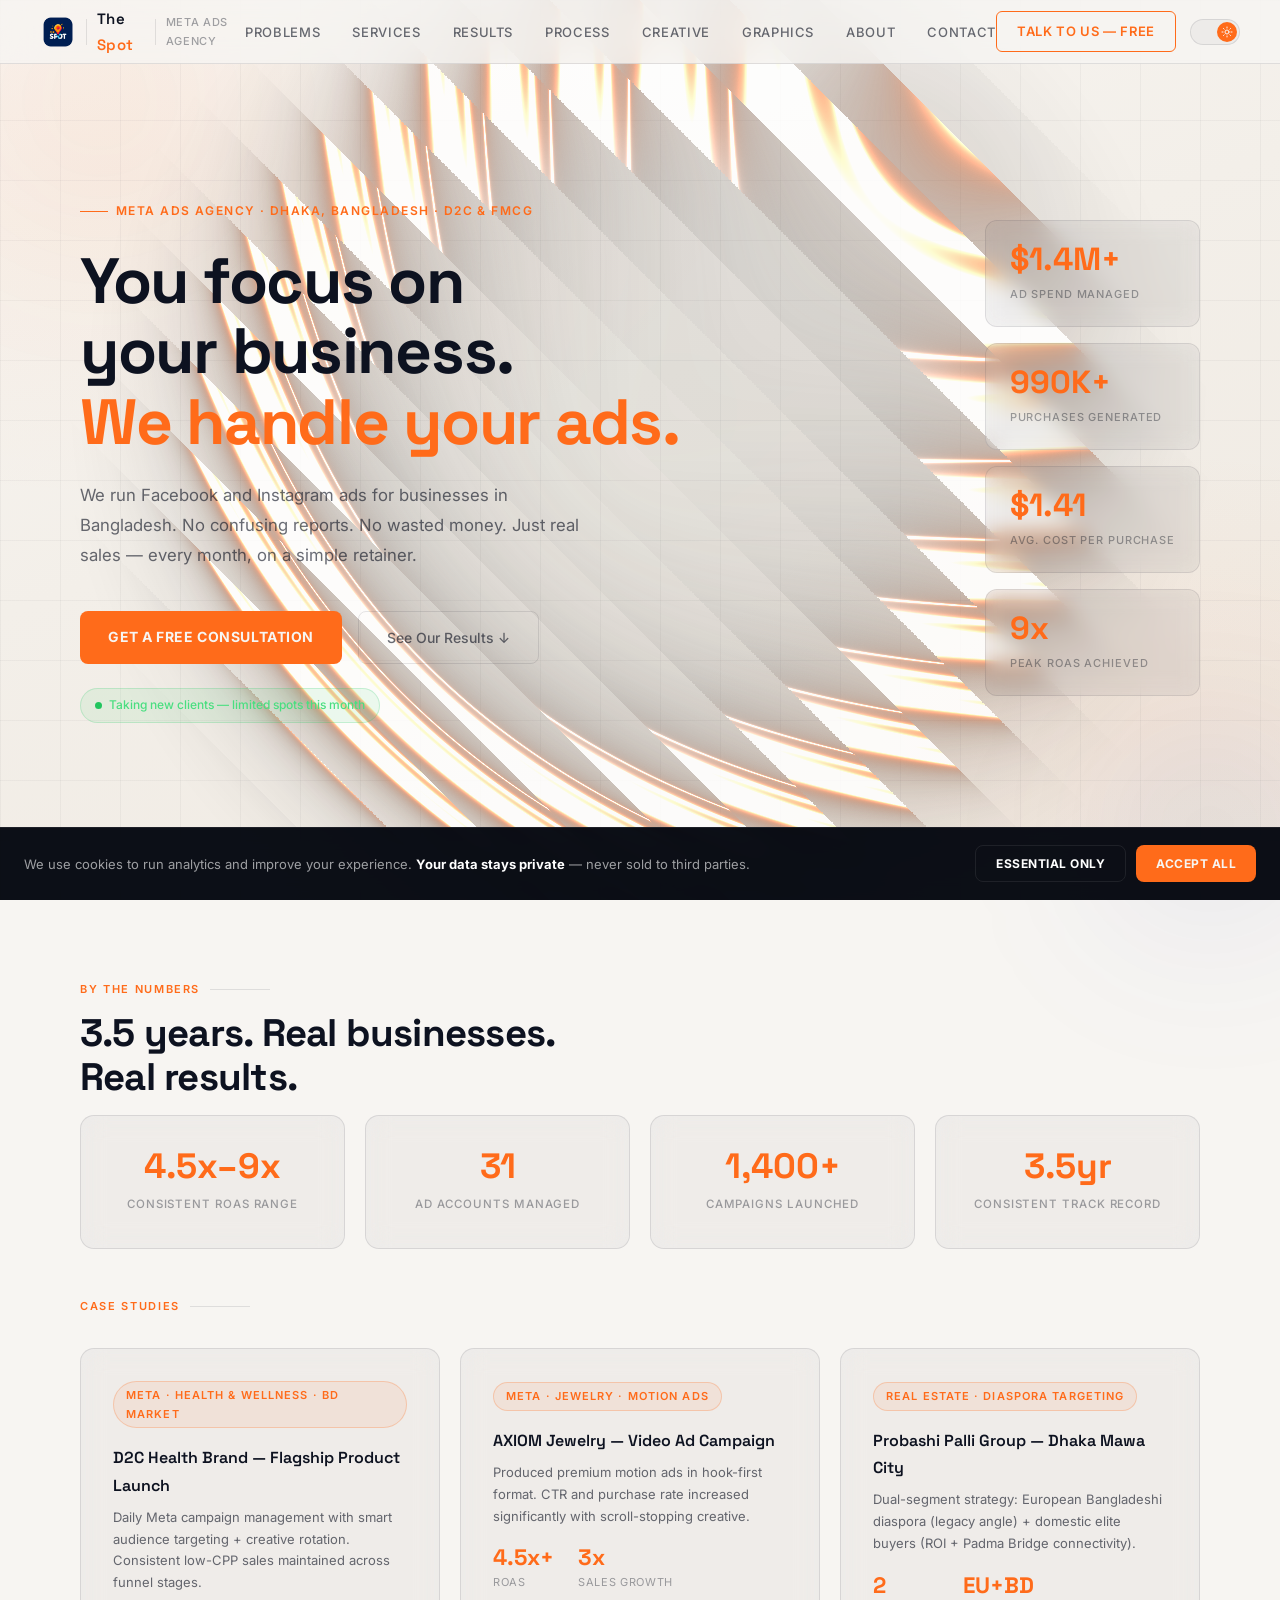
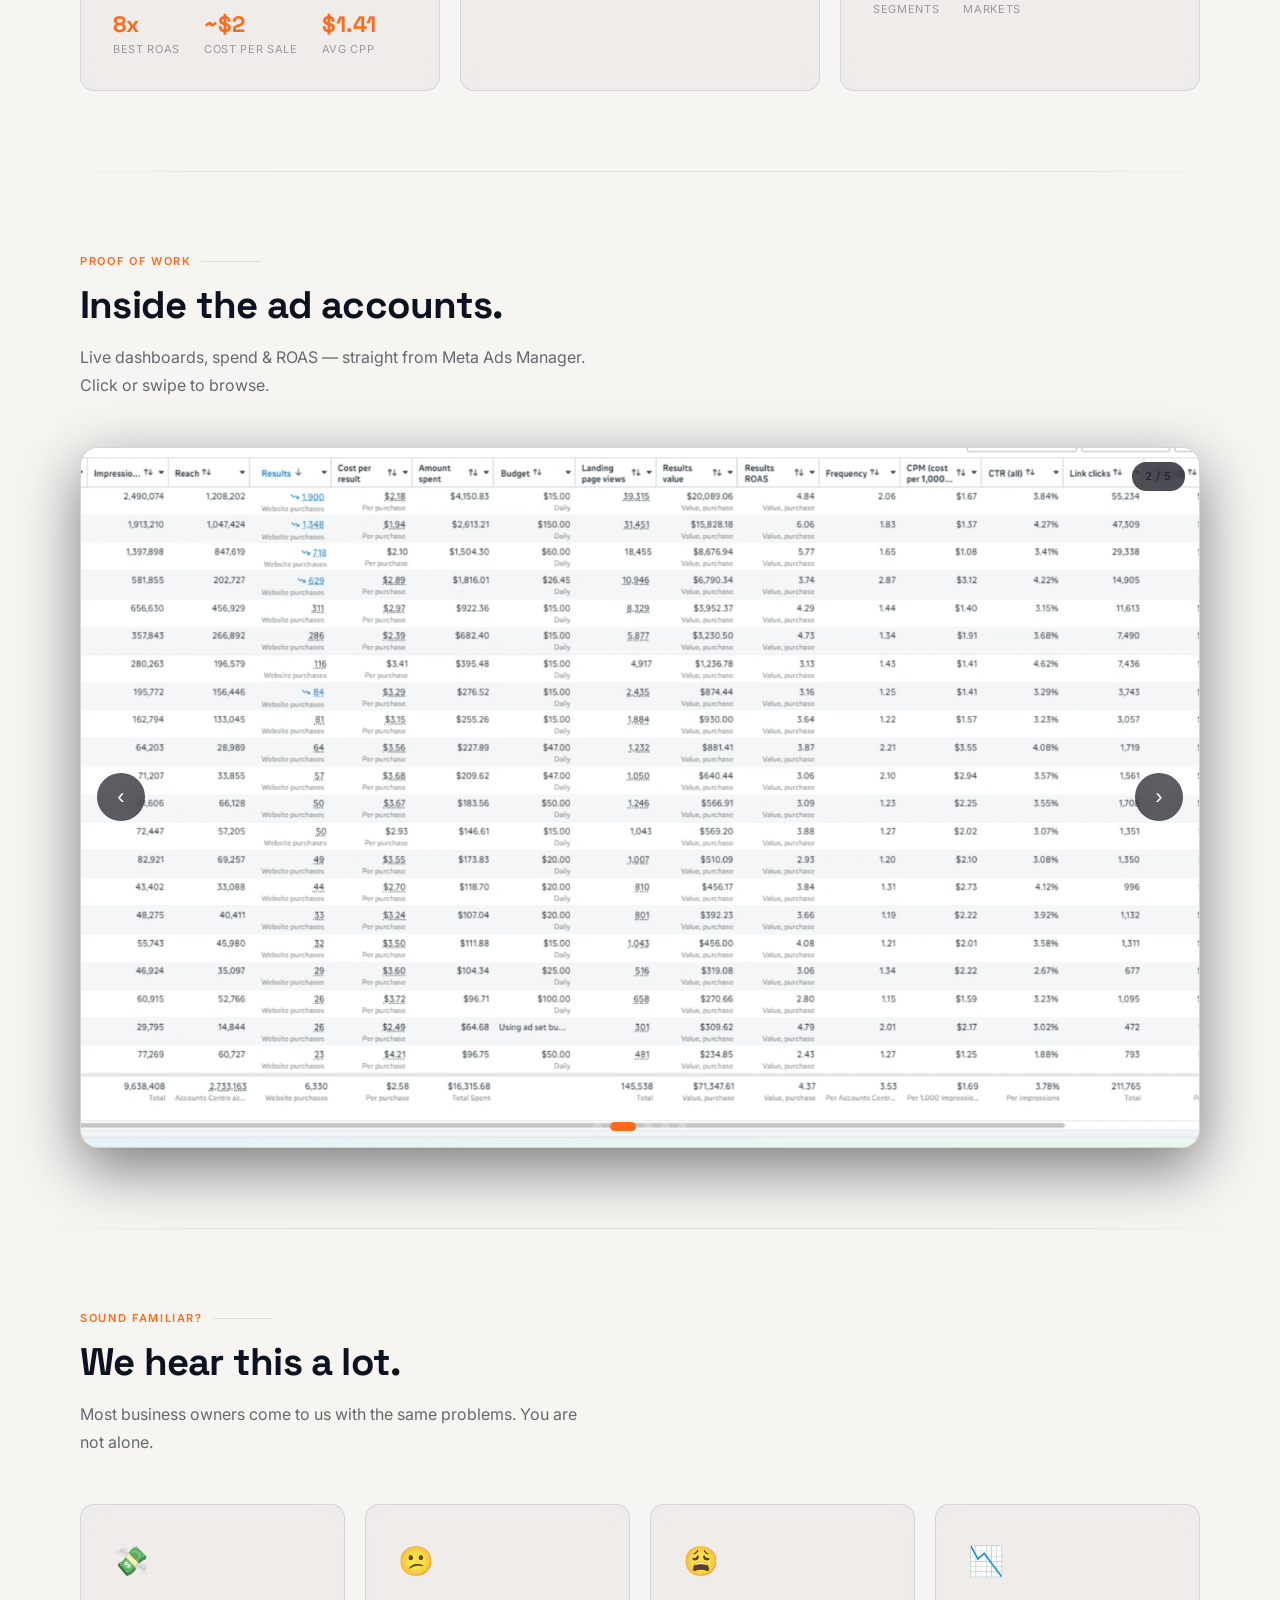
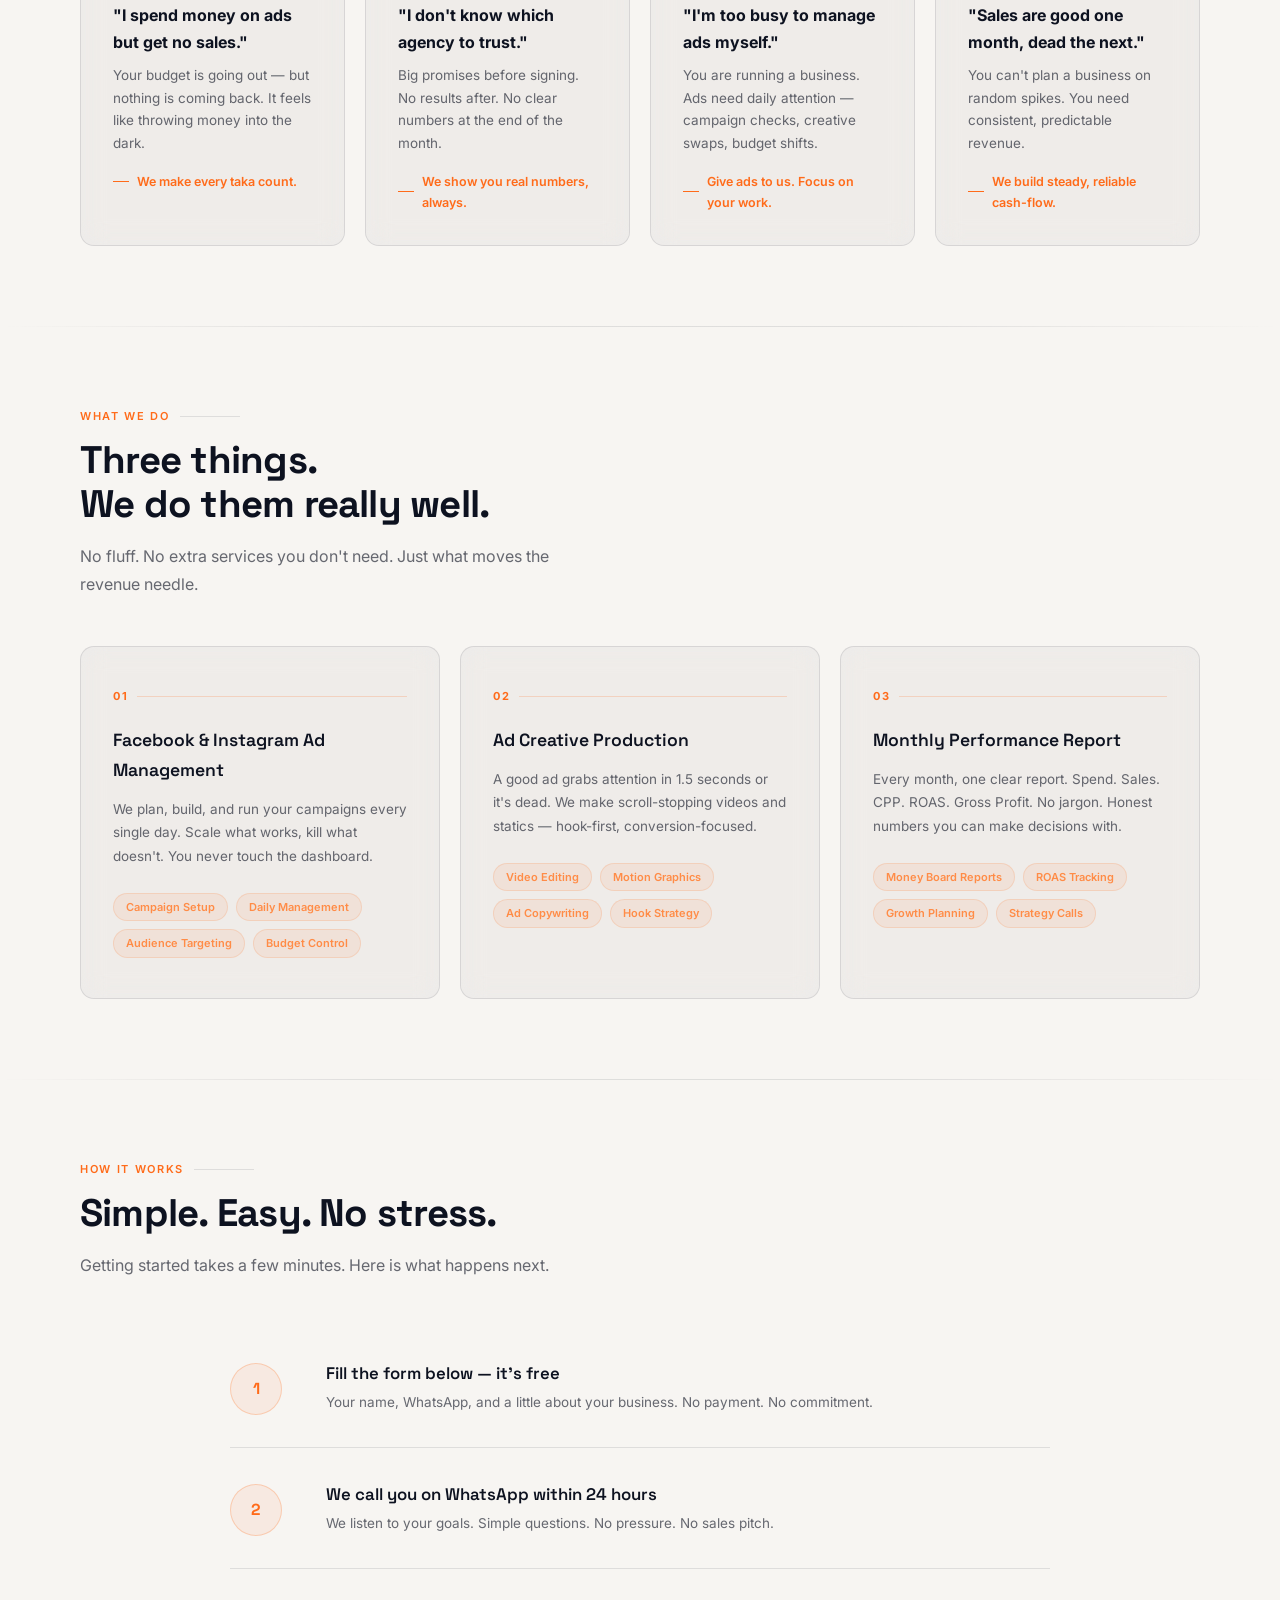
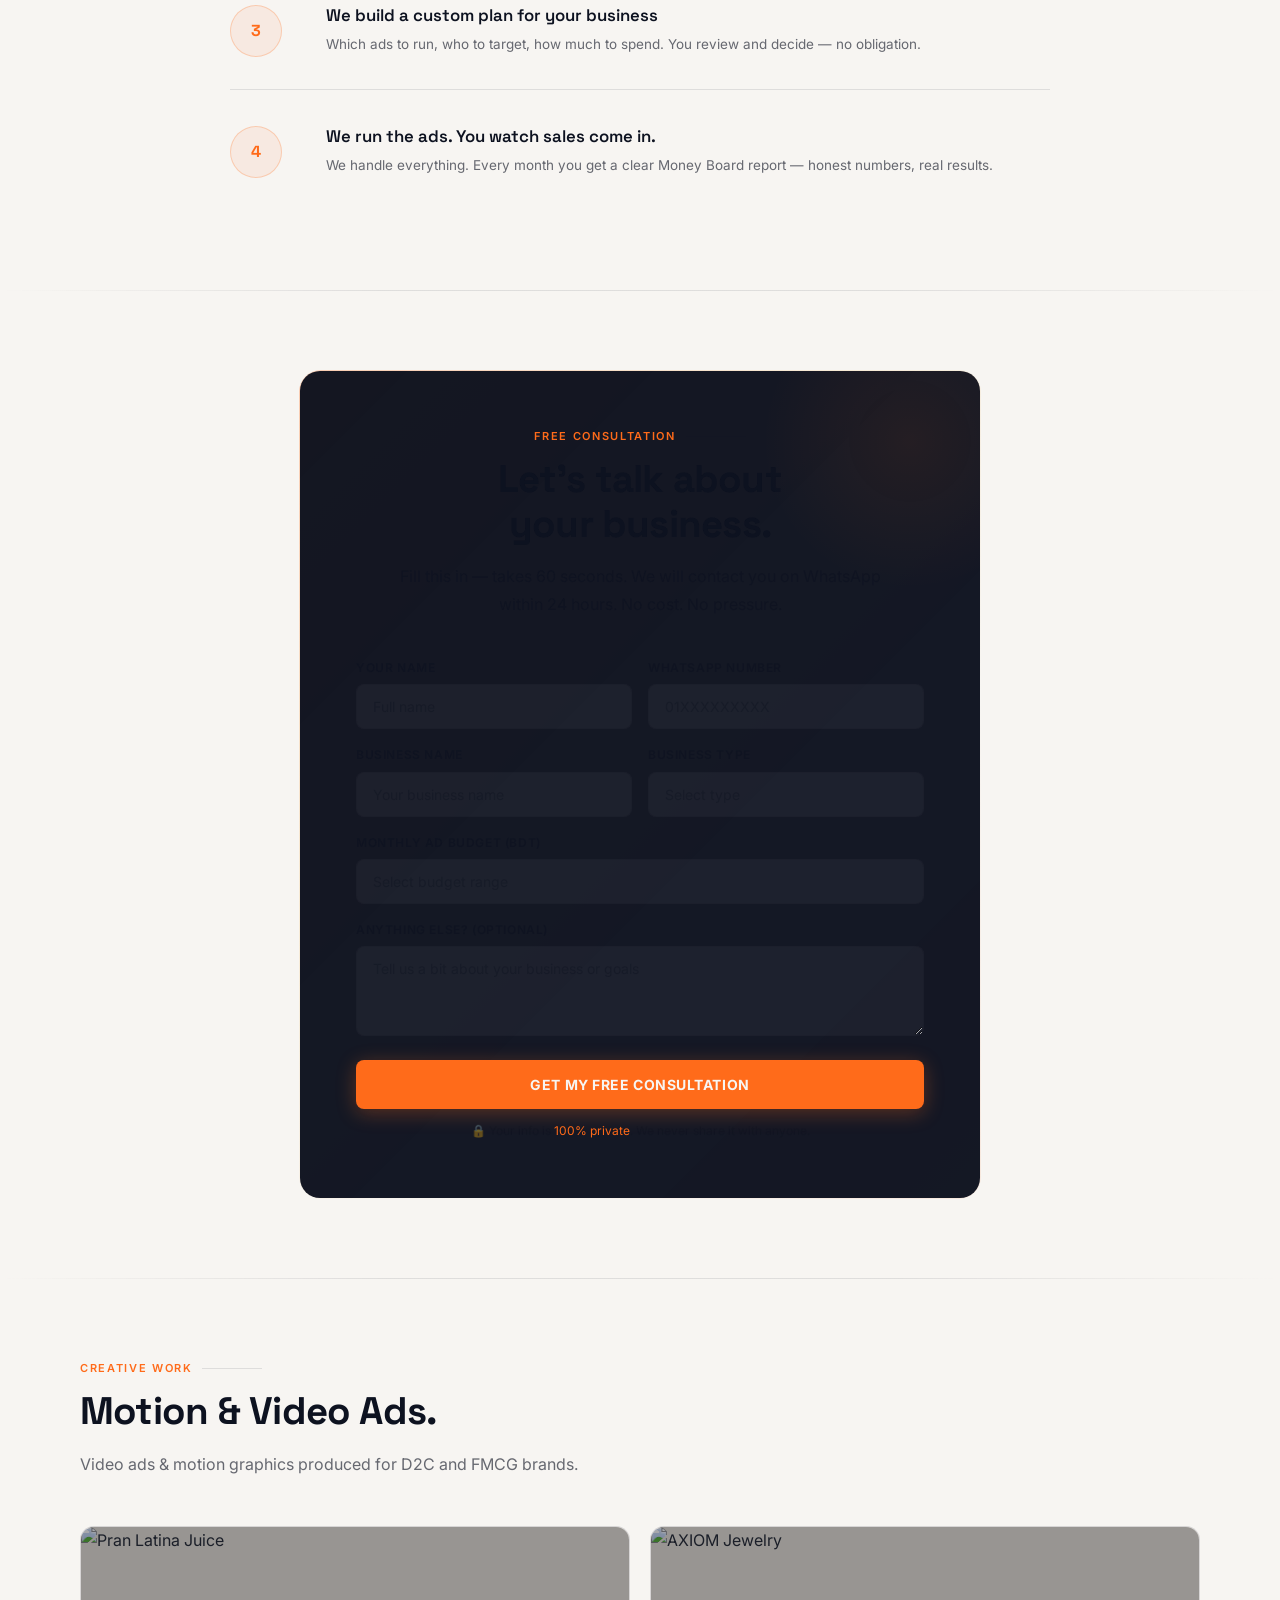
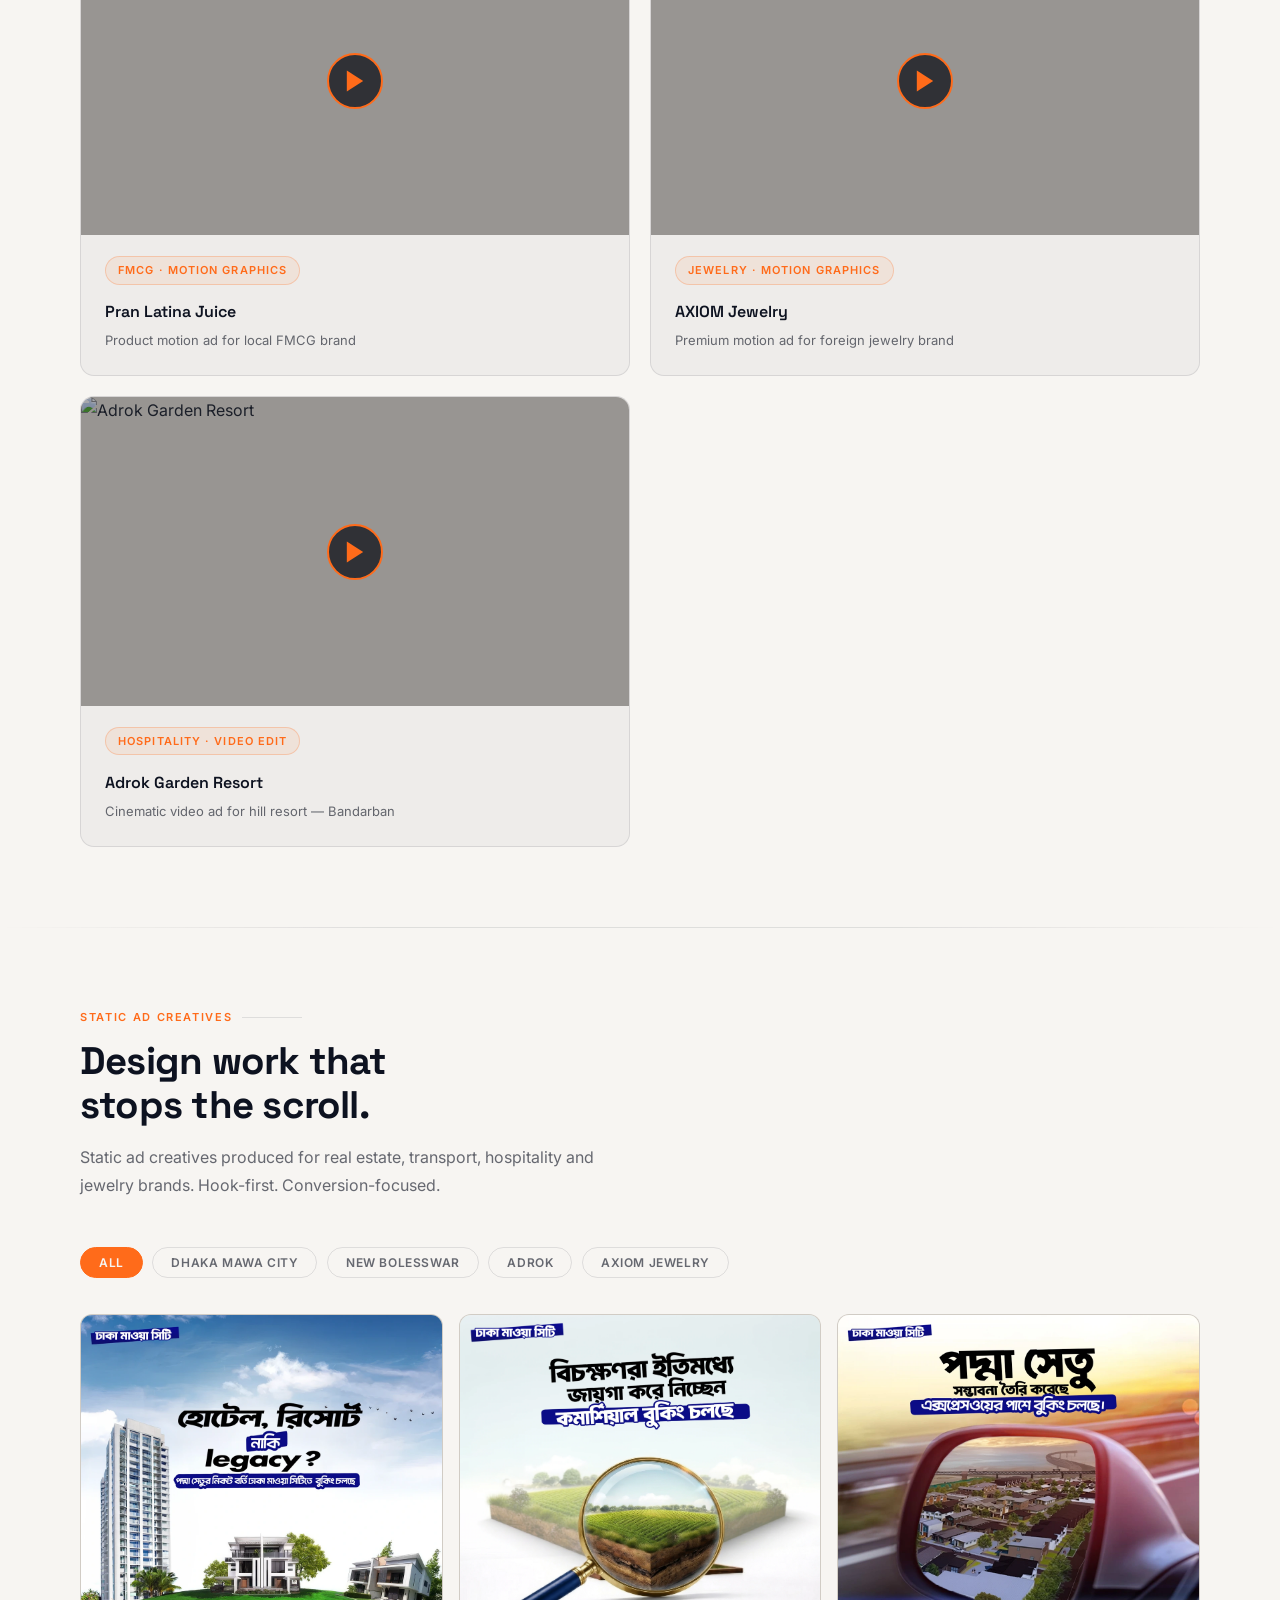
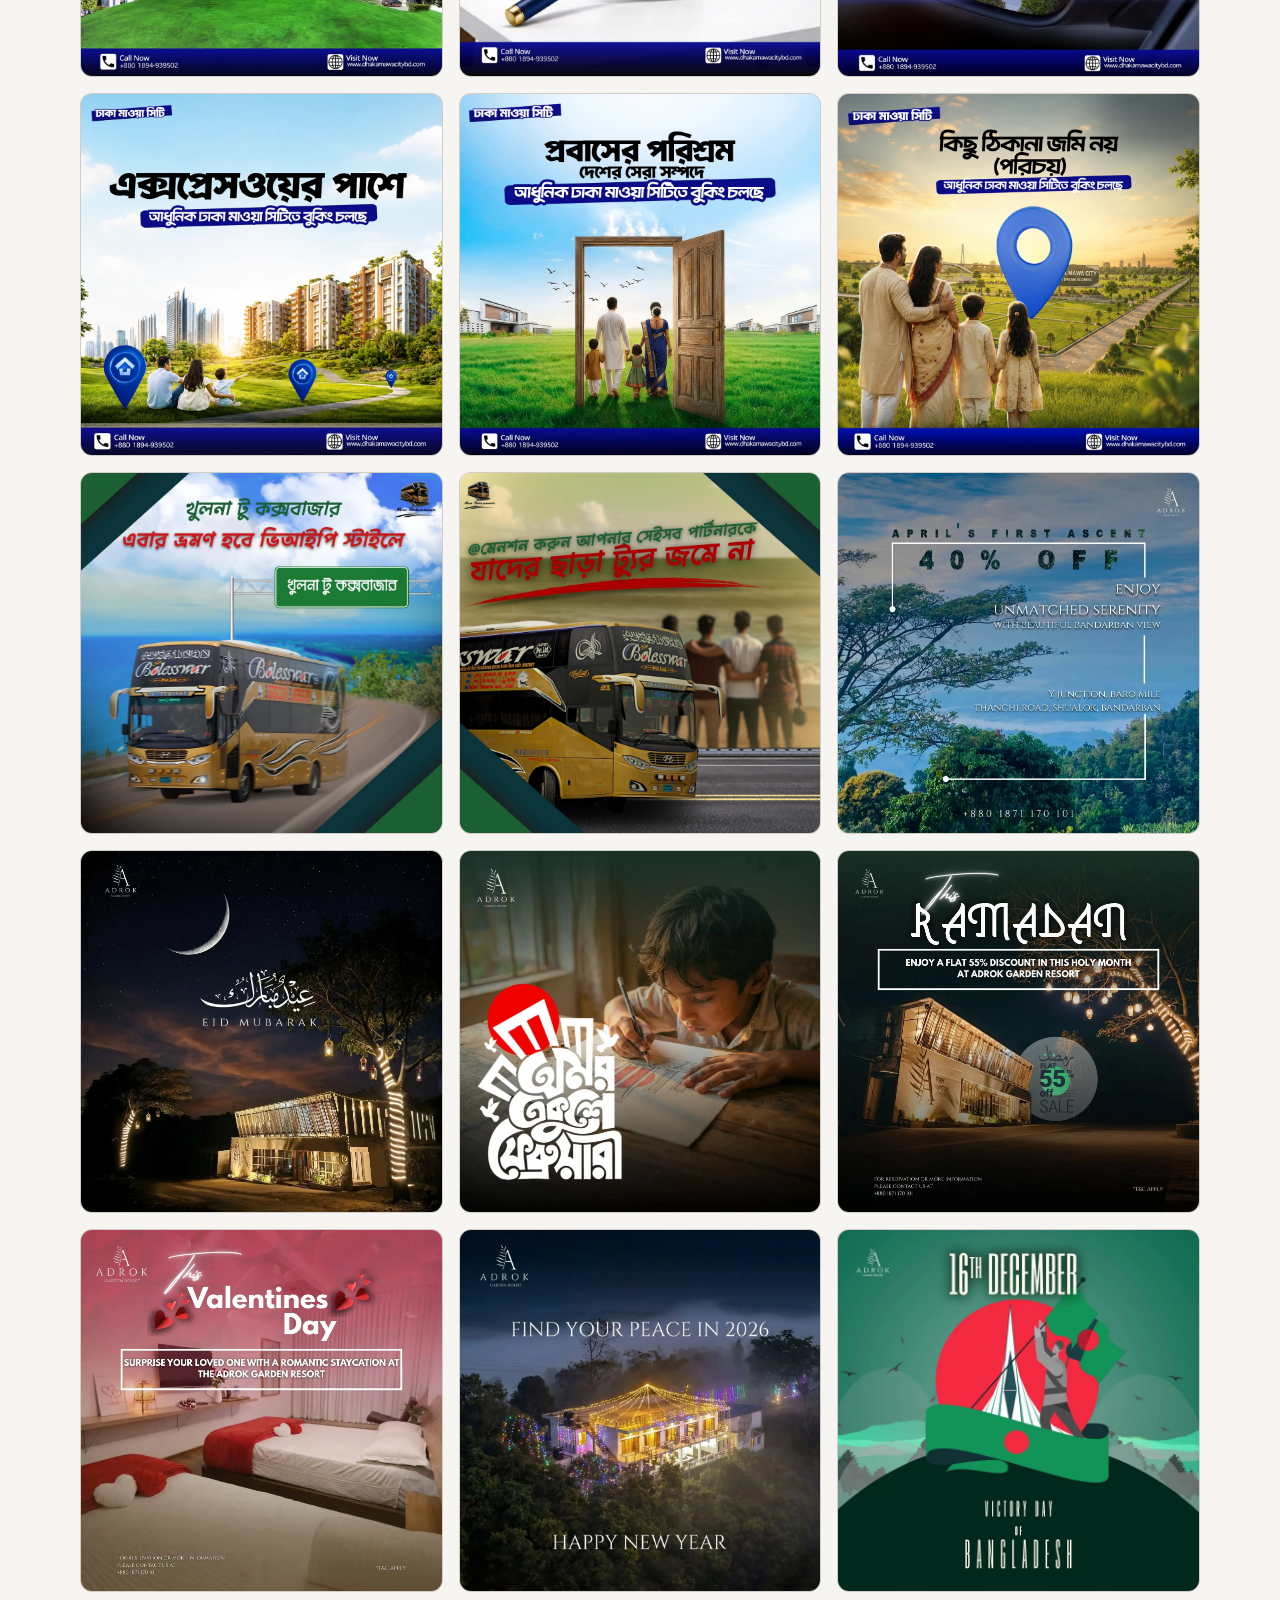
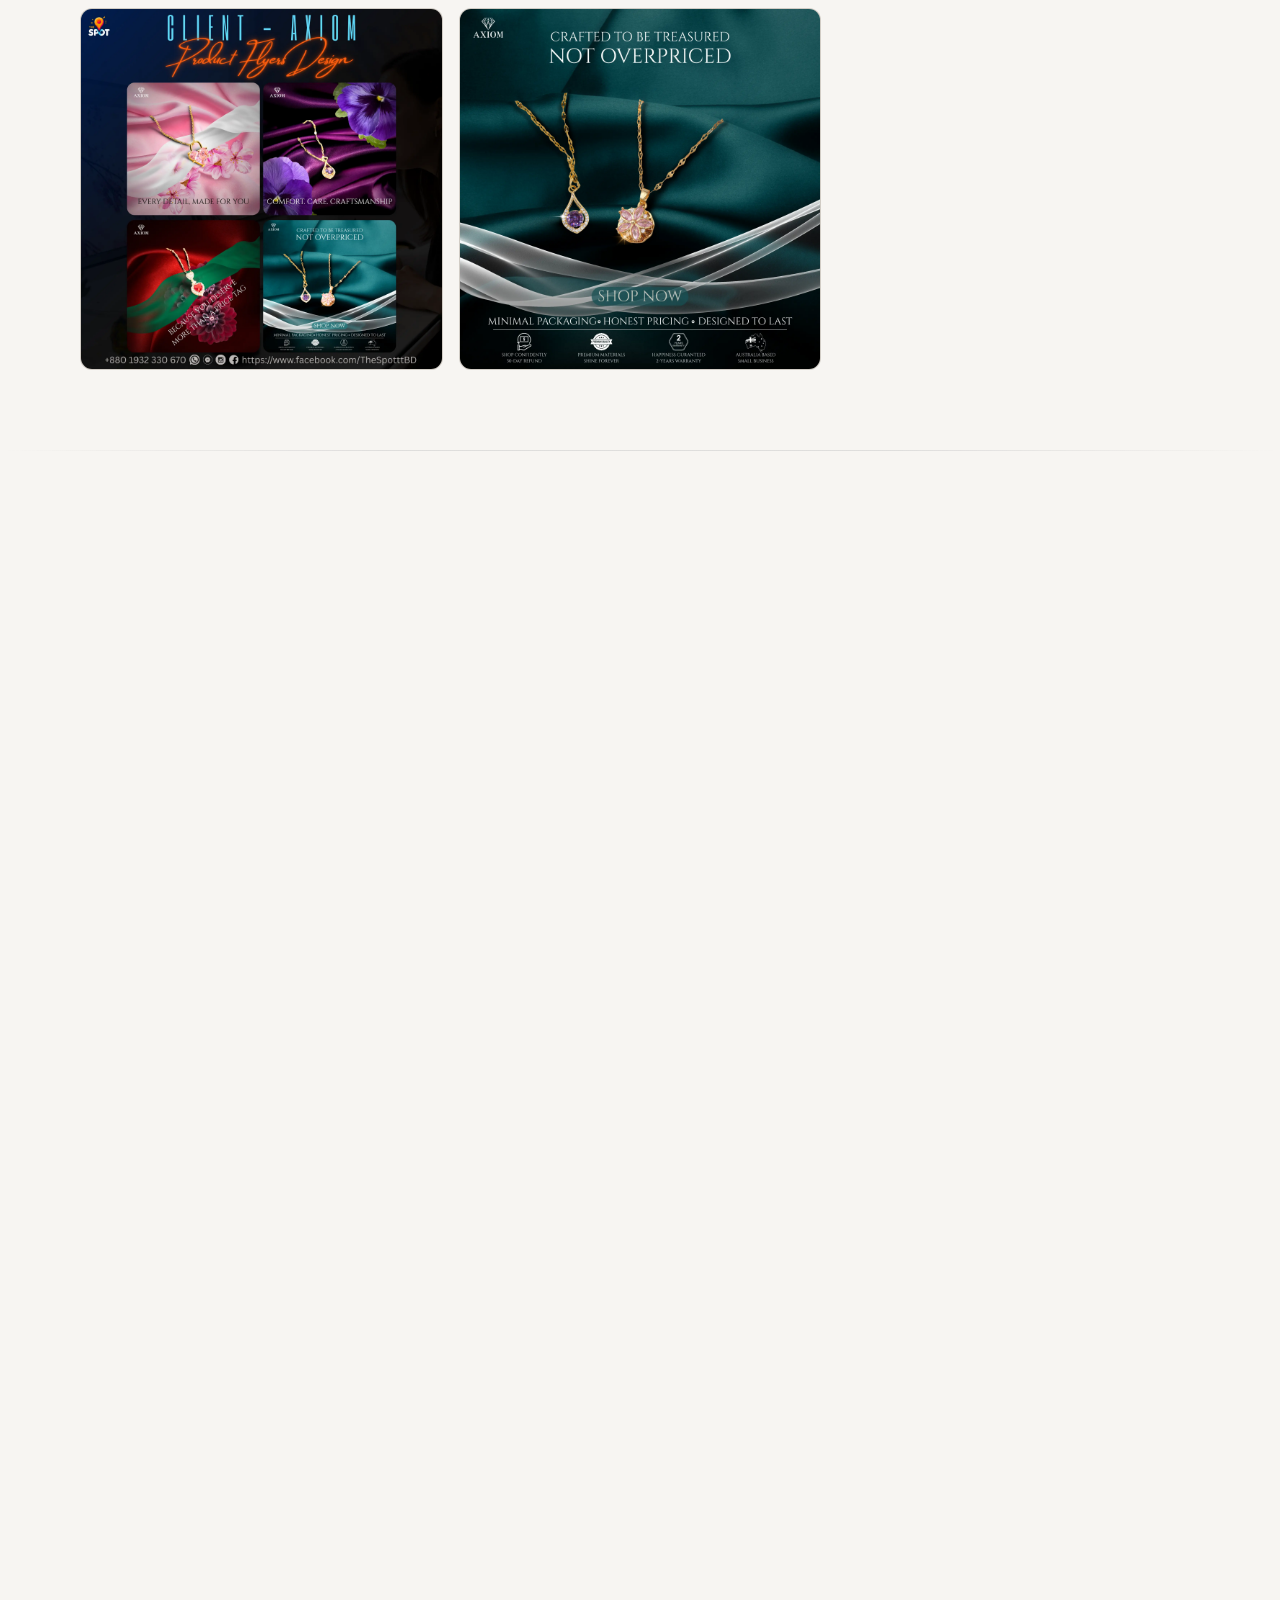
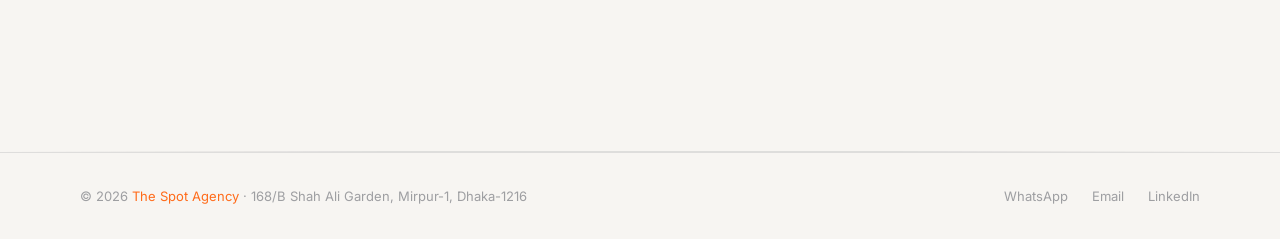
==== index.html @ 9924315f "lead form added" ====
<!DOCTYPE html>
<html lang="en">
<head>
<script>
(function(){
  try{
    if(localStorage.getItem('spot_theme')!=='dark'){
      document.documentElement.setAttribute('data-theme','light');
    }
  }catch(e){}
})();
</script>
<meta charset="UTF-8"/>
<meta name="viewport" content="width=device-width,initial-scale=1.0"/>
<title>The Spot — We Run Your Ads. You Grow Your Business.</title>
<meta name="description" content="The Spot runs daily Meta Ads management for D2C & FMCG brands in Bangladesh — $1.4M+ ad spend managed, 990K+ purchases generated, 4.5x–9x ROAS. Get a free consultation."/>
<link rel="canonical" href="https://thespotagency.github.io/"/>
<meta property="og:type" content="website"/>
<meta property="og:title" content="The Spot — We Run Your Ads. You Grow Your Business."/>
<meta property="og:description" content="Daily Meta Ads management for D2C & FMCG brands. $1.4M+ spend managed, 990K+ purchases, 4.5x–9x ROAS."/>
<meta property="og:image" content="https://thespotagency.github.io/assets/logo.png"/>
<meta property="og:url" content="https://thespotagency.github.io/"/>
<meta name="twitter:card" content="summary_large_image"/>
<meta name="twitter:title" content="The Spot — We Run Your Ads. You Grow Your Business."/>
<meta name="twitter:description" content="Daily Meta Ads management for D2C & FMCG brands. $1.4M+ spend managed, 990K+ purchases, 4.5x–9x ROAS."/>
<meta name="twitter:image" content="https://thespotagency.github.io/assets/logo.png"/>

<script>
!function(f,b,e,v,n,t,s){if(f.fbq)return;n=f.fbq=function(){n.callMethod?
n.callMethod.apply(n,arguments):n.queue.push(arguments)};if(!f._fbq)f._fbq=n;
n.push=n;n.loaded=!0;n.version='2.0';n.queue=[];t=b.createElement(e);t.async=!0;
t.src=v;s=b.getElementsByTagName(e)[0];s.parentNode.insertBefore(t,s)}(window,
document,'script','https://connect.facebook.net/en_US/fbevents.js');
fbq('init','1358792732810002');fbq('track','PageView',{},{eventID:'pv_'+Date.now()+'_'+Math.random().toString(36).substr(2,9)});
</script>

<!-- Google Analytics GA4 -->
<script async src="https://www.googletagmanager.com/gtag/js?id=G-Z777E10LVB"></script>
<script>
  window.dataLayer = window.dataLayer || [];
  function gtag(){dataLayer.push(arguments);}
  gtag('js', new Date());
  gtag('config', 'G-Z777E10LVB');
</script>

<link rel="icon" type="image/png" href="assets/logo.png"/>
<link rel="preconnect" href="https://fonts.googleapis.com"/>
<link rel="preconnect" href="https://fonts.gstatic.com" crossorigin/>
<link href="https://fonts.googleapis.com/css2?family=Inter:wght@300;400;500;600;700;800;900&family=Space+Grotesk:wght@400;500;600;700&display=swap" rel="stylesheet"/>

<link rel="stylesheet" href="css/style.css"/>
<script type="application/ld+json">
{
  "@context": "https://schema.org",
  "@type": "ProfessionalService",
  "name": "The Spot",
  "url": "https://thespotagency.github.io/",
  "logo": "https://thespotagency.github.io/assets/logo.png",
  "description": "Meta Ads performance marketing agency for D2C and FMCG brands in Bangladesh.",
  "areaServed": "BD",
  "sameAs": [
    "https://www.linkedin.com/in/mehbubsadik/",
    "https://www.facebook.com/TheSpotttBD"
  ]
}
</script>
</head>
<body>

<svg style="position:absolute;width:0;height:0" xmlns="http://www.w3.org/2000/svg">
  <defs>
    <filter id="glass-distortion" x="0%" y="0%" width="100%" height="100%" filterUnits="objectBoundingBox">
      <feTurbulence type="fractalNoise" baseFrequency="0.001 0.005" numOctaves="1" seed="17" result="turbulence"/>
      <feGaussianBlur in="turbulence" stdDeviation="3" result="softMap"/>
      <feDisplacementMap in="SourceGraphic" in2="softMap" scale="80" xChannelSelector="R" yChannelSelector="G"/>
    </filter>
  </defs>
</svg>

<div class="orb orb-1"></div>
<div class="orb orb-2"></div>

<!-- ══ NAV ══ -->
<nav id="navbar">
  <a href="#" class="nav-logo">
    <img src="assets/logo.png" alt="The Spot"/>
    <div class="nav-div"></div>
    <span class="nav-logo-text">The <span>Spot</span></span>
    <div class="nav-div"></div>
    <span class="nav-sub">Meta Ads Agency</span>
  </a>
  <ul class="nav-links">
    <li><a href="#problems">Problems</a></li>
    <li><a href="#services">Services</a></li>
    <li><a href="#results">Results</a></li>
    <li><a href="#how">Process</a></li>
    <li><a href="#creative">Creative</a></li>
    <li><a href="#graphics">Graphics</a></li>
    <li><a href="#about">About</a></li>
    <li><a href="#form">Contact</a></li>
  </ul>
  <a href="#form" class="nav-cta">Talk to Us — Free</a>
  <button class="theme-toggle" id="themeToggle" aria-label="Toggle light/dark mode">
    <span class="theme-toggle-thumb">
      <svg class="icon-moon" viewBox="0 0 24 24" fill="currentColor"><path d="M21 12.79A9 9 0 1111.21 3 7 7 0 0021 12.79z"/></svg>
      <svg class="icon-sun" viewBox="0 0 24 24" fill="none" stroke="currentColor" stroke-width="2" stroke-linecap="round" stroke-linejoin="round"><circle cx="12" cy="12" r="4"/><path d="M12 2v2M12 20v2M4.93 4.93l1.41 1.41M17.66 17.66l1.41 1.41M2 12h2M20 12h2M6.34 17.66l-1.41 1.41M19.07 4.93l-1.41 1.41"/></svg>
    </span>
  </button>
  <button class="nav-hamburger" id="hamburger" aria-label="Menu">
    <span></span><span></span><span></span>
  </button>
</nav>

<!-- Mobile drawer -->
<div class="mobile-menu" id="mobileMenu">
  <a href="#problems" onclick="closeMobileMenu()">Problems</a>
  <a href="#services" onclick="closeMobileMenu()">Services</a>
  <a href="#results" onclick="closeMobileMenu()">Results</a>
  <a href="#how" onclick="closeMobileMenu()">Process</a>
  <a href="#creative" onclick="closeMobileMenu()">Creative</a>
  <a href="#graphics" onclick="closeMobileMenu()">Graphics</a>
  <a href="#about" onclick="closeMobileMenu()">About</a>
  <a href="#form" class="mob-cta" onclick="closeMobileMenu()">Talk to Us — Free</a>
</div>


<!-- ══ HERO ══ -->
<section class="hero">
  <canvas id="shader-canvas"></canvas>
  <div class="wrapper" style="position:relative;z-index:1;width:100%">
    <div class="hero-inner">
      <div>
        <div class="hero-eyebrow">Meta Ads Agency · Dhaka, Bangladesh · D2C &amp; FMCG</div>
        <h1>
          You focus on<br/>
          your business.<br/>
          <span class="accent">We handle your ads.</span>
        </h1>
        <p class="hero-sub">
          We run Facebook and Instagram ads for businesses in Bangladesh.
          No confusing reports. No wasted money. Just real sales — every month,
          on a simple retainer.
        </p>
        <div class="hero-actions">
          <a href="#form" class="btn-primary">Get a Free Consultation</a>
          <a href="#results" class="btn-ghost">See Our Results ↓</a>
        </div>
        <div class="avail-badge">
          <span class="avail-dot"></span>
          Taking new clients — limited spots this month
        </div>
      </div>
      <div class="hero-stats">
        <div class="stat-card lg-card reveal reveal-delay-1">
          <div class="lg-shimmer"></div><div class="lg-sweep"></div>
          <span class="stat-val">$1.4M+</span>
          <span class="stat-label">Ad Spend Managed</span>
        </div>
        <div class="stat-card lg-card reveal reveal-delay-2">
          <div class="lg-shimmer"></div><div class="lg-sweep"></div>
          <span class="stat-val">990K+</span>
          <span class="stat-label">Purchases Generated</span>
        </div>
        <div class="stat-card lg-card reveal reveal-delay-3">
          <div class="lg-shimmer"></div><div class="lg-sweep"></div>
          <span class="stat-val">$1.41</span>
          <span class="stat-label">Avg. Cost Per Purchase</span>
        </div>
        <div class="stat-card lg-card reveal reveal-delay-4">
          <div class="lg-shimmer"></div><div class="lg-sweep"></div>
          <span class="stat-val">9x</span>
          <span class="stat-label">Peak ROAS Achieved</span>
        </div>
      </div>
    </div>
  </div>
</section>


<!-- ══ RESULTS ══ -->
<section id="results">
  <div class="wrapper">
    <div class="section-label reveal">By The Numbers</div>
    <h2 class="section-title reveal reveal-delay-1">3.5 years. Real businesses.<br>Real results.</h2>
    <div class="metrics-grid">
      <div class="metric-item lg-card reveal reveal-delay-1">
        <div class="lg-shimmer"></div><div class="lg-sweep"></div>
        <span class="metric-num">4.5x–9x</span>
        <span class="metric-desc">Consistent ROAS Range</span>
      </div>
      <div class="metric-item lg-card reveal reveal-delay-2">
        <div class="lg-shimmer"></div><div class="lg-sweep"></div>
        <span class="metric-num">31</span>
        <span class="metric-desc">Ad Accounts Managed</span>
      </div>
      <div class="metric-item lg-card reveal reveal-delay-3">
        <div class="lg-shimmer"></div><div class="lg-sweep"></div>
        <span class="metric-num">1,400+</span>
        <span class="metric-desc">Campaigns Launched</span>
      </div>
      <div class="metric-item lg-card reveal reveal-delay-4">
        <div class="lg-shimmer"></div><div class="lg-sweep"></div>
        <span class="metric-num">3.5yr</span>
        <span class="metric-desc">Consistent Track Record</span>
      </div>
    </div>

    <div class="section-label reveal">Case Studies</div>
    <div class="cases">
      <div class="case lg-card reveal reveal-delay-1">
        <div class="lg-shimmer"></div><div class="lg-sweep"></div>
        <div class="case-badge">Meta · Health & Wellness · BD Market</div>
        <h3>D2C Health Brand — Flagship Product Launch</h3>
        <p>Daily Meta campaign management with smart audience targeting + creative rotation. Consistent low-CPP sales maintained across funnel stages.</p>
        <div class="case-nums">
          <div class="cn"><div class="v">8x</div><div class="k">Best ROAS</div></div>
          <div class="cn"><div class="v">~$2</div><div class="k">Cost Per Sale</div></div>
          <div class="cn"><div class="v">$1.41</div><div class="k">Avg CPP</div></div>
        </div>
      </div>
      <div class="case lg-card reveal reveal-delay-2">
        <div class="lg-shimmer"></div><div class="lg-sweep"></div>
        <div class="case-badge">Meta · Jewelry · Motion Ads</div>
        <h3>AXIOM Jewelry — Video Ad Campaign</h3>
        <p>Produced premium motion ads in hook-first format. CTR and purchase rate increased significantly with scroll-stopping creative.</p>
        <div class="case-nums">
          <div class="cn"><div class="v">4.5x+</div><div class="k">ROAS</div></div>
          <div class="cn"><div class="v">3x</div><div class="k">Sales Growth</div></div>
        </div>
      </div>
      <div class="case lg-card reveal reveal-delay-3">
        <div class="lg-shimmer"></div><div class="lg-sweep"></div>
        <div class="case-badge">Real Estate · Diaspora Targeting</div>
        <h3>Probashi Palli Group — Dhaka Mawa City</h3>
        <p>Dual-segment strategy: European Bangladeshi diaspora (legacy angle) + domestic elite buyers (ROI + Padma Bridge connectivity).</p>
        <div class="case-nums">
          <div class="cn"><div class="v">2</div><div class="k">Segments</div></div>
          <div class="cn"><div class="v">EU+BD</div><div class="k">Markets</div></div>
        </div>
      </div>
    </div>
  </div>
</section>

<div class="divider"></div>

<!-- ══ PROOF OF WORK SLIDESHOW ══ -->
<section class="slideshow-section" id="proof">
  <div class="wrapper">
    <div class="section-label reveal">Proof of Work</div>
    <h2 class="section-title reveal reveal-delay-1">Inside the ad accounts.</h2>
    <p class="section-desc reveal reveal-delay-2">Live dashboards, spend &amp; ROAS — straight from Meta Ads Manager. Click or swipe to browse.</p>

    <div class="ss-frame reveal reveal-delay-2" id="ssFrame">
      <div class="ss-track" id="ssTrack">
        <div class="ss-slide"><img src="assets/images/slide1.webp" alt="Meta Ads dashboard — ROAS overview" loading="lazy"/></div>
        <div class="ss-slide"><img src="assets/images/slide2.webp" alt="Campaign performance breakdown" loading="lazy"/></div>
        <div class="ss-slide"><img src="assets/images/slide3.webp" alt="TikTok Ads results" loading="lazy"/></div>
        <div class="ss-slide"><img src="assets/images/slide4.webp" alt="Retargeting funnel ROAS" loading="lazy"/></div>
        <div class="ss-slide"><img src="assets/images/slide5.webp" alt="Monthly spend summary" loading="lazy"/></div>
      </div>

      <button class="ss-arrow ss-prev" id="ssPrev" aria-label="Previous slide">&#8249;</button>
      <button class="ss-arrow ss-next" id="ssNext" aria-label="Next slide">&#8250;</button>
      <div class="ss-dots" id="ssDots"></div>
      <div class="ss-counter" id="ssCounter">1 / 5</div>
    </div>
  </div>
</section>

<div class="divider"></div>

<!-- ══ PROBLEMS ══ -->
<section id="problems">
  <div class="wrapper">
    <div class="section-label reveal">Sound Familiar?</div>
    <h2 class="section-title reveal reveal-delay-1">We hear this a lot.</h2>
    <p class="section-desc reveal reveal-delay-2">Most business owners come to us with the same problems. You are not alone.</p>
    <div class="prob-grid">
      <div class="prob-card lg-card reveal reveal-delay-1">
        <div class="lg-shimmer"></div><div class="lg-sweep"></div>
        <span class="prob-icon">💸</span>
        <h3>"I spend money on ads but get no sales."</h3>
        <p>Your budget is going out — but nothing is coming back. It feels like throwing money into the dark.</p>
        <div class="prob-fix">We make every taka count.</div>
      </div>
      <div class="prob-card lg-card reveal reveal-delay-2">
        <div class="lg-shimmer"></div><div class="lg-sweep"></div>
        <span class="prob-icon">😕</span>
        <h3>"I don't know which agency to trust."</h3>
        <p>Big promises before signing. No results after. No clear numbers at the end of the month.</p>
        <div class="prob-fix">We show you real numbers, always.</div>
      </div>
      <div class="prob-card lg-card reveal reveal-delay-3">
        <div class="lg-shimmer"></div><div class="lg-sweep"></div>
        <span class="prob-icon">😩</span>
        <h3>"I'm too busy to manage ads myself."</h3>
        <p>You are running a business. Ads need daily attention — campaign checks, creative swaps, budget shifts.</p>
        <div class="prob-fix">Give ads to us. Focus on your work.</div>
      </div>
      <div class="prob-card lg-card reveal reveal-delay-4">
        <div class="lg-shimmer"></div><div class="lg-sweep"></div>
        <span class="prob-icon">📉</span>
        <h3>"Sales are good one month, dead the next."</h3>
        <p>You can't plan a business on random spikes. You need consistent, predictable revenue.</p>
        <div class="prob-fix">We build steady, reliable cash-flow.</div>
      </div>
    </div>
  </div>
</section>

<div class="divider"></div>

<!-- ══ SERVICES ══ -->
<section id="services">
  <div class="wrapper">
    <div class="section-label reveal">What We Do</div>
    <h2 class="section-title reveal reveal-delay-1">Three things.<br/>We do them really well.</h2>
    <p class="section-desc reveal reveal-delay-2">No fluff. No extra services you don't need. Just what moves the revenue needle.</p>
    <div class="svc-grid">
      <div class="svc-card lg-card reveal reveal-delay-1">
        <div class="lg-shimmer"></div><div class="lg-sweep"></div>
        <div class="svc-n">01</div>
        <h3>Facebook &amp; Instagram Ad Management</h3>
        <p>We plan, build, and run your campaigns every single day. Scale what works, kill what doesn't. You never touch the dashboard.</p>
        <div class="svc-tags"><span>Campaign Setup</span><span>Daily Management</span><span>Audience Targeting</span><span>Budget Control</span></div>
      </div>
      <div class="svc-card lg-card reveal reveal-delay-2">
        <div class="lg-shimmer"></div><div class="lg-sweep"></div>
        <div class="svc-n">02</div>
        <h3>Ad Creative Production</h3>
        <p>A good ad grabs attention in 1.5 seconds or it's dead. We make scroll-stopping videos and statics — hook-first, conversion-focused.</p>
        <div class="svc-tags"><span>Video Editing</span><span>Motion Graphics</span><span>Ad Copywriting</span><span>Hook Strategy</span></div>
      </div>
      <div class="svc-card lg-card reveal reveal-delay-3">
        <div class="lg-shimmer"></div><div class="lg-sweep"></div>
        <div class="svc-n">03</div>
        <h3>Monthly Performance Report</h3>
        <p>Every month, one clear report. Spend. Sales. CPP. ROAS. Gross Profit. No jargon. Honest numbers you can make decisions with.</p>
        <div class="svc-tags"><span>Money Board Reports</span><span>ROAS Tracking</span><span>Growth Planning</span><span>Strategy Calls</span></div>
      </div>
    </div>
  </div>
</section>

<div class="divider"></div>

<!-- ══ HOW IT WORKS ══ -->
<section id="how">
  <div class="wrapper">
    <div class="section-label reveal">How It Works</div>
    <h2 class="section-title reveal reveal-delay-1">Simple. Easy. No stress.</h2>
    <p class="section-desc reveal reveal-delay-2">Getting started takes a few minutes. Here is what happens next.</p>
    <div class="timeline">
      <div class="timeline-item reveal reveal-delay-1">
        <div style="display:flex;align-items:flex-start;padding-top:4px"><div class="tl-num">1</div></div>
        <div><div class="tl-role">Fill the form below — it's free</div><div class="tl-sub">Your name, WhatsApp, and a little about your business. No payment. No commitment.</div></div>
      </div>
      <div class="timeline-item reveal reveal-delay-2">
        <div style="display:flex;align-items:flex-start;padding-top:4px"><div class="tl-num">2</div></div>
        <div><div class="tl-role">We call you on WhatsApp within 24 hours</div><div class="tl-sub">We listen to your goals. Simple questions. No pressure. No sales pitch.</div></div>
      </div>
      <div class="timeline-item reveal reveal-delay-3">
        <div style="display:flex;align-items:flex-start;padding-top:4px"><div class="tl-num">3</div></div>
        <div><div class="tl-role">We build a custom plan for your business</div><div class="tl-sub">Which ads to run, who to target, how much to spend. You review and decide — no obligation.</div></div>
      </div>
      <div class="timeline-item reveal reveal-delay-4">
        <div style="display:flex;align-items:flex-start;padding-top:4px"><div class="tl-num">4</div></div>
        <div><div class="tl-role">We run the ads. You watch sales come in.</div><div class="tl-sub">We handle everything. Every month you get a clear Money Board report — honest numbers, real results.</div></div>
      </div>
    </div>
  </div>
</section>

<div class="divider"></div>

<!-- ══ FORM ══ -->
<section id="form" style="padding:5rem 0">
  <div class="wrapper">
    <div class="form-outer reveal">
      <div class="form-wrap">
        <div class="section-label" style="justify-content:center">Free Consultation</div>
        <h2 class="section-title">Let's talk about<br/>your business.</h2>
        <p class="section-desc">Fill this in — takes 60 seconds. We will contact you on WhatsApp within 24 hours. No cost. No pressure.</p>
        <form id="leadForm">
          <div class="form-row">
            <div class="form-group">
              <label>Your Name</label>
              <input type="text" name="name" placeholder="Full name" required/>
            </div>
            <div class="form-group">
              <label>WhatsApp Number</label>
              <input type="tel" name="phone" placeholder="01XXXXXXXXX" required/>
            </div>
          </div>
          <div class="form-row">
            <div class="form-group">
              <label>Business Name</label>
              <input type="text" name="business_name" placeholder="Your business name" required/>
            </div>
            <div class="form-group">
              <label>Business Type</label>
              <select name="business_type" required>
                <option value="" disabled selected>Select type</option>
                <option value="D2C">D2C</option>
                <option value="FMCG">FMCG</option>
                <option value="Real Estate">Real Estate</option>
                <option value="Hospitality/Travel">Hospitality/Travel</option>
                <option value="Jewelry">Jewelry</option>
                <option value="Fashion">Fashion</option>
                <option value="Other">Other</option>
              </select>
            </div>
          </div>
          <div class="form-group">
            <label>Monthly Ad Budget (BDT)</label>
            <select name="monthly_budget" required>
              <option value="" disabled selected>Select budget range</option>
              <option value="Under 20,000">Under ৳20,000</option>
              <option value="20,000–50,000">৳20,000 – ৳50,000</option>
              <option value="50,000–1,00,000">৳50,000 – ৳1,00,000</option>
              <option value="1,00,000+">৳1,00,000+</option>
            </select>
          </div>
          <div class="form-group">
            <label>Anything Else? (Optional)</label>
            <textarea name="message" placeholder="Tell us a bit about your business or goals"></textarea>
          </div>
          <button type="submit" class="sub-btn" id="lf-submit">Get My Free Consultation</button>
          <p id="lf-error" style="display:none;color:#ff6b6b;font-size:13px;text-align:center;margin-top:10px"></p>
        </form>
        <p class="form-note">🔒 Your info is <span>100% private</span>. We never share it with anyone.</p>
      </div>
    </div>
  </div>
</section>

<div class="divider"></div>

<!-- ══ CREATIVE WORK ══ -->
<section id="creative" style="padding:5rem 0">
  <div class="wrapper">
    <div class="section-label reveal">Creative Work</div>
    <h2 class="section-title reveal reveal-delay-1">Motion &amp; Video Ads.</h2>
    <p class="section-desc reveal reveal-delay-2">Video ads &amp; motion graphics produced for D2C and FMCG brands.</p>
    <div class="creative-grid">

      <div class="creative-card reveal reveal-delay-1" onclick="openVideo('aF8rmsDPwIU','regular')">
        <div class="lg-shimmer"></div><div class="lg-sweep"></div>
        <div class="creative-thumb">
          <div class="creative-play"><svg width="28" height="28" viewBox="0 0 24 24" fill="var(--orange)" stroke="none"><polygon points="5,3 19,12 5,21"/></svg></div>
          <div class="creative-overlay"></div>
          <img src="https://img.youtube.com/vi/aF8rmsDPwIU/maxresdefault.jpg" alt="Pran Latina Juice" loading="lazy"/>
        </div>
        <div class="creative-info">
          <div class="creative-badge">FMCG · Motion Graphics</div>
          <div class="creative-title">Pran Latina Juice</div>
          <div class="creative-sub">Product motion ad for local FMCG brand</div>
        </div>
      </div>

      <div class="creative-card reveal reveal-delay-2" onclick="openVideo('Y-NPFEq5pIU','shorts')">
        <div class="lg-shimmer"></div><div class="lg-sweep"></div>
        <div class="creative-thumb">
          <div class="creative-play"><svg width="28" height="28" viewBox="0 0 24 24" fill="var(--orange)" stroke="none"><polygon points="5,3 19,12 5,21"/></svg></div>
          <div class="creative-overlay"></div>
          <img src="https://img.youtube.com/vi/Y-NPFEq5pIU/maxresdefault.jpg" alt="AXIOM Jewelry" loading="lazy"/>
        </div>
        <div class="creative-info">
          <div class="creative-badge">Jewelry · Motion Graphics</div>
          <div class="creative-title">AXIOM Jewelry</div>
          <div class="creative-sub">Premium motion ad for foreign jewelry brand</div>
        </div>
      </div>

      <div class="creative-card reveal reveal-delay-3" onclick="openVideo('vwHHjswOx1s','regular')">
        <div class="lg-shimmer"></div><div class="lg-sweep"></div>
        <div class="creative-thumb">
          <div class="creative-play"><svg width="28" height="28" viewBox="0 0 24 24" fill="var(--orange)" stroke="none"><polygon points="5,3 19,12 5,21"/></svg></div>
          <div class="creative-overlay"></div>
          <img src="https://img.youtube.com/vi/vwHHjswOx1s/maxresdefault.jpg" alt="Adrok Garden Resort" loading="lazy"/>
        </div>
        <div class="creative-info">
          <div class="creative-badge">Hospitality · Video Edit</div>
          <div class="creative-title">Adrok Garden Resort</div>
          <div class="creative-sub">Cinematic video ad for hill resort — Bandarban</div>
        </div>
      </div>

    </div>
  </div>
</section>

<div class="divider"></div>

<!-- ══ STATIC AD CREATIVES ══ -->
<section id="graphics" style="padding:5rem 0">
  <div class="wrapper">
    <div class="section-label reveal">Static Ad Creatives</div>
    <h2 class="section-title reveal reveal-delay-1">Design work that<br/>stops the scroll.</h2>
    <p class="section-desc reveal reveal-delay-2">Static ad creatives produced for real estate, transport, hospitality and jewelry brands. Hook-first. Conversion-focused.</p>

    <div class="filter-tabs" id="filterTabs">
      <button class="filter-tab active" data-filter="all">All</button>
      <button class="filter-tab" data-filter="dmc">Dhaka Mawa City</button>
      <button class="filter-tab" data-filter="bolesswar">New Bolesswar</button>
      <button class="filter-tab" data-filter="adrok">Adrok</button>
      <button class="filter-tab" data-filter="axiom">AXIOM Jewelry</button>
    </div>

    <div class="static-grid" id="staticGrid">
      <div class="static-card" data-client="dmc"><img src="assets/images/dmc1.webp" alt="DMC Legacy" loading="lazy"/><div class="static-card-overlay"><div class="static-card-badge">Real Estate · Static</div><div class="static-card-title">Dhaka Mawa City — Legacy Hook</div></div></div>
      <div class="static-card" data-client="dmc"><img src="assets/images/dmc2.webp" alt="DMC Expressway" loading="lazy"/><div class="static-card-overlay"><div class="static-card-badge">Real Estate · Static</div><div class="static-card-title">Dhaka Mawa City — Expressway</div></div></div>
      <div class="static-card" data-client="dmc"><img src="assets/images/dmc3.webp" alt="DMC Padma" loading="lazy"/><div class="static-card-overlay"><div class="static-card-badge">Real Estate · Static</div><div class="static-card-title">Dhaka Mawa City — Padma Setu</div></div></div>
      <div class="static-card" data-client="dmc"><img src="assets/images/dmc4.webp" alt="DMC Commercial" loading="lazy"/><div class="static-card-overlay"><div class="static-card-badge">Real Estate · Static</div><div class="static-card-title">Dhaka Mawa City — Commercial</div></div></div>
      <div class="static-card" data-client="dmc"><img src="assets/images/dmc5.webp" alt="DMC Probashi" loading="lazy"/><div class="static-card-overlay"><div class="static-card-badge">Real Estate · Static</div><div class="static-card-title">Dhaka Mawa City — Probashi</div></div></div>
      <div class="static-card" data-client="dmc"><img src="assets/images/dmc6.webp" alt="DMC Thikana" loading="lazy"/><div class="static-card-overlay"><div class="static-card-badge">Real Estate · Static</div><div class="static-card-title">Dhaka Mawa City — Thikana</div></div></div>
      <div class="static-card" data-client="bolesswar"><img src="assets/images/bolesswar1.webp" alt="Bolesswar VIP" loading="lazy"/><div class="static-card-overlay"><div class="static-card-badge">Transport · Static</div><div class="static-card-title">New Bolesswar — VIP Travel</div></div></div>
      <div class="static-card" data-client="bolesswar"><img src="assets/images/bolesswar2.webp" alt="Bolesswar Mention" loading="lazy"/><div class="static-card-overlay"><div class="static-card-badge">Transport · Static</div><div class="static-card-title">New Bolesswar — Mention Hook</div></div></div>
      <div class="static-card" data-client="adrok"><img src="assets/images/adrok1.webp" alt="Adrok 1" loading="lazy"/><div class="static-card-overlay"><div class="static-card-badge">Hospitality · Static</div><div class="static-card-title">Adrok Garden Resort — Ad 1</div></div></div>
      <div class="static-card" data-client="adrok"><img src="assets/images/adrok2.webp" alt="Adrok 2" loading="lazy"/><div class="static-card-overlay"><div class="static-card-badge">Hospitality · Static</div><div class="static-card-title">Adrok Garden Resort — Ad 2</div></div></div>
      <div class="static-card" data-client="adrok"><img src="assets/images/adrok3.webp" alt="Adrok 3" loading="lazy"/><div class="static-card-overlay"><div class="static-card-badge">Hospitality · Static</div><div class="static-card-title">Adrok Garden Resort — Ad 3</div></div></div>
      <div class="static-card" data-client="adrok"><img src="assets/images/adrok4.webp" alt="Adrok 4" loading="lazy"/><div class="static-card-overlay"><div class="static-card-badge">Hospitality · Static</div><div class="static-card-title">Adrok Garden Resort — Ad 4</div></div></div>
      <div class="static-card" data-client="adrok"><img src="assets/images/adrok5.webp" alt="Adrok 5" loading="lazy"/><div class="static-card-overlay"><div class="static-card-badge">Hospitality · Static</div><div class="static-card-title">Adrok Garden Resort — Ad 5</div></div></div>
      <div class="static-card" data-client="adrok"><img src="assets/images/adrok6.webp" alt="Adrok 6" loading="lazy"/><div class="static-card-overlay"><div class="static-card-badge">Hospitality · Static</div><div class="static-card-title">Adrok Garden Resort — Ad 6</div></div></div>
      <div class="static-card" data-client="adrok"><img src="assets/images/adrok7.webp" alt="Adrok 7" loading="lazy"/><div class="static-card-overlay"><div class="static-card-badge">Hospitality · Static</div><div class="static-card-title">Adrok Garden Resort — Ad 7</div></div></div>
      <div class="static-card" data-client="axiom"><img src="assets/images/axiom1.webp" alt="AXIOM 1" loading="lazy"/><div class="static-card-overlay"><div class="static-card-badge">Jewelry · Static</div><div class="static-card-title">AXIOM Jewelry — Ad 1</div></div></div>
      <div class="static-card" data-client="axiom"><img src="assets/images/axiom2.webp" alt="AXIOM 2" loading="lazy"/><div class="static-card-overlay"><div class="static-card-badge">Jewelry · Static</div><div class="static-card-title">AXIOM Jewelry — Ad 2</div></div></div>
    </div>
  </div>
</section>

<div class="divider"></div>

<!-- ══ ABOUT US ══ -->
<section id="about" style="padding:5rem 0">
  <div class="wrapper">
    <div class="section-label reveal">The Team</div>
    <h2 class="section-title reveal reveal-delay-1">The people behind<br/>your results.</h2>
    <p class="section-desc reveal reveal-delay-2">A small, focused team — not a bloated agency. Every campaign is handled directly by us. No juniors. No handoffs. No excuses.</p>

    <div class="team-grid">

      <!-- Sadik -->
      <div class="team-card lg-card reveal reveal-delay-1">
        <div class="lg-shimmer"></div><div class="lg-sweep"></div>
        <div class="team-photo">
          <div class="team-photo-overlay"></div>
          <img src="assets/images/team-sadik.webp" alt="S M Abdullah Mehbub Sadik — Founder & CEO, The Spot"/>
        </div>
        <div class="team-body">
          <div class="team-role">Founder &amp; CEO</div>
          <div class="team-name">S M Abdullah<br/>Mehbub Sadik</div>
          <p class="team-bio">3.5 years managing Meta campaigns for D2C and FMCG brands across Bangladesh. Handles every ad account personally — from strategy and audience targeting to daily budget decisions and creative direction. No black boxes, no middlemen.</p>
          <div class="team-divider"></div>
          <div class="team-stats">
            <div>
              <span class="team-stat-val">$1.4M+</span>
              <div class="team-stat-key">Ad Spend</div>
            </div>
            <div>
              <span class="team-stat-val">990K+</span>
              <div class="team-stat-key">Purchases</div>
            </div>
            <div>
              <span class="team-stat-val">9x</span>
              <div class="team-stat-key">Peak ROAS</div>
            </div>
            <div>
              <span class="team-stat-val">31</span>
              <div class="team-stat-key">Ad Accounts</div>
            </div>
          </div>
          <a href="https://www.linkedin.com/in/mehbubsadik/" target="_blank" class="team-link">LinkedIn ↗</a>
        </div>
      </div>

      <!-- Shakib -->
      <div class="team-card lg-card reveal reveal-delay-2">
        <div class="lg-shimmer"></div><div class="lg-sweep"></div>
        <div class="team-photo">
          <div class="team-photo-overlay"></div>
          <img src="assets/images/team-shakib.webp" alt="Nazmus Shakib — Head of Business Development, The Spot"/>
        </div>
        <div class="team-body">
          <div class="team-role">Head of Business Development</div>
          <div class="team-name">Nazmus<br/>Shakib</div>
          <p class="team-bio">Leads client acquisition, onboarding, and long-term relationship management. Ensures every brand that works with The Spot is the right fit — aligned on goals, budget, and growth expectations — before a single ad goes live.</p>
          <div class="team-divider"></div>
          <div class="team-stats">
            <div>
              <span class="team-stat-val">D2C</span>
              <div class="team-stat-key">Specialty</div>
            </div>
            <div>
              <span class="team-stat-val">FMCG</span>
              <div class="team-stat-key">Focus</div>
            </div>
            <div>
              <span class="team-stat-val">BD</span>
              <div class="team-stat-key">Market</div>
            </div>
          </div>
        </div>
      </div>

    </div>
  </div>
</section>

<div class="divider"></div>

<!-- VIDEO LIGHTBOX -->
<div id="videoLightbox" onclick="closeLightbox(event)">
  <div id="lightboxInner">
    <button id="lightboxClose" onclick="closeLightbox()">✕</button>
    <iframe id="lightboxFrame" src="" frameborder="0" allow="autoplay; encrypted-media" allowfullscreen style="display:block"></iframe>
  </div>
</div>

<!-- ══ FOOTER ══ -->
<footer>
  <div class="wrapper">
    <div class="footer-inner">
      <div class="footer-left">© 2026 <span>The Spot Agency</span> · 168/B Shah Ali Garden, Mirpur-1, Dhaka-1216</div>
      <div class="footer-right">
        <a href="https://wa.me/8801932330670" target="_blank">WhatsApp</a>
        <a href="mailto:mehbubsadik9@gmail.com">Email</a>
        <a href="https://www.linkedin.com/in/mehbubsadik/" target="_blank">LinkedIn</a>
      </div>
    </div>
  </div>
</footer>


<script src="js/main.js"></script>

<!-- Cookie Consent Banner -->
<div class="cookie-banner" id="cookieBanner">
  <div class="cookie-text">We use cookies to run analytics and improve your experience. <strong>Your data stays private</strong> — never sold to third parties.</div>
  <div class="cookie-actions">
    <button class="cookie-btn cookie-essential" onclick="setCookieConsent('essential')">Essential Only</button>
    <button class="cookie-btn cookie-accept-all" onclick="setCookieConsent('all')">Accept All</button>
  </div>
</div>
<script>
(function(){
  try{
    if(!localStorage.getItem('spot_cookie_consent')){
      document.getElementById('cookieBanner').classList.add('show');
    }
  }catch(e){}
})();
function setCookieConsent(choice){
  try{ localStorage.setItem('spot_cookie_consent', choice); }catch(e){}
  document.getElementById('cookieBanner').classList.remove('show');
}
</script>
</body>
</html>
---- css/style.css ----
*,*::before,*::after{box-sizing:border-box;margin:0;padding:0}

:root{
  --navy:#050810;
  --navy-2:#080e1f;
  --navy-3:#0d1530;
  --navy-4:#121c3a;
  --orange:#FF6B1A;
  --orange-lt:#FF8C47;
  --gold:#F5A623;
  --orange-dim:rgba(255,107,26,0.08);
  --white:#ffffff;
  --white-90:rgba(255,255,255,0.90);
  --white-60:rgba(255,255,255,0.60);
  --white-30:rgba(255,255,255,0.30);
  --glass-bg:rgba(255,255,255,0.04);
  --glass-border:rgba(255,255,255,0.08);
  --glass-border-hover:rgba(255,107,26,0.35);
  --nav-bg:rgba(5,8,16,0.7);
  --menu-bg:rgba(5,8,16,0.98);
  --nav-bg-scrolled:rgba(5,8,16,0.95);
  --font-display:'Space Grotesk',sans-serif;
  --font-body:'Inter',sans-serif;
}

:root[data-theme="light"]{
  --navy:#f7f5f2;
  --navy-2:#efebe4;
  --navy-3:#e8e2d8;
  --navy-4:#ded5c6;
  --white:#0d1220;
  --white-90:rgba(13,18,32,0.88);
  --white-60:rgba(13,18,32,0.62);
  --white-30:rgba(13,18,32,0.38);
  --glass-bg:rgba(13,18,32,0.035);
  --glass-border:rgba(13,18,32,0.10);
  --nav-bg:rgba(247,245,242,0.78);
  --menu-bg:rgba(247,245,242,0.98);
  --nav-bg-scrolled:rgba(247,245,242,0.95);
}

[data-theme="light"] body::before{
  background:
    radial-gradient(ellipse 80% 60% at 10% 20%,rgba(255,107,26,0.05) 0%,transparent 60%),
    radial-gradient(ellipse 60% 50% at 90% 80%,rgba(255,140,71,0.08) 0%,transparent 60%),
    linear-gradient(160deg,#f9f7f4 0%,#f3efe9 45%,#efe9e1 100%);
}
[data-theme="light"] body::after{
  background-image:
    linear-gradient(rgba(13,18,32,0.035) 1px,transparent 1px),
    linear-gradient(90deg,rgba(13,18,32,0.035) 1px,transparent 1px);
}

html{scroll-behavior:smooth}

body{
  background:var(--navy);
  color:var(--white-90);
  font-family:var(--font-body);
  font-size:16px;
  line-height:1.7;
  overflow-x:hidden;
}

body::before{
  content:'';position:fixed;inset:0;
  background:
    radial-gradient(ellipse 80% 60% at 10% 20%,rgba(255,107,26,0.06) 0%,transparent 60%),
    radial-gradient(ellipse 60% 50% at 90% 80%,rgba(20,40,120,0.4) 0%,transparent 60%),
    linear-gradient(160deg,var(--navy) 0%,#060c1e 40%,#080f22 70%,var(--navy) 100%);
  z-index:0;pointer-events:none;
}
body::after{
  content:'';position:fixed;inset:0;
  background-image:
    linear-gradient(rgba(255,255,255,0.022) 1px,transparent 1px),
    linear-gradient(90deg,rgba(255,255,255,0.022) 1px,transparent 1px);
  background-size:60px 60px;
  z-index:0;pointer-events:none;
}

::-webkit-scrollbar{width:4px}
::-webkit-scrollbar-track{background:var(--navy)}
::-webkit-scrollbar-thumb{background:var(--orange);border-radius:2px}

nav{
  position:fixed;top:0;left:0;right:0;z-index:100;
  padding:0 2.5rem;height:64px;
  display:flex;align-items:center;justify-content:space-between;
  background:var(--nav-bg);
  backdrop-filter:blur(20px);-webkit-backdrop-filter:blur(20px);
  border-bottom:1px solid var(--glass-border);
  transition:background 0.3s,box-shadow 0.3s;
}
nav.scrolled{background:var(--nav-bg-scrolled);box-shadow:0 1px 0 rgba(255,107,26,0.1)}
.nav-logo{display:flex;align-items:center;gap:10px;text-decoration:none}
.nav-logo img{height:36px;width:auto;object-fit:contain;display:block}
.nav-div{width:1px;height:26px;background:var(--glass-border)}
.nav-logo-text{font-family:var(--font-display);font-size:15px;font-weight:600;letter-spacing:0.04em;color:var(--white)}
.nav-logo-text span{color:var(--orange)}
.nav-sub{font-size:11px;color:var(--white-30);font-weight:500;letter-spacing:0.06em;text-transform:uppercase}
.nav-links{display:flex;gap:2rem;list-style:none}
.nav-links a{color:var(--white-60);text-decoration:none;font-size:13px;font-weight:500;letter-spacing:0.05em;text-transform:uppercase;transition:color 0.2s}
.nav-links a:hover{color:var(--orange)}
.nav-cta{
  background:transparent;border:1px solid var(--orange);
  color:var(--orange);padding:8px 20px;border-radius:6px;
  font-size:13px;font-weight:600;letter-spacing:0.05em;text-transform:uppercase;
  cursor:pointer;text-decoration:none;transition:background 0.2s,color 0.2s;
  white-space:nowrap;
}
.nav-cta:hover{background:var(--orange);color:var(--navy)}

.nav-hamburger{
  display:none;flex-direction:column;gap:5px;cursor:pointer;
  background:none;border:none;padding:6px;
}
.nav-hamburger span{display:block;width:22px;height:2px;background:var(--white-60);border-radius:2px;transition:all 0.3s}
.nav-hamburger.open span:nth-child(1){transform:translateY(7px) rotate(45deg)}
.nav-hamburger.open span:nth-child(2){opacity:0}
.nav-hamburger.open span:nth-child(3){transform:translateY(-7px) rotate(-45deg)}

.theme-toggle{width:50px;height:26px;border-radius:50px;border:1px solid var(--glass-border);background:var(--glass-bg);position:relative;cursor:pointer;flex-shrink:0;padding:0;margin-left:14px;transition:border-color 0.2s}
.theme-toggle:hover{border-color:var(--glass-border-hover)}
.theme-toggle-thumb{position:absolute;top:2px;left:2px;width:20px;height:20px;border-radius:50%;background:var(--orange);display:flex;align-items:center;justify-content:center;transition:transform 0.35s cubic-bezier(0.34,1.56,0.64,1);color:var(--navy)}
[data-theme="light"] .theme-toggle-thumb{transform:translateX(24px)}
.theme-toggle-thumb svg{width:12px;height:12px}
.theme-toggle .icon-sun{display:none}
[data-theme="light"] .theme-toggle .icon-sun{display:block}
[data-theme="light"] .theme-toggle .icon-moon{display:none}

.mobile-menu{
  display:none;position:fixed;top:64px;left:0;right:0;z-index:99;
  background:var(--menu-bg);backdrop-filter:blur(20px);
  border-bottom:1px solid var(--glass-border);
  padding:1.5rem 1.5rem;flex-direction:column;gap:1rem;
}
.mobile-menu.open{display:flex}
.mobile-menu a{
  color:var(--white-60);text-decoration:none;font-size:15px;font-weight:500;
  letter-spacing:0.05em;text-transform:uppercase;padding:10px 0;
  border-bottom:1px solid var(--glass-border);transition:color 0.2s;
}
.mobile-menu a:last-child{border-bottom:none}
.mobile-menu a:hover{color:var(--orange)}
.mobile-menu .mob-cta{
  margin-top:0.5rem;background:var(--orange);color:var(--navy);
  text-align:center;border-radius:8px;font-weight:700;padding:14px;
  letter-spacing:0.05em;border-bottom:none;
}

.lg-card{
  position:relative;isolation:isolate;overflow:hidden;
  border-radius:14px;border:1px solid var(--glass-border);
  background:var(--glass-bg);
  transition:border-color 0.3s,transform 0.4s cubic-bezier(0.175,0.885,0.32,1.6);
}
.lg-card::before{
  content:'';position:absolute;inset:0;border-radius:inherit;
  backdrop-filter:blur(12px) saturate(1.4);
  -webkit-backdrop-filter:blur(12px) saturate(1.4);
  z-index:0;pointer-events:none;
}
.lg-card::after{
  content:'';position:absolute;inset:0;border-radius:inherit;
  background:linear-gradient(135deg,rgba(255,255,255,0.07) 0%,transparent 50%,rgba(255,107,26,0.03) 100%);
  z-index:1;pointer-events:none;opacity:0;transition:opacity 0.4s ease;
}
.lg-card:hover::after{opacity:1}
.lg-card:hover{border-color:var(--glass-border-hover);transform:translateY(-3px)}
.lg-card>*{position:relative;z-index:2}
.lg-shimmer{
  position:absolute;inset:0;z-index:1;border-radius:inherit;
  background:radial-gradient(circle at var(--mx,50%) var(--my,50%),rgba(255,255,255,0.08) 0%,transparent 60%);
  opacity:0;transition:opacity 0.3s;pointer-events:none;
}
.lg-card:hover .lg-shimmer{opacity:1}
.lg-sweep{
  position:absolute;top:0;left:0;right:0;height:2px;
  background:linear-gradient(90deg,transparent,var(--orange),transparent);
  transform:scaleX(0);transform-origin:left;
  transition:transform 0.45s cubic-bezier(0.175,0.885,0.32,1.275);z-index:3;
}
.lg-card:hover .lg-sweep{transform:scaleX(1)}

.orb{
  position:fixed;border-radius:50%;
  filter:blur(80px);pointer-events:none;z-index:0;
  animation:orbFloat 12s ease-in-out infinite;
}
.orb-1{width:400px;height:400px;background:radial-gradient(circle,rgba(255,107,26,0.07) 0%,transparent 70%);top:-100px;left:-100px;animation-duration:15s}
.orb-2{width:300px;height:300px;background:radial-gradient(circle,rgba(30,60,180,0.12) 0%,transparent 70%);bottom:-80px;right:-80px;animation-duration:18s;animation-delay:-6s}
@keyframes orbFloat{
  0%,100%{transform:translate(0,0) scale(1)}
  33%{transform:translate(30px,-20px) scale(1.05)}
  66%{transform:translate(-20px,30px) scale(0.95)}
}

.reveal{opacity:0;transform:translateY(32px);transition:opacity 0.7s cubic-bezier(0.25,0.46,0.45,0.94),transform 0.7s cubic-bezier(0.25,0.46,0.45,0.94)}
.reveal.visible{opacity:1;transform:translateY(0)}
.reveal-delay-1{transition-delay:0.1s}
.reveal-delay-2{transition-delay:0.2s}
.reveal-delay-3{transition-delay:0.3s}
.reveal-delay-4{transition-delay:0.4s}

section{position:relative;z-index:1;padding:5rem 0}
.wrapper{position:relative;z-index:1;max-width:1200px;margin:0 auto;padding:0 2.5rem}
.section-label{
  font-size:11px;font-weight:600;letter-spacing:0.15em;text-transform:uppercase;
  color:var(--orange);margin-bottom:0.75rem;display:flex;align-items:center;gap:10px;
}
.section-label::after{content:'';flex:1;height:1px;background:var(--glass-border);max-width:60px}
.section-title{font-family:var(--font-display);font-size:clamp(1.7rem,3vw,2.5rem);font-weight:700;color:var(--white);letter-spacing:-0.02em;margin-bottom:1rem;line-height:1.15}
.section-desc{font-size:1rem;color:var(--white-60);max-width:520px;margin-bottom:3rem;line-height:1.75}
.divider{height:1px;background:linear-gradient(90deg,transparent,var(--glass-border) 30%,var(--glass-border) 70%,transparent);position:relative;z-index:1}

.btn-primary{
  background:var(--orange);color:var(--navy);border:none;
  padding:14px 28px;border-radius:8px;
  font-family:var(--font-body);font-size:14px;font-weight:700;
  letter-spacing:0.04em;text-transform:uppercase;
  cursor:pointer;text-decoration:none;
  transition:opacity 0.2s,transform 0.2s;
  display:inline-block;position:relative;overflow:hidden;
}
.btn-primary::after{content:'';position:absolute;top:50%;left:50%;width:0;height:0;background:rgba(255,255,255,0.15);border-radius:50%;transform:translate(-50%,-50%);transition:width 0.5s,height 0.5s,opacity 0.5s;opacity:0;pointer-events:none}
.btn-primary:hover::after{width:300px;height:300px;opacity:1}
.btn-primary:hover{opacity:0.88;transform:translateY(-1px)}
.btn-ghost{background:transparent;color:var(--white-60);border:1px solid var(--glass-border);padding:14px 28px;border-radius:8px;font-size:14px;font-weight:500;cursor:pointer;text-decoration:none;transition:border-color 0.2s,color 0.2s;display:inline-block}
.btn-ghost:hover{border-color:var(--white-30);color:var(--white)}

.hero{min-height:100vh;display:flex;align-items:center;padding-top:64px;position:relative;overflow:hidden}
#shader-canvas{position:absolute;inset:0;width:100%;height:100%;z-index:0;opacity:0.55;pointer-events:none}
[data-theme="light"] #shader-canvas{opacity:0.8}
.hero-inner{padding:6rem 0 4rem;display:grid;grid-template-columns:1fr auto;gap:4rem;align-items:center;width:100%}
.hero-eyebrow{display:inline-flex;align-items:center;gap:8px;font-size:12px;font-weight:600;letter-spacing:0.12em;text-transform:uppercase;color:var(--orange);margin-bottom:1.5rem}
.hero-eyebrow::before{content:'';display:block;width:28px;height:1px;background:var(--orange)}
.hero h1{font-family:var(--font-display);font-size:clamp(2.4rem,5vw,4.2rem);font-weight:700;line-height:1.1;letter-spacing:-0.02em;color:var(--white);margin-bottom:1.5rem}
.hero h1 .accent{color:var(--orange)}
.hero-sub{font-size:1.05rem;color:var(--white-60);max-width:500px;margin-bottom:2.5rem;line-height:1.78}
.hero-actions{display:flex;gap:1rem;flex-wrap:wrap}
.avail-badge{display:inline-flex;align-items:center;gap:7px;background:rgba(34,197,94,0.08);border:1px solid rgba(34,197,94,0.2);border-radius:50px;padding:6px 14px;font-size:12px;font-weight:500;color:#4ade80;margin-top:1.5rem}
.avail-dot{width:7px;height:7px;background:#22c55e;border-radius:50%;animation:pulse 2s ease-in-out infinite}
@keyframes pulse{0%,100%{opacity:1;transform:scale(1)}50%{opacity:0.5;transform:scale(0.85)}}
.hero-stats{display:flex;flex-direction:column;gap:1rem;flex-shrink:0}
.stat-card{background:var(--glass-bg);border:1px solid var(--glass-border);border-radius:12px;padding:1.25rem 1.5rem;backdrop-filter:blur(10px);min-width:210px;transition:border-color 0.3s;cursor:default;position:relative;overflow:hidden}
.stat-card::after{content:'';position:absolute;top:-50%;left:-50%;width:200%;height:200%;background:conic-gradient(from 0deg,transparent 0%,rgba(255,107,26,0.06) 25%,transparent 50%);animation:spinGlow 8s linear infinite;z-index:0;opacity:0;transition:opacity 0.4s}
.stat-card:hover::after{opacity:1}
.stat-card>*{position:relative;z-index:1}
@keyframes spinGlow{from{transform:rotate(0deg)}to{transform:rotate(360deg)}}
.stat-val{font-family:var(--font-display);font-size:2rem;font-weight:700;color:var(--orange);line-height:1;margin-bottom:4px;display:block}
.stat-label{font-size:11px;font-weight:500;letter-spacing:0.08em;text-transform:uppercase;color:var(--white-30)}

.metrics-grid{display:grid;grid-template-columns:repeat(4,1fr);gap:1.25rem;margin-bottom:3rem}
.metric-item{padding:2rem 1.5rem;text-align:center;cursor:default}
.metric-num{font-family:var(--font-display);font-size:2.2rem;font-weight:700;color:var(--orange);display:block;line-height:1;margin-bottom:6px}
.metric-desc{font-size:11.5px;color:var(--white-30);text-transform:uppercase;letter-spacing:0.08em;font-weight:500}

.cases{display:grid;grid-template-columns:repeat(auto-fit,minmax(280px,1fr));gap:1.25rem;margin-top:2rem}
.case{padding:2rem;cursor:default}
.case-badge{display:inline-block;background:var(--orange-dim);border:1px solid rgba(255,107,26,0.25);color:var(--orange);font-size:11px;font-weight:600;letter-spacing:0.1em;text-transform:uppercase;border-radius:50px;padding:4px 12px;margin-bottom:1rem}
.case h3{font-family:var(--font-display);font-size:1rem;font-weight:600;color:var(--white);margin-bottom:0.5rem}
.case p{font-size:13px;color:var(--white-60);line-height:1.68}
.case-nums{display:flex;gap:1.5rem;margin-top:1.25rem;flex-wrap:wrap}
.cn .v{font-family:var(--font-display);font-size:1.4rem;font-weight:700;color:var(--orange);line-height:1}
.cn .k{font-size:11px;color:var(--white-30);margin-top:3px;text-transform:uppercase;letter-spacing:0.06em}

.slideshow-section{background:transparent;padding:5rem 0}
.ss-frame{
  position:relative;border-radius:18px;overflow:hidden;
  border:1px solid var(--glass-border);background:var(--navy-2);
  box-shadow:0 20px 60px rgba(0,0,0,0.5),inset 0 1px 0 rgba(255,255,255,0.05);
  margin-top:2.5rem;user-select:none;
}
.ss-track{display:flex;transition:transform 0.55s cubic-bezier(0.22,0.61,0.36,1);will-change:transform}
.ss-slide{min-width:100%;aspect-ratio:16/10;display:flex;align-items:center;justify-content:center;background:var(--navy)}
.ss-slide img{width:100%;height:100%;object-fit:contain;display:block;pointer-events:none;-webkit-user-drag:none}

.ss-arrow{
  position:absolute;top:50%;transform:translateY(-50%);z-index:5;
  width:48px;height:48px;border-radius:50%;cursor:pointer;
  background:rgba(5,8,16,0.65);border:1px solid var(--glass-border);
  color:#fff;font-size:22px;line-height:1;
  backdrop-filter:blur(8px);-webkit-backdrop-filter:blur(8px);
  display:flex;align-items:center;justify-content:center;
  transition:background 0.2s,border-color 0.2s,transform 0.2s;
  -webkit-tap-highlight-color:transparent;
}
.ss-arrow:hover{background:var(--orange);border-color:var(--orange);color:var(--navy)}
.ss-arrow:active{transform:translateY(-50%) scale(0.92)}
.ss-prev{left:16px}
.ss-next{right:16px}

.ss-dots{position:absolute;bottom:16px;left:50%;transform:translateX(-50%);z-index:5;display:flex;gap:8px;align-items:center}
.ss-dot{width:9px;height:9px;border-radius:50%;cursor:pointer;border:none;background:rgba(255,255,255,0.25);transition:background 0.25s,width 0.25s;padding:0;-webkit-tap-highlight-color:transparent}
.ss-dot.active{background:var(--orange);width:26px;border-radius:50px}

.ss-counter{
  position:absolute;top:14px;right:14px;z-index:5;
  background:rgba(5,8,16,0.7);backdrop-filter:blur(8px);
  border:1px solid var(--glass-border);border-radius:50px;
  padding:4px 12px;font-size:11px;font-weight:600;
  color:var(--white-60);letter-spacing:0.05em;
}

.prob-grid{display:grid;grid-template-columns:repeat(auto-fit,minmax(250px,1fr));gap:1.25rem}
.prob-card{padding:2rem;cursor:default}
.prob-icon{font-size:1.8rem;margin-bottom:1rem;display:block}
.prob-card h3{font-size:1rem;font-weight:700;color:var(--white);margin-bottom:0.5rem}
.prob-card p{font-size:13.5px;color:var(--white-60);line-height:1.68}
.prob-fix{margin-top:1rem;font-size:12.5px;color:var(--orange);font-weight:600;display:flex;align-items:center;gap:8px}
.prob-fix::before{content:'';width:16px;height:1px;background:var(--orange);flex-shrink:0}

.svc-grid{display:grid;grid-template-columns:repeat(auto-fit,minmax(280px,1fr));gap:1.25rem}
.svc-card{padding:2.5rem 2rem;cursor:default}
.svc-n{font-size:11px;font-weight:700;color:var(--orange);letter-spacing:2px;margin-bottom:1.25rem;display:flex;align-items:center;gap:8px}
.svc-n::after{content:'';flex:1;height:1px;background:rgba(255,107,26,0.2)}
.svc-card h3{font-family:var(--font-display);font-size:1.1rem;font-weight:600;color:var(--white);margin-bottom:0.75rem}
.svc-card p{font-size:13.5px;color:var(--white-60);line-height:1.75}
.svc-tags{display:flex;flex-wrap:wrap;gap:8px;margin-top:1.5rem}
.svc-tags span{background:var(--orange-dim);border:1px solid rgba(255,107,26,0.15);color:var(--orange-lt);font-size:11px;font-weight:600;padding:4px 12px;border-radius:100px}

.timeline{display:flex;flex-direction:column;max-width:820px;margin:0 auto}
.timeline-item{display:grid;grid-template-columns:72px 1fr;gap:1.5rem;padding:2rem 0;border-bottom:1px solid var(--glass-border);align-items:start}
.timeline-item:last-child{border-bottom:none}
.tl-num{width:52px;height:52px;border-radius:50%;background:var(--orange-dim);border:1px solid rgba(255,107,26,0.25);display:flex;align-items:center;justify-content:center;font-family:var(--font-display);font-size:1rem;font-weight:700;color:var(--orange);transition:all 0.3s;flex-shrink:0}
.timeline-item:hover .tl-num{background:rgba(255,107,26,0.15);border-color:rgba(255,107,26,0.5);box-shadow:0 0 20px rgba(255,107,26,0.15)}
.tl-role{font-family:var(--font-display);font-size:1.05rem;font-weight:600;color:var(--white);margin-bottom:4px}
.tl-sub{font-size:13.5px;color:var(--white-60);line-height:1.7}

.form-outer{max-width:680px;margin:0 auto;position:relative}
.form-outer::before{content:'';position:absolute;inset:-1px;border-radius:22px;background:linear-gradient(135deg,rgba(255,107,26,0.3),rgba(245,166,35,0.15),transparent,rgba(255,107,26,0.1));z-index:0}
.form-wrap{position:relative;z-index:1;background:rgba(8,12,26,0.95);border-radius:20px;padding:3.5rem;overflow:hidden}
.form-wrap::before{content:'';position:absolute;top:-80px;right:-80px;width:300px;height:300px;background:radial-gradient(circle,rgba(255,107,26,0.07),transparent 70%);border-radius:50%;pointer-events:none}
.form-wrap .section-title{text-align:center}
.form-wrap .section-desc{text-align:center;margin:0 auto 2.5rem}
form{display:flex;flex-direction:column;gap:1rem}
.form-row{display:grid;grid-template-columns:1fr 1fr;gap:1rem}
.form-group{display:flex;flex-direction:column;gap:6px}
.form-group label{font-size:12px;font-weight:600;color:var(--white-60);letter-spacing:0.05em;text-transform:uppercase}
input,select,textarea{background:rgba(255,255,255,0.04);border:1px solid var(--glass-border);border-radius:8px;padding:13px 16px;color:var(--white);font-family:var(--font-body);font-size:14px;transition:all 0.25s;outline:none;width:100%;-webkit-appearance:none;appearance:none}
input::placeholder,textarea::placeholder{color:var(--white-30)}
select{cursor:pointer;color:var(--white-30)}
select.selected{color:var(--white)}
input:focus,select:focus,textarea:focus{border-color:rgba(255,107,26,0.5);background:rgba(255,107,26,0.03);box-shadow:0 0 0 3px rgba(255,107,26,0.08)}
select option{background:#080e1f;color:var(--white)}
textarea{resize:vertical;min-height:90px}
.sub-btn{background:var(--orange);color:var(--navy);border:none;border-radius:8px;padding:16px;font-family:var(--font-body);font-size:14px;font-weight:700;cursor:pointer;margin-top:8px;transition:all 0.3s;position:relative;overflow:hidden;letter-spacing:0.04em;text-transform:uppercase;box-shadow:0 4px 20px rgba(255,107,26,0.3);width:100%}
.sub-btn::before{content:'';position:absolute;top:0;left:-100%;width:100%;height:100%;background:linear-gradient(90deg,transparent,rgba(255,255,255,0.12),transparent);transition:left 0.5s}
.sub-btn:hover::before{left:100%}
.sub-btn:hover{opacity:0.92;transform:translateY(-2px);box-shadow:0 8px 30px rgba(255,107,26,0.45)}
.sub-btn:disabled{opacity:0.6;cursor:not-allowed;transform:none}
.form-note{text-align:center;font-size:12px;color:var(--white-30);margin-top:12px}
.form-note span{color:var(--orange)}
.done{display:none;text-align:center;padding:4rem 1rem}
.done-icon{font-size:3.5rem;margin-bottom:1.25rem;display:block}
.done h3{font-family:var(--font-display);font-size:1.5rem;font-weight:700;color:var(--white);margin-bottom:0.75rem}
.done p{color:var(--white-60);font-size:0.95rem;line-height:1.7}

footer{position:relative;z-index:1;border-top:1px solid var(--glass-border);padding:2rem 0}
.footer-inner{display:flex;justify-content:space-between;align-items:center;flex-wrap:wrap;gap:1rem}
.footer-left{font-size:13px;color:var(--white-30)}
.footer-left span{color:var(--orange)}
.footer-right{display:flex;gap:1.5rem}
.footer-right a{font-size:13px;color:var(--white-30);text-decoration:none;transition:color 0.2s}
.footer-right a:hover{color:var(--orange)}

.creative-grid{display:grid;grid-template-columns:repeat(2,1fr);gap:1.25rem;margin-top:2.5rem}
.creative-card{cursor:pointer;overflow:hidden;border-radius:14px;position:relative;isolation:isolate;border:1px solid var(--glass-border);background:var(--glass-bg);transition:border-color 0.3s,transform 0.4s cubic-bezier(0.175,0.885,0.32,1.6)}
.creative-card:hover{border-color:var(--glass-border-hover);transform:translateY(-3px)}
.creative-card .lg-shimmer{position:absolute;inset:0;z-index:1;border-radius:inherit;background:radial-gradient(circle at var(--mx,50%) var(--my,50%),rgba(255,255,255,0.08) 0%,transparent 60%);opacity:0;transition:opacity 0.3s;pointer-events:none}
.creative-card:hover .lg-shimmer{opacity:1}
.creative-card .lg-sweep{position:absolute;top:0;left:0;right:0;height:2px;background:linear-gradient(90deg,transparent,var(--orange),transparent);transform:scaleX(0);transform-origin:left;transition:transform 0.45s cubic-bezier(0.175,0.885,0.32,1.275);z-index:3}
.creative-card:hover .lg-sweep{transform:scaleX(1)}
.creative-thumb{position:relative;aspect-ratio:16/9;background:var(--navy-3);overflow:hidden}
.creative-thumb img{width:100%;height:100%;object-fit:cover;display:block;transition:transform 0.4s ease}
.creative-card:hover .creative-thumb img{transform:scale(1.04)}
.creative-overlay{position:absolute;inset:0;background:rgba(5,8,16,0.35);transition:background 0.3s;z-index:1}
.creative-card:hover .creative-overlay{background:rgba(5,8,16,0.55)}
.creative-play{position:absolute;top:50%;left:50%;transform:translate(-50%,-50%);width:56px;height:56px;background:rgba(5,8,16,0.7);border:2px solid var(--orange);border-radius:50%;display:flex;align-items:center;justify-content:center;z-index:2;transition:background 0.3s,transform 0.3s}
.creative-card:hover .creative-play{background:var(--orange);transform:translate(-50%,-50%) scale(1.1)}
.creative-card:hover .creative-play svg{fill:var(--navy)}
.creative-info{padding:1.25rem 1.5rem 1.5rem;position:relative;z-index:2}
.creative-badge{display:inline-block;background:var(--orange-dim);border:1px solid rgba(255,107,26,0.25);color:var(--orange);font-size:11px;font-weight:600;letter-spacing:0.1em;text-transform:uppercase;border-radius:50px;padding:4px 12px;margin-bottom:0.5rem}
.creative-title{font-family:var(--font-display);font-size:1rem;font-weight:600;color:var(--white);margin:0.35rem 0 0.25rem}
.creative-sub{font-size:13px;color:var(--white-60)}
#videoLightbox{display:none;position:fixed;inset:0;z-index:9999;background:rgba(0,0,0,0.92);backdrop-filter:blur(12px);-webkit-backdrop-filter:blur(12px);align-items:center;justify-content:center}
#lightboxInner{position:relative;border-radius:16px;overflow:hidden;background:#000;border:1px solid var(--glass-border)}
#lightboxClose{position:absolute;top:12px;right:16px;z-index:10;background:rgba(0,0,0,0.6);border:1px solid var(--glass-border);color:#fff;width:36px;height:36px;border-radius:50%;font-size:18px;cursor:pointer;display:flex;align-items:center;justify-content:center;transition:background 0.2s}
#lightboxClose:hover{background:var(--orange);color:var(--navy)}

/* ══════════════════════════════
   ABOUT US
══════════════════════════════ */
.team-grid{
  display:grid;
  grid-template-columns:repeat(auto-fit,minmax(280px,1fr));
  gap:1.5rem;
  max-width:720px;
}
.team-card{overflow:hidden;cursor:default}
.team-photo{
  width:100%;aspect-ratio:4/5;overflow:hidden;
  background:var(--navy-3);position:relative;
}
.team-photo img{
  width:100%;height:100%;object-fit:cover;
  object-position:top center;display:block;
  transition:transform 0.5s ease;
  filter:grayscale(10%);
}
.team-card:hover .team-photo img{transform:scale(1.04)}
.team-photo-overlay{
  position:absolute;inset:0;
  background:linear-gradient(to top,rgba(5,8,16,0.75) 0%,transparent 55%);
  z-index:1;
}
.team-body{padding:1.5rem 1.5rem 1.75rem}
.team-role{
  display:inline-block;
  background:var(--orange-dim);
  border:1px solid rgba(255,107,26,0.22);
  color:var(--orange-lt);
  font-size:10.5px;font-weight:600;
  letter-spacing:0.1em;text-transform:uppercase;
  border-radius:50px;padding:3px 12px;margin-bottom:0.7rem;
}
.team-name{
  font-family:var(--font-display);
  font-size:1.2rem;font-weight:700;
  color:var(--white);line-height:1.2;
  margin-bottom:0.6rem;
}
.team-bio{
  font-size:13.5px;color:var(--white-60);
  line-height:1.72;margin-bottom:1.1rem;
}
.team-divider{
  height:1px;background:var(--glass-border);margin-bottom:1.1rem;
}
.team-stats{display:flex;gap:1.25rem;flex-wrap:wrap;margin-bottom:1.1rem}
.team-stat-val{
  font-family:var(--font-display);
  font-size:1.05rem;font-weight:700;
  color:var(--orange);display:block;line-height:1;
}
.team-stat-key{
  font-size:10px;font-weight:600;
  color:var(--white-30);text-transform:uppercase;
  letter-spacing:0.07em;margin-top:3px;
}
.team-link{
  display:inline-flex;align-items:center;gap:5px;
  font-size:11.5px;font-weight:600;
  color:var(--white-30);text-decoration:none;
  border:1px solid var(--glass-border);
  border-radius:6px;padding:5px 12px;
  letter-spacing:0.04em;
  transition:color 0.2s,border-color 0.2s;
}
.team-link:hover{color:var(--orange);border-color:var(--glass-border-hover)}

.filter-tabs{display:flex;flex-wrap:nowrap;gap:0.6rem;margin-bottom:2rem;overflow-x:auto;padding-bottom:4px;-webkit-overflow-scrolling:touch;scrollbar-width:none}
.filter-tabs::-webkit-scrollbar{display:none}
.filter-tab{background:transparent;border:1px solid var(--glass-border);color:var(--white-60);padding:7px 18px;border-radius:50px;font-size:12px;font-weight:600;letter-spacing:0.05em;text-transform:uppercase;cursor:pointer;transition:all 0.2s;font-family:var(--font-body);white-space:nowrap;flex-shrink:0}
.filter-tab:hover{border-color:var(--white-30);color:var(--white)}
.filter-tab.active{background:var(--orange);border-color:var(--orange);color:var(--navy)}
.static-grid{display:grid;grid-template-columns:repeat(3,1fr);gap:1rem;margin-top:0}
.static-card{position:relative;overflow:hidden;border-radius:12px;cursor:default;border:1px solid var(--glass-border);background:var(--navy-3);aspect-ratio:1/1;transition:border-color 0.3s,transform 0.35s cubic-bezier(0.175,0.885,0.32,1.6),opacity 0.3s,scale 0.3s}
.static-card.hidden{display:none}
.static-card:hover{border-color:var(--glass-border-hover);transform:translateY(-4px)}
.static-card img{width:100%;height:100%;object-fit:cover;display:block;transition:transform 0.5s ease}
.static-card:hover img{transform:scale(1.06)}
.static-card-overlay{position:absolute;inset:0;background:linear-gradient(to top,rgba(5,8,16,0.85) 0%,rgba(5,8,16,0.2) 50%,transparent 100%);opacity:0;transition:opacity 0.35s ease;display:flex;flex-direction:column;justify-content:flex-end;padding:1.25rem}
.static-card:hover .static-card-overlay{opacity:1}
.static-card-badge{display:inline-block;background:var(--orange-dim);border:1px solid rgba(255,107,26,0.25);color:var(--orange-lt);font-size:10px;font-weight:600;letter-spacing:0.1em;text-transform:uppercase;border-radius:50px;padding:3px 10px;margin-bottom:0.4rem;width:fit-content}
.static-card-title{font-family:var(--font-display);font-size:0.9rem;font-weight:600;color:var(--white);line-height:1.3}

@media(max-width:768px){
  nav{padding:0 1.25rem}
  .nav-links,.nav-sub,.nav-div,.nav-cta{display:none}
  .nav-hamburger{display:flex}
  .wrapper{padding:0 1.25rem}
  section{padding:4rem 0}
  .hero-inner{grid-template-columns:1fr;gap:2.5rem;padding:5rem 0 3rem}
  .hero h1{font-size:clamp(2rem,8vw,2.8rem)}
  .hero-sub{font-size:0.95rem}
  .hero-actions{flex-direction:column;gap:0.75rem}
  .hero-actions a{text-align:center;width:100%}
  .hero-stats{flex-direction:row;flex-wrap:wrap;gap:0.75rem}
  .stat-card{min-width:0;flex:1 1 calc(50% - 0.375rem);padding:1rem 1rem}
  .stat-val{font-size:1.5rem}
  .metrics-grid{grid-template-columns:1fr 1fr;gap:0.75rem}
  .metric-num{font-size:1.6rem}
  .cases{grid-template-columns:1fr}
  .ss-arrow{width:38px;height:38px;font-size:18px}
  .ss-prev{left:8px}
  .ss-next{right:8px}
  .ss-slide{aspect-ratio:4/3}
  .prob-grid{grid-template-columns:1fr}
  .svc-grid{grid-template-columns:1fr}
  .timeline-item{grid-template-columns:60px 1fr;gap:1rem;padding:1.5rem 0}
  .tl-num{width:44px;height:44px;font-size:0.9rem}
  .form-row{grid-template-columns:1fr}
  .form-wrap{padding:2rem 1.25rem}
  .footer-inner{flex-direction:column;align-items:flex-start;gap:0.75rem}
  .footer-right{flex-wrap:wrap;gap:1rem}
  .team-grid{grid-template-columns:1fr}
  .creative-grid{grid-template-columns:1fr}
  .static-grid{grid-template-columns:repeat(2,1fr);gap:0.75rem}
}

@media(max-width:400px){
  .hero h1{font-size:1.85rem}
  .stat-card{flex:1 1 100%}
  .static-grid{grid-template-columns:1fr}
}

.cookie-banner{position:fixed;left:0;right:0;bottom:0;z-index:9998;background:rgba(5,8,16,0.97);backdrop-filter:blur(14px);-webkit-backdrop-filter:blur(14px);border-top:1px solid rgba(255,255,255,0.08);padding:1.1rem 1.5rem;display:none;align-items:center;justify-content:space-between;gap:1.25rem;flex-wrap:wrap}
.cookie-banner.show{display:flex}
.cookie-text{font-size:13px;color:rgba(255,255,255,0.6);line-height:1.6;flex:1;min-width:220px}
.cookie-text strong{color:#fff}
.cookie-actions{display:flex;gap:10px;flex-wrap:wrap}
.cookie-btn{border:none;border-radius:8px;padding:10px 20px;font-size:12px;font-weight:700;letter-spacing:0.04em;text-transform:uppercase;cursor:pointer;transition:opacity 0.2s,transform 0.2s;font-family:var(--font-body)}
.cookie-btn:hover{opacity:0.88;transform:translateY(-1px)}
.cookie-accept-all{background:var(--orange);color:var(--navy)}
.cookie-essential{background:transparent;border:1px solid rgba(255,255,255,0.08);color:#fff}
@media(max-width:600px){.cookie-banner{flex-direction:column;align-items:stretch;text-align:center}.cookie-actions{justify-content:center}}
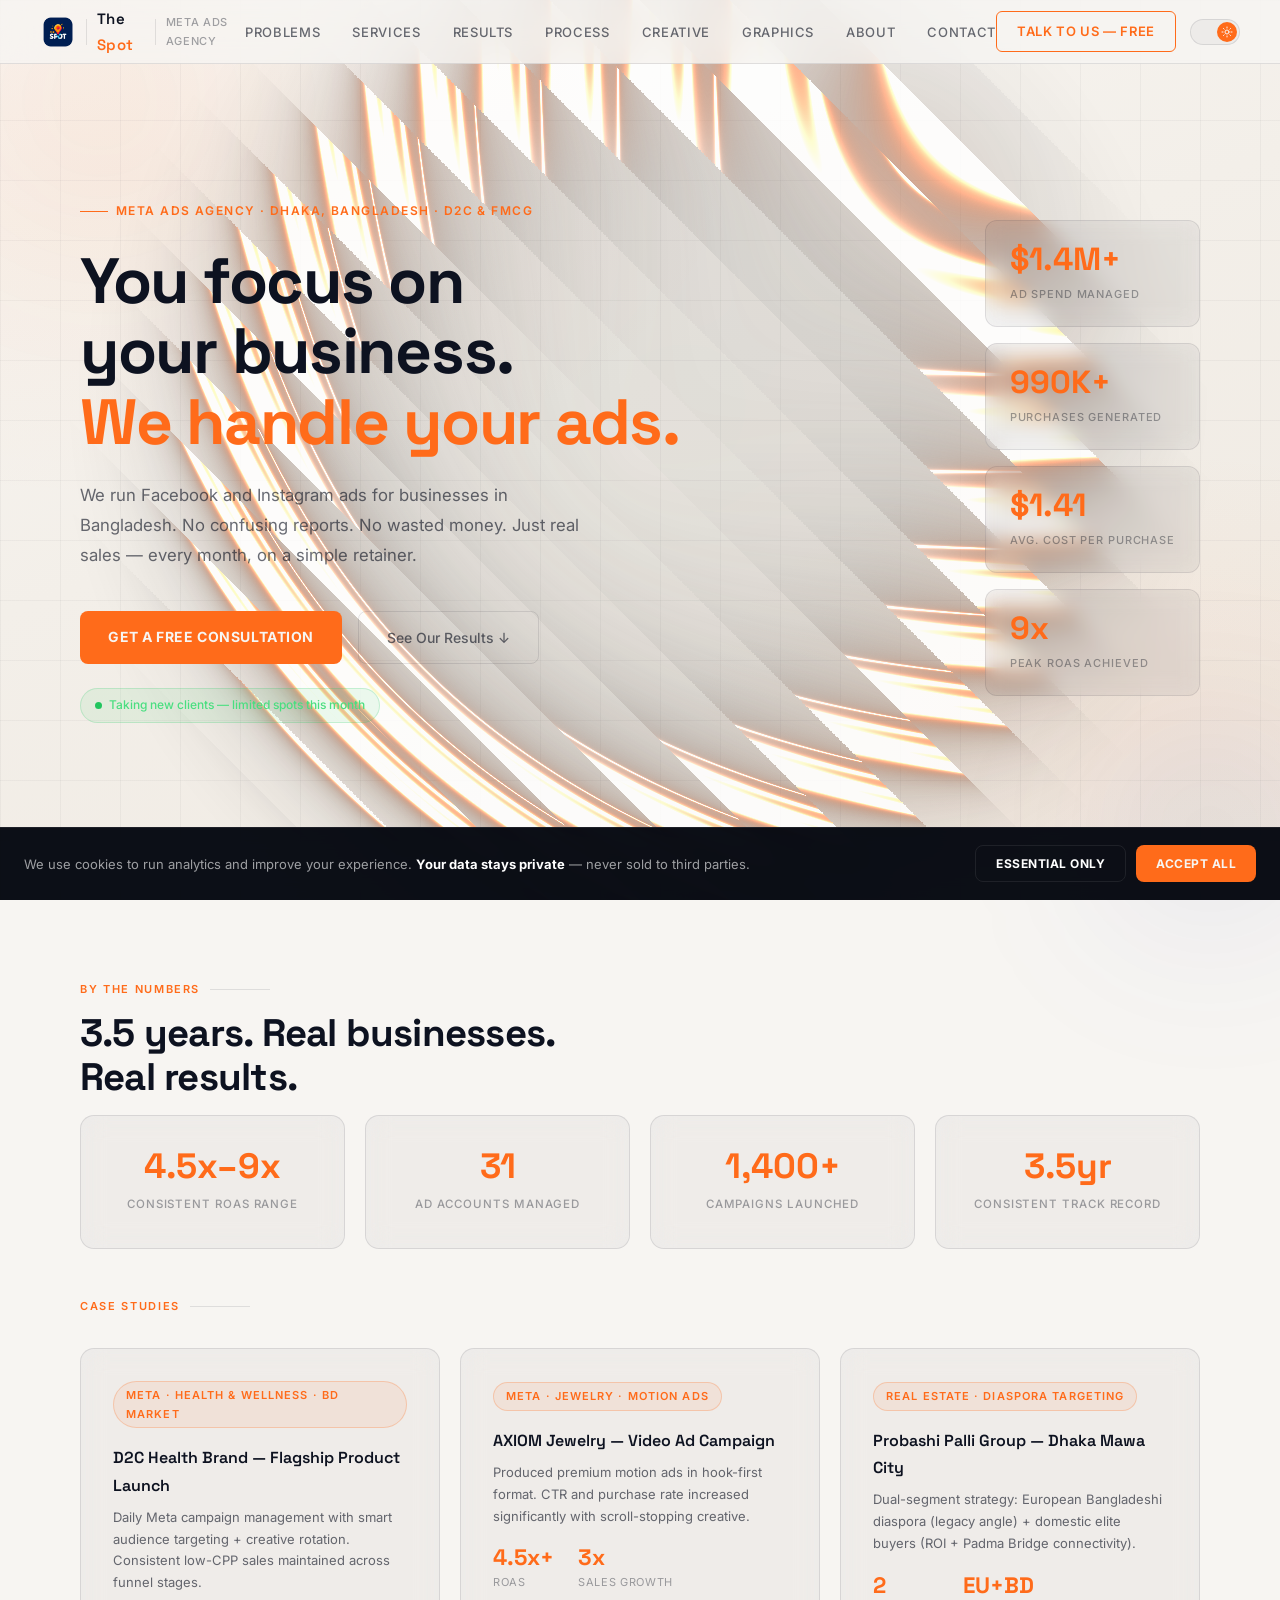
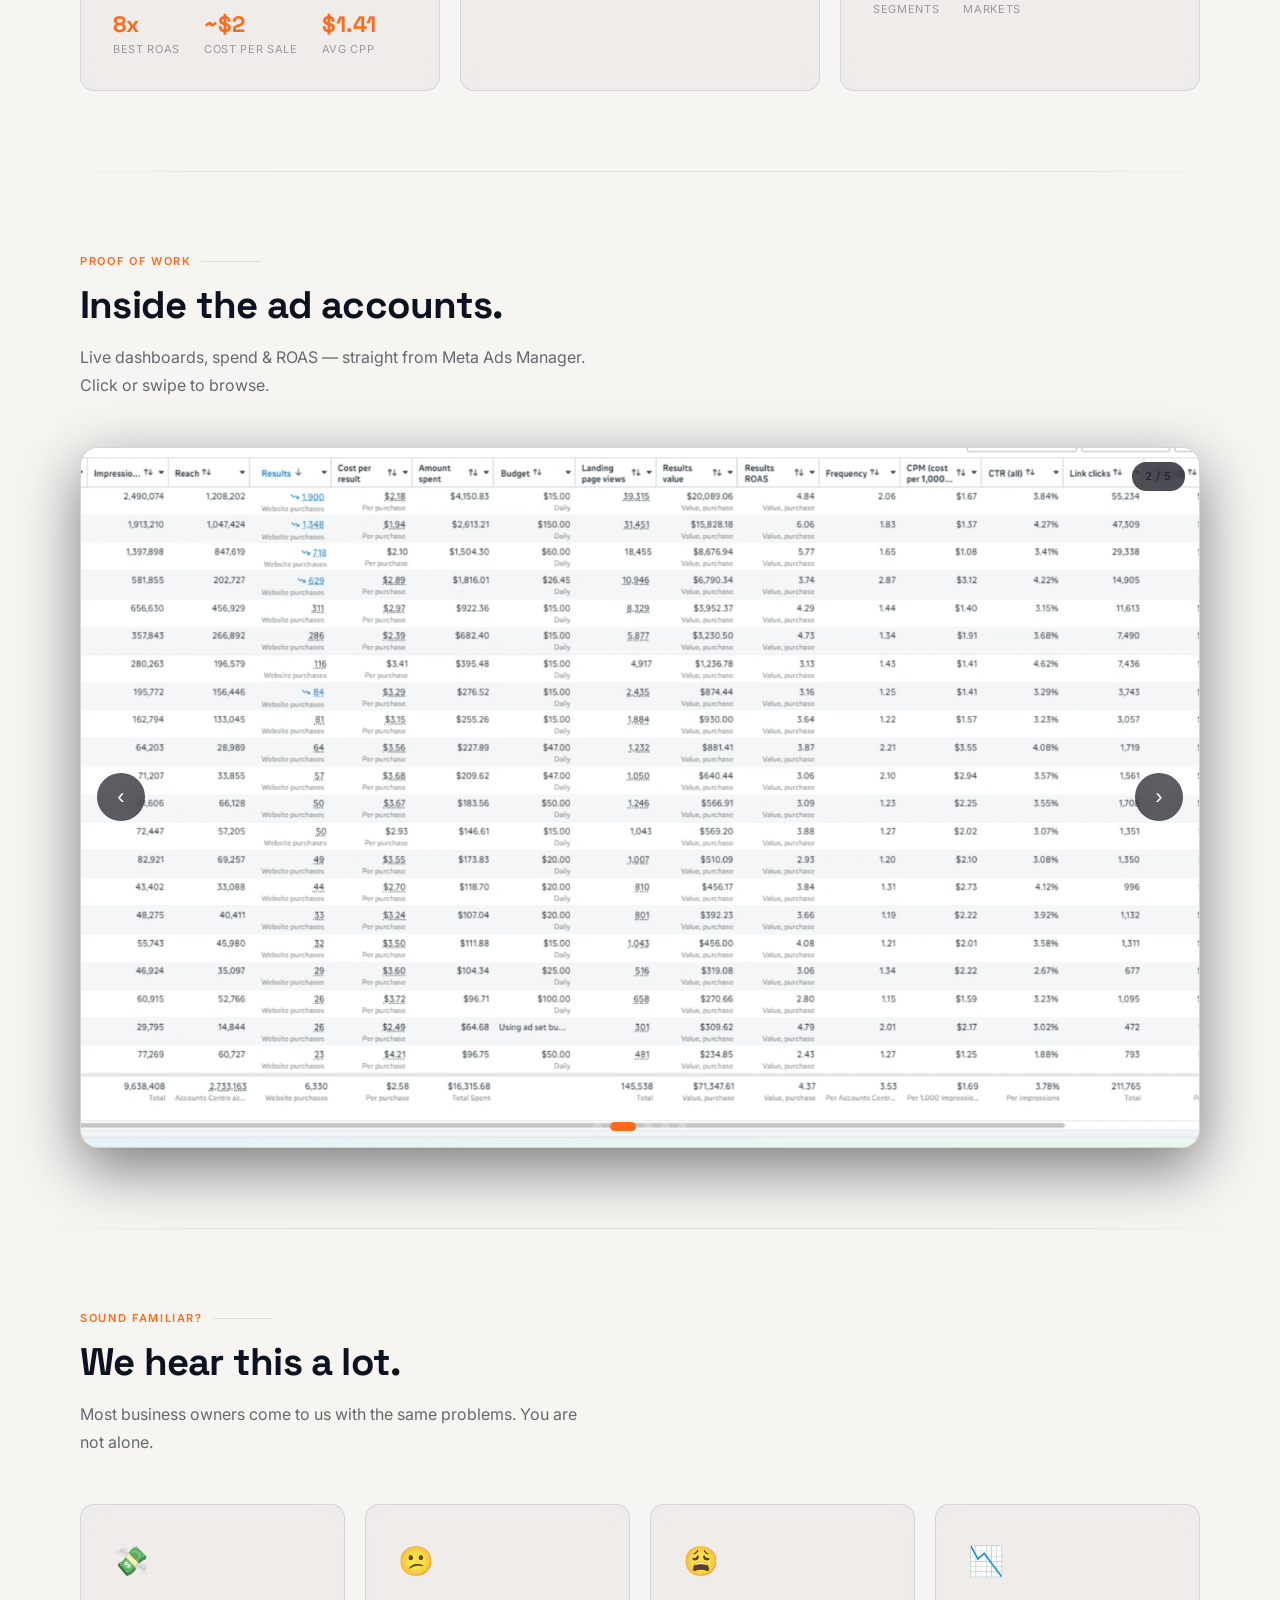
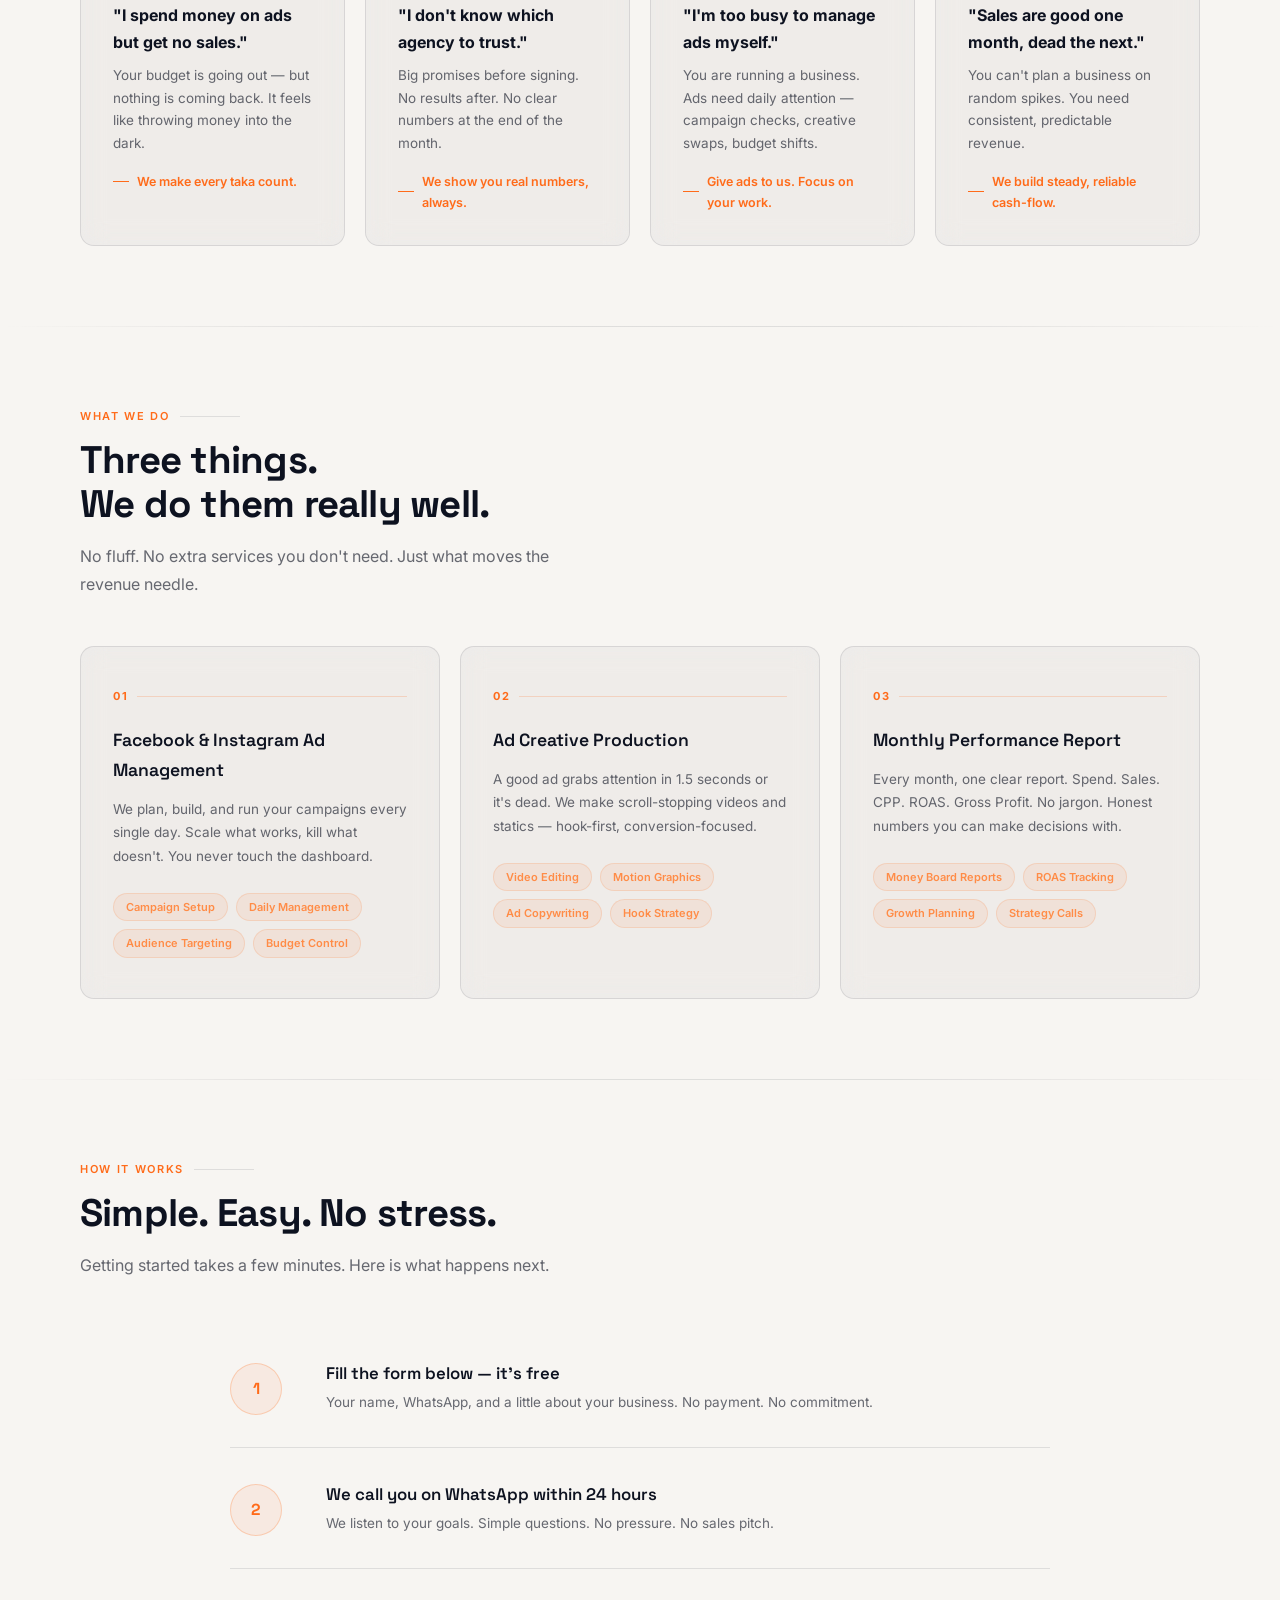
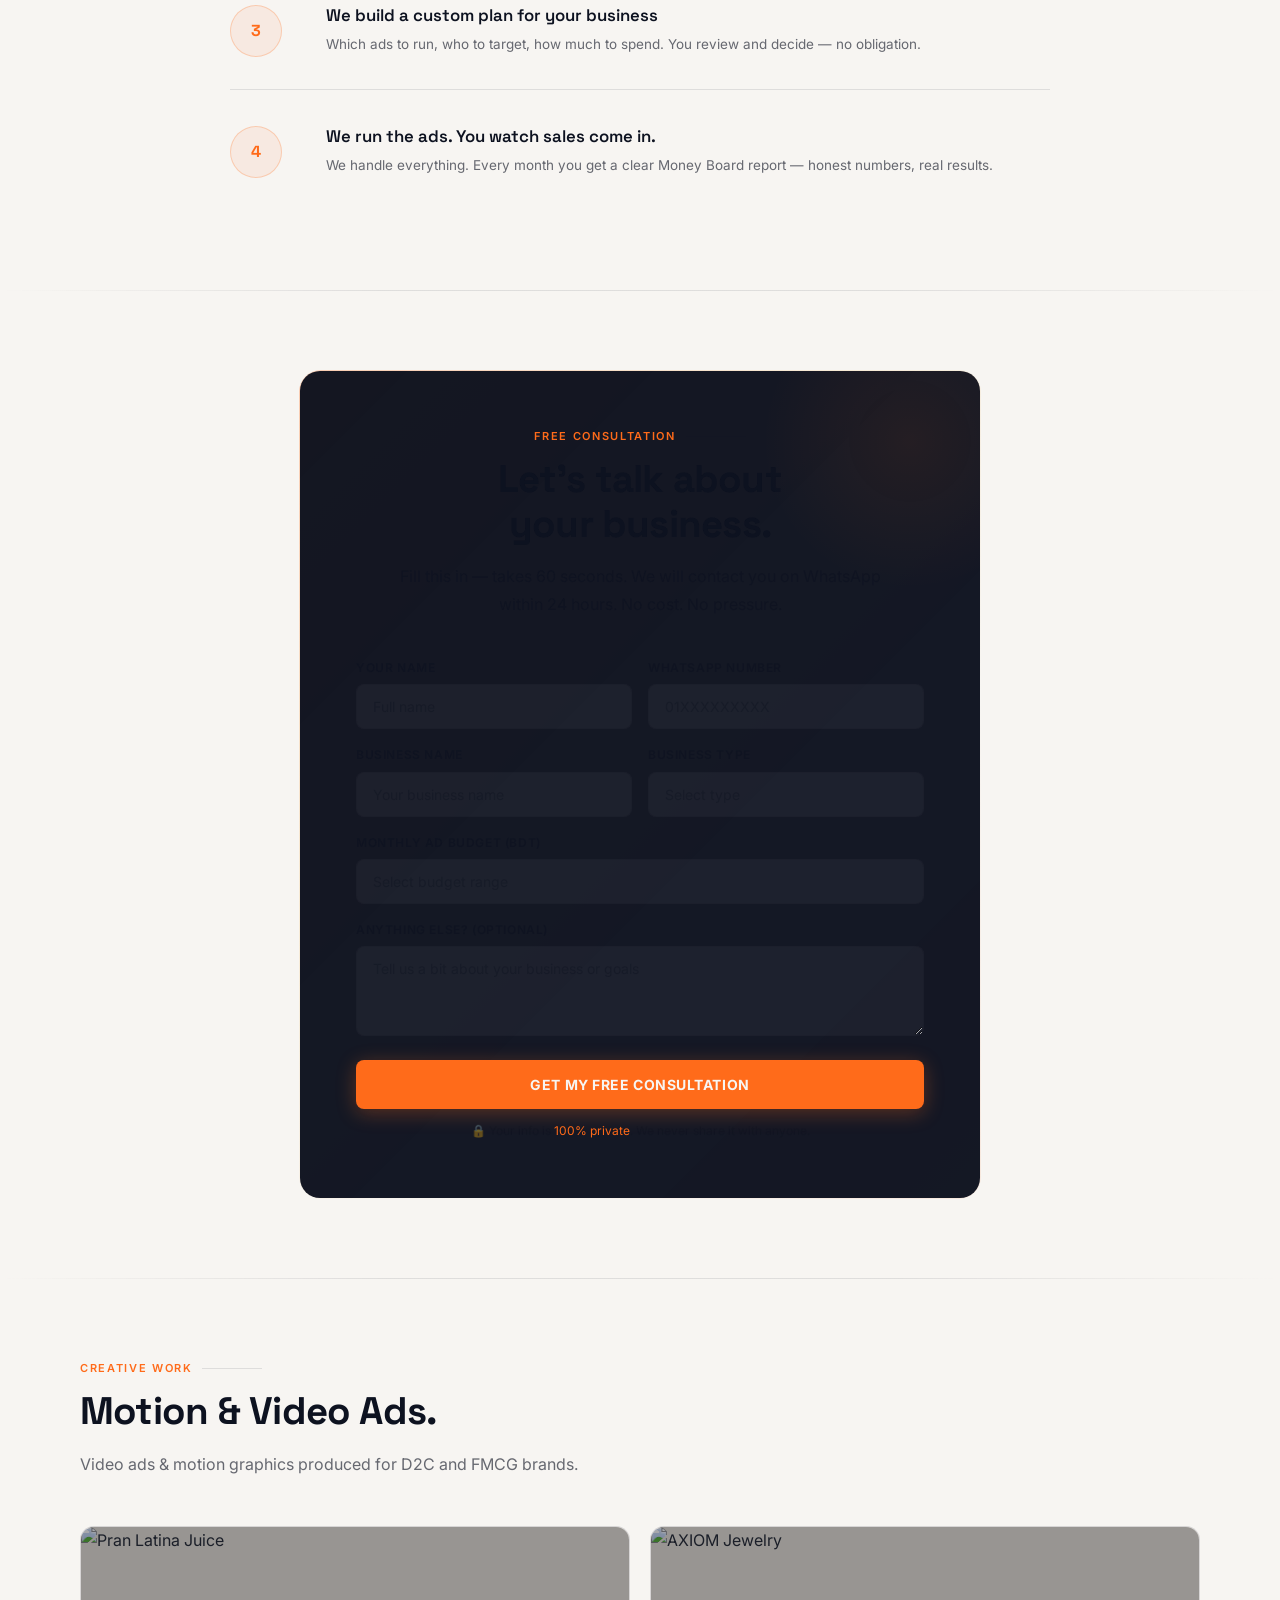
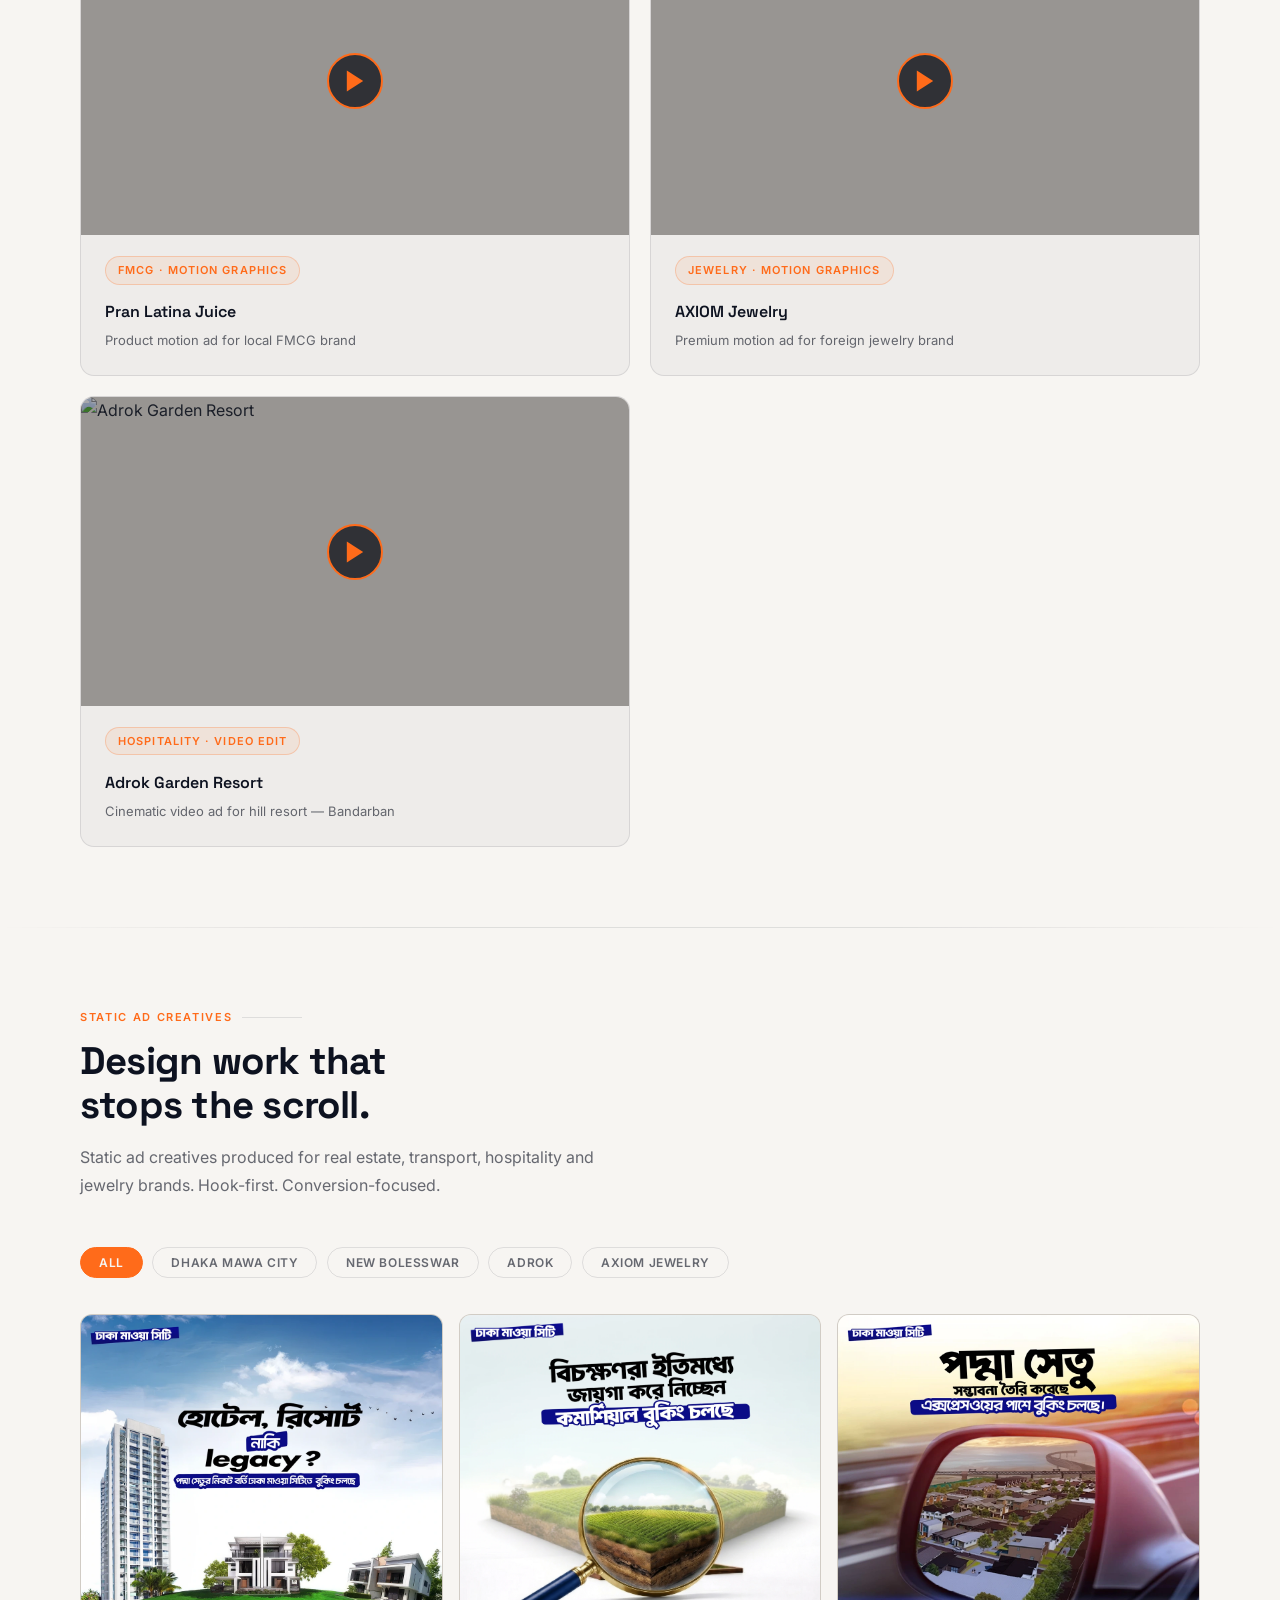
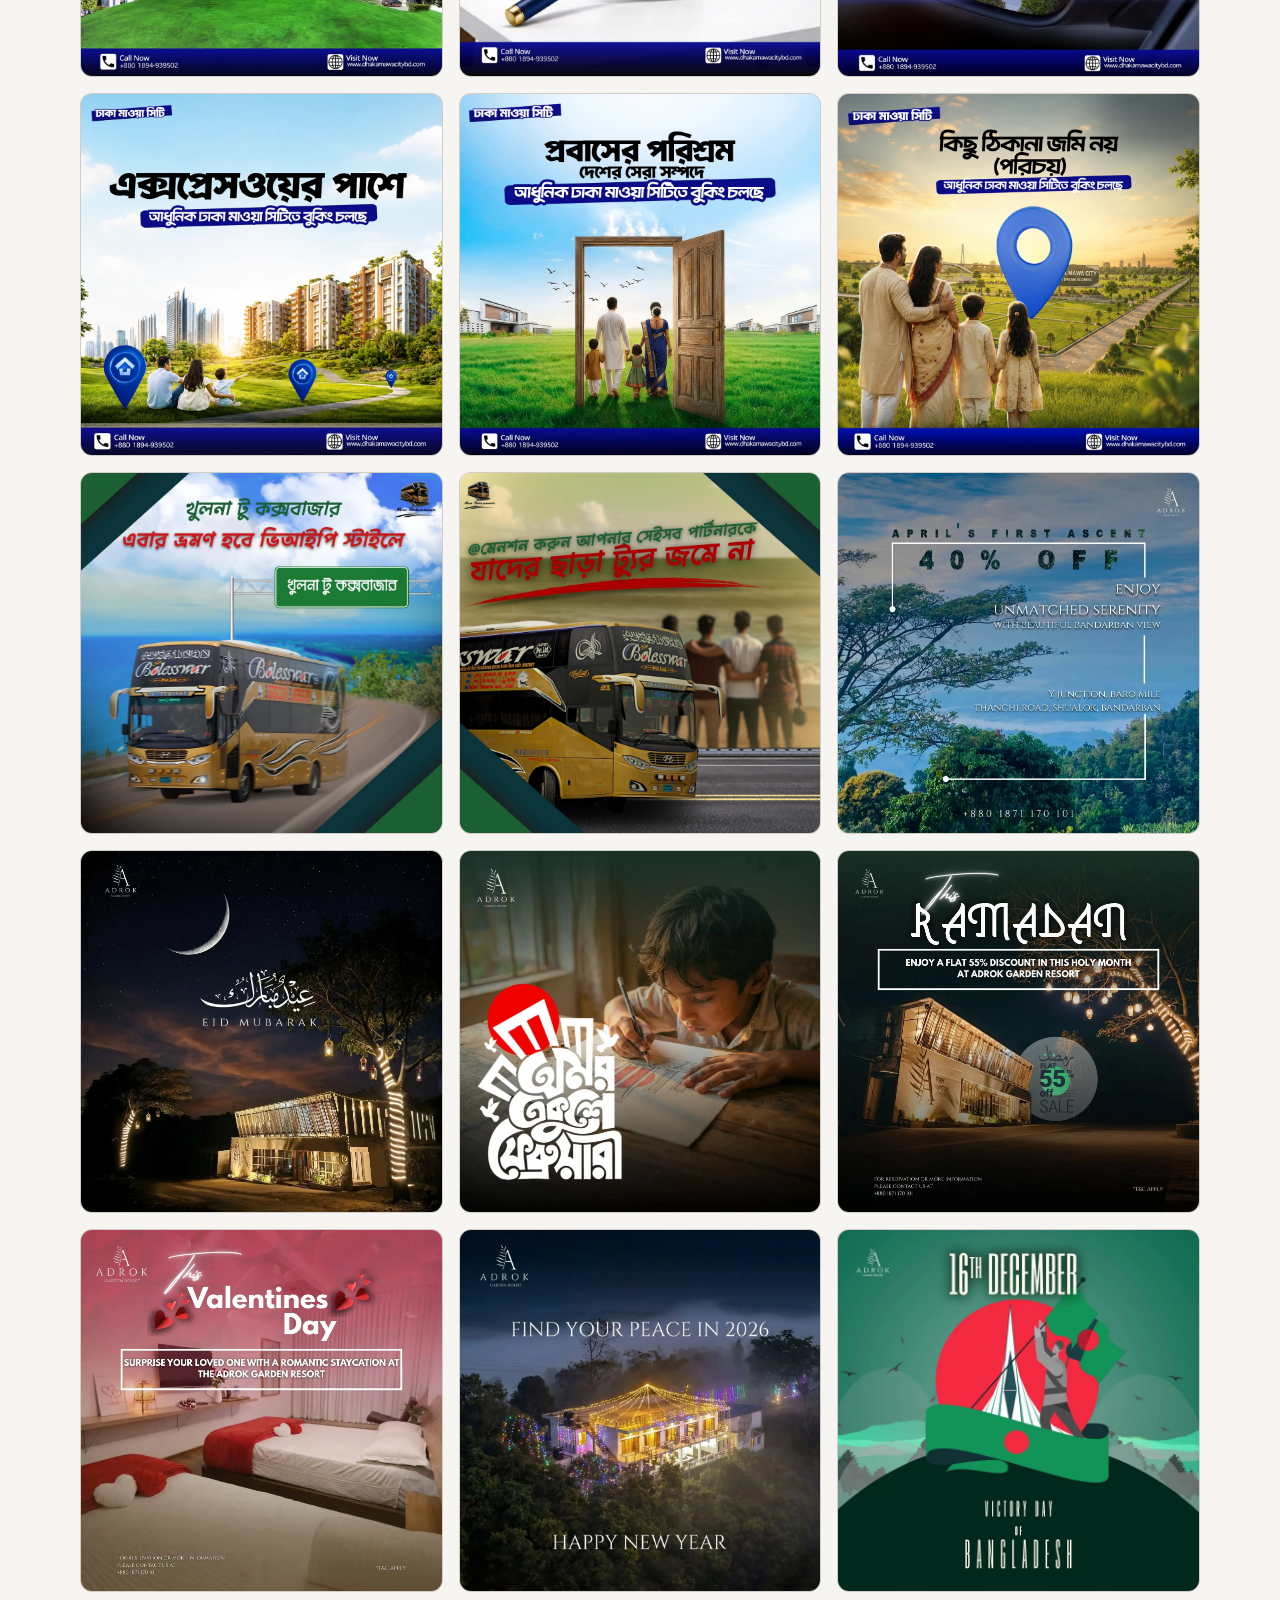
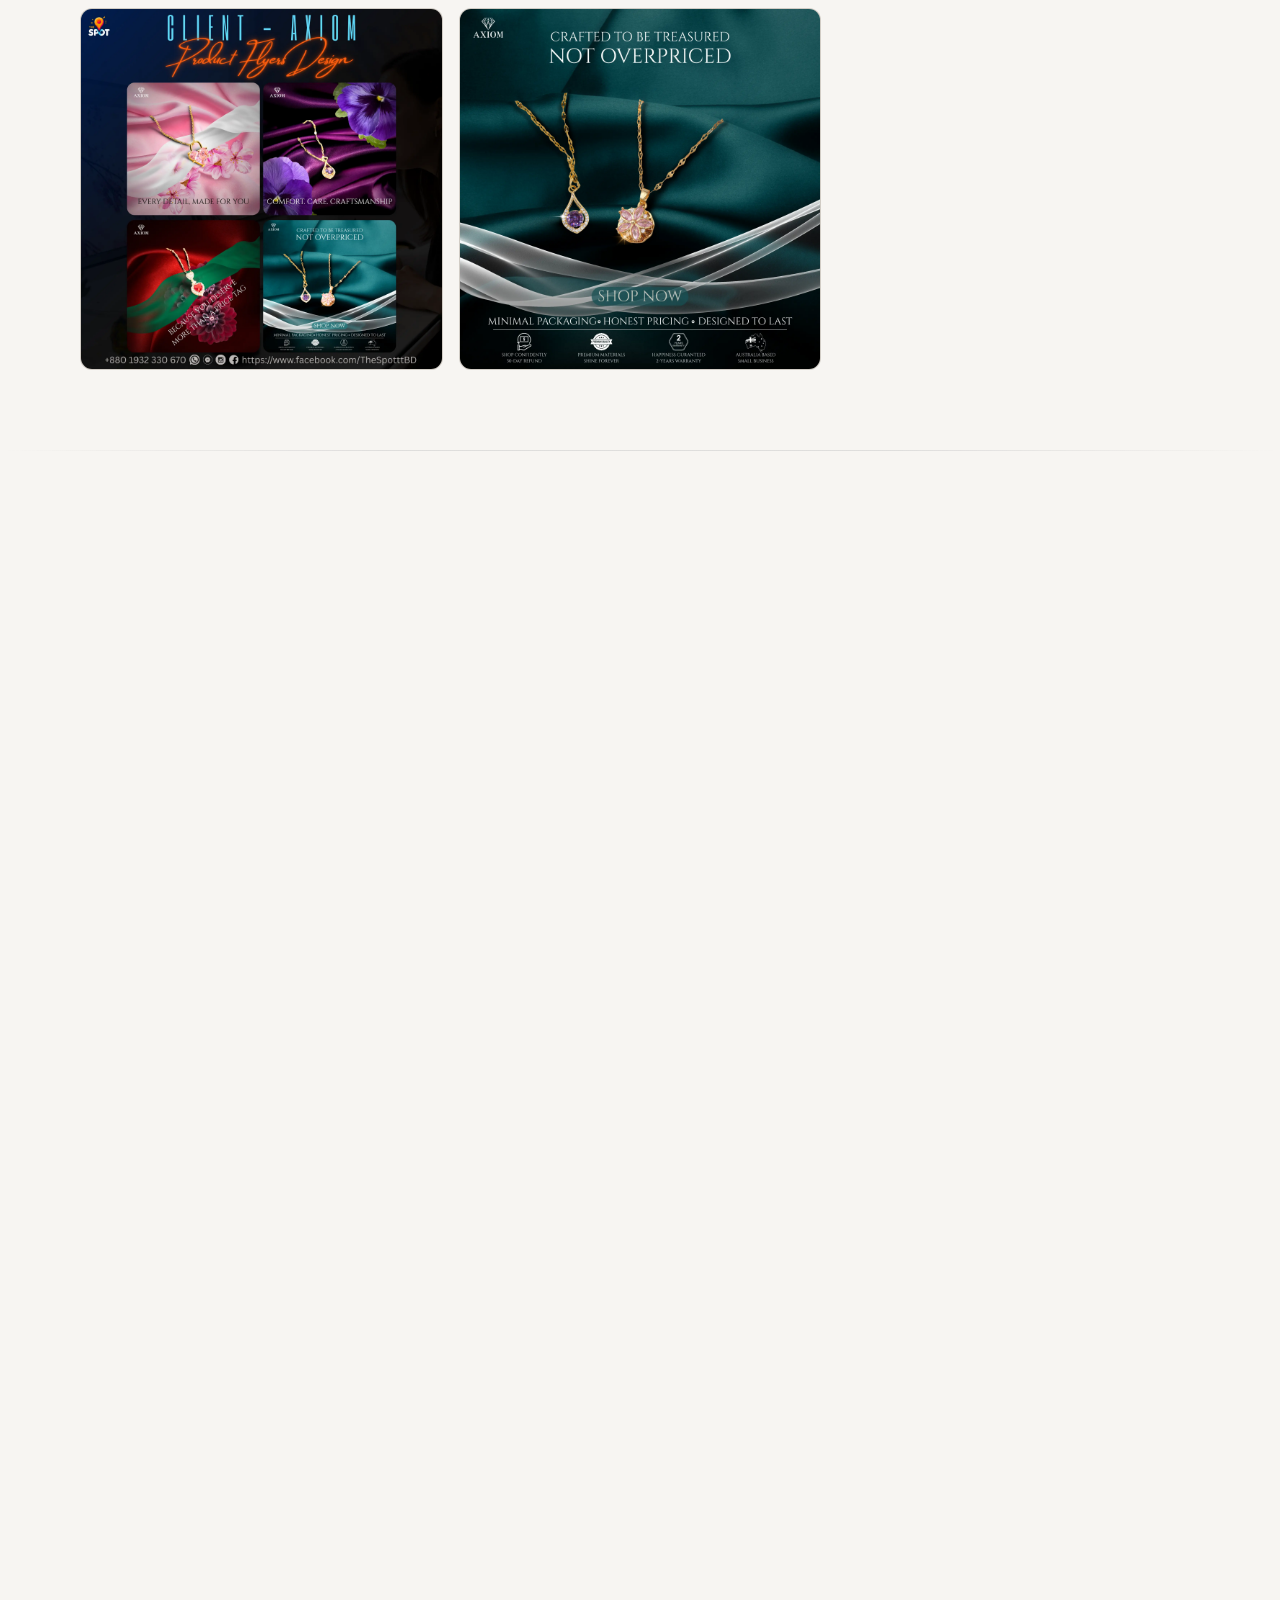
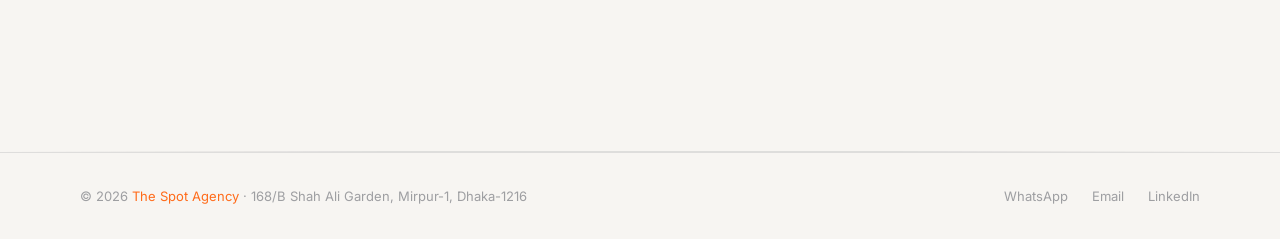
==== commit a3675246: "form fill up update" ====
--- a/index.html
+++ b/index.html
@@ -634,6 +634,7 @@
 
 
 <script src="js/main.js"></script>
+<script src="js/lead-form.js"></script>
 
 <!-- Cookie Consent Banner -->
 <div class="cookie-banner" id="cookieBanner">
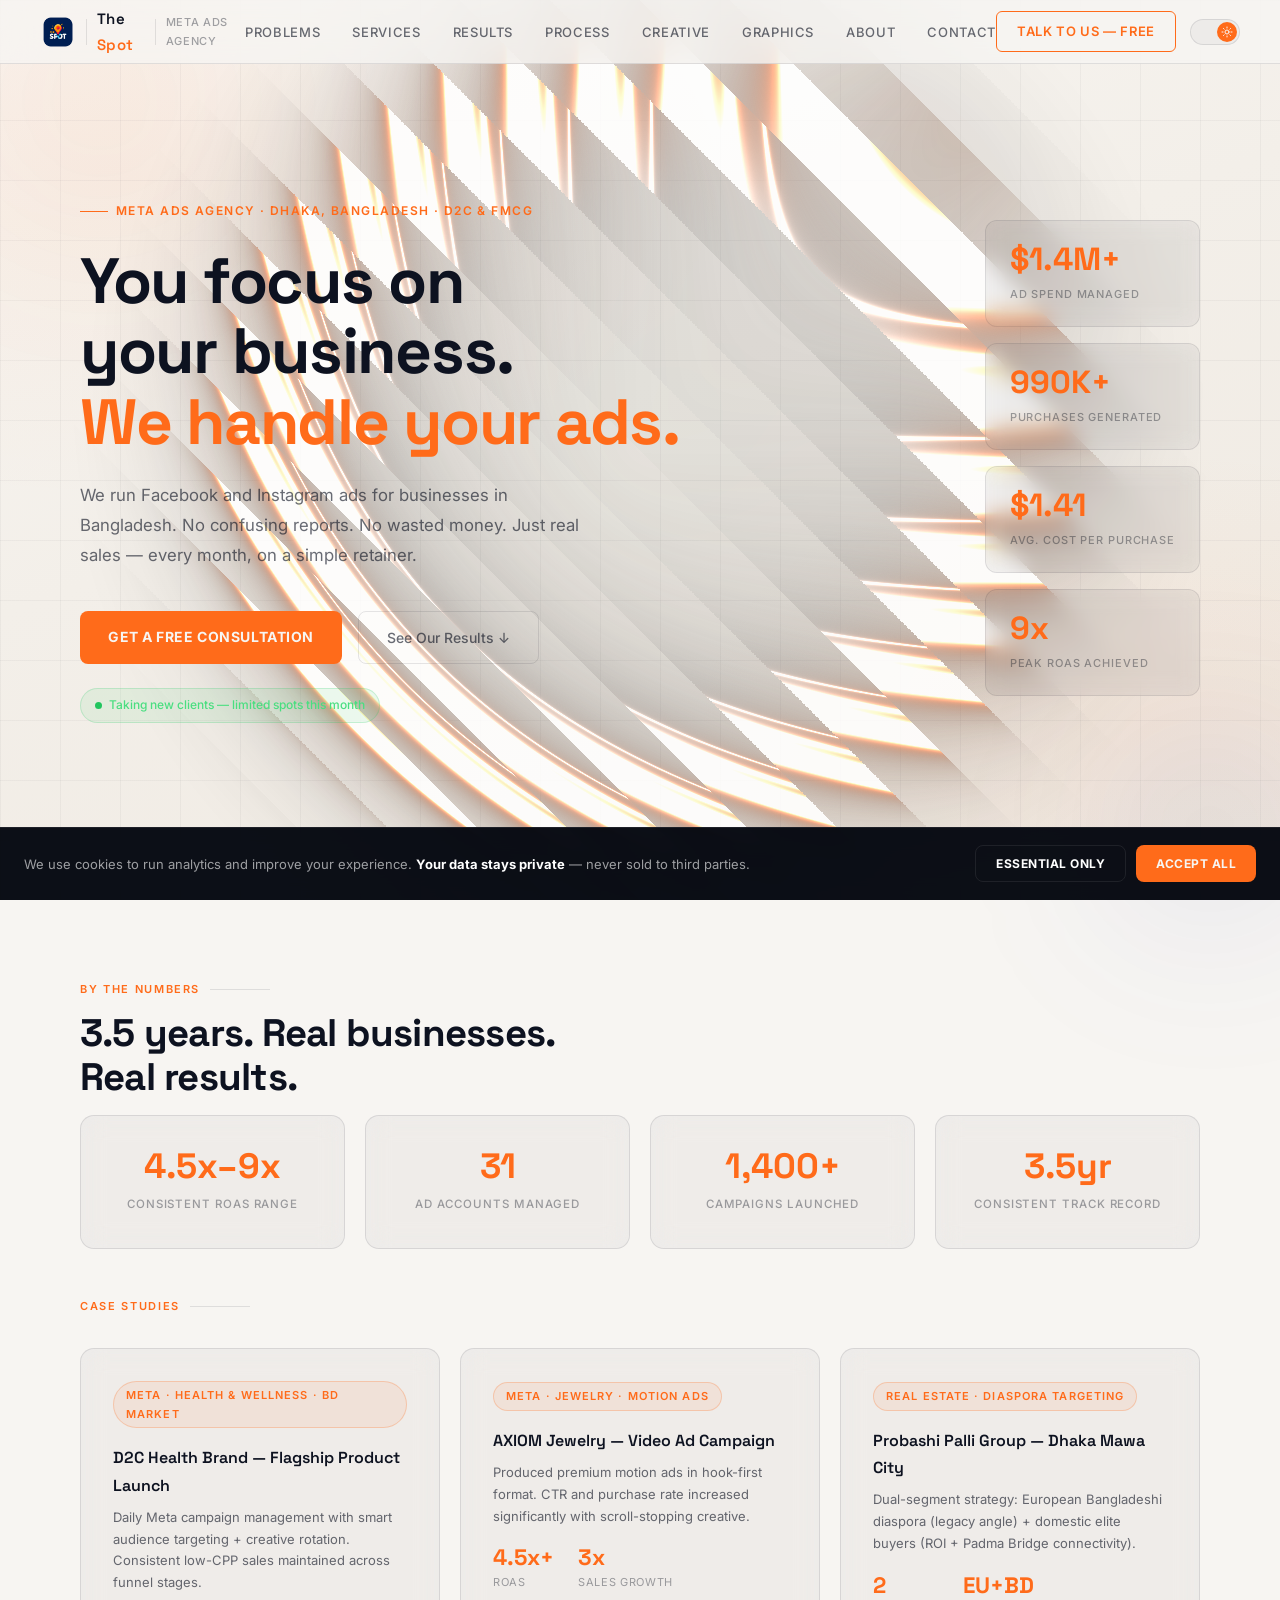
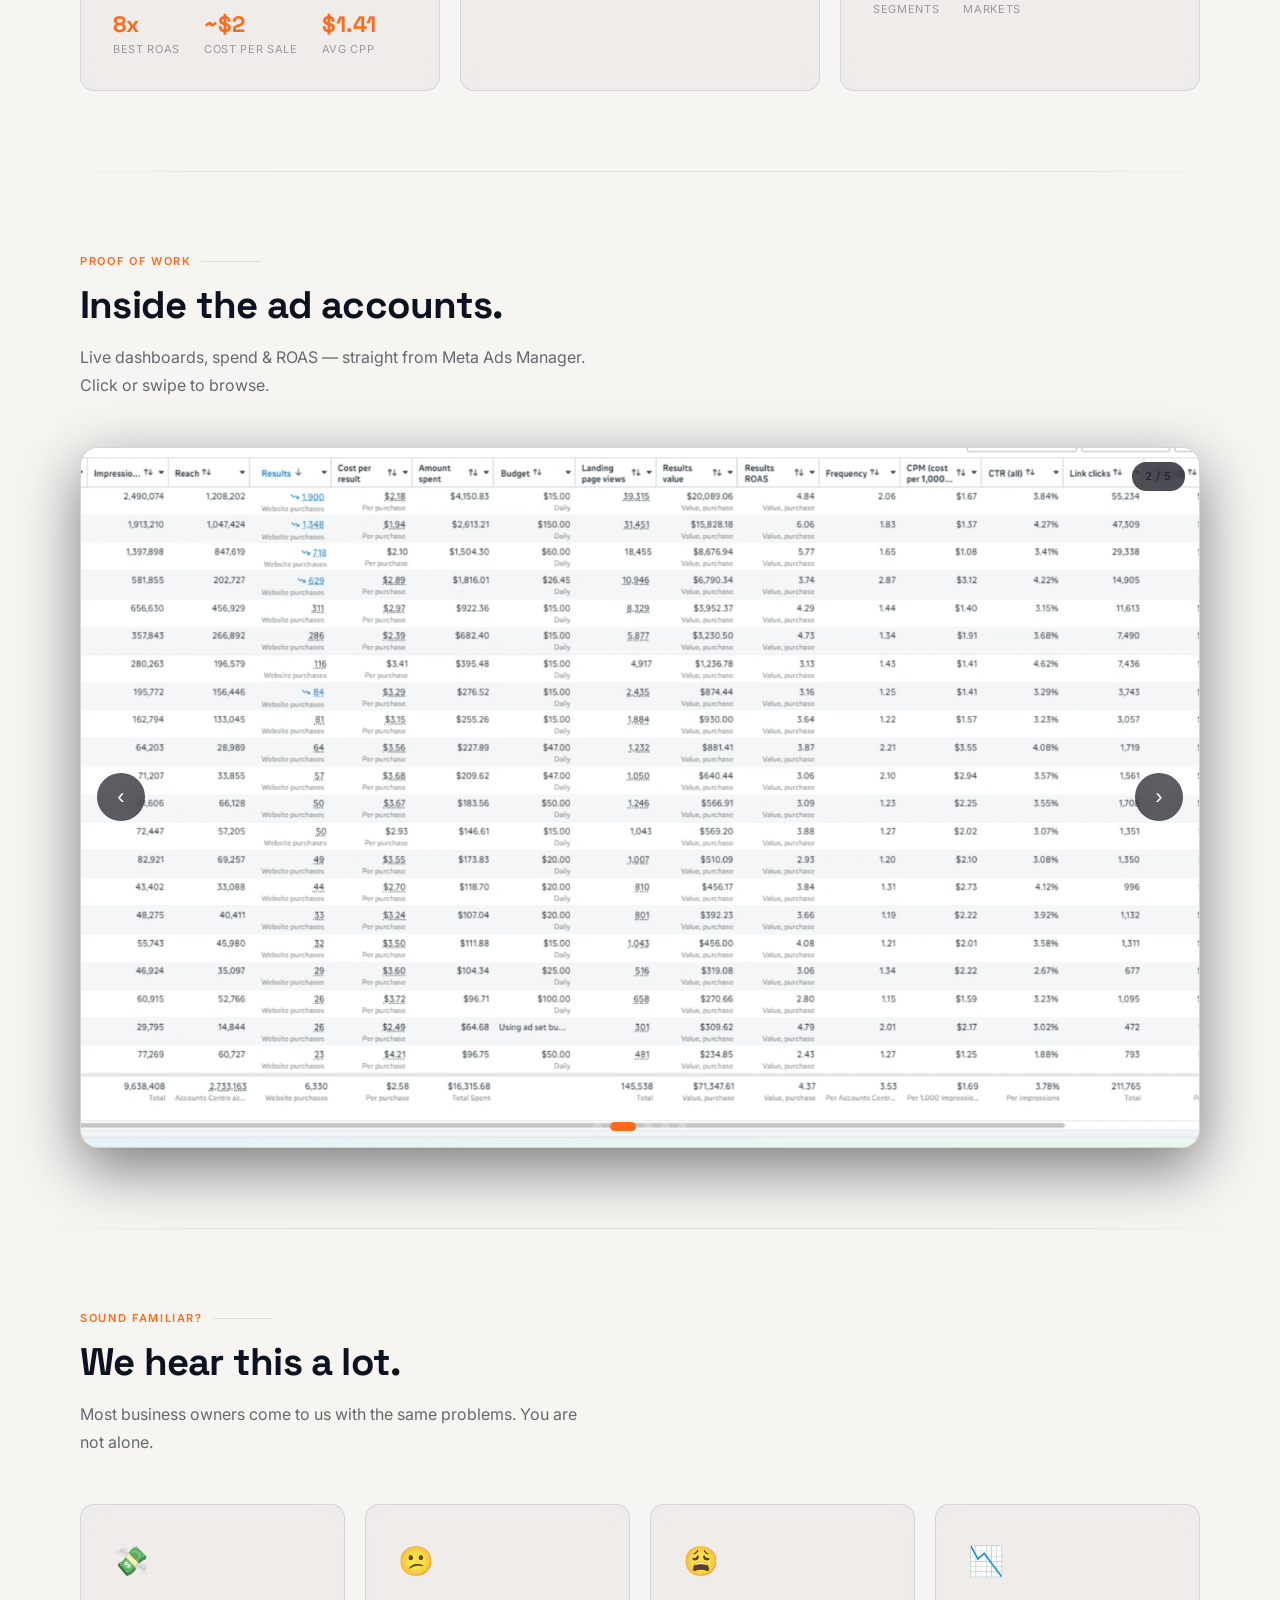
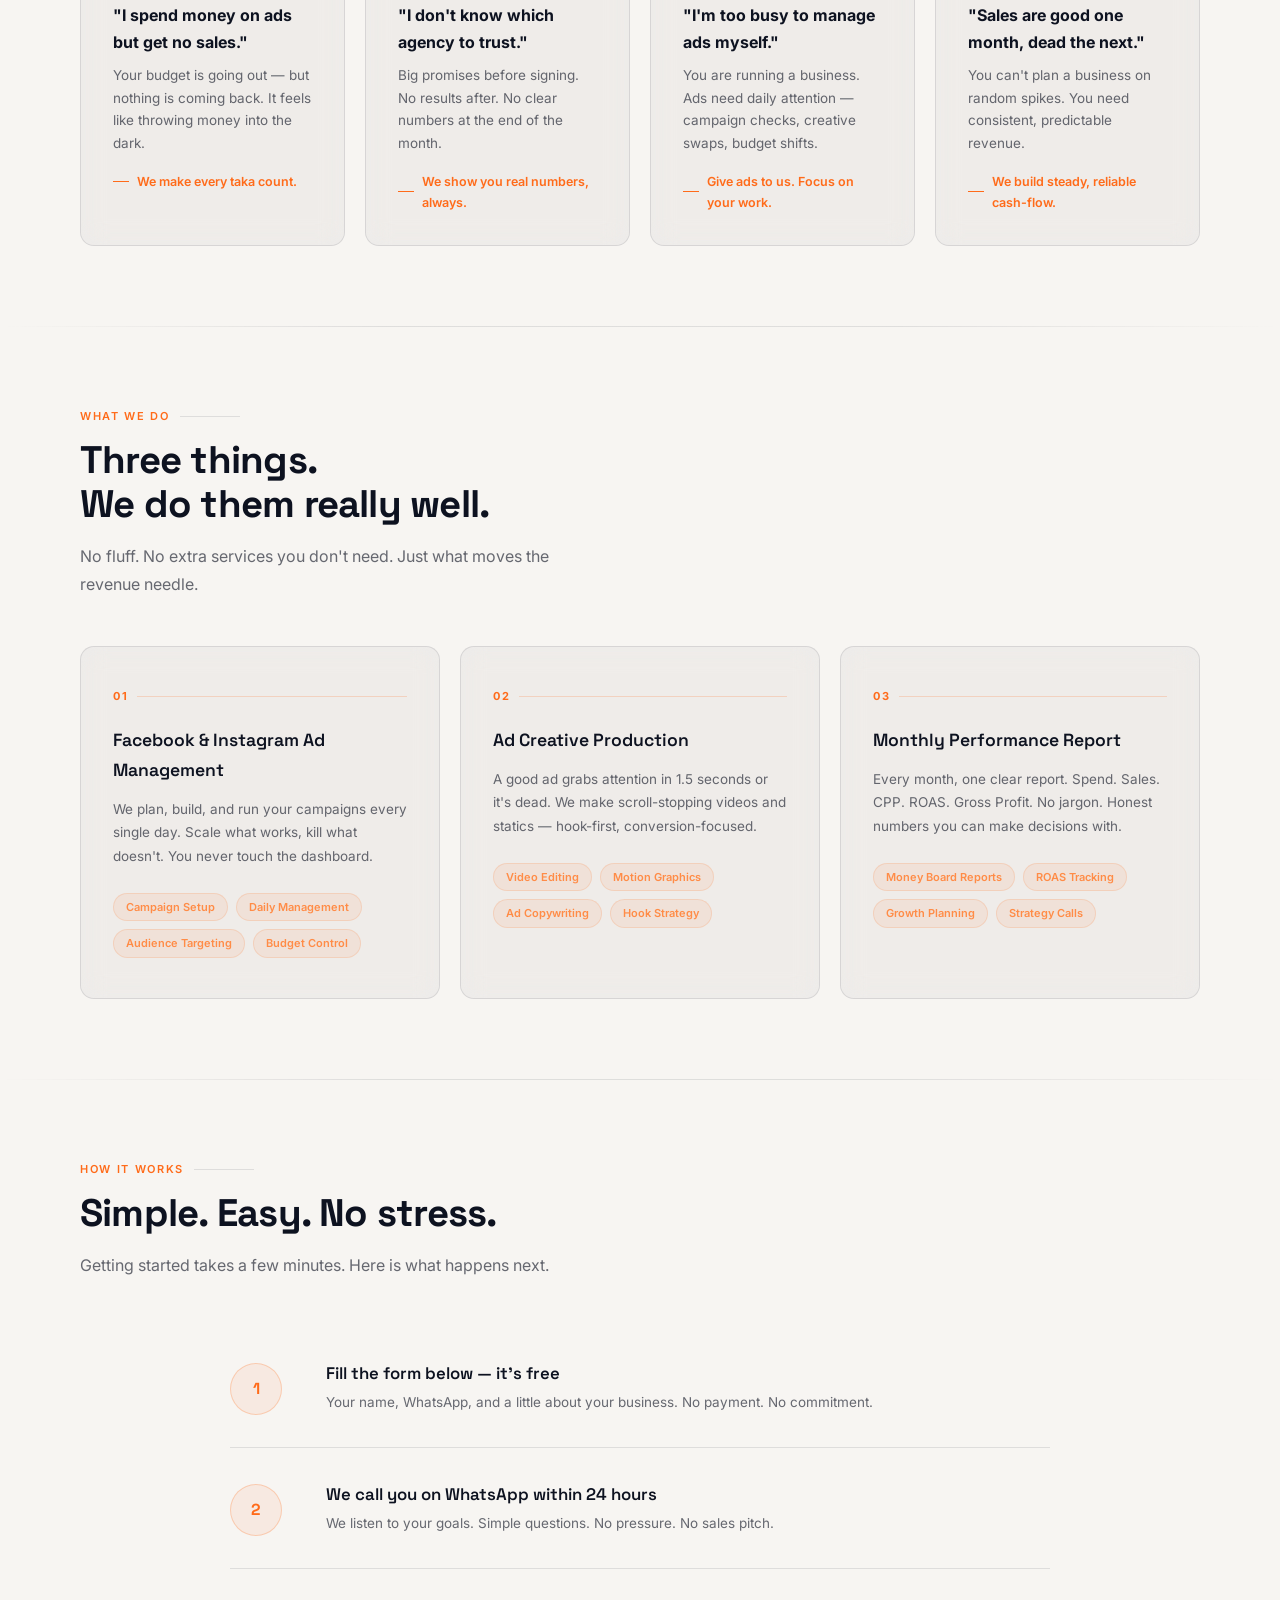
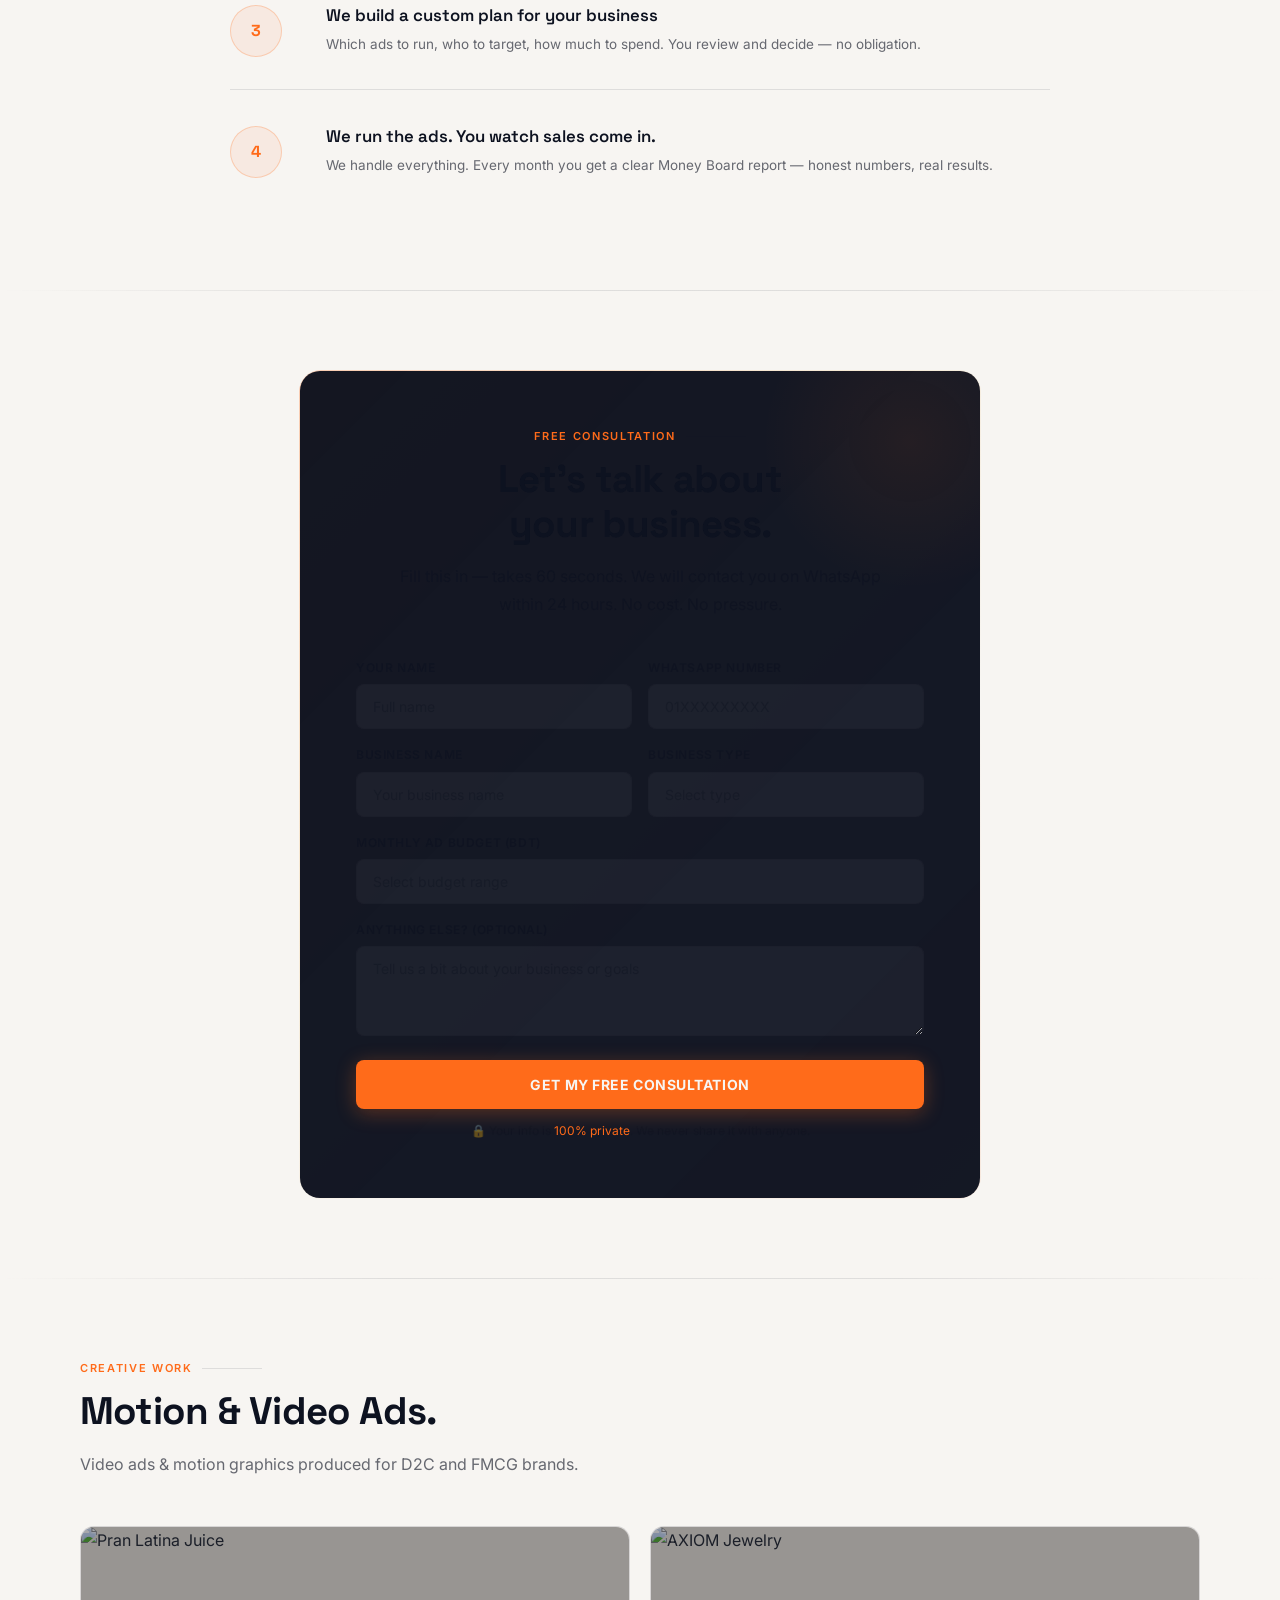
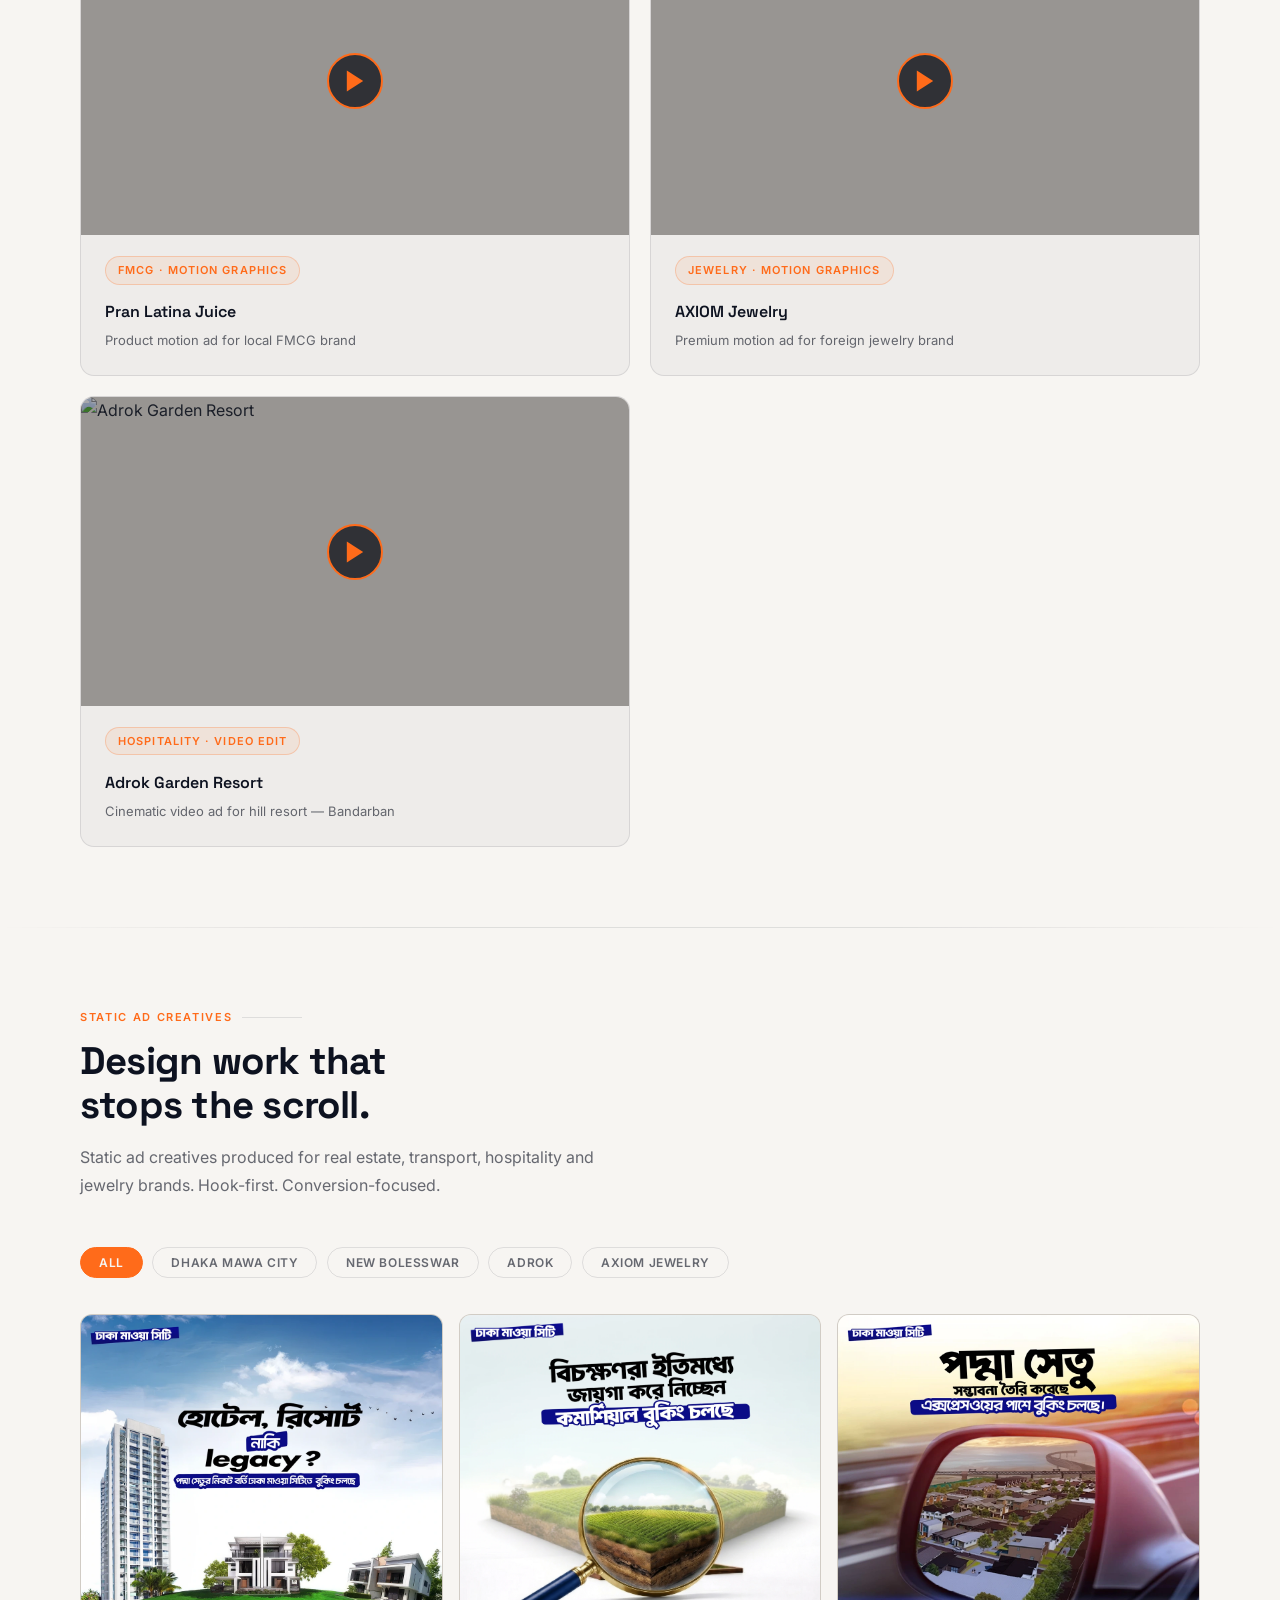
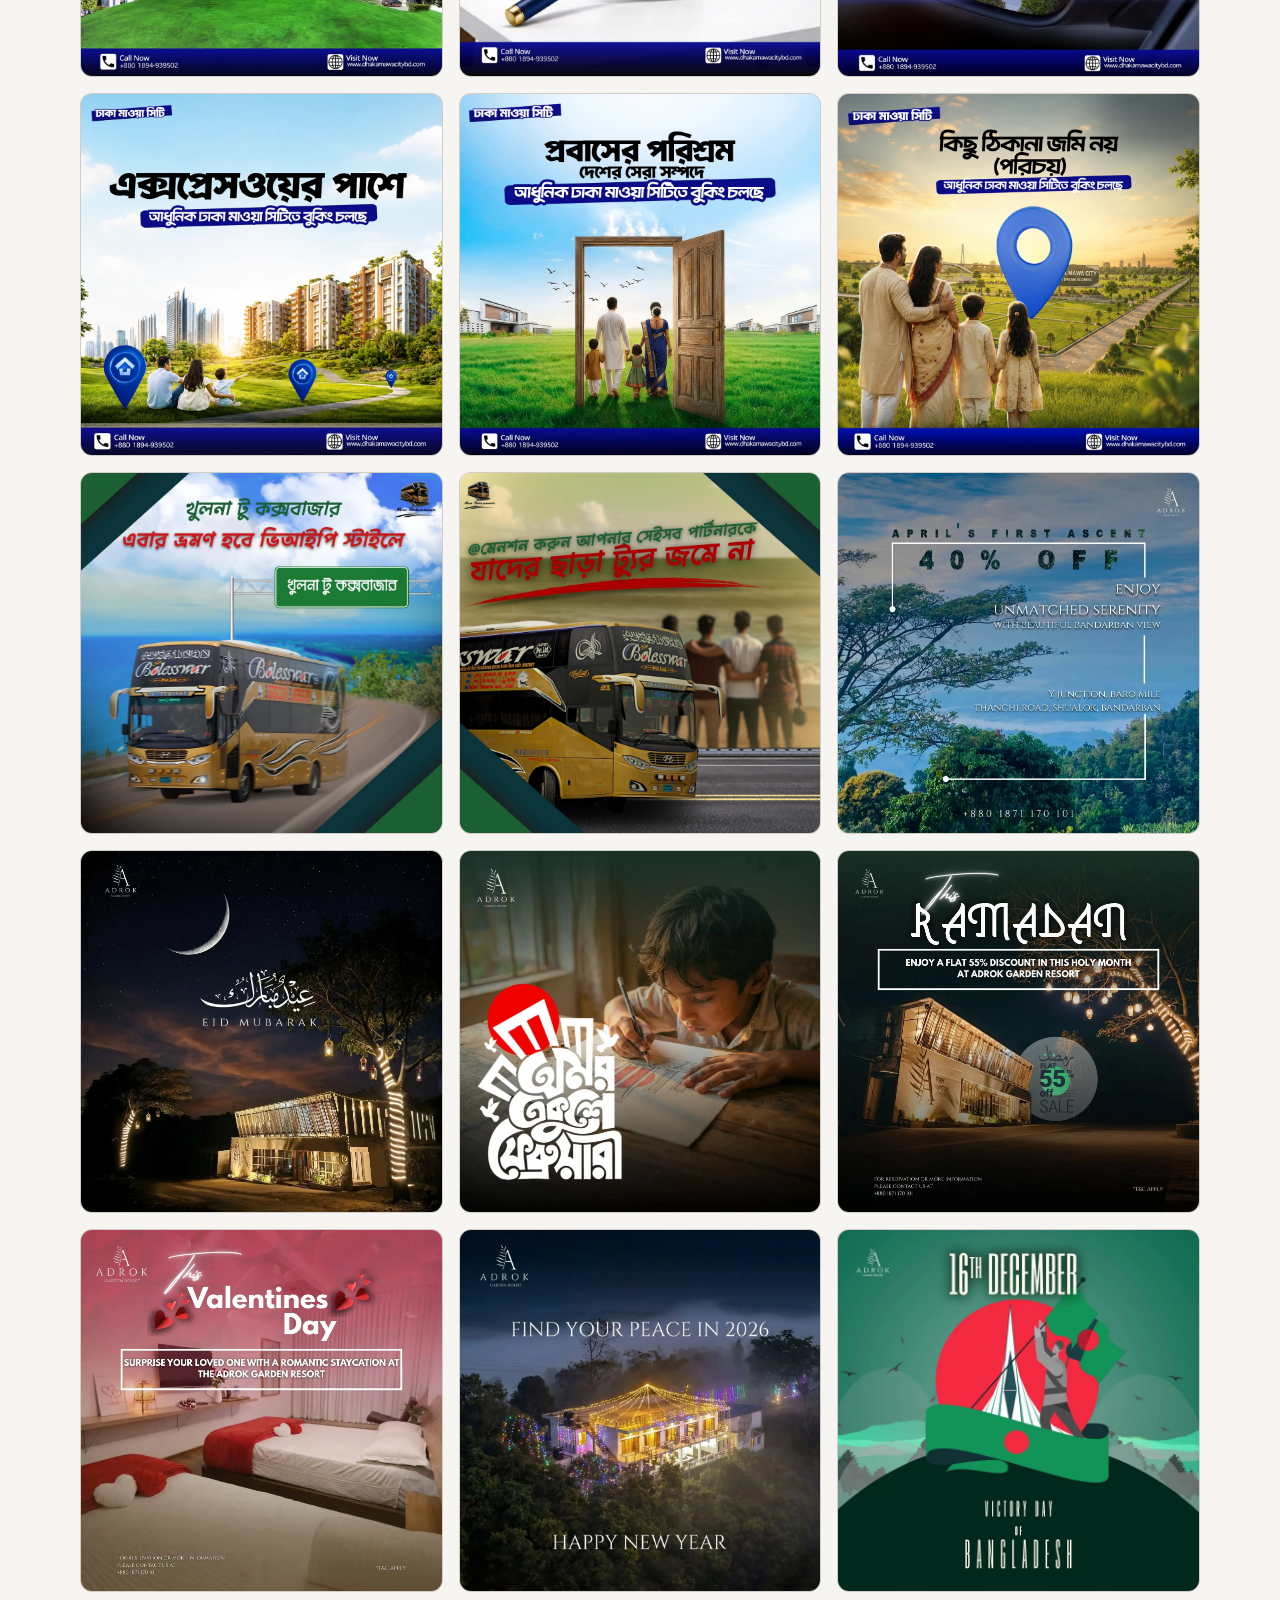
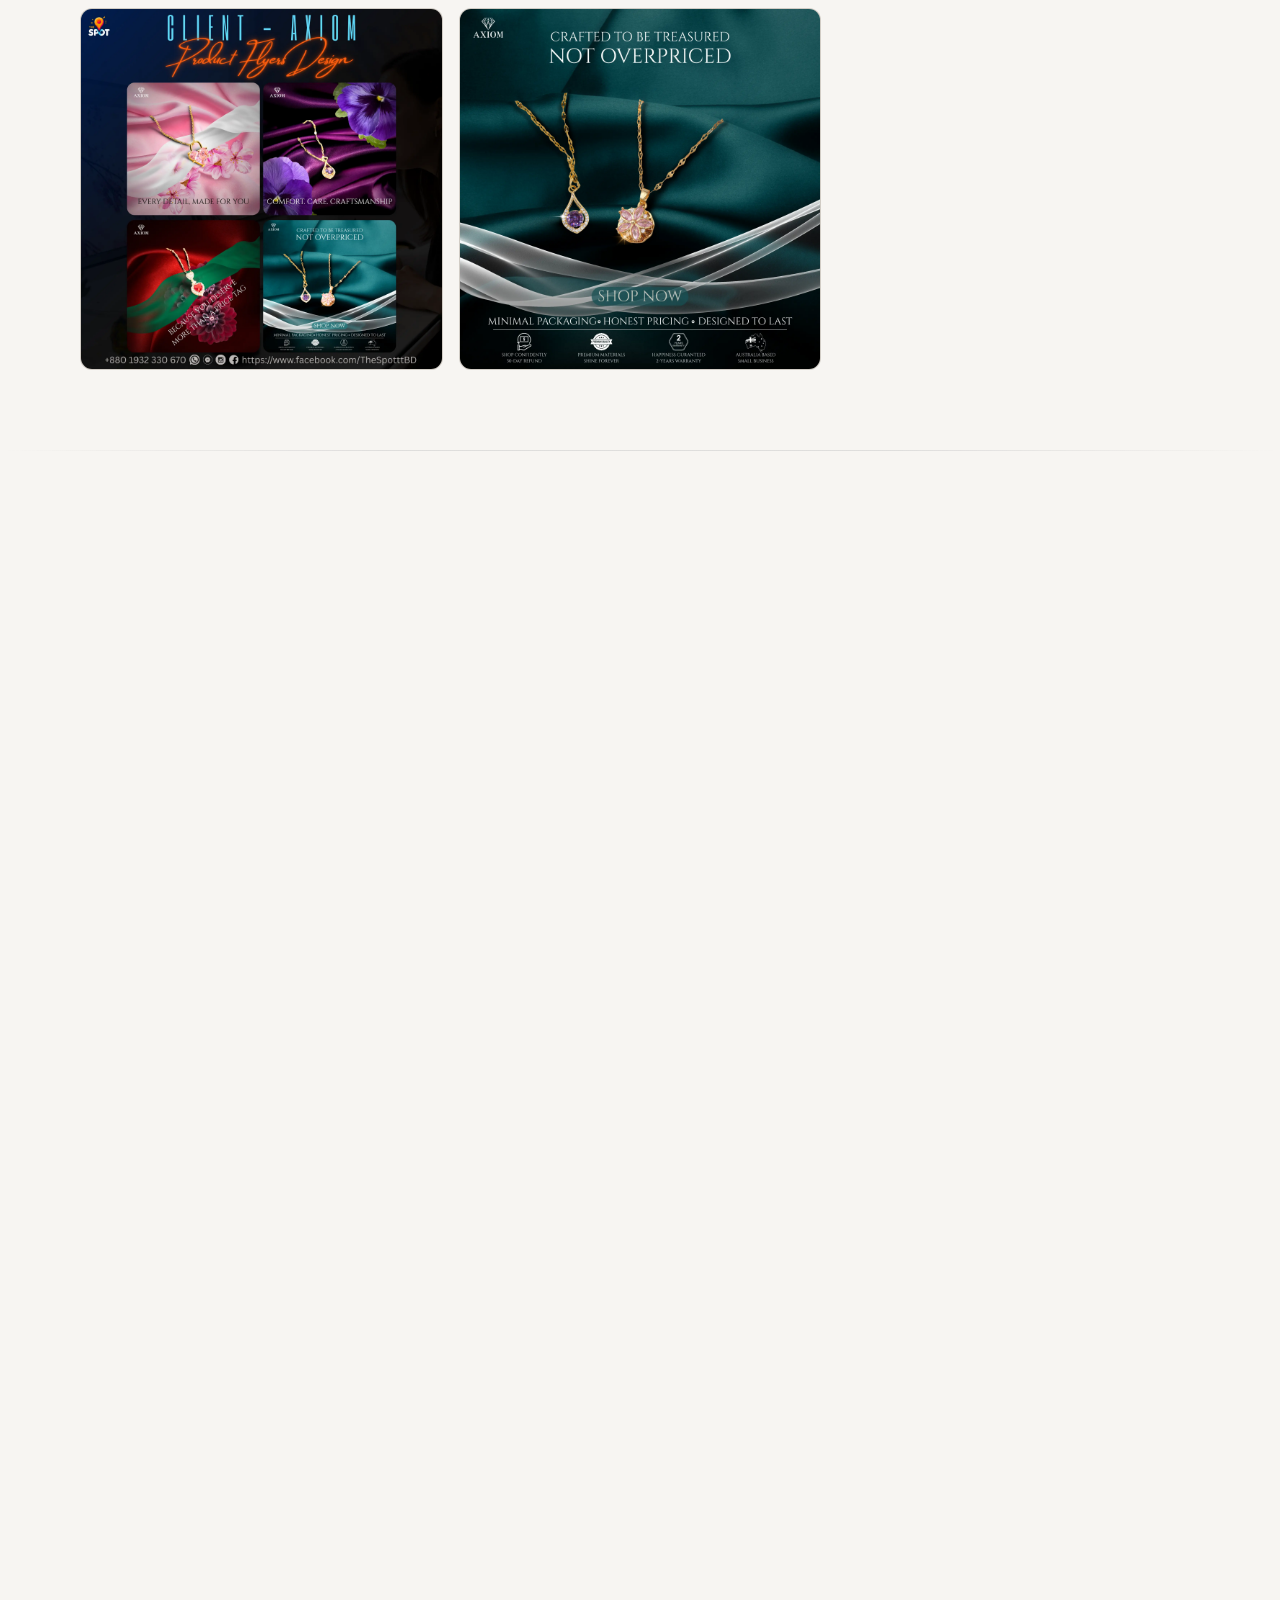
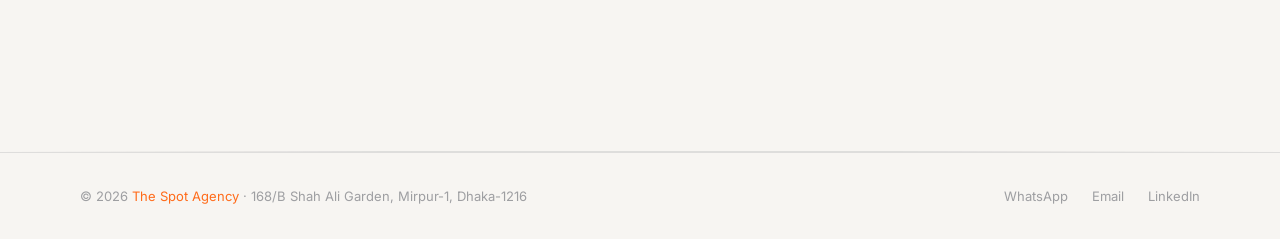
==== commit edaffae6: "Add scroll-to-top button and skip-to-content link Added floating back-to-top button (bottom-left) an" ====
--- a/index.html
+++ b/index.html
@@ -66,6 +66,8 @@
 </script>
 </head>
 <body>
+
+<a href="#main-content" class="skip-link">Skip to Content</a>
 
 <svg style="position:absolute;width:0;height:0" xmlns="http://www.w3.org/2000/svg">
   <defs>
@@ -125,7 +127,7 @@
 
 
 <!-- ══ HERO ══ -->
-<section class="hero">
+<section class="hero" id="main-content">
   <canvas id="shader-canvas"></canvas>
   <div class="wrapper" style="position:relative;z-index:1;width:100%">
     <div class="hero-inner">
@@ -633,6 +635,10 @@
 </footer>
 
 
+<button class="back-to-top" id="backToTop" aria-label="Scroll back to top">
+  <svg viewBox="0 0 24 24" fill="none" stroke="currentColor" stroke-width="2.5" stroke-linecap="round" stroke-linejoin="round"><line x1="12" y1="19" x2="12" y2="5"/><polyline points="5 12 12 5 19 12"/></svg>
+</button>
+
 <script src="js/main.js"></script>
 <script src="js/lead-form.js"></script>
 
@@ -657,5 +663,19 @@
   document.getElementById('cookieBanner').classList.remove('show');
 }
 </script>
+
+<!--Start of Tawk.to Script-->
+<script type="text/javascript">
+var Tawk_API=Tawk_API||{}, Tawk_LoadStart=new Date();
+(function(){
+var s1=document.createElement("script"),s0=document.getElementsByTagName("script")[0];
+s1.async=true;
+s1.src='https://embed.tawk.to/6aac3382b0a5aa344185fccf/1k2oaidji';
+s1.charset='UTF-8';
+s1.setAttribute('crossorigin','*');
+s0.parentNode.insertBefore(s1,s0);
+})();
+</script>
+<!--End of Tawk.to Script-->
 </body>
 </html>
--- a/css/style.css
+++ b/css/style.css
@@ -525,4 +525,21 @@
 .cookie-btn:hover{opacity:0.88;transform:translateY(-1px)}
 .cookie-accept-all{background:var(--orange);color:var(--navy)}
 .cookie-essential{background:transparent;border:1px solid rgba(255,255,255,0.08);color:#fff}
-@media(max-width:600px){.cookie-banner{flex-direction:column;align-items:stretch;text-align:center}.cookie-actions{justify-content:center}}+@media(max-width:600px){.cookie-banner{flex-direction:column;align-items:stretch;text-align:center}.cookie-actions{justify-content:center}}
+
+.skip-link{position:absolute;top:-48px;left:16px;z-index:10000;background:var(--orange);color:var(--navy);padding:12px 20px;border-radius:8px;font-weight:700;font-size:13px;text-decoration:none;letter-spacing:0.04em;text-transform:uppercase;transition:top 0.2s}
+.skip-link:focus{top:16px}
+
+.back-to-top{
+  position:fixed;bottom:24px;left:24px;z-index:9997;
+  width:46px;height:46px;border-radius:50%;
+  background:var(--orange);color:var(--navy);border:none;cursor:pointer;
+  display:flex;align-items:center;justify-content:center;
+  box-shadow:0 4px 20px rgba(255,107,26,0.35);
+  opacity:0;visibility:hidden;transform:translateY(10px);
+  transition:opacity 0.3s,transform 0.3s,visibility 0.3s;
+}
+.back-to-top.show{opacity:1;visibility:visible;transform:translateY(0)}
+.back-to-top:hover{opacity:0.9;transform:translateY(-2px)}
+.back-to-top svg{width:20px;height:20px}
+@media(max-width:768px){.back-to-top{bottom:90px;left:16px;width:42px;height:42px}}
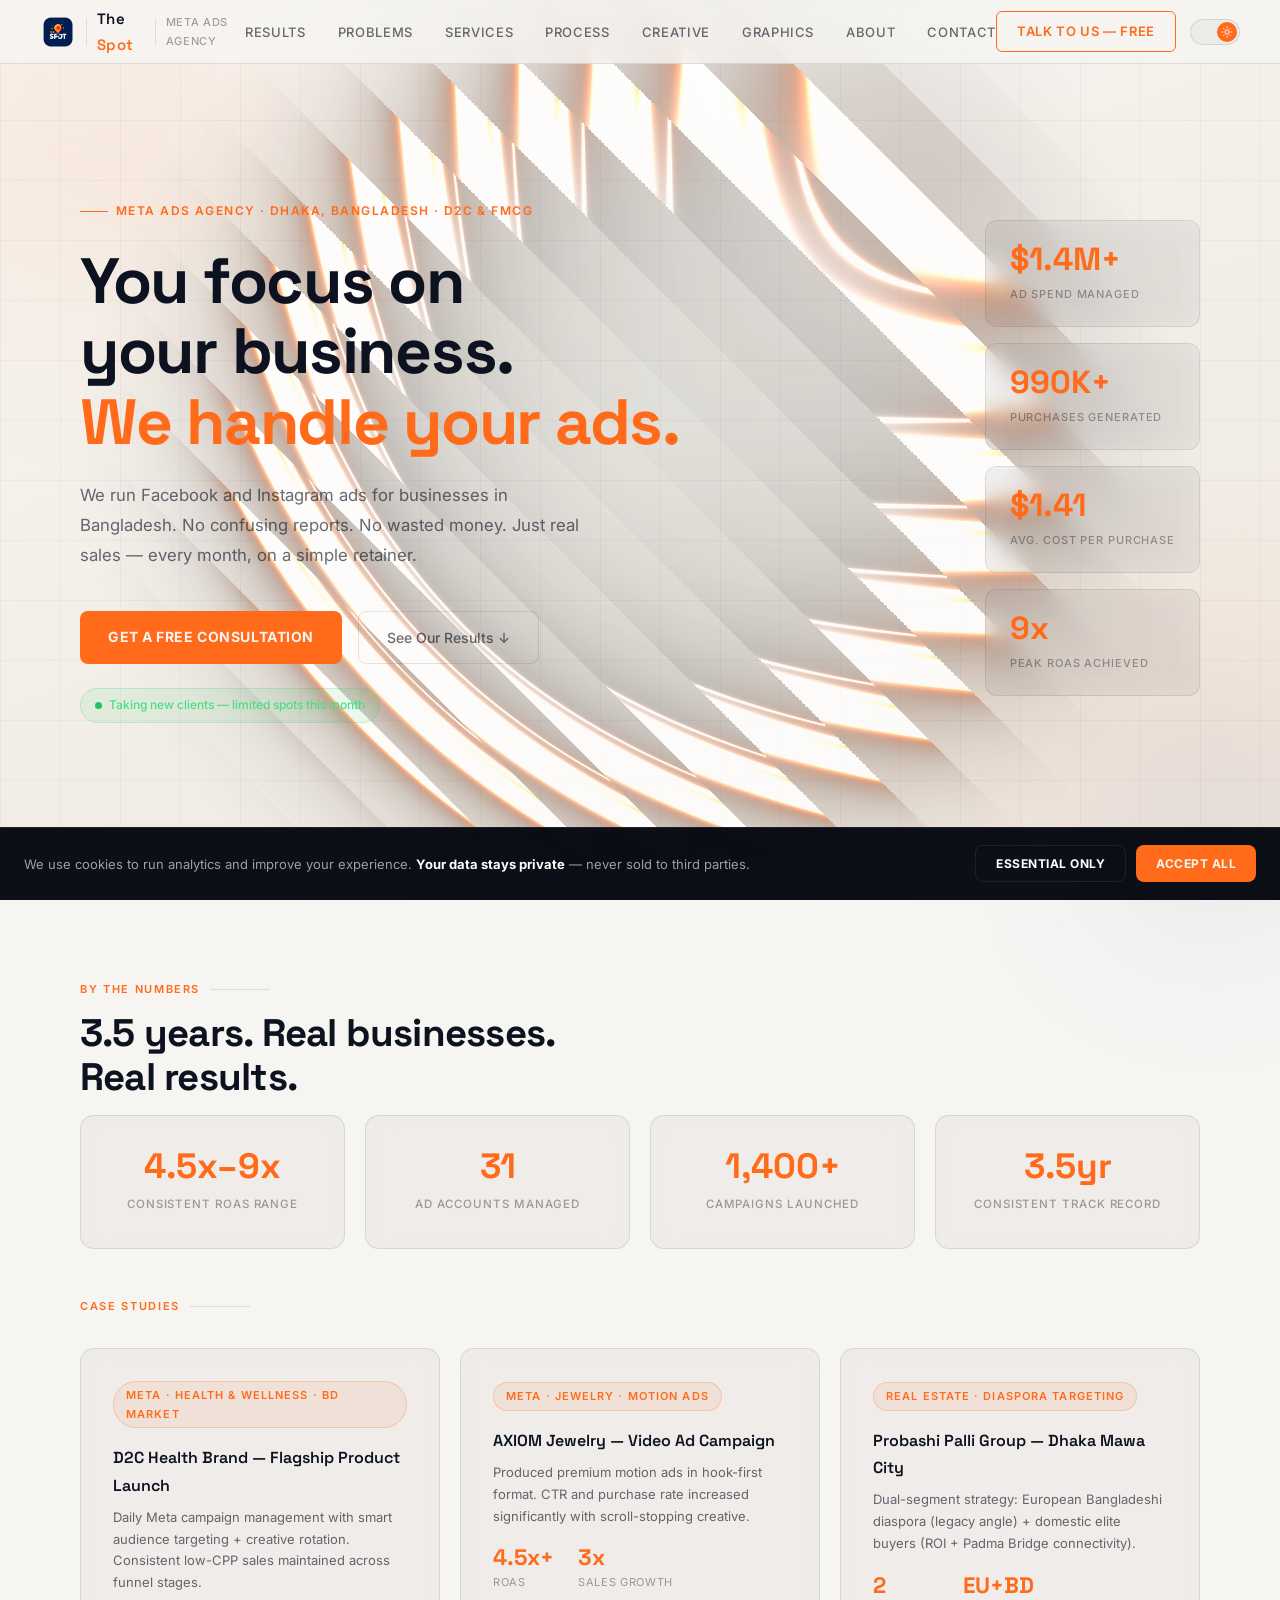
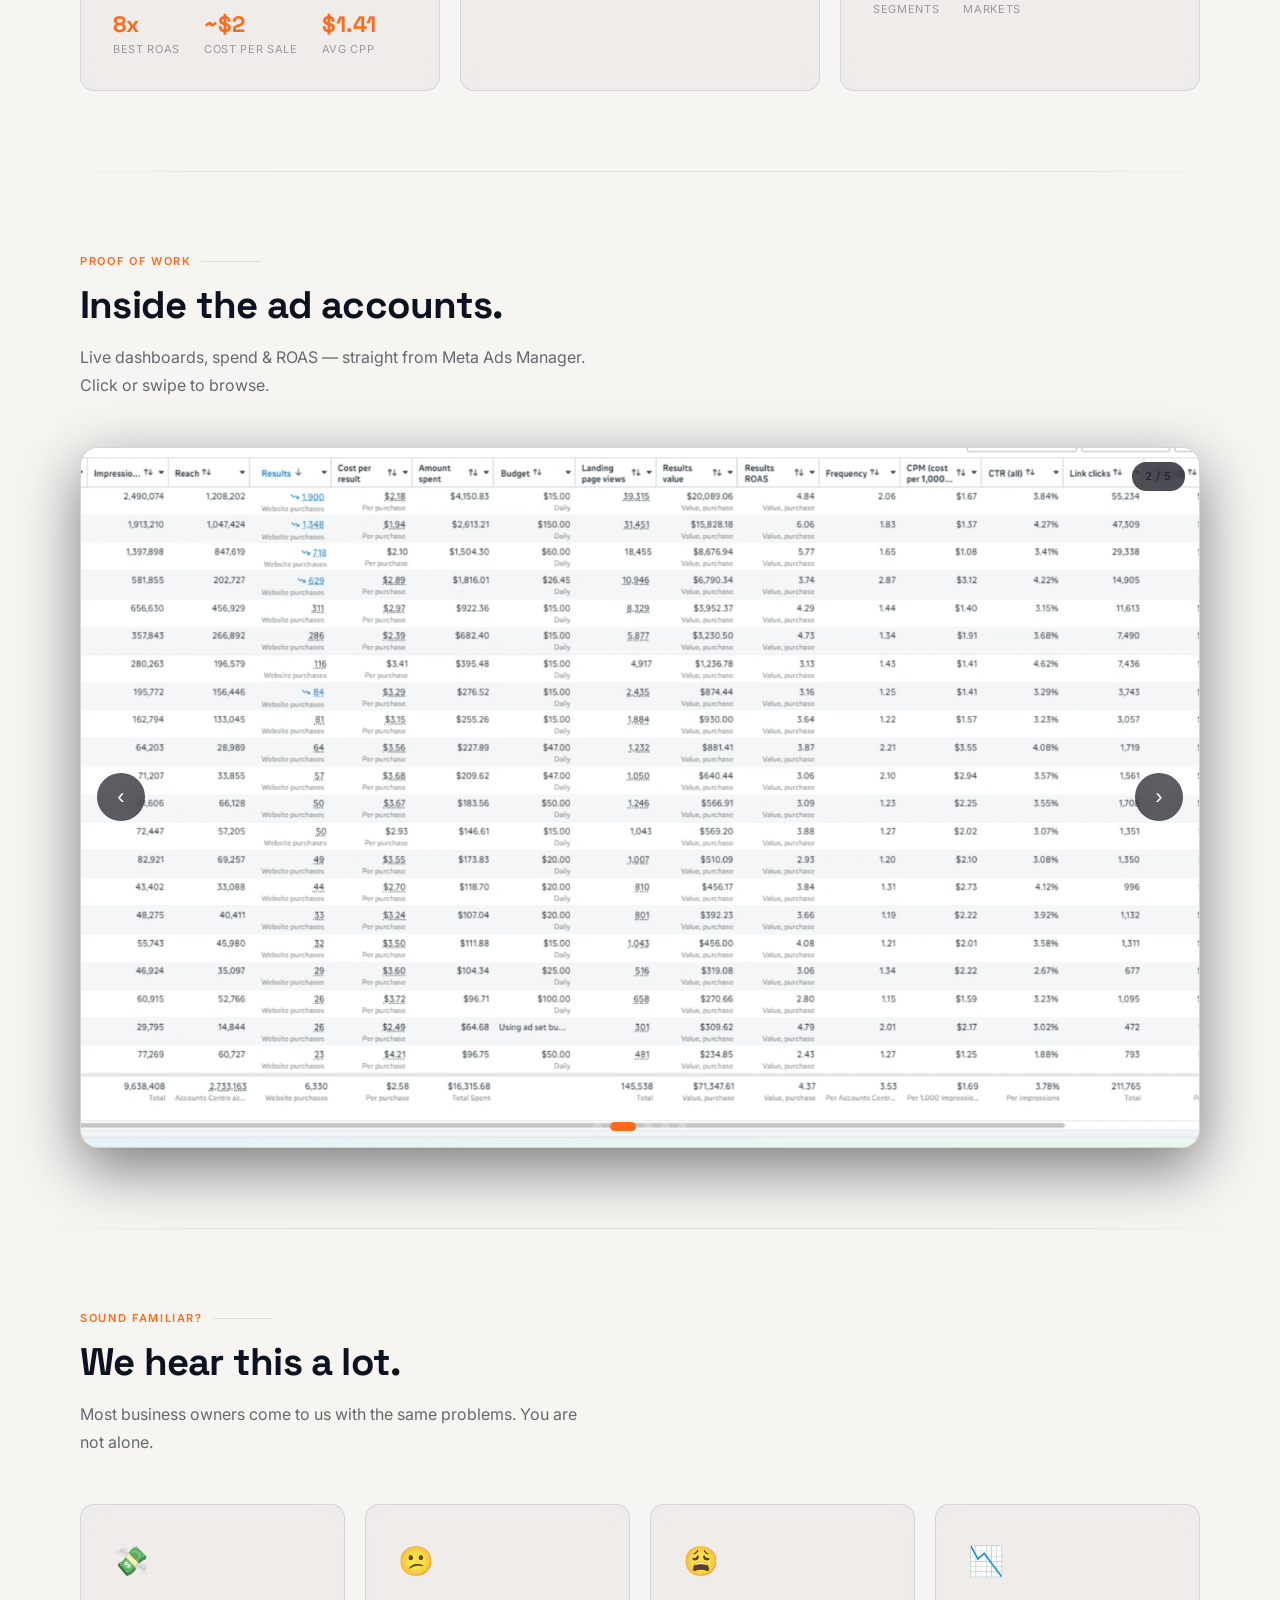
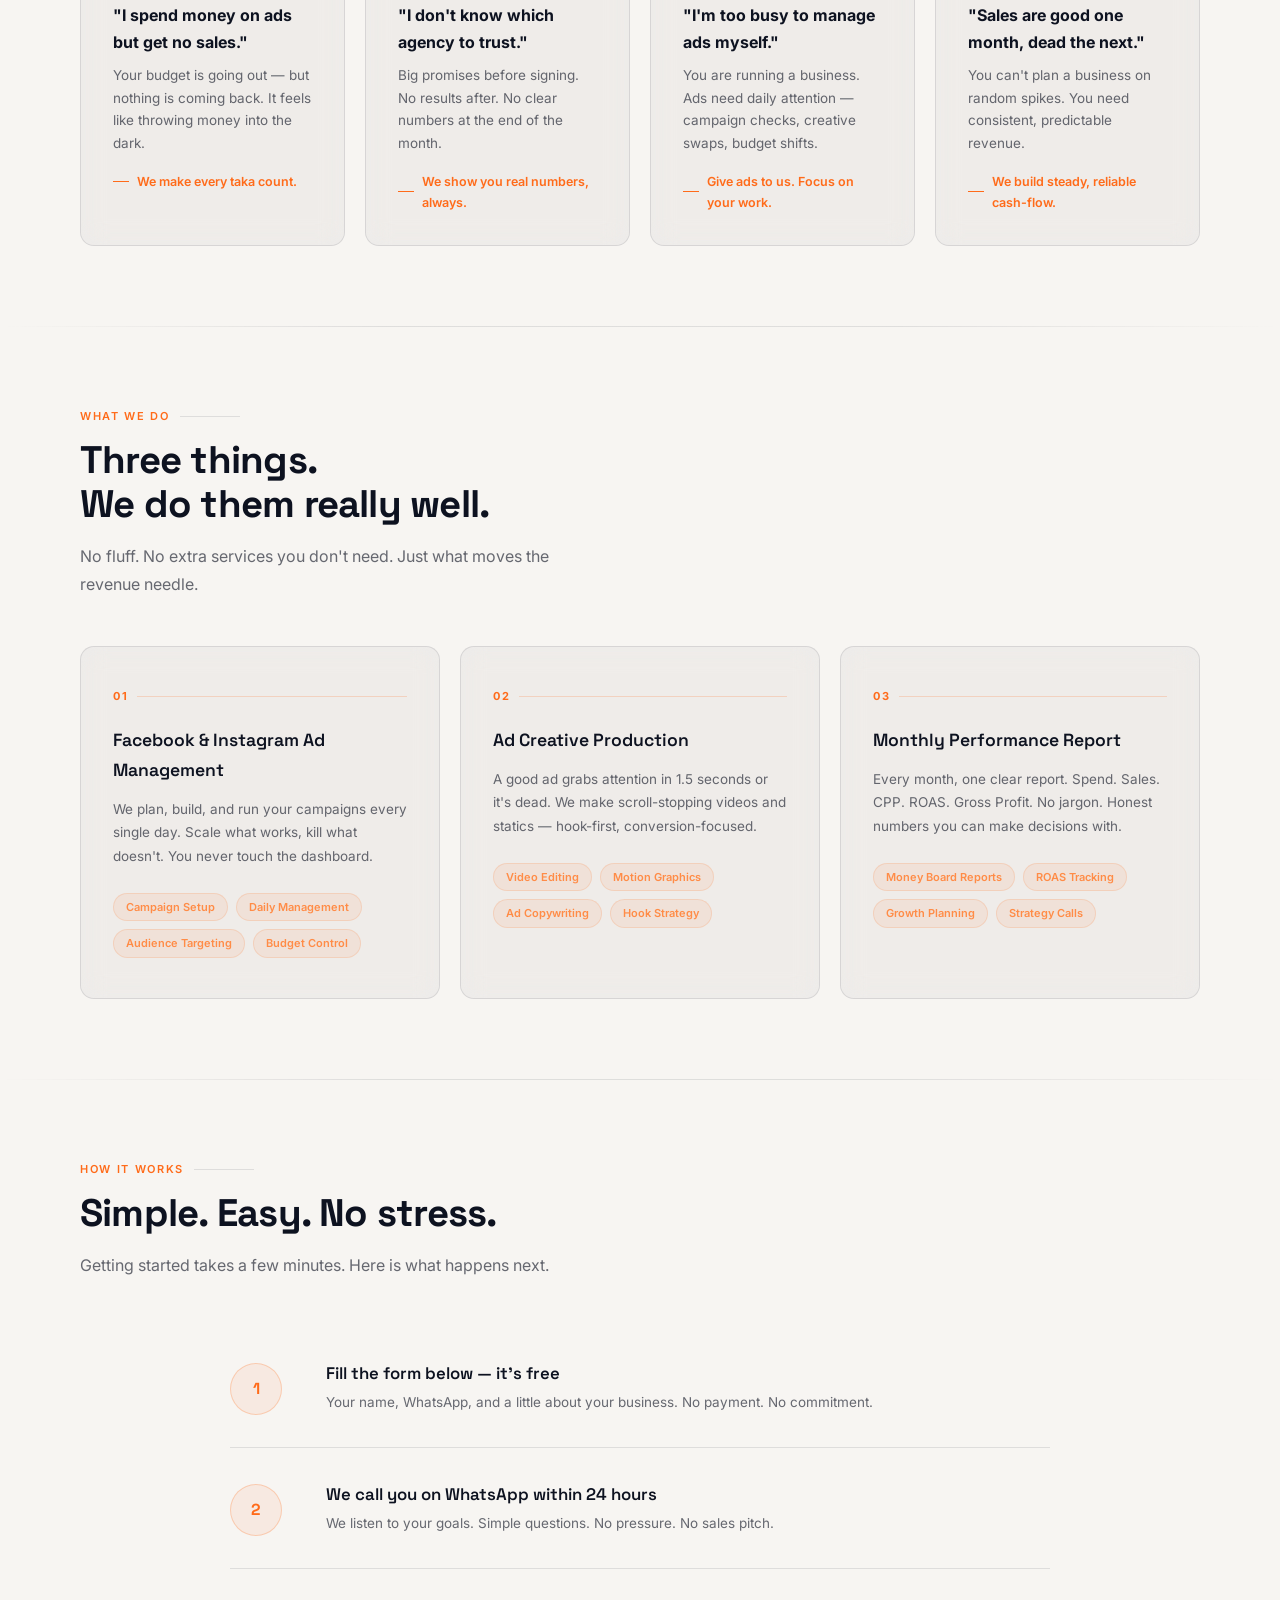
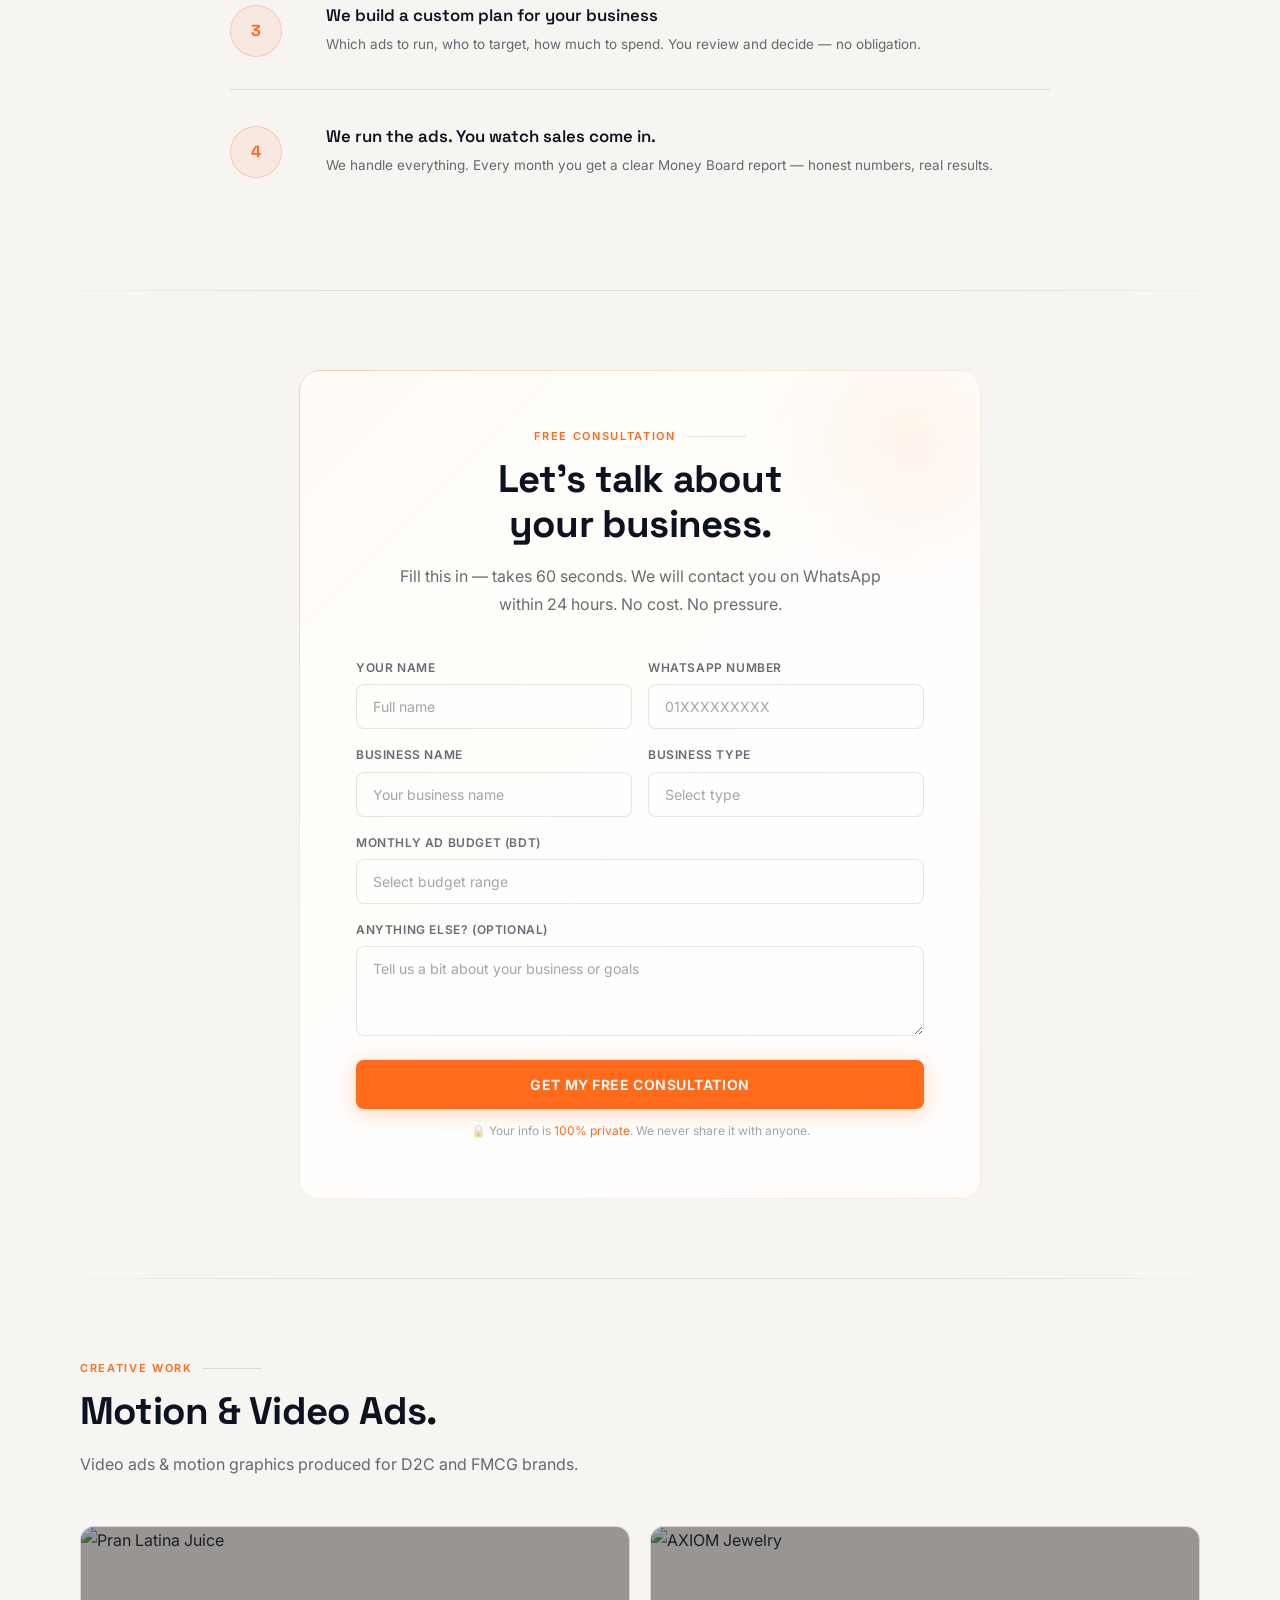
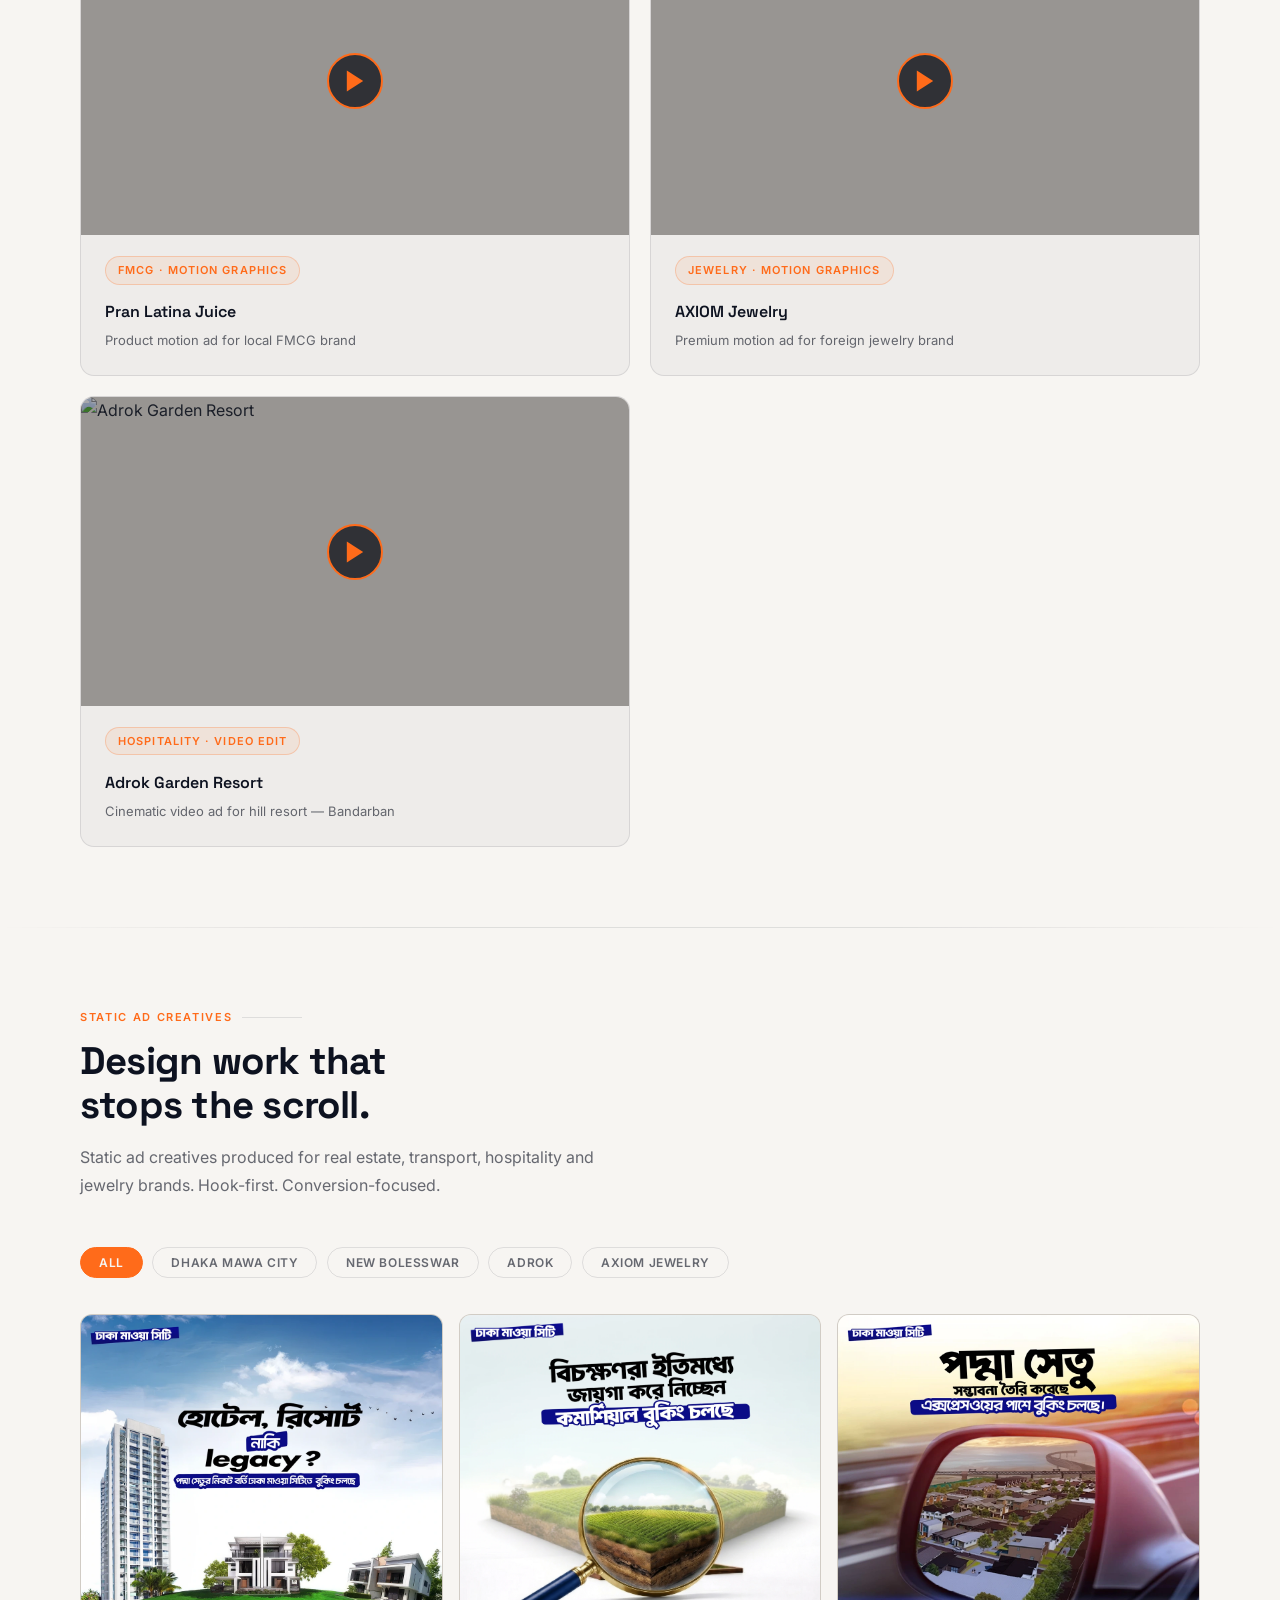
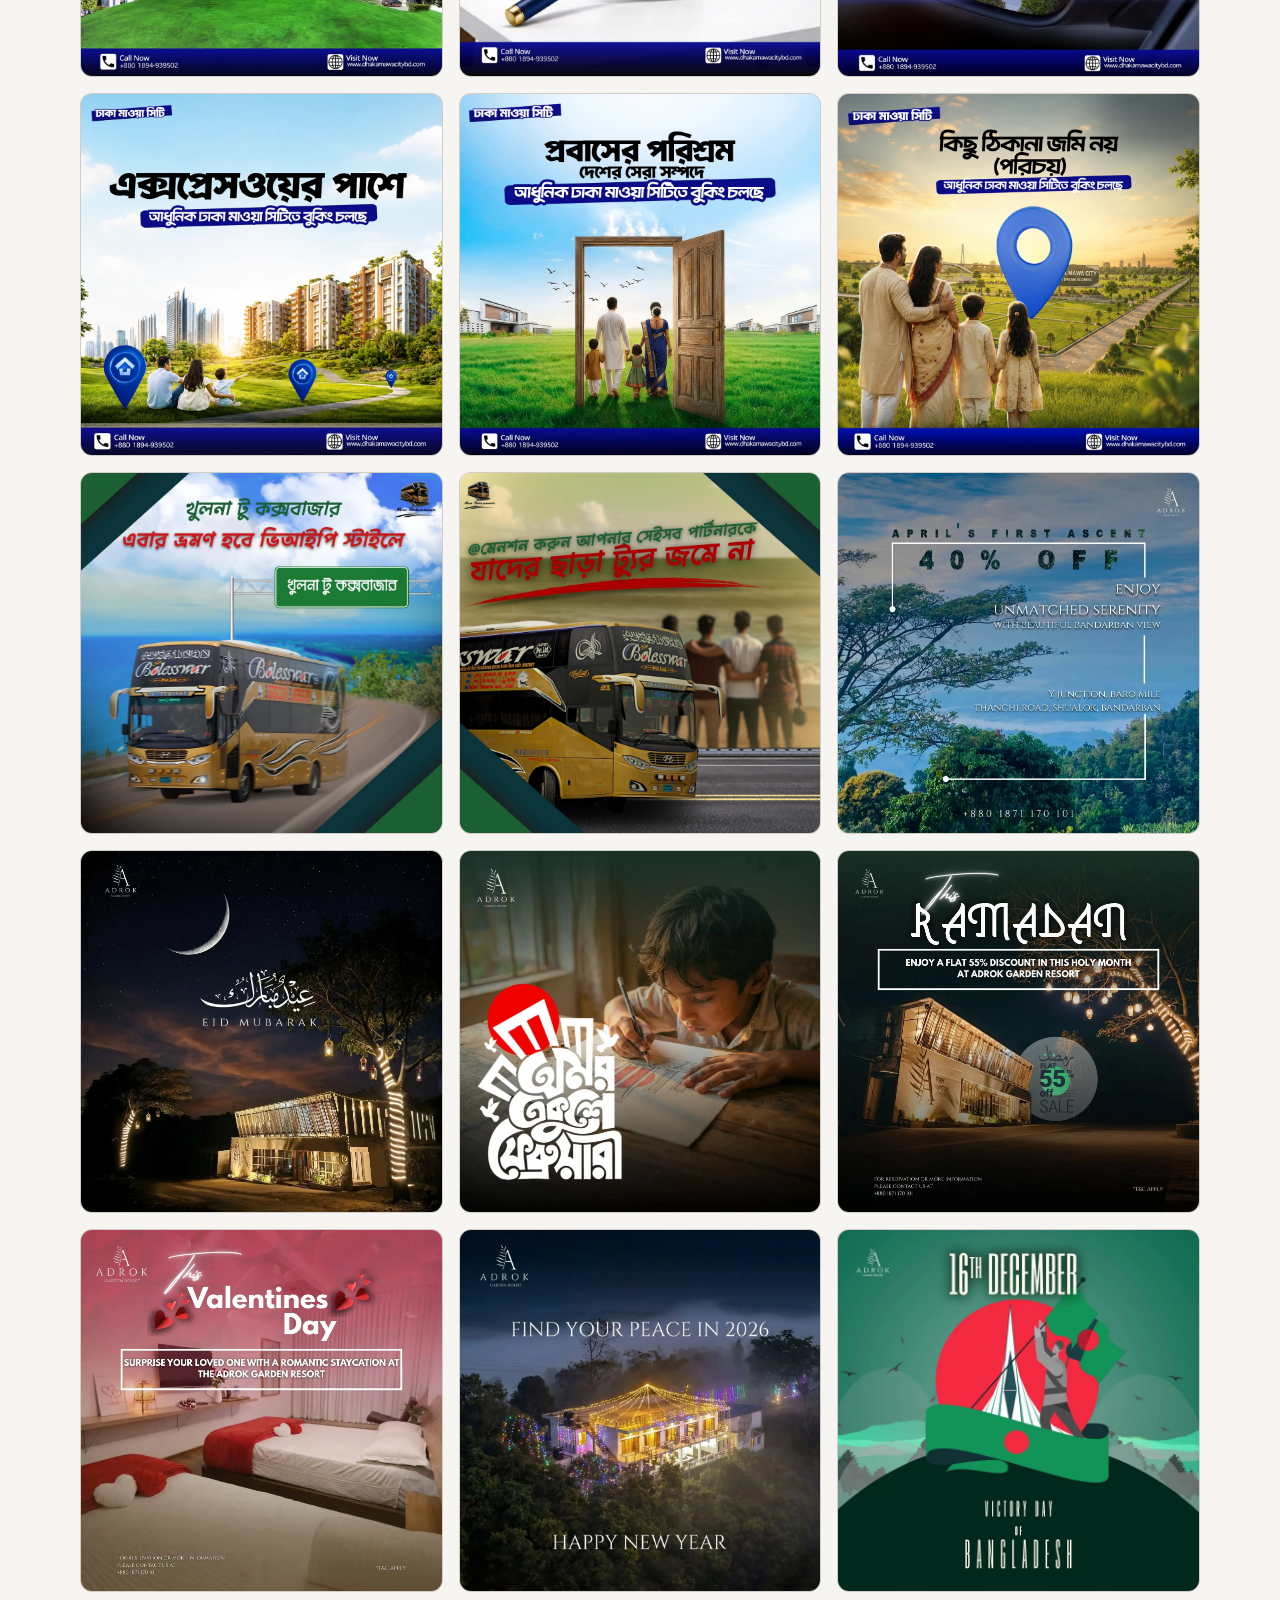
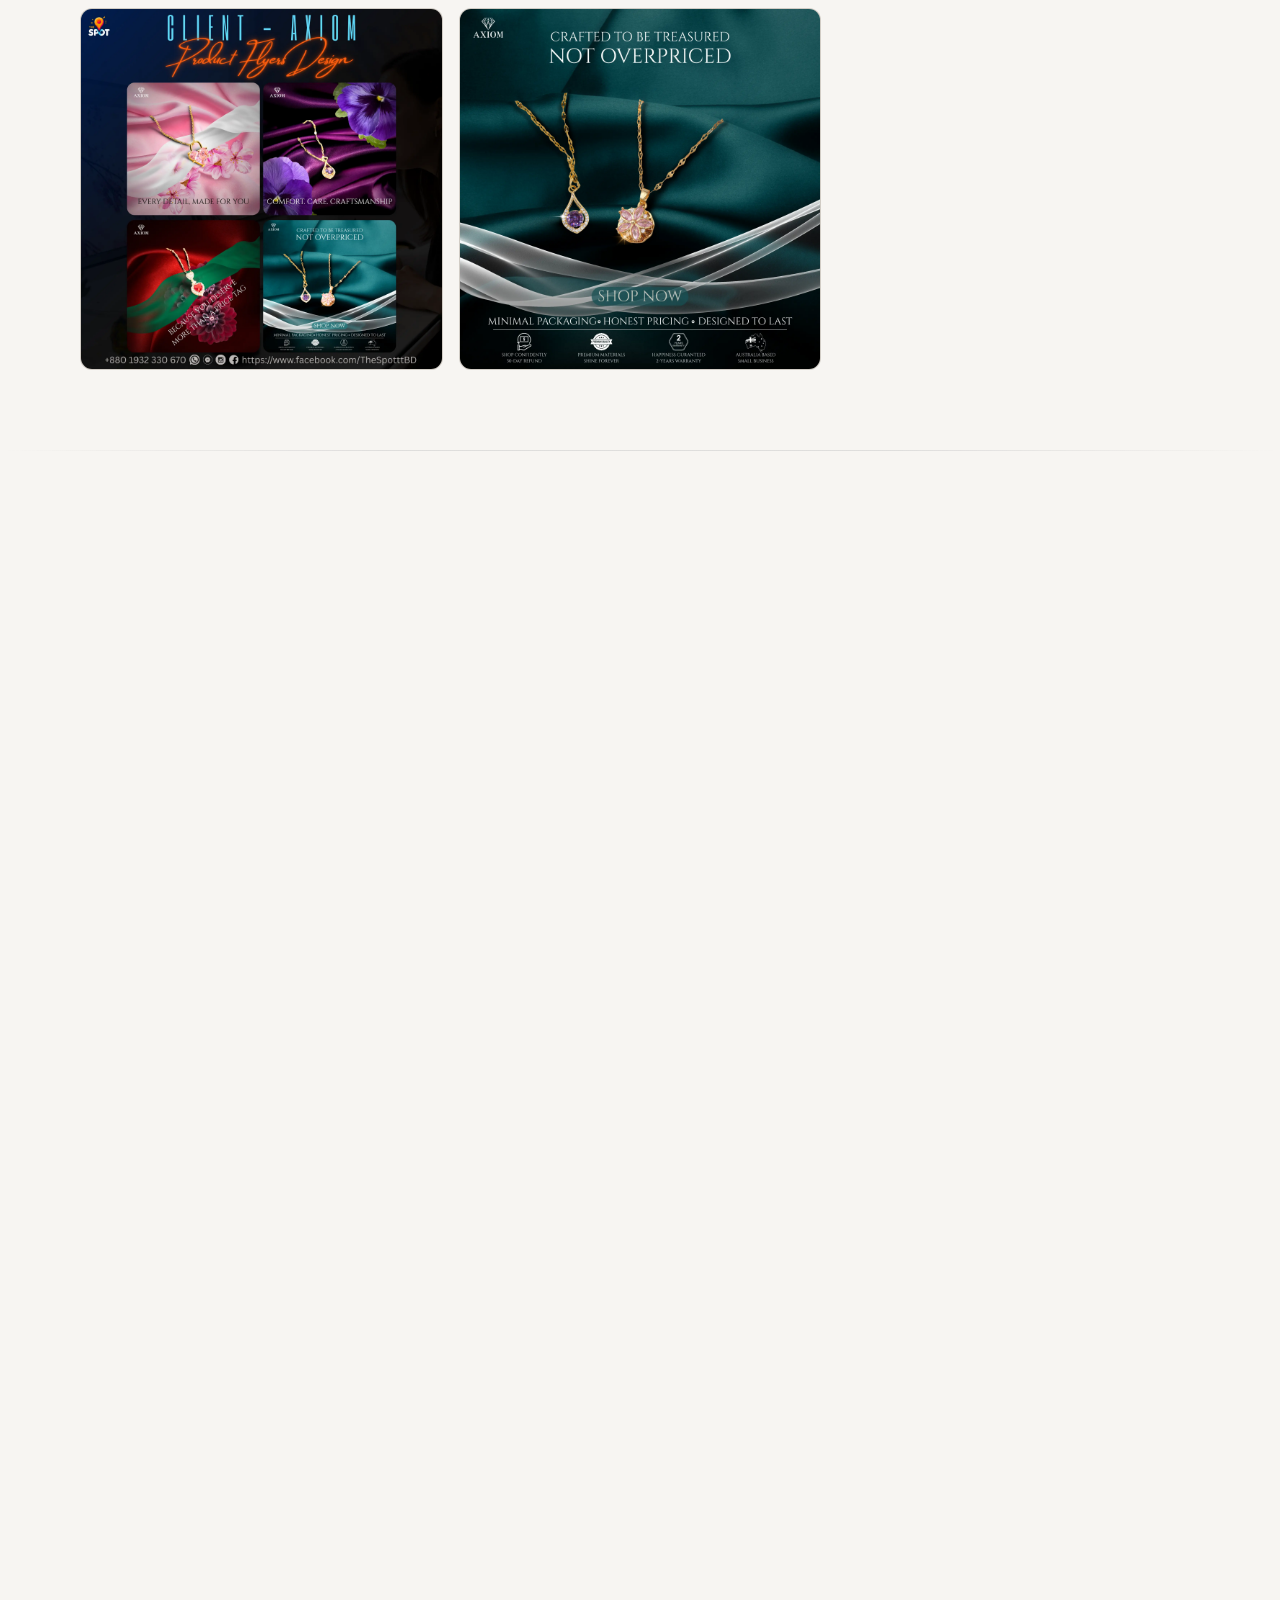
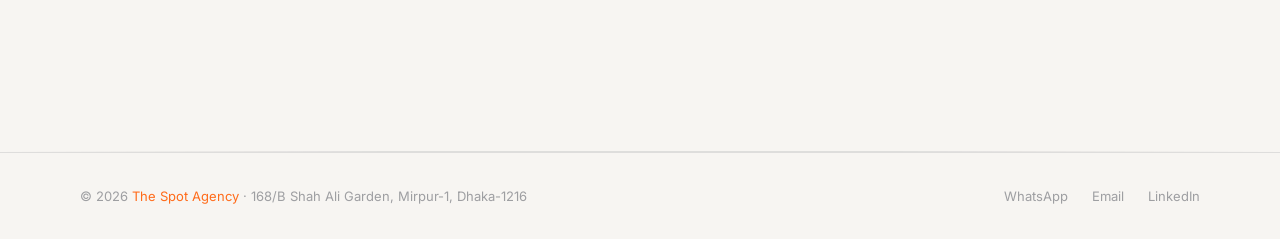
==== commit f1871477: "nav button aligned" ====
--- a/index.html
+++ b/index.html
@@ -92,9 +92,9 @@
     <span class="nav-sub">Meta Ads Agency</span>
   </a>
   <ul class="nav-links">
+    <li><a href="#results">Results</a></li>
     <li><a href="#problems">Problems</a></li>
     <li><a href="#services">Services</a></li>
-    <li><a href="#results">Results</a></li>
     <li><a href="#how">Process</a></li>
     <li><a href="#creative">Creative</a></li>
     <li><a href="#graphics">Graphics</a></li>
@@ -115,9 +115,9 @@
 
 <!-- Mobile drawer -->
 <div class="mobile-menu" id="mobileMenu">
+  <a href="#results" onclick="closeMobileMenu()">Results</a>
   <a href="#problems" onclick="closeMobileMenu()">Problems</a>
   <a href="#services" onclick="closeMobileMenu()">Services</a>
-  <a href="#results" onclick="closeMobileMenu()">Results</a>
   <a href="#how" onclick="closeMobileMenu()">Process</a>
   <a href="#creative" onclick="closeMobileMenu()">Creative</a>
   <a href="#graphics" onclick="closeMobileMenu()">Graphics</a>
--- a/css/style.css
+++ b/css/style.css
@@ -21,6 +21,8 @@
   --nav-bg-scrolled:rgba(5,8,16,0.95);
   --font-display:'Space Grotesk',sans-serif;
   --font-body:'Inter',sans-serif;
+  --form-bg:rgba(8,12,26,0.95);
+  --select-bg:#080e1f;
 }
 
 :root[data-theme="light"]{
@@ -37,6 +39,8 @@
   --nav-bg:rgba(247,245,242,0.78);
   --menu-bg:rgba(247,245,242,0.98);
   --nav-bg-scrolled:rgba(247,245,242,0.95);
+  --form-bg:rgba(255,255,255,0.9);
+  --select-bg:#ffffff;
 }
 
 [data-theme="light"] body::before{
@@ -330,7 +334,7 @@
 
 .form-outer{max-width:680px;margin:0 auto;position:relative}
 .form-outer::before{content:'';position:absolute;inset:-1px;border-radius:22px;background:linear-gradient(135deg,rgba(255,107,26,0.3),rgba(245,166,35,0.15),transparent,rgba(255,107,26,0.1));z-index:0}
-.form-wrap{position:relative;z-index:1;background:rgba(8,12,26,0.95);border-radius:20px;padding:3.5rem;overflow:hidden}
+.form-wrap{position:relative;z-index:1;background:var(--form-bg);border-radius:20px;padding:3.5rem;overflow:hidden}
 .form-wrap::before{content:'';position:absolute;top:-80px;right:-80px;width:300px;height:300px;background:radial-gradient(circle,rgba(255,107,26,0.07),transparent 70%);border-radius:50%;pointer-events:none}
 .form-wrap .section-title{text-align:center}
 .form-wrap .section-desc{text-align:center;margin:0 auto 2.5rem}
@@ -343,7 +347,7 @@
 select{cursor:pointer;color:var(--white-30)}
 select.selected{color:var(--white)}
 input:focus,select:focus,textarea:focus{border-color:rgba(255,107,26,0.5);background:rgba(255,107,26,0.03);box-shadow:0 0 0 3px rgba(255,107,26,0.08)}
-select option{background:#080e1f;color:var(--white)}
+select option{background:var(--select-bg);color:var(--white)}
 textarea{resize:vertical;min-height:90px}
 .sub-btn{background:var(--orange);color:var(--navy);border:none;border-radius:8px;padding:16px;font-family:var(--font-body);font-size:14px;font-weight:700;cursor:pointer;margin-top:8px;transition:all 0.3s;position:relative;overflow:hidden;letter-spacing:0.04em;text-transform:uppercase;box-shadow:0 4px 20px rgba(255,107,26,0.3);width:100%}
 .sub-btn::before{content:'';position:absolute;top:0;left:-100%;width:100%;height:100%;background:linear-gradient(90deg,transparent,rgba(255,255,255,0.12),transparent);transition:left 0.5s}
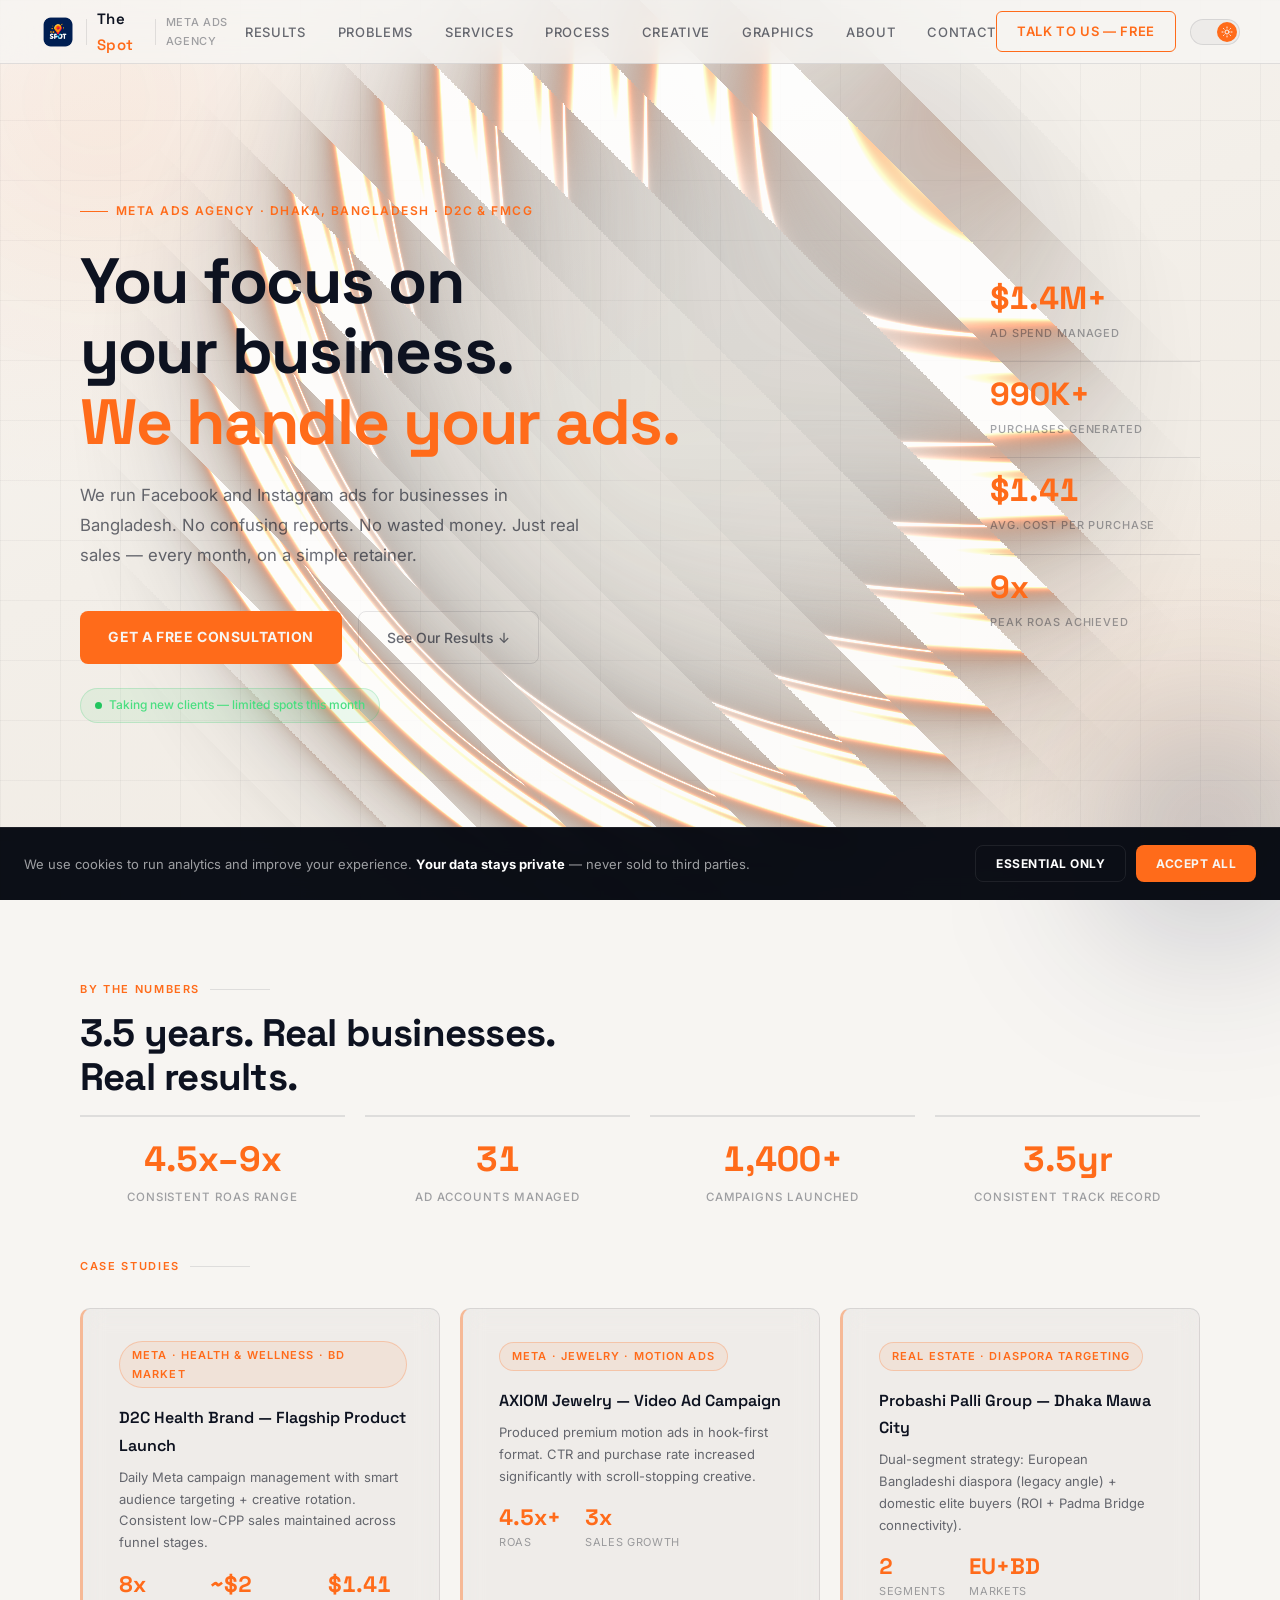
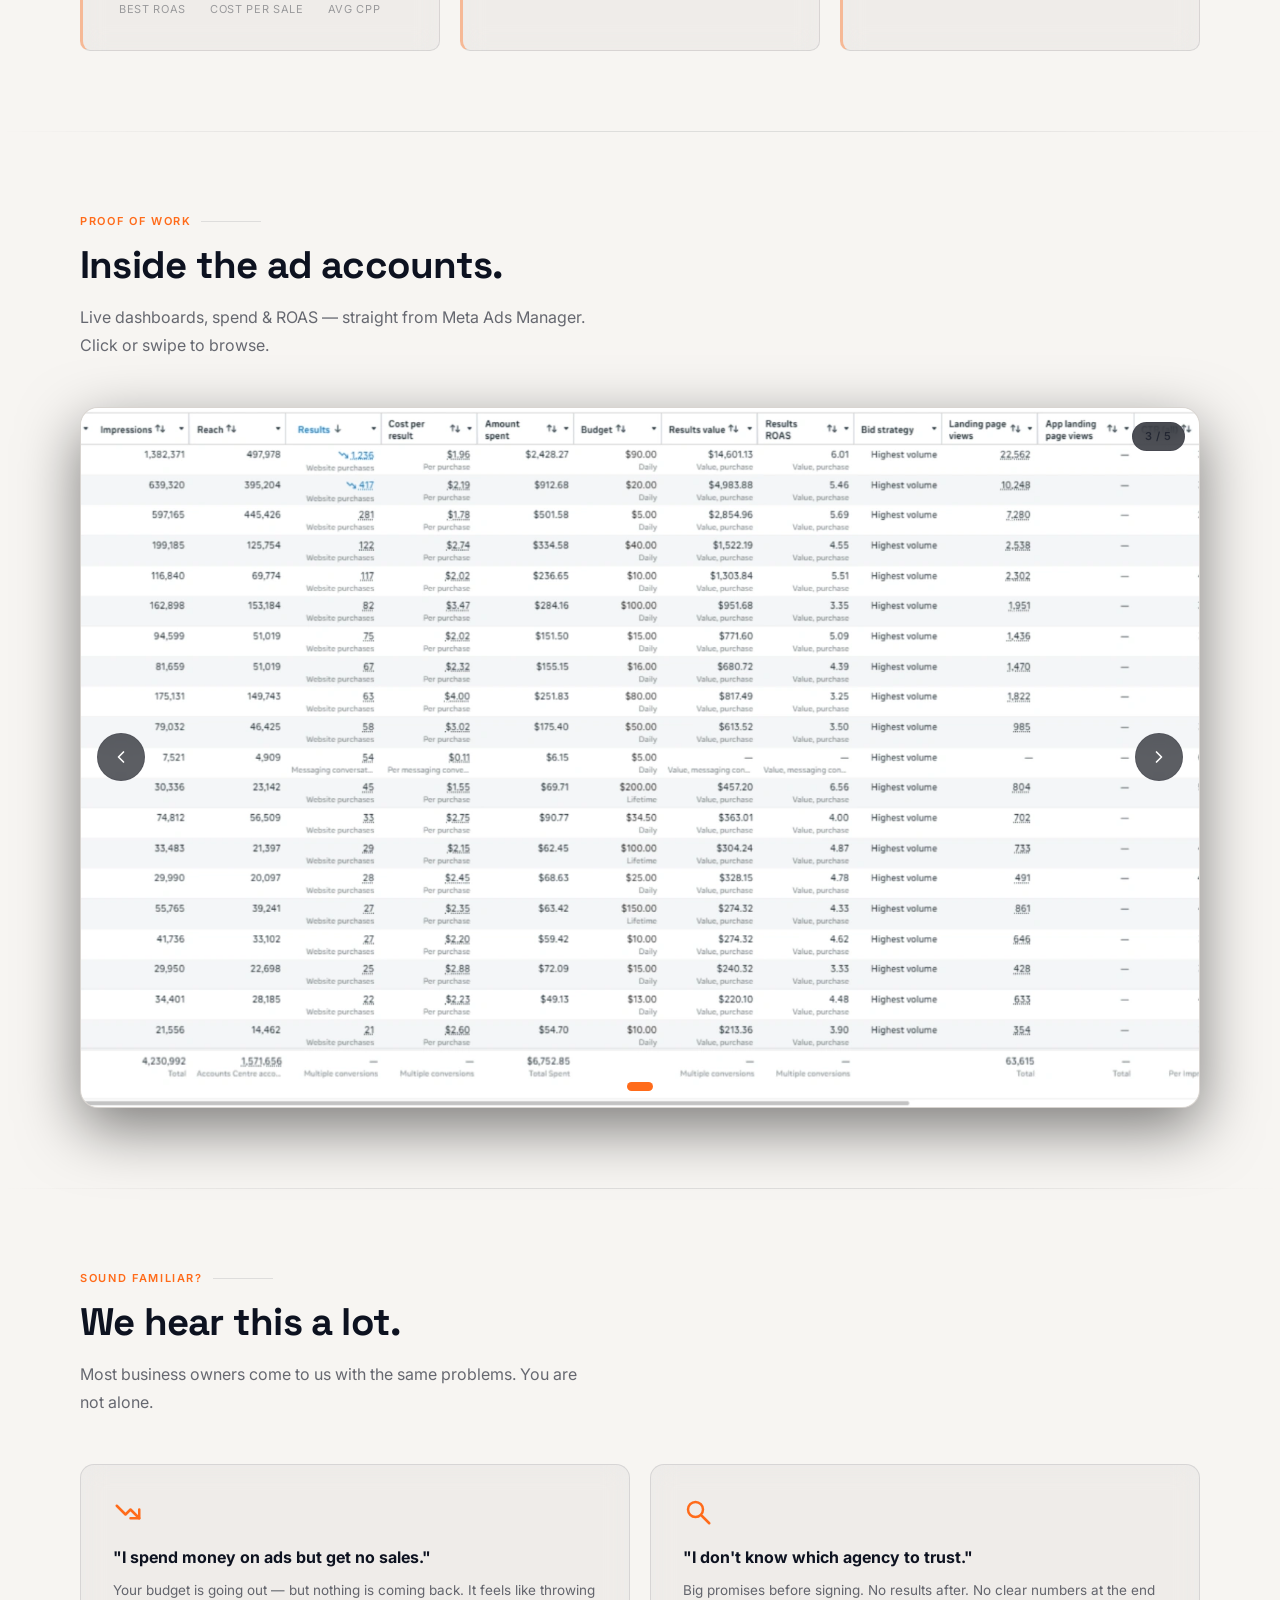
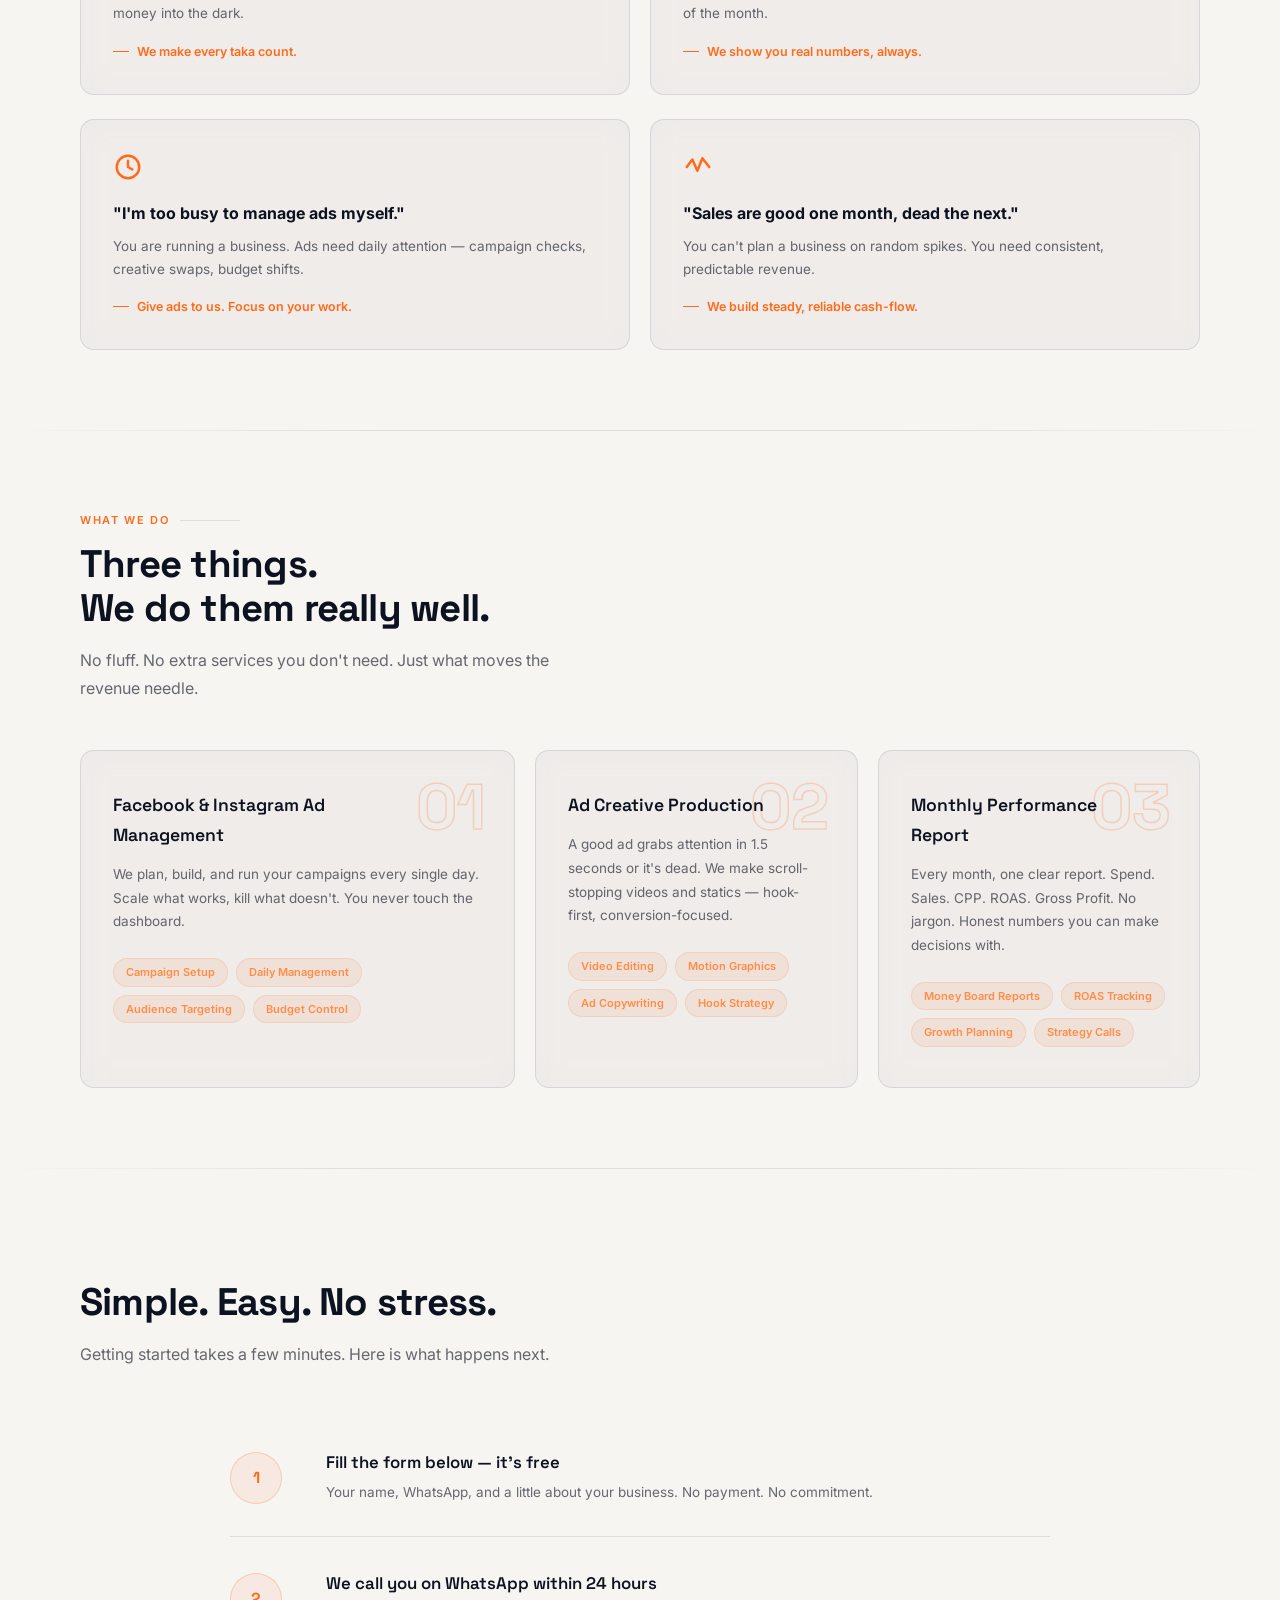
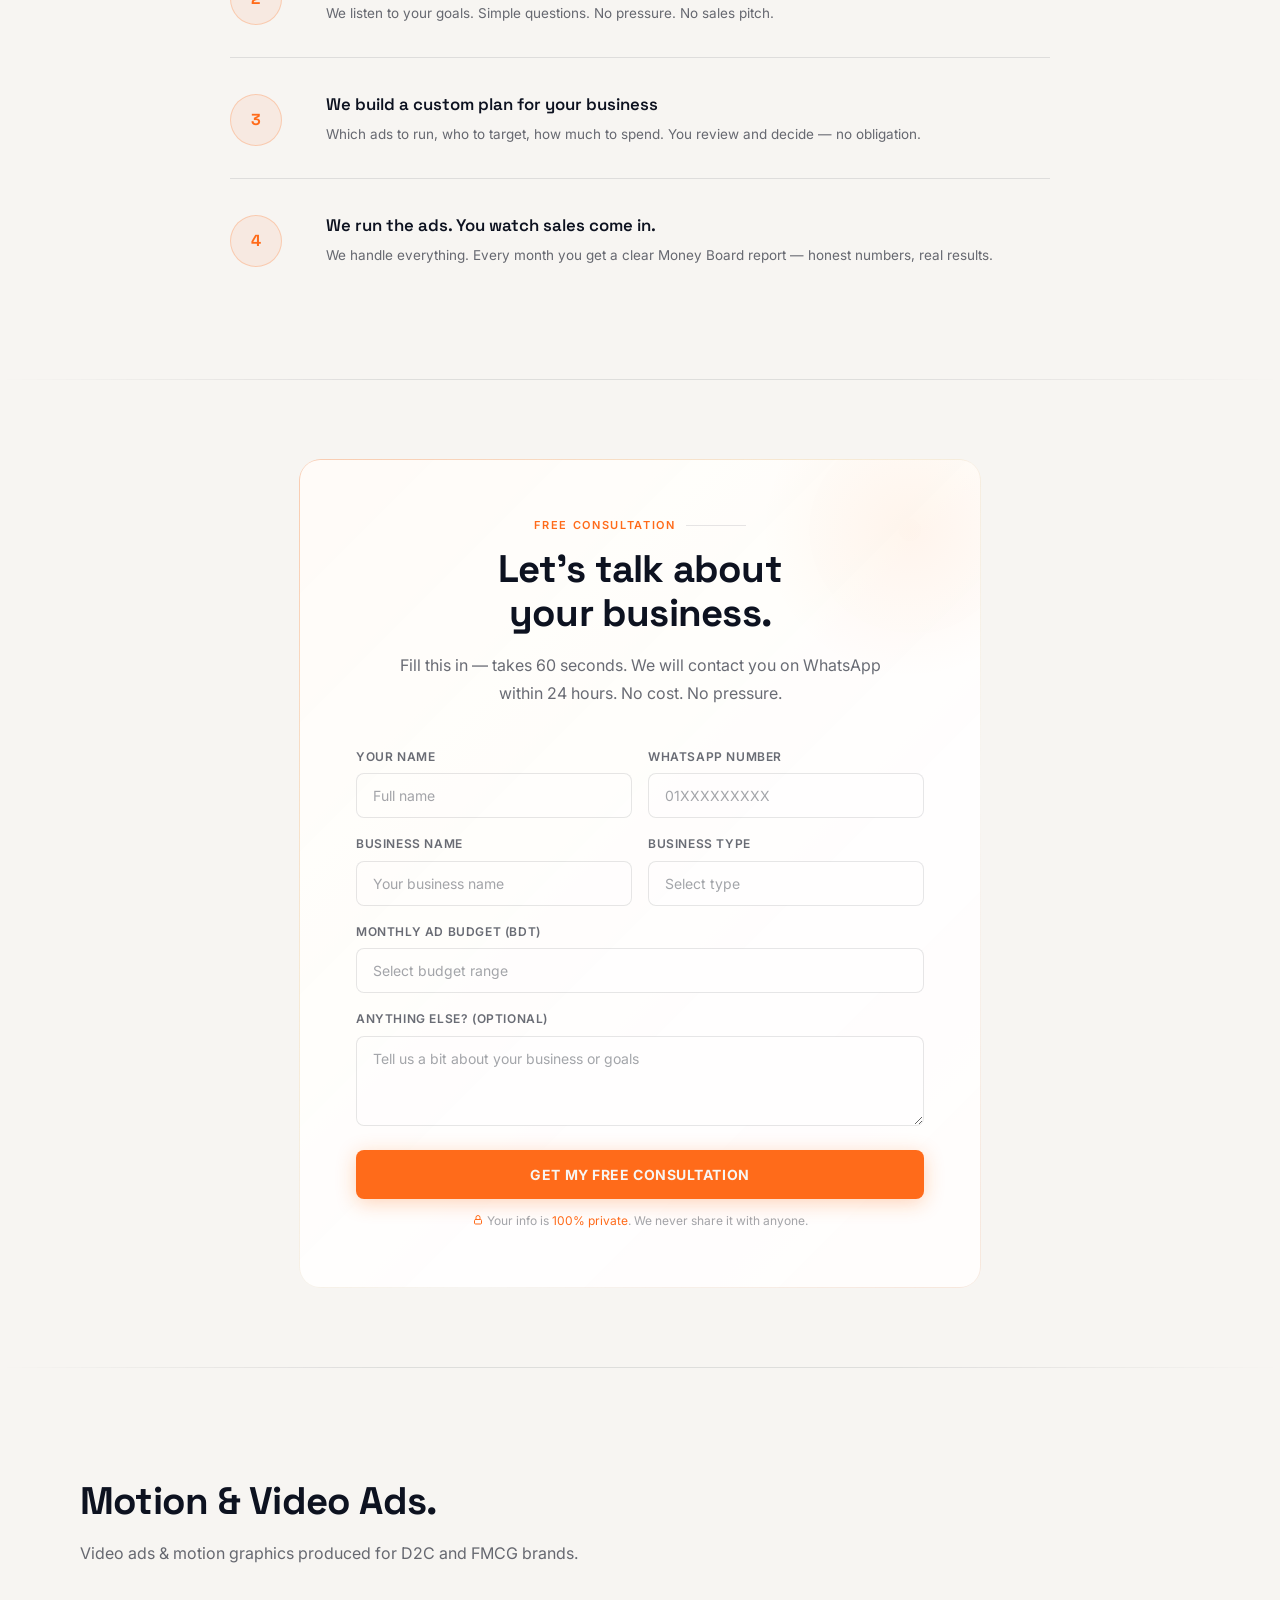
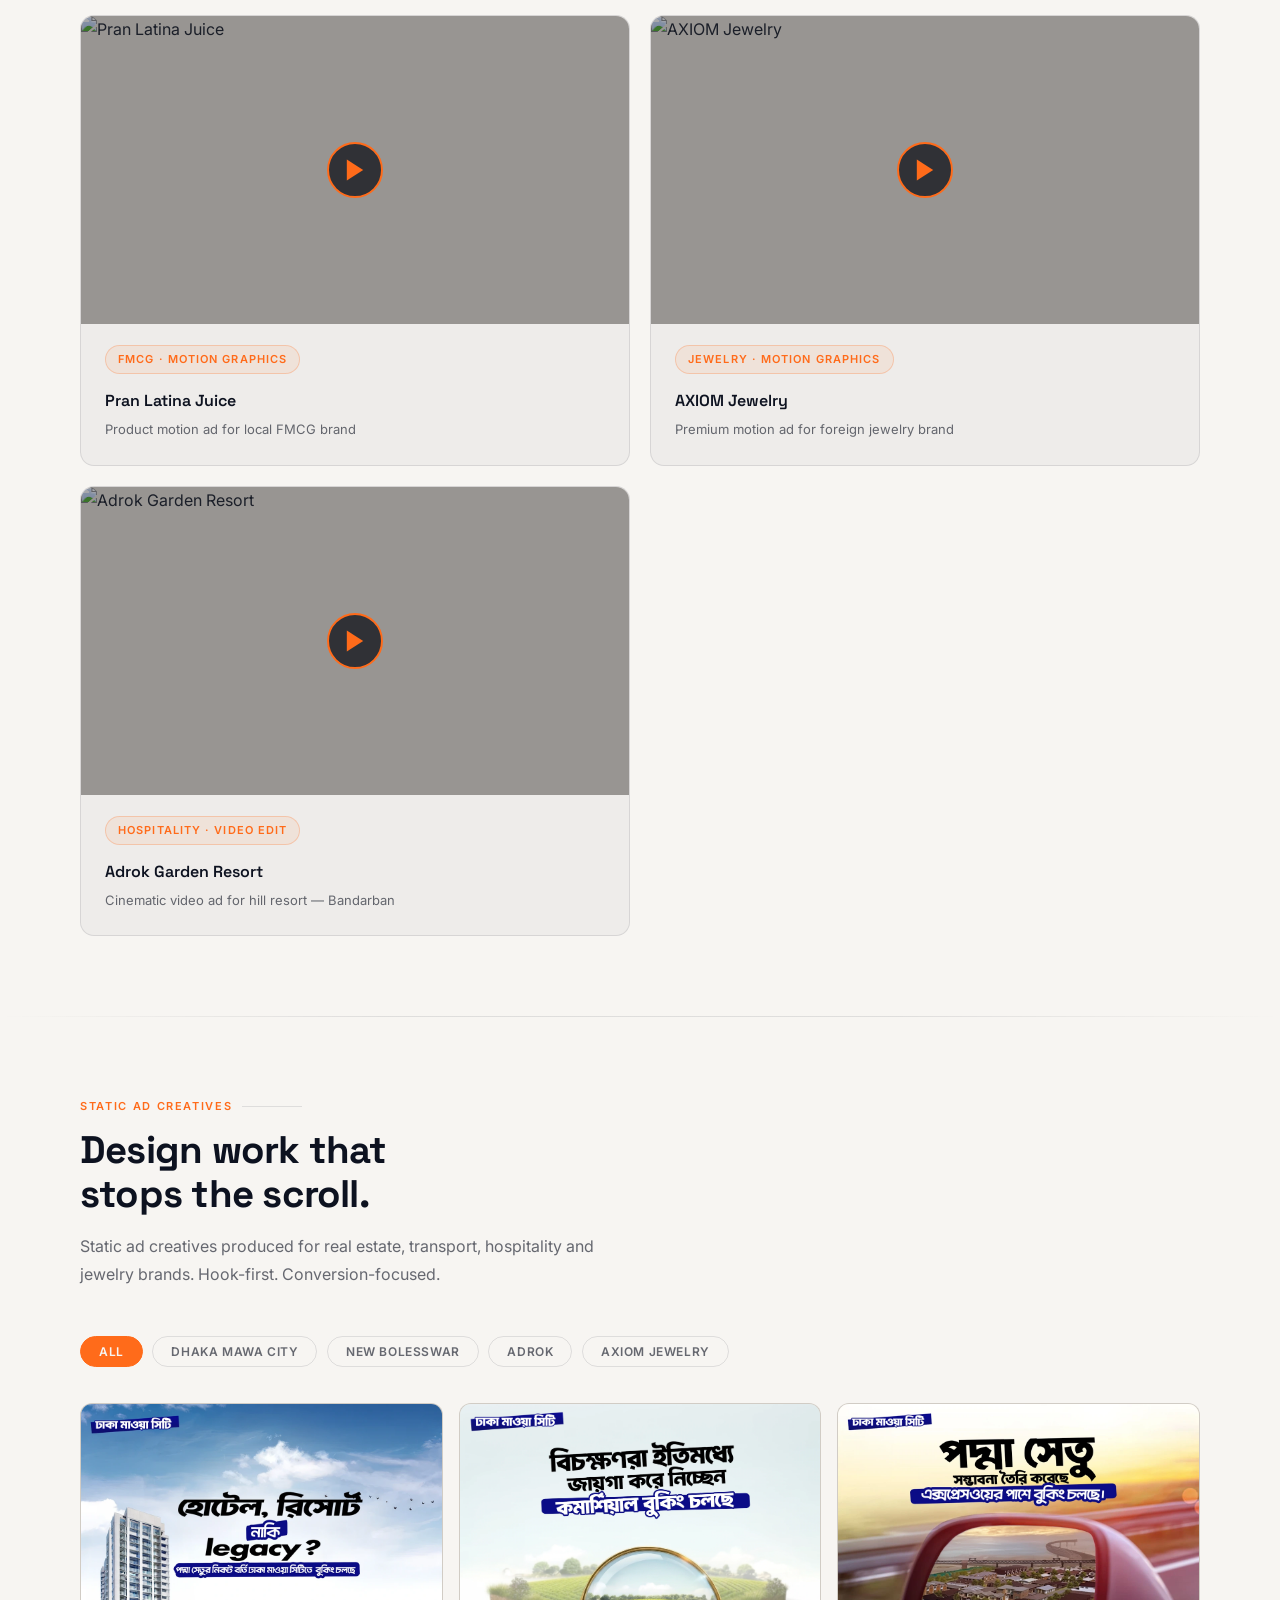
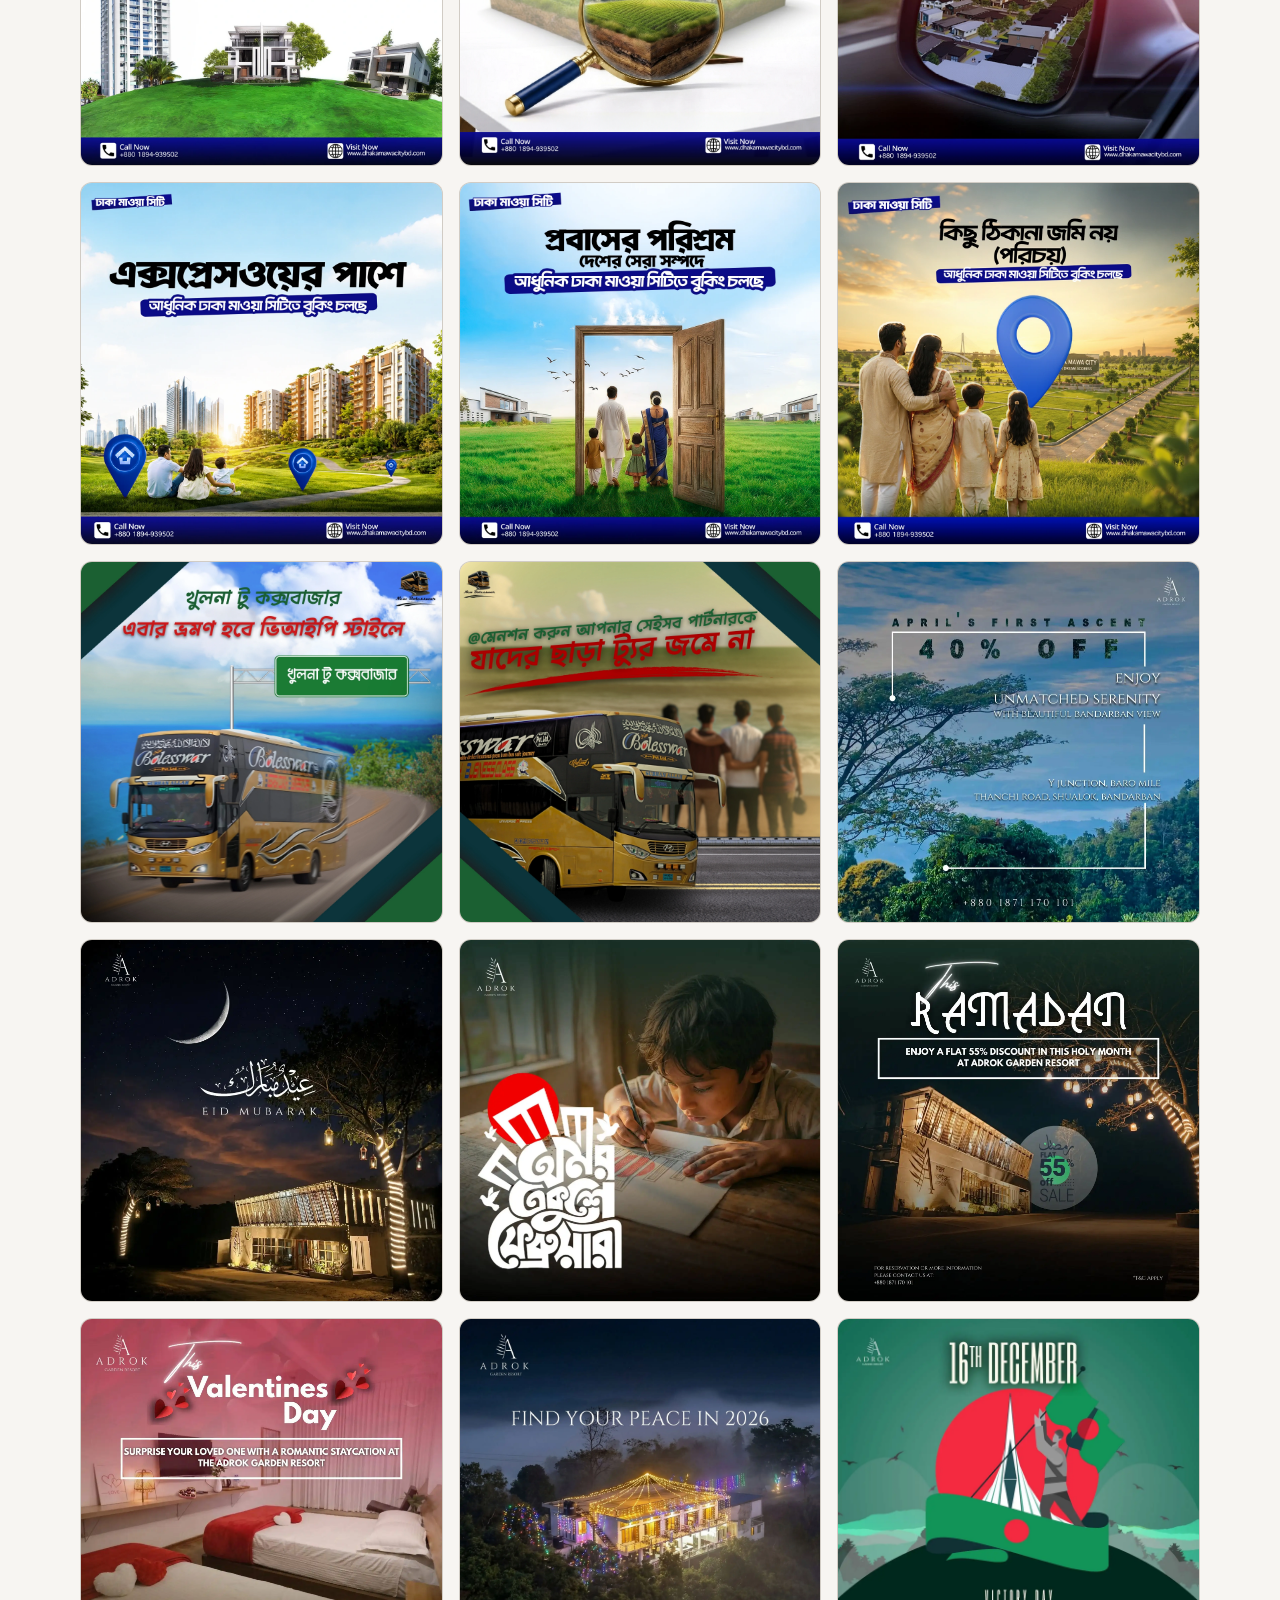
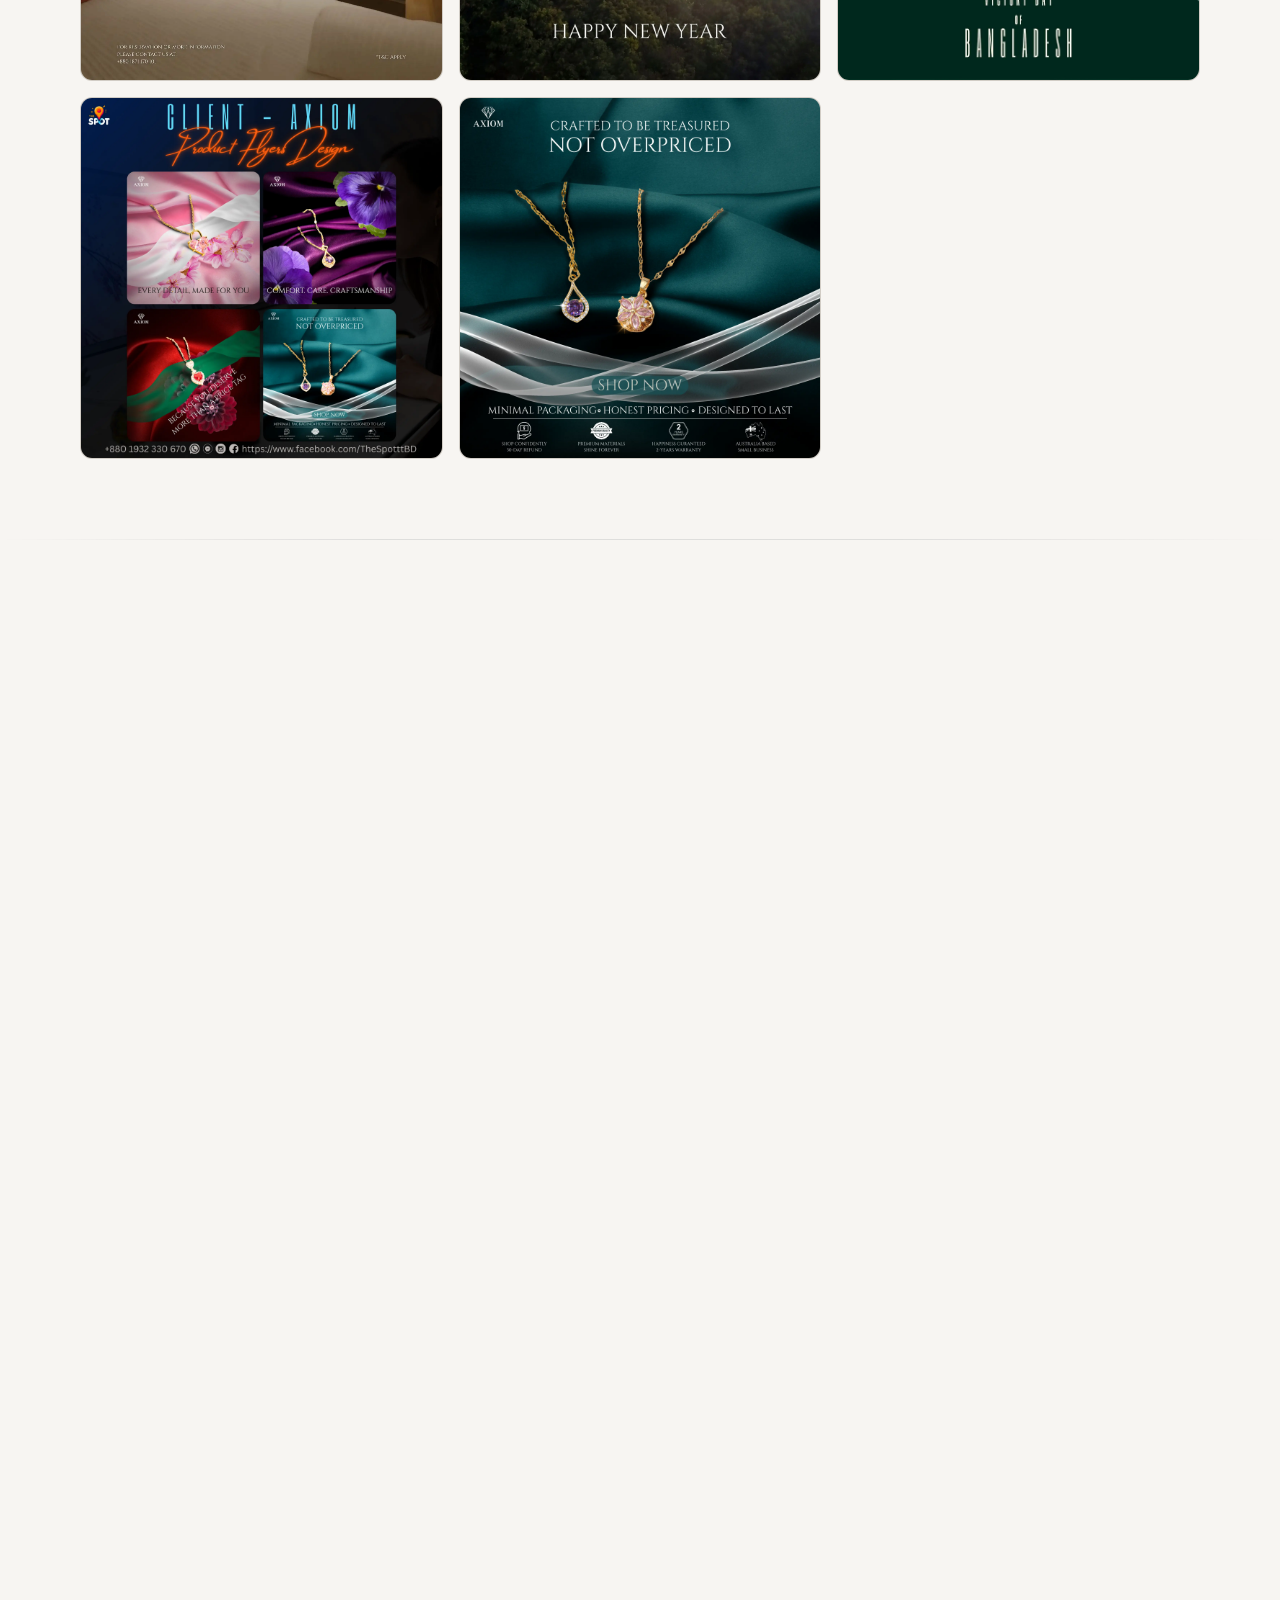
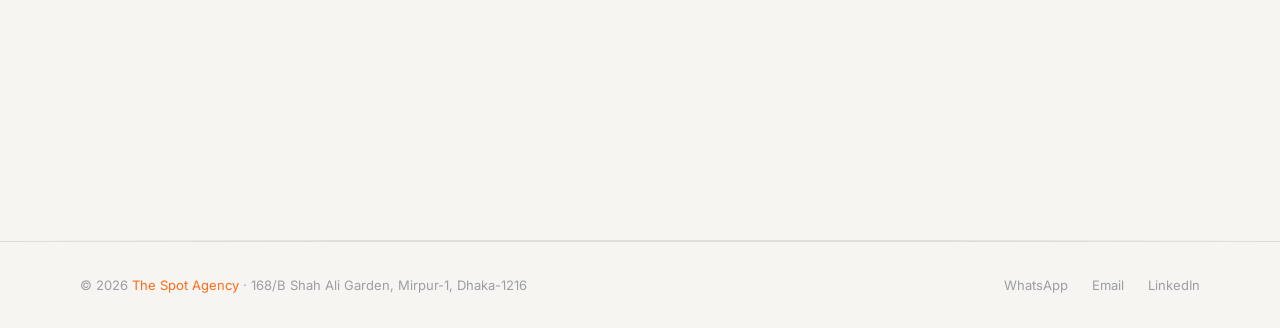
==== commit f8bae507: "Redesign: fix icons, card variation, color consistency" ====
--- a/index.html
+++ b/index.html
@@ -153,23 +153,19 @@
         </div>
       </div>
       <div class="hero-stats">
-        <div class="stat-card lg-card reveal reveal-delay-1">
-          <div class="lg-shimmer"></div><div class="lg-sweep"></div>
+        <div class="stat-card reveal reveal-delay-1">
           <span class="stat-val">$1.4M+</span>
           <span class="stat-label">Ad Spend Managed</span>
         </div>
-        <div class="stat-card lg-card reveal reveal-delay-2">
-          <div class="lg-shimmer"></div><div class="lg-sweep"></div>
+        <div class="stat-card reveal reveal-delay-2">
           <span class="stat-val">990K+</span>
           <span class="stat-label">Purchases Generated</span>
         </div>
-        <div class="stat-card lg-card reveal reveal-delay-3">
-          <div class="lg-shimmer"></div><div class="lg-sweep"></div>
+        <div class="stat-card reveal reveal-delay-3">
           <span class="stat-val">$1.41</span>
           <span class="stat-label">Avg. Cost Per Purchase</span>
         </div>
-        <div class="stat-card lg-card reveal reveal-delay-4">
-          <div class="lg-shimmer"></div><div class="lg-sweep"></div>
+        <div class="stat-card reveal reveal-delay-4">
           <span class="stat-val">9x</span>
           <span class="stat-label">Peak ROAS Achieved</span>
         </div>
@@ -185,23 +181,19 @@
     <div class="section-label reveal">By The Numbers</div>
     <h2 class="section-title reveal reveal-delay-1">3.5 years. Real businesses.<br>Real results.</h2>
     <div class="metrics-grid">
-      <div class="metric-item lg-card reveal reveal-delay-1">
-        <div class="lg-shimmer"></div><div class="lg-sweep"></div>
+      <div class="metric-item reveal reveal-delay-1">
         <span class="metric-num">4.5x–9x</span>
         <span class="metric-desc">Consistent ROAS Range</span>
       </div>
-      <div class="metric-item lg-card reveal reveal-delay-2">
-        <div class="lg-shimmer"></div><div class="lg-sweep"></div>
+      <div class="metric-item reveal reveal-delay-2">
         <span class="metric-num">31</span>
         <span class="metric-desc">Ad Accounts Managed</span>
       </div>
-      <div class="metric-item lg-card reveal reveal-delay-3">
-        <div class="lg-shimmer"></div><div class="lg-sweep"></div>
+      <div class="metric-item reveal reveal-delay-3">
         <span class="metric-num">1,400+</span>
         <span class="metric-desc">Campaigns Launched</span>
       </div>
-      <div class="metric-item lg-card reveal reveal-delay-4">
-        <div class="lg-shimmer"></div><div class="lg-sweep"></div>
+      <div class="metric-item reveal reveal-delay-4">
         <span class="metric-num">3.5yr</span>
         <span class="metric-desc">Consistent Track Record</span>
       </div>
@@ -209,8 +201,7 @@
 
     <div class="section-label reveal">Case Studies</div>
     <div class="cases">
-      <div class="case lg-card reveal reveal-delay-1">
-        <div class="lg-shimmer"></div><div class="lg-sweep"></div>
+      <div class="case reveal reveal-delay-1">
         <div class="case-badge">Meta · Health & Wellness · BD Market</div>
         <h3>D2C Health Brand — Flagship Product Launch</h3>
         <p>Daily Meta campaign management with smart audience targeting + creative rotation. Consistent low-CPP sales maintained across funnel stages.</p>
@@ -220,8 +211,7 @@
           <div class="cn"><div class="v">$1.41</div><div class="k">Avg CPP</div></div>
         </div>
       </div>
-      <div class="case lg-card reveal reveal-delay-2">
-        <div class="lg-shimmer"></div><div class="lg-sweep"></div>
+      <div class="case reveal reveal-delay-2">
         <div class="case-badge">Meta · Jewelry · Motion Ads</div>
         <h3>AXIOM Jewelry — Video Ad Campaign</h3>
         <p>Produced premium motion ads in hook-first format. CTR and purchase rate increased significantly with scroll-stopping creative.</p>
@@ -230,8 +220,7 @@
           <div class="cn"><div class="v">3x</div><div class="k">Sales Growth</div></div>
         </div>
       </div>
-      <div class="case lg-card reveal reveal-delay-3">
-        <div class="lg-shimmer"></div><div class="lg-sweep"></div>
+      <div class="case reveal reveal-delay-3">
         <div class="case-badge">Real Estate · Diaspora Targeting</div>
         <h3>Probashi Palli Group — Dhaka Mawa City</h3>
         <p>Dual-segment strategy: European Bangladeshi diaspora (legacy angle) + domestic elite buyers (ROI + Padma Bridge connectivity).</p>
@@ -262,8 +251,8 @@
         <div class="ss-slide"><img src="assets/images/slide5.webp" alt="Monthly spend summary" loading="lazy"/></div>
       </div>
 
-      <button class="ss-arrow ss-prev" id="ssPrev" aria-label="Previous slide">&#8249;</button>
-      <button class="ss-arrow ss-next" id="ssNext" aria-label="Next slide">&#8250;</button>
+      <button class="ss-arrow ss-prev" id="ssPrev" aria-label="Previous slide"><svg viewBox="0 0 24 24" fill="none" stroke="currentColor" stroke-width="2" stroke-linecap="round" stroke-linejoin="round"><polyline points="15 18 9 12 15 6"/></svg></button>
+      <button class="ss-arrow ss-next" id="ssNext" aria-label="Next slide"><svg viewBox="0 0 24 24" fill="none" stroke="currentColor" stroke-width="2" stroke-linecap="round" stroke-linejoin="round"><polyline points="9 18 15 12 9 6"/></svg></button>
       <div class="ss-dots" id="ssDots"></div>
       <div class="ss-counter" id="ssCounter">1 / 5</div>
     </div>
@@ -281,28 +270,28 @@
     <div class="prob-grid">
       <div class="prob-card lg-card reveal reveal-delay-1">
         <div class="lg-shimmer"></div><div class="lg-sweep"></div>
-        <span class="prob-icon">💸</span>
+        <span class="prob-icon"><svg viewBox="0 0 24 24" fill="none" stroke="currentColor" stroke-width="2" stroke-linecap="round" stroke-linejoin="round"><polyline points="3 7 10 14 14 10 21 17"/><polyline points="21 10 21 17 14 17"/></svg></span>
         <h3>"I spend money on ads but get no sales."</h3>
         <p>Your budget is going out — but nothing is coming back. It feels like throwing money into the dark.</p>
         <div class="prob-fix">We make every taka count.</div>
       </div>
       <div class="prob-card lg-card reveal reveal-delay-2">
         <div class="lg-shimmer"></div><div class="lg-sweep"></div>
-        <span class="prob-icon">😕</span>
+        <span class="prob-icon"><svg viewBox="0 0 24 24" fill="none" stroke="currentColor" stroke-width="2" stroke-linecap="round" stroke-linejoin="round"><circle cx="10" cy="10" r="6"/><line x1="21" y1="21" x2="15.2" y2="15.2"/></svg></span>
         <h3>"I don't know which agency to trust."</h3>
         <p>Big promises before signing. No results after. No clear numbers at the end of the month.</p>
         <div class="prob-fix">We show you real numbers, always.</div>
       </div>
       <div class="prob-card lg-card reveal reveal-delay-3">
         <div class="lg-shimmer"></div><div class="lg-sweep"></div>
-        <span class="prob-icon">😩</span>
+        <span class="prob-icon"><svg viewBox="0 0 24 24" fill="none" stroke="currentColor" stroke-width="2" stroke-linecap="round" stroke-linejoin="round"><circle cx="12" cy="12" r="9"/><polyline points="12 7 12 12 15.5 14"/></svg></span>
         <h3>"I'm too busy to manage ads myself."</h3>
         <p>You are running a business. Ads need daily attention — campaign checks, creative swaps, budget shifts.</p>
         <div class="prob-fix">Give ads to us. Focus on your work.</div>
       </div>
       <div class="prob-card lg-card reveal reveal-delay-4">
         <div class="lg-shimmer"></div><div class="lg-sweep"></div>
-        <span class="prob-icon">📉</span>
+        <span class="prob-icon"><svg viewBox="0 0 24 24" fill="none" stroke="currentColor" stroke-width="2" stroke-linecap="round" stroke-linejoin="round"><polyline points="3 12 7.5 6 11.5 15 15.5 5 21 12"/></svg></span>
         <h3>"Sales are good one month, dead the next."</h3>
         <p>You can't plan a business on random spikes. You need consistent, predictable revenue.</p>
         <div class="prob-fix">We build steady, reliable cash-flow.</div>
@@ -431,7 +420,7 @@
           <button type="submit" class="sub-btn" id="lf-submit">Get My Free Consultation</button>
           <p id="lf-error" style="display:none;color:#ff6b6b;font-size:13px;text-align:center;margin-top:10px"></p>
         </form>
-        <p class="form-note">🔒 Your info is <span>100% private</span>. We never share it with anyone.</p>
+        <p class="form-note"><span class="form-note-icon"><svg viewBox="0 0 24 24" fill="none" stroke="currentColor" stroke-width="2" stroke-linecap="round" stroke-linejoin="round"><rect x="5" y="11" width="14" height="9" rx="2"/><path d="M8 11V7a4 4 0 018 0v4"/></svg></span> Your info is <span>100% private</span>. We never share it with anyone.</p>
       </div>
     </div>
   </div>
@@ -615,7 +604,7 @@
 <!-- VIDEO LIGHTBOX -->
 <div id="videoLightbox" onclick="closeLightbox(event)">
   <div id="lightboxInner">
-    <button id="lightboxClose" onclick="closeLightbox()">✕</button>
+    <button id="lightboxClose" onclick="closeLightbox()"><svg viewBox="0 0 24 24" fill="none" stroke="currentColor" stroke-width="2" stroke-linecap="round" stroke-linejoin="round"><line x1="18" y1="6" x2="6" y2="18"/><line x1="6" y1="6" x2="18" y2="18"/></svg></button>
     <iframe id="lightboxFrame" src="" frameborder="0" allow="autoplay; encrypted-media" allowfullscreen style="display:block"></iframe>
   </div>
 </div>
--- a/css/style.css
+++ b/css/style.css
@@ -70,7 +70,7 @@
   content:'';position:fixed;inset:0;
   background:
     radial-gradient(ellipse 80% 60% at 10% 20%,rgba(255,107,26,0.06) 0%,transparent 60%),
-    radial-gradient(ellipse 60% 50% at 90% 80%,rgba(20,40,120,0.4) 0%,transparent 60%),
+    radial-gradient(ellipse 60% 50% at 90% 80%,rgba(18,28,58,0.55) 0%,transparent 60%),
     linear-gradient(160deg,var(--navy) 0%,#060c1e 40%,#080f22 70%,var(--navy) 100%);
   z-index:0;pointer-events:none;
 }
@@ -193,7 +193,7 @@
   animation:orbFloat 12s ease-in-out infinite;
 }
 .orb-1{width:400px;height:400px;background:radial-gradient(circle,rgba(255,107,26,0.07) 0%,transparent 70%);top:-100px;left:-100px;animation-duration:15s}
-.orb-2{width:300px;height:300px;background:radial-gradient(circle,rgba(30,60,180,0.12) 0%,transparent 70%);bottom:-80px;right:-80px;animation-duration:18s;animation-delay:-6s}
+.orb-2{width:300px;height:300px;background:radial-gradient(circle,rgba(18,28,58,0.4) 0%,transparent 70%);bottom:-80px;right:-80px;animation-duration:18s;animation-delay:-6s}
 @keyframes orbFloat{
   0%,100%{transform:translate(0,0) scale(1)}
   33%{transform:translate(30px,-20px) scale(1.05)}
@@ -246,27 +246,36 @@
 .avail-badge{display:inline-flex;align-items:center;gap:7px;background:rgba(34,197,94,0.08);border:1px solid rgba(34,197,94,0.2);border-radius:50px;padding:6px 14px;font-size:12px;font-weight:500;color:#4ade80;margin-top:1.5rem}
 .avail-dot{width:7px;height:7px;background:#22c55e;border-radius:50%;animation:pulse 2s ease-in-out infinite}
 @keyframes pulse{0%,100%{opacity:1;transform:scale(1)}50%{opacity:0.5;transform:scale(0.85)}}
-.hero-stats{display:flex;flex-direction:column;gap:1rem;flex-shrink:0}
-.stat-card{background:var(--glass-bg);border:1px solid var(--glass-border);border-radius:12px;padding:1.25rem 1.5rem;backdrop-filter:blur(10px);min-width:210px;transition:border-color 0.3s;cursor:default;position:relative;overflow:hidden}
-.stat-card::after{content:'';position:absolute;top:-50%;left:-50%;width:200%;height:200%;background:conic-gradient(from 0deg,transparent 0%,rgba(255,107,26,0.06) 25%,transparent 50%);animation:spinGlow 8s linear infinite;z-index:0;opacity:0;transition:opacity 0.4s}
-.stat-card:hover::after{opacity:1}
-.stat-card>*{position:relative;z-index:1}
-@keyframes spinGlow{from{transform:rotate(0deg)}to{transform:rotate(360deg)}}
-.stat-val{font-family:var(--font-display);font-size:2rem;font-weight:700;color:var(--orange);line-height:1;margin-bottom:4px;display:block}
+.hero-stats{display:flex;flex-direction:column;flex-shrink:0;min-width:210px}
+.stat-card{padding:1rem 0;border-bottom:1px solid var(--glass-border);cursor:default;transition:border-color 0.3s}
+.stat-card:last-child{border-bottom:none;padding-bottom:0}
+.stat-card:first-child{padding-top:0}
+.stat-card:hover{border-color:rgba(255,107,26,0.45)}
+.stat-val{font-family:var(--font-display);font-size:2rem;font-weight:700;font-variant-numeric:tabular-nums;color:var(--orange);line-height:1;margin-bottom:4px;display:block;transition:transform 0.3s}
+.stat-card:hover .stat-val{transform:translateX(3px)}
 .stat-label{font-size:11px;font-weight:500;letter-spacing:0.08em;text-transform:uppercase;color:var(--white-30)}
 
 .metrics-grid{display:grid;grid-template-columns:repeat(4,1fr);gap:1.25rem;margin-bottom:3rem}
-.metric-item{padding:2rem 1.5rem;text-align:center;cursor:default}
-.metric-num{font-family:var(--font-display);font-size:2.2rem;font-weight:700;color:var(--orange);display:block;line-height:1;margin-bottom:6px}
+.metric-item{padding:1.5rem 0 0;text-align:center;cursor:default;border-top:2px solid var(--glass-border);transition:border-color 0.3s}
+.metric-item:hover{border-top-color:var(--orange)}
+.metric-num{font-family:var(--font-display);font-size:2.2rem;font-weight:700;font-variant-numeric:tabular-nums;color:var(--orange);display:block;line-height:1;margin-bottom:6px}
 .metric-desc{font-size:11.5px;color:var(--white-30);text-transform:uppercase;letter-spacing:0.08em;font-weight:500}
 
 .cases{display:grid;grid-template-columns:repeat(auto-fit,minmax(280px,1fr));gap:1.25rem;margin-top:2rem}
-.case{padding:2rem;cursor:default}
+.case{
+  padding:2rem 2rem 2rem 2.25rem;cursor:default;
+  background:var(--glass-bg);border-radius:10px;
+  border-top:1px solid var(--glass-border);border-right:1px solid var(--glass-border);border-bottom:1px solid var(--glass-border);
+  border-left:3px solid rgba(255,107,26,0.4);
+  backdrop-filter:blur(12px) saturate(1.4);-webkit-backdrop-filter:blur(12px) saturate(1.4);
+  transition:border-color 0.3s,transform 0.3s;
+}
+.case:hover{border-color:var(--glass-border-hover);border-left-color:var(--orange);transform:translateX(3px)}
 .case-badge{display:inline-block;background:var(--orange-dim);border:1px solid rgba(255,107,26,0.25);color:var(--orange);font-size:11px;font-weight:600;letter-spacing:0.1em;text-transform:uppercase;border-radius:50px;padding:4px 12px;margin-bottom:1rem}
 .case h3{font-family:var(--font-display);font-size:1rem;font-weight:600;color:var(--white);margin-bottom:0.5rem}
 .case p{font-size:13px;color:var(--white-60);line-height:1.68}
 .case-nums{display:flex;gap:1.5rem;margin-top:1.25rem;flex-wrap:wrap}
-.cn .v{font-family:var(--font-display);font-size:1.4rem;font-weight:700;color:var(--orange);line-height:1}
+.cn .v{font-family:var(--font-display);font-size:1.4rem;font-weight:700;font-variant-numeric:tabular-nums;color:var(--orange);line-height:1}
 .cn .k{font-size:11px;color:var(--white-30);margin-top:3px;text-transform:uppercase;letter-spacing:0.06em}
 
 .slideshow-section{background:transparent;padding:5rem 0}
@@ -284,12 +293,13 @@
   position:absolute;top:50%;transform:translateY(-50%);z-index:5;
   width:48px;height:48px;border-radius:50%;cursor:pointer;
   background:rgba(5,8,16,0.65);border:1px solid var(--glass-border);
-  color:#fff;font-size:22px;line-height:1;
+  color:#fff;
   backdrop-filter:blur(8px);-webkit-backdrop-filter:blur(8px);
   display:flex;align-items:center;justify-content:center;
   transition:background 0.2s,border-color 0.2s,transform 0.2s;
   -webkit-tap-highlight-color:transparent;
 }
+.ss-arrow svg{width:20px;height:20px}
 .ss-arrow:hover{background:var(--orange);border-color:var(--orange);color:var(--navy)}
 .ss-arrow:active{transform:translateY(-50%) scale(0.92)}
 .ss-prev{left:16px}
@@ -307,19 +317,25 @@
   color:var(--white-60);letter-spacing:0.05em;
 }
 
-.prob-grid{display:grid;grid-template-columns:repeat(auto-fit,minmax(250px,1fr));gap:1.25rem}
+.prob-grid{display:grid;grid-template-columns:1fr 1fr;gap:1.5rem 1.25rem}
 .prob-card{padding:2rem;cursor:default}
-.prob-icon{font-size:1.8rem;margin-bottom:1rem;display:block}
+.prob-icon{width:30px;height:30px;margin-bottom:1.1rem;color:var(--orange);display:block}
+.prob-icon svg{width:100%;height:100%}
 .prob-card h3{font-size:1rem;font-weight:700;color:var(--white);margin-bottom:0.5rem}
 .prob-card p{font-size:13.5px;color:var(--white-60);line-height:1.68}
 .prob-fix{margin-top:1rem;font-size:12.5px;color:var(--orange);font-weight:600;display:flex;align-items:center;gap:8px}
 .prob-fix::before{content:'';width:16px;height:1px;background:var(--orange);flex-shrink:0}
 
-.svc-grid{display:grid;grid-template-columns:repeat(auto-fit,minmax(280px,1fr));gap:1.25rem}
+.svc-grid{display:grid;grid-template-columns:1.35fr 1fr 1fr;gap:1.25rem}
 .svc-card{padding:2.5rem 2rem;cursor:default}
-.svc-n{font-size:11px;font-weight:700;color:var(--orange);letter-spacing:2px;margin-bottom:1.25rem;display:flex;align-items:center;gap:8px}
-.svc-n::after{content:'';flex:1;height:1px;background:rgba(255,107,26,0.2)}
-.svc-card h3{font-family:var(--font-display);font-size:1.1rem;font-weight:600;color:var(--white);margin-bottom:0.75rem}
+.svc-n{
+  position:absolute;top:1.5rem;right:1.75rem;z-index:0;pointer-events:none;
+  font-family:var(--font-display);font-size:4rem;font-weight:700;line-height:1;
+  color:transparent;-webkit-text-stroke:1.5px rgba(255,107,26,0.22);
+  transition:-webkit-text-stroke-color 0.3s;
+}
+.svc-card:hover .svc-n{-webkit-text-stroke-color:rgba(255,107,26,0.5)}
+.svc-card h3{font-family:var(--font-display);font-size:1.1rem;font-weight:600;color:var(--white);margin-bottom:0.75rem;max-width:80%}
 .svc-card p{font-size:13.5px;color:var(--white-60);line-height:1.75}
 .svc-tags{display:flex;flex-wrap:wrap;gap:8px;margin-top:1.5rem}
 .svc-tags span{background:var(--orange-dim);border:1px solid rgba(255,107,26,0.15);color:var(--orange-lt);font-size:11px;font-weight:600;padding:4px 12px;border-radius:100px}
@@ -356,6 +372,8 @@
 .sub-btn:disabled{opacity:0.6;cursor:not-allowed;transform:none}
 .form-note{text-align:center;font-size:12px;color:var(--white-30);margin-top:12px}
 .form-note span{color:var(--orange)}
+.form-note-icon{display:inline-flex;width:12px;height:12px;vertical-align:-1px;color:var(--white-30)}
+.form-note-icon svg{width:100%;height:100%}
 .done{display:none;text-align:center;padding:4rem 1rem}
 .done-icon{font-size:3.5rem;margin-bottom:1.25rem;display:block}
 .done h3{font-family:var(--font-display);font-size:1.5rem;font-weight:700;color:var(--white);margin-bottom:0.75rem}
@@ -390,7 +408,8 @@
 .creative-sub{font-size:13px;color:var(--white-60)}
 #videoLightbox{display:none;position:fixed;inset:0;z-index:9999;background:rgba(0,0,0,0.92);backdrop-filter:blur(12px);-webkit-backdrop-filter:blur(12px);align-items:center;justify-content:center}
 #lightboxInner{position:relative;border-radius:16px;overflow:hidden;background:#000;border:1px solid var(--glass-border)}
-#lightboxClose{position:absolute;top:12px;right:16px;z-index:10;background:rgba(0,0,0,0.6);border:1px solid var(--glass-border);color:#fff;width:36px;height:36px;border-radius:50%;font-size:18px;cursor:pointer;display:flex;align-items:center;justify-content:center;transition:background 0.2s}
+#lightboxClose{position:absolute;top:12px;right:16px;z-index:10;background:rgba(0,0,0,0.6);border:1px solid var(--glass-border);color:#fff;width:36px;height:36px;border-radius:50%;cursor:pointer;display:flex;align-items:center;justify-content:center;transition:background 0.2s}
+#lightboxClose svg{width:16px;height:16px}
 #lightboxClose:hover{background:var(--orange);color:var(--navy)}
 
 /* ══════════════════════════════
@@ -480,6 +499,11 @@
 .static-card-badge{display:inline-block;background:var(--orange-dim);border:1px solid rgba(255,107,26,0.25);color:var(--orange-lt);font-size:10px;font-weight:600;letter-spacing:0.1em;text-transform:uppercase;border-radius:50px;padding:3px 10px;margin-bottom:0.4rem;width:fit-content}
 .static-card-title{font-family:var(--font-display);font-size:0.9rem;font-weight:600;color:var(--white);line-height:1.3}
 
+@media(max-width:1024px) and (min-width:769px){
+  .svc-grid{grid-template-columns:1fr 1fr}
+  .svc-card:first-child{grid-column:1/-1}
+}
+
 @media(max-width:768px){
   nav{padding:0 1.25rem}
   .nav-links,.nav-sub,.nav-div,.nav-cta{display:none}
@@ -491,13 +515,15 @@
   .hero-sub{font-size:0.95rem}
   .hero-actions{flex-direction:column;gap:0.75rem}
   .hero-actions a{text-align:center;width:100%}
-  .hero-stats{flex-direction:row;flex-wrap:wrap;gap:0.75rem}
-  .stat-card{min-width:0;flex:1 1 calc(50% - 0.375rem);padding:1rem 1rem}
+  .hero-stats{flex-direction:row;flex-wrap:wrap;gap:0 0.75rem}
+  .stat-card{min-width:0;flex:1 1 calc(50% - 0.375rem);padding:0.85rem 0}
   .stat-val{font-size:1.5rem}
   .metrics-grid{grid-template-columns:1fr 1fr;gap:0.75rem}
   .metric-num{font-size:1.6rem}
   .cases{grid-template-columns:1fr}
-  .ss-arrow{width:38px;height:38px;font-size:18px}
+  .case{padding:1.5rem 1.5rem 1.5rem 1.75rem}
+  .ss-arrow{width:38px;height:38px}
+  .ss-arrow svg{width:16px;height:16px}
   .ss-prev{left:8px}
   .ss-next{right:8px}
   .ss-slide{aspect-ratio:4/3}
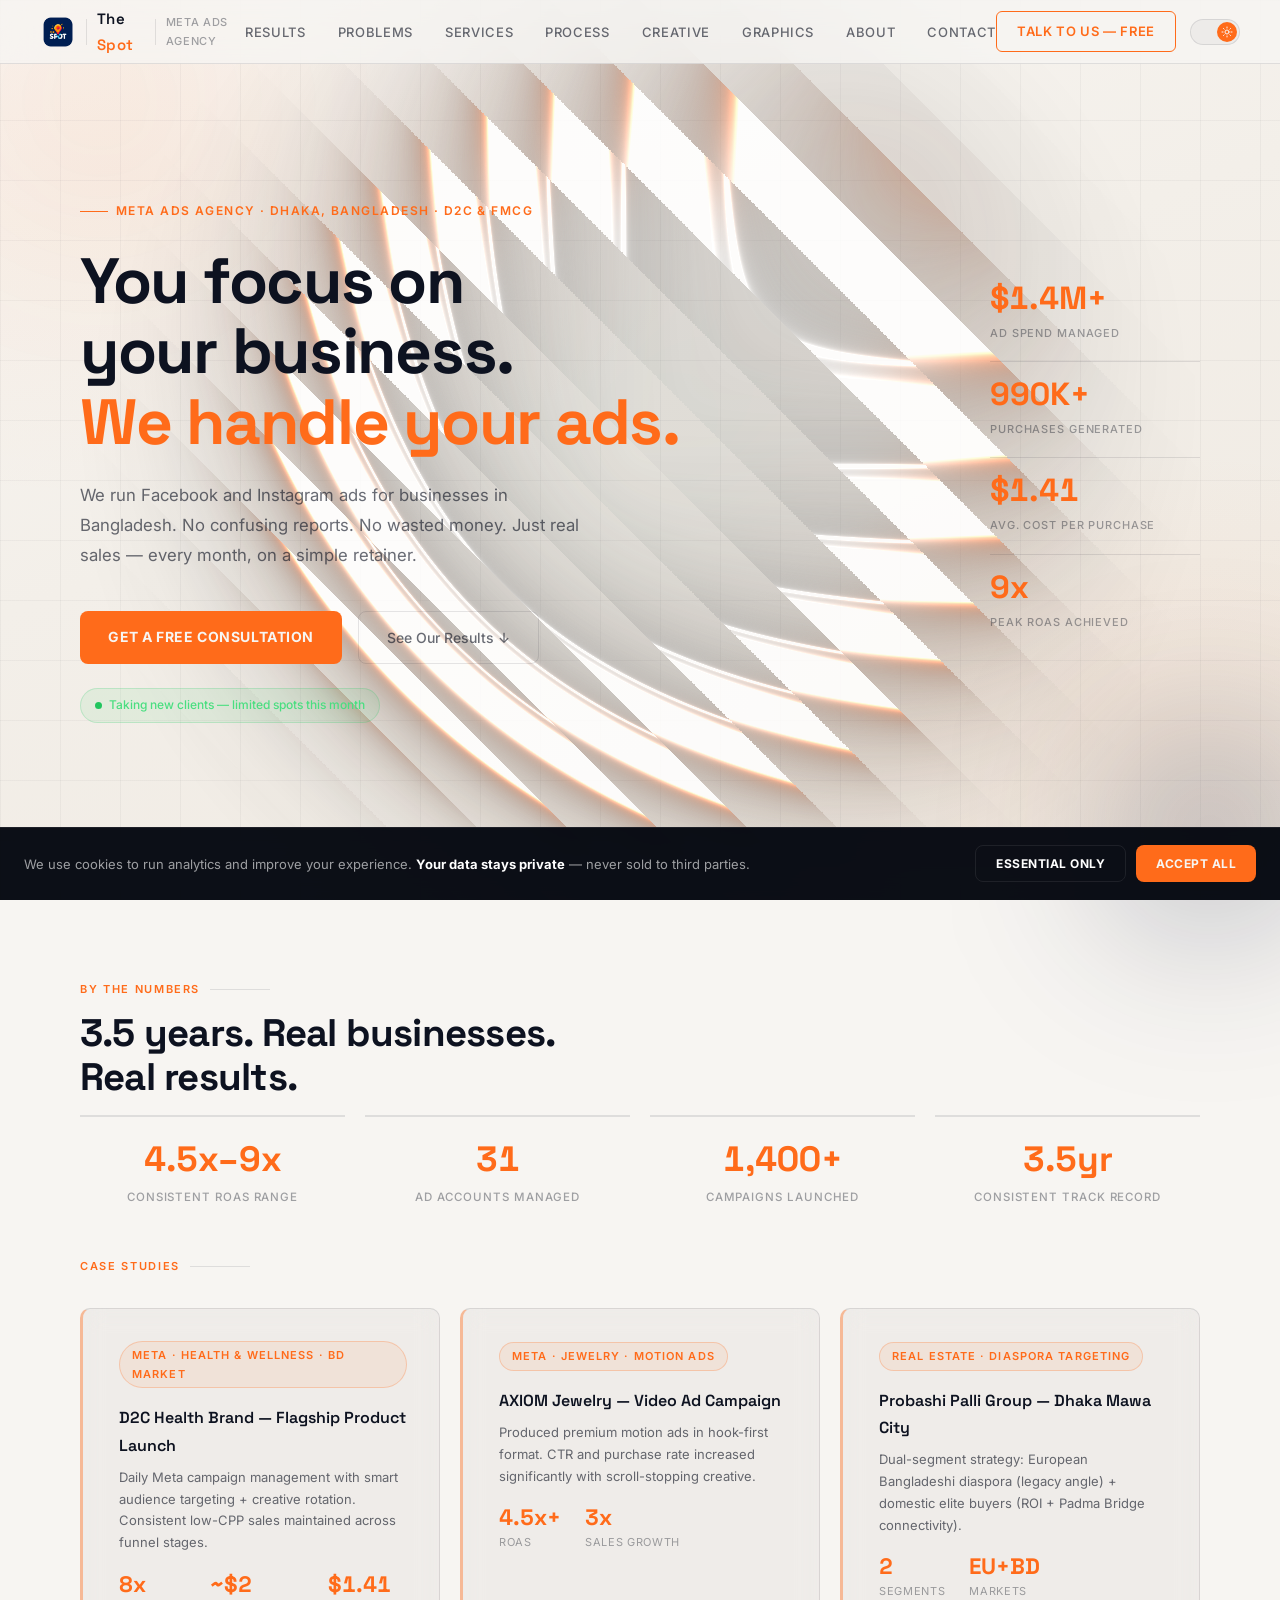
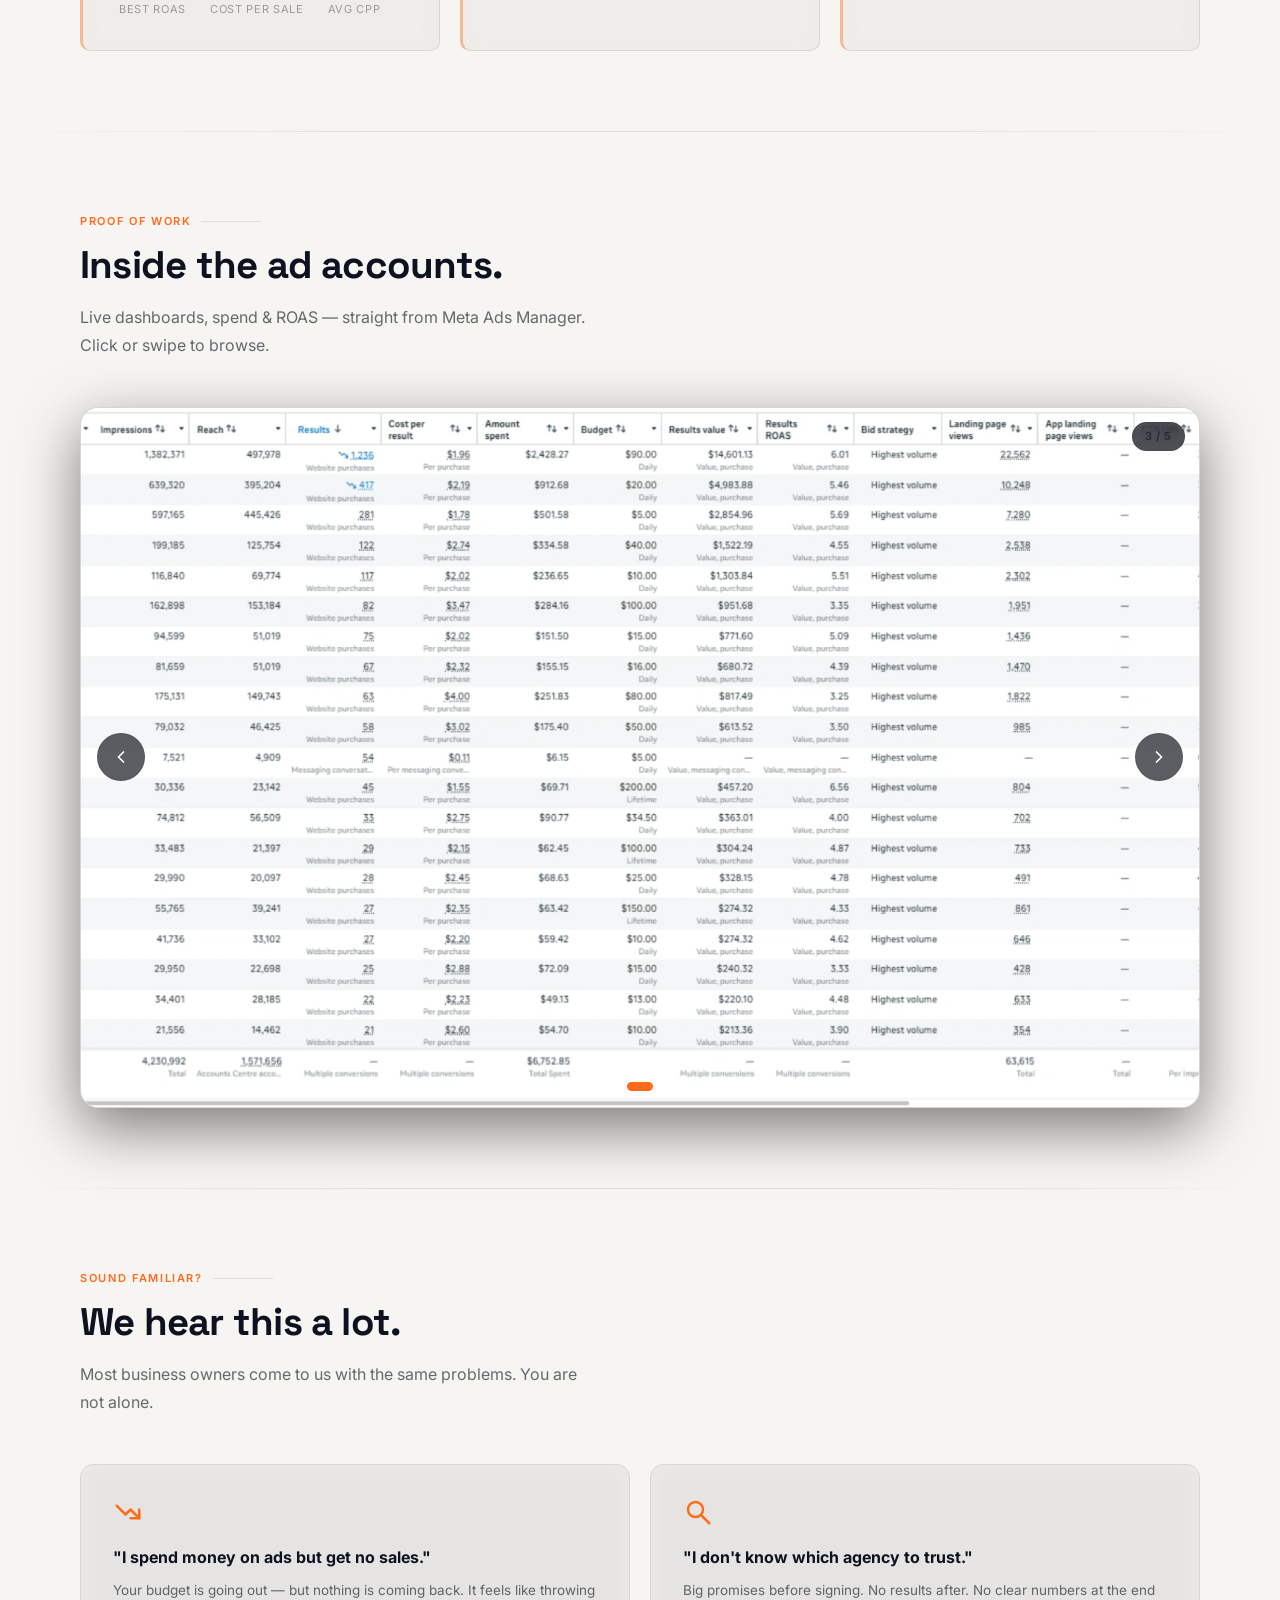
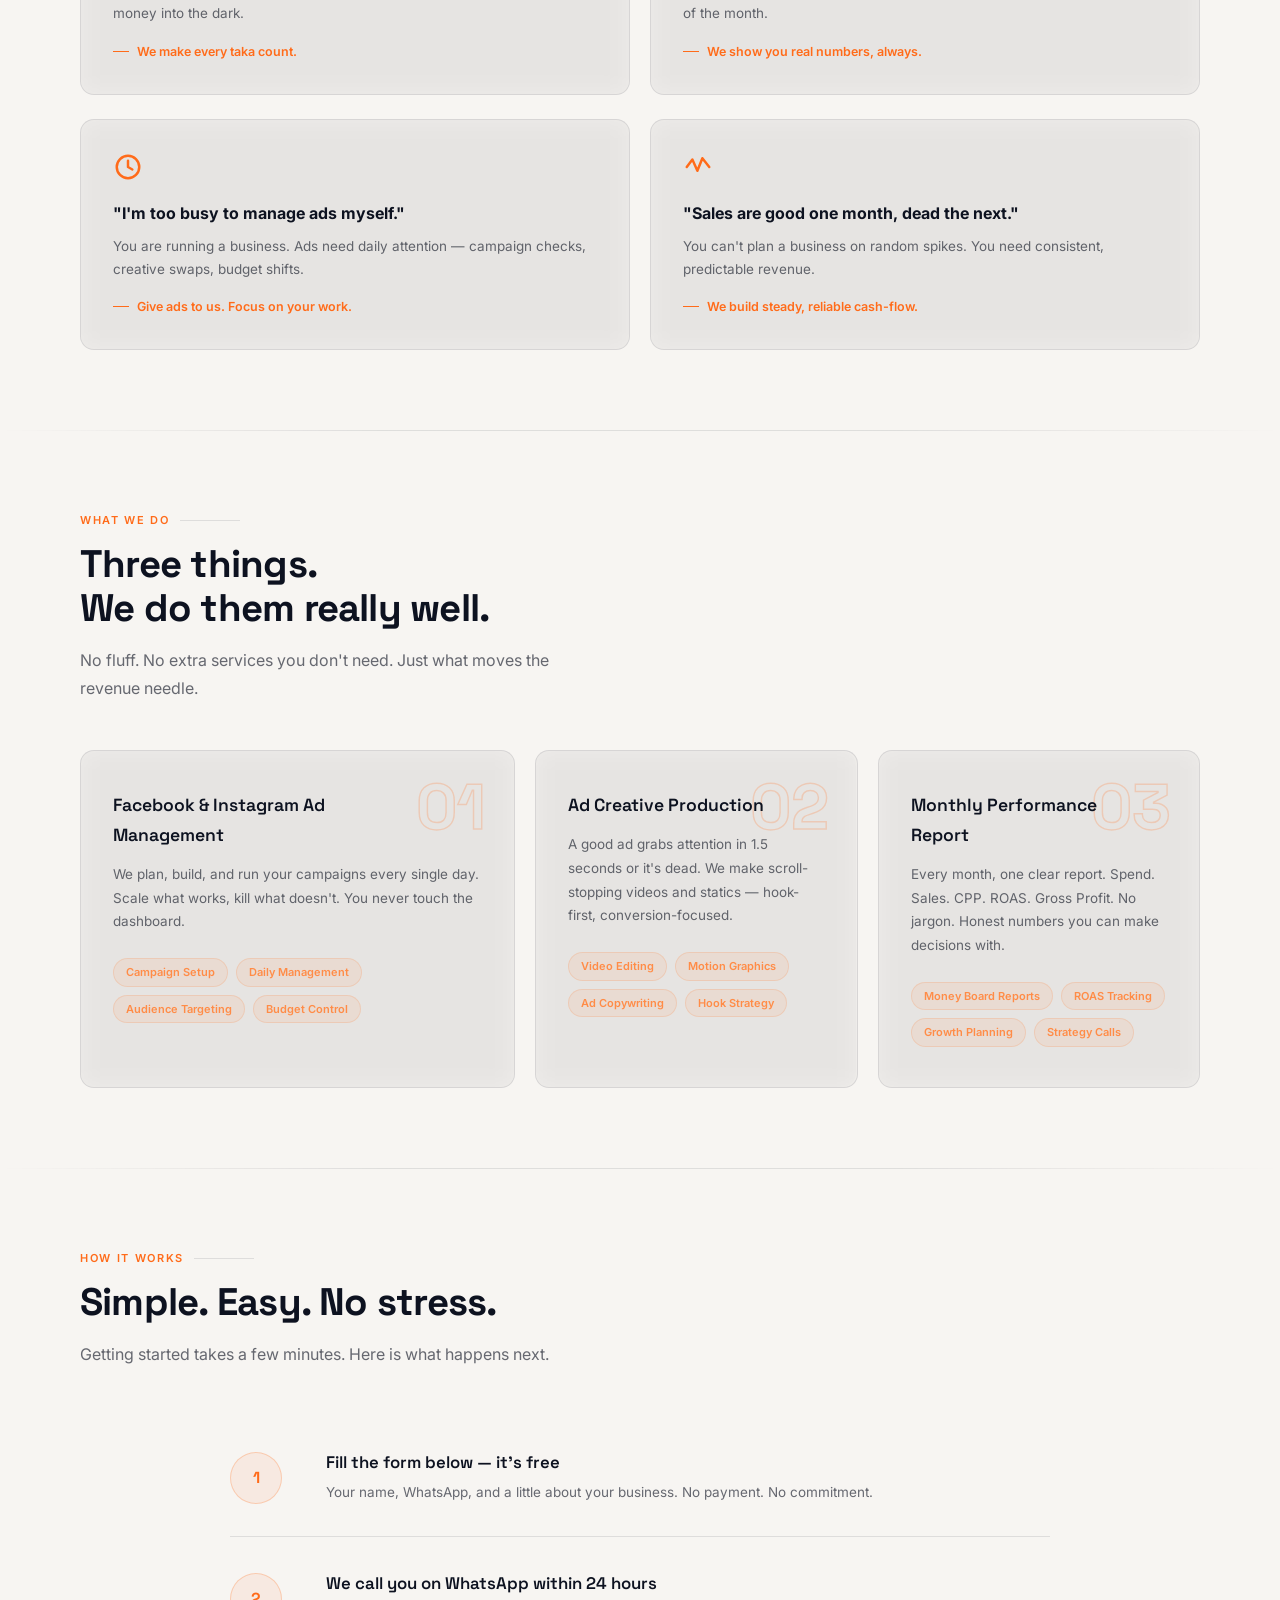
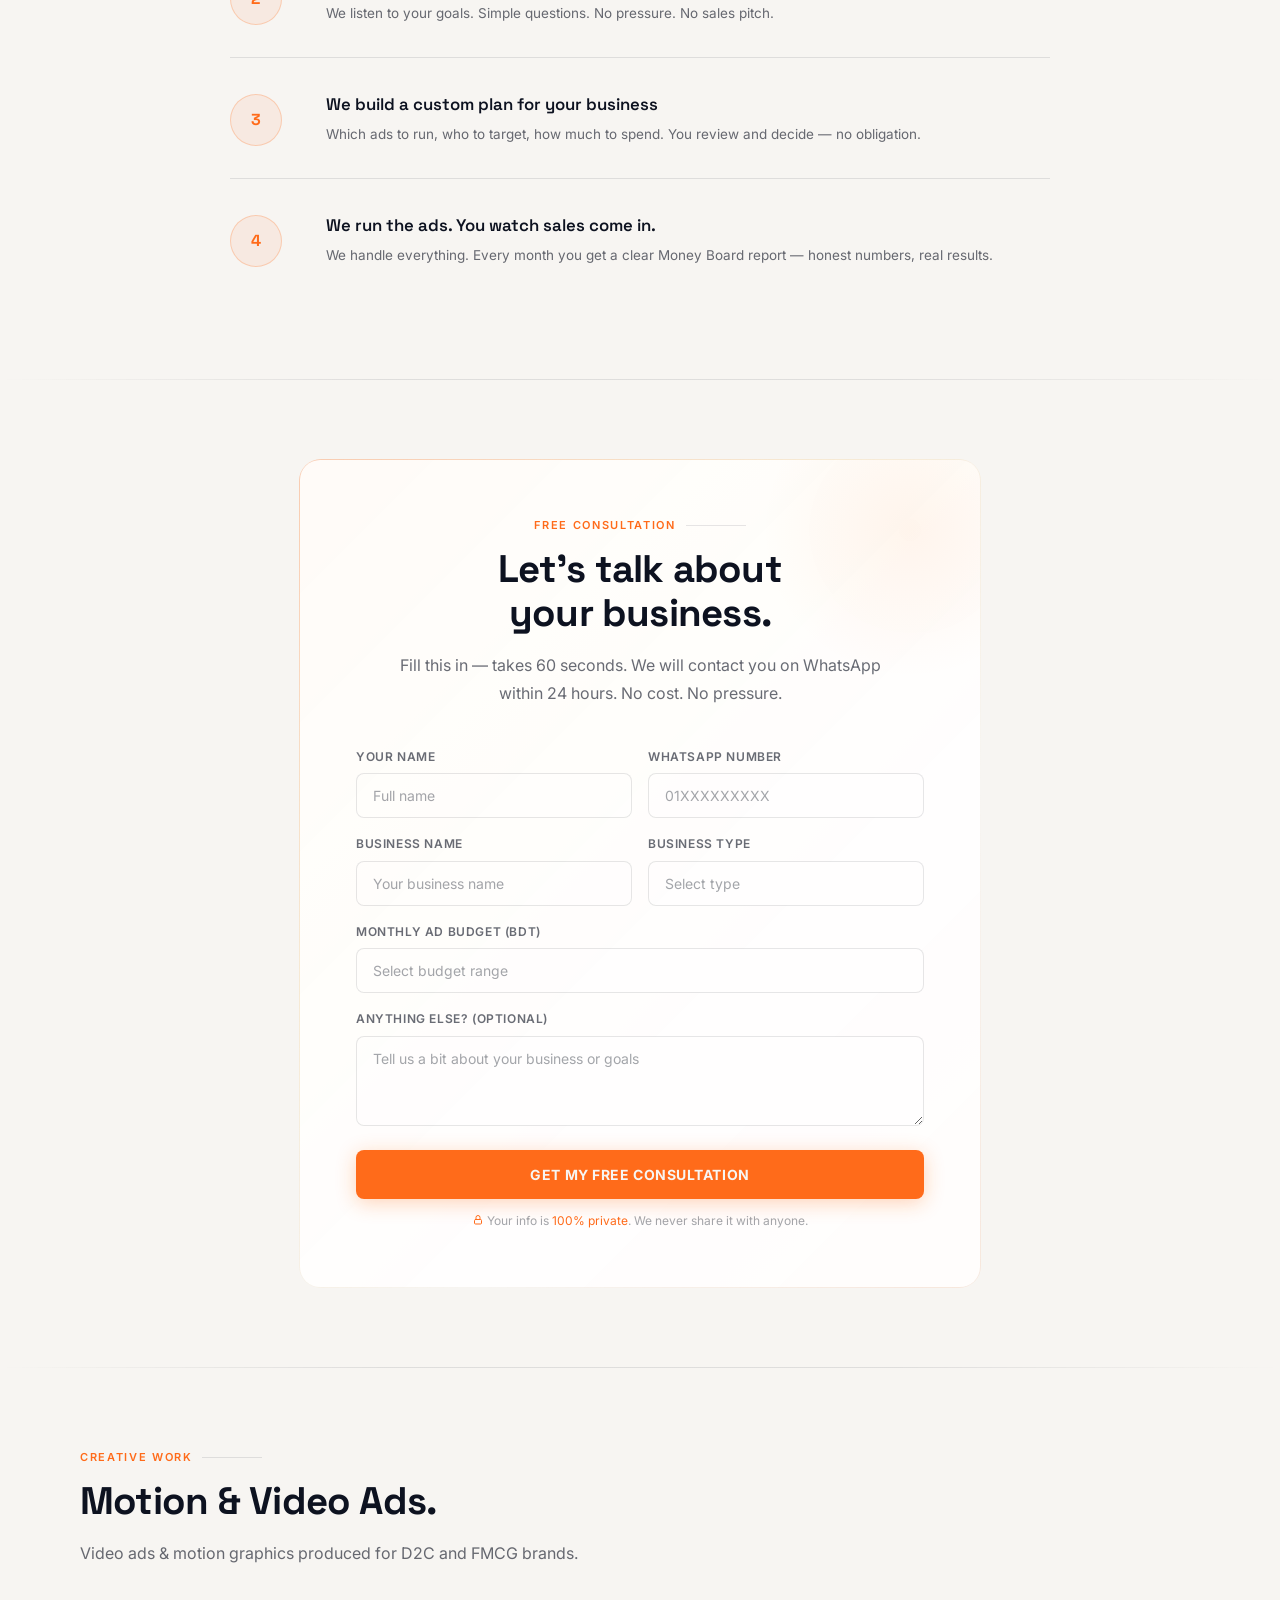
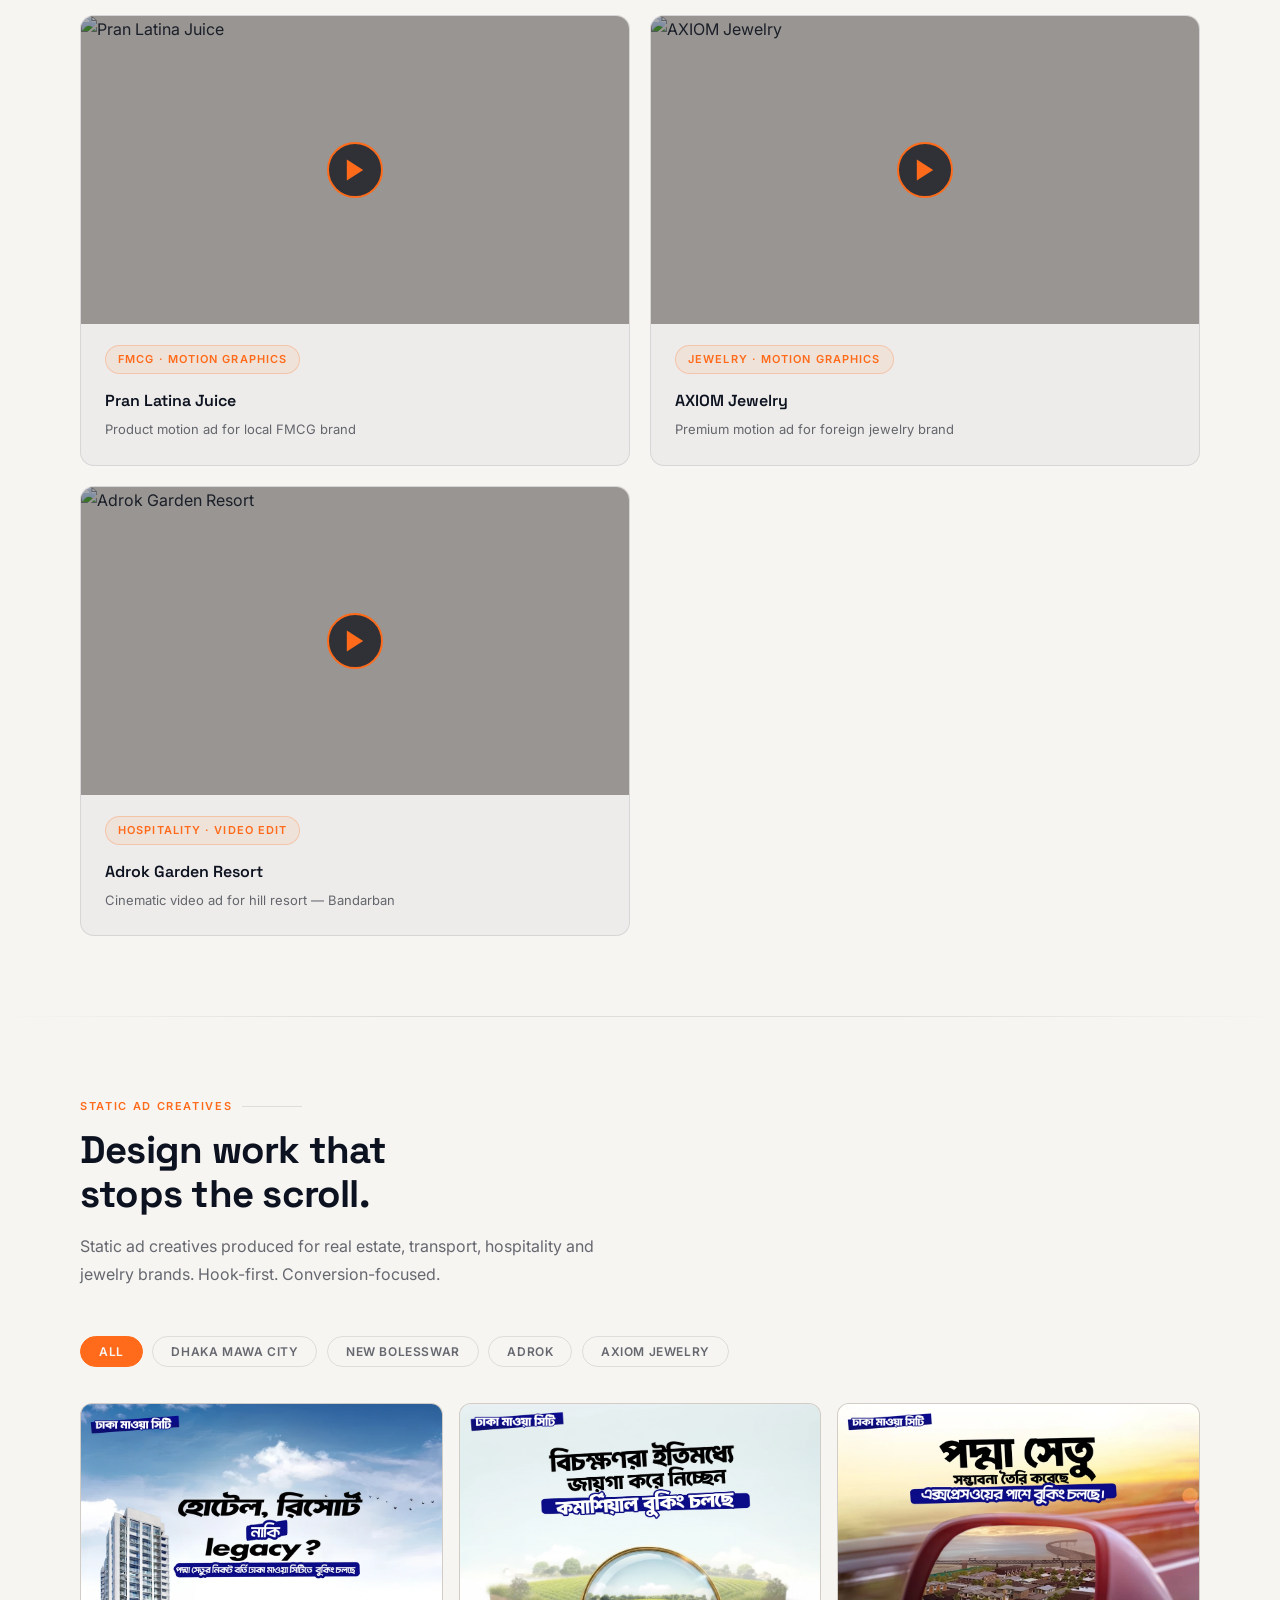
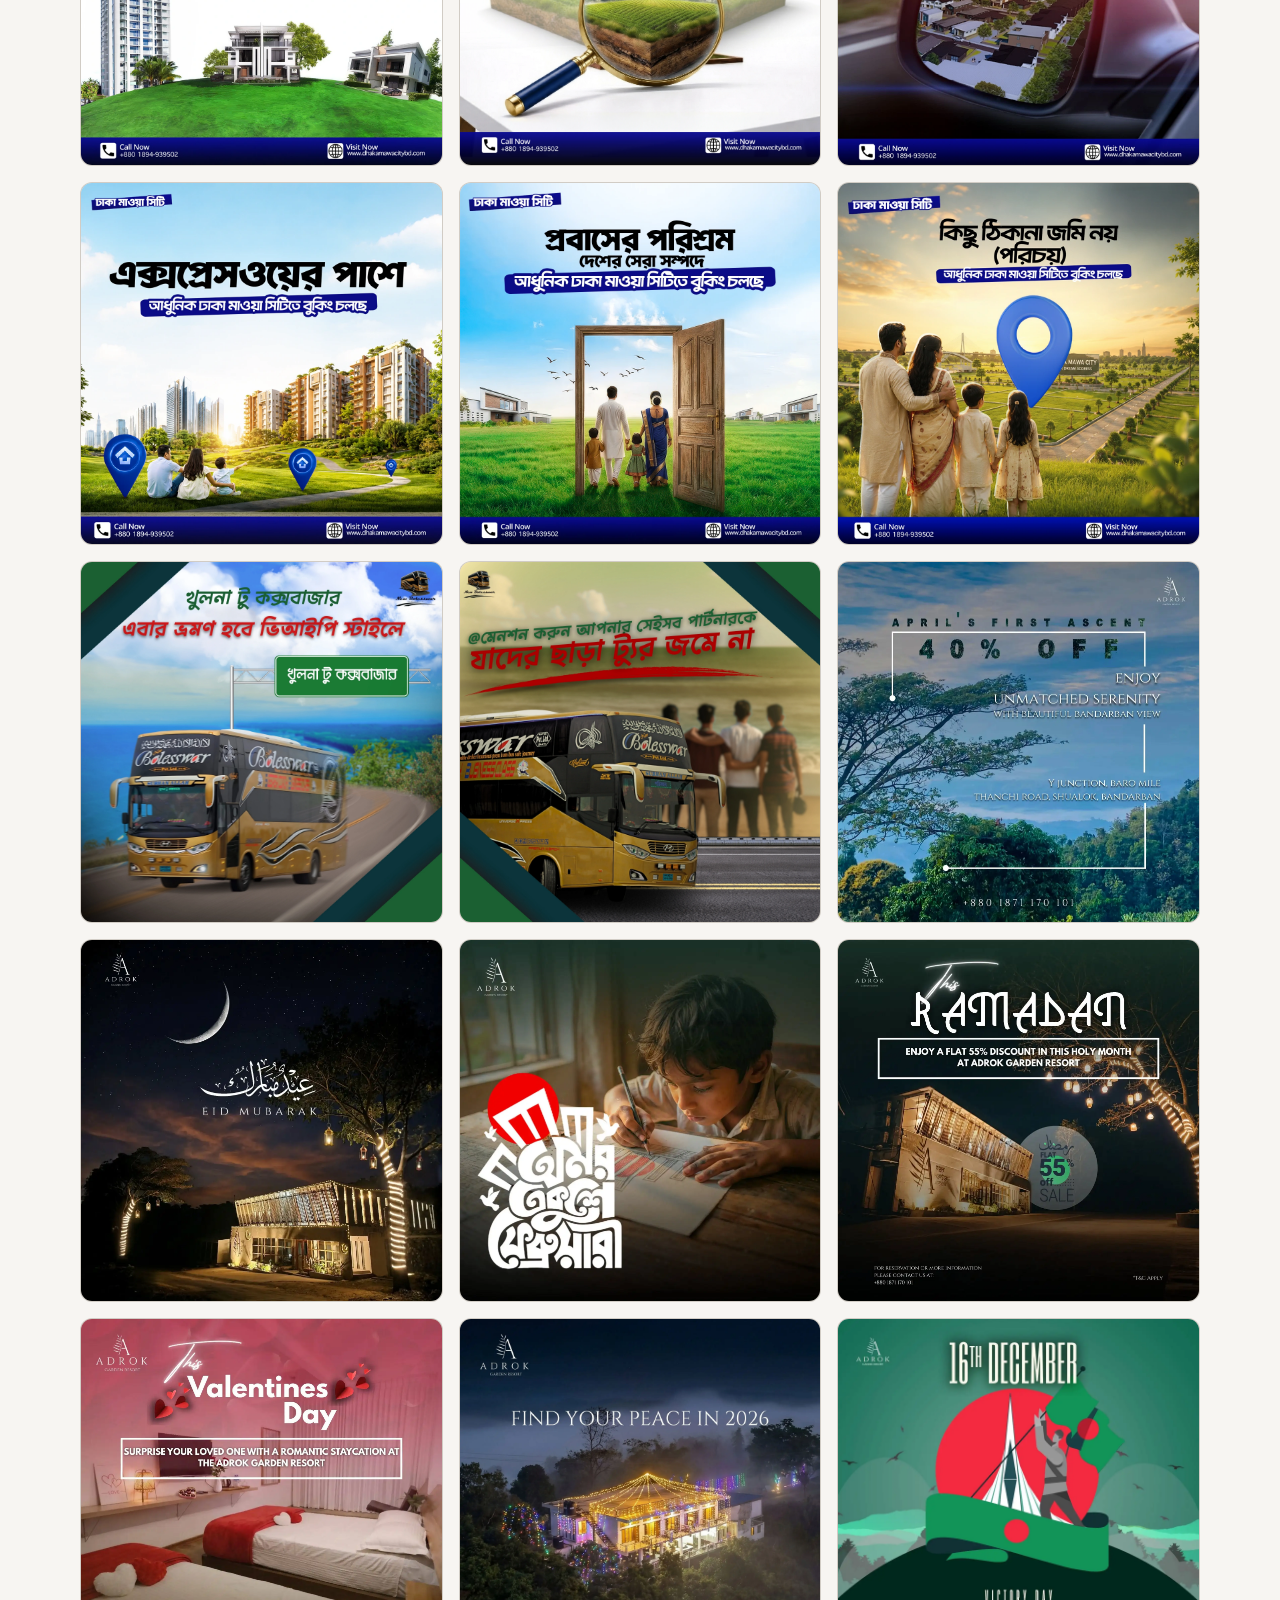
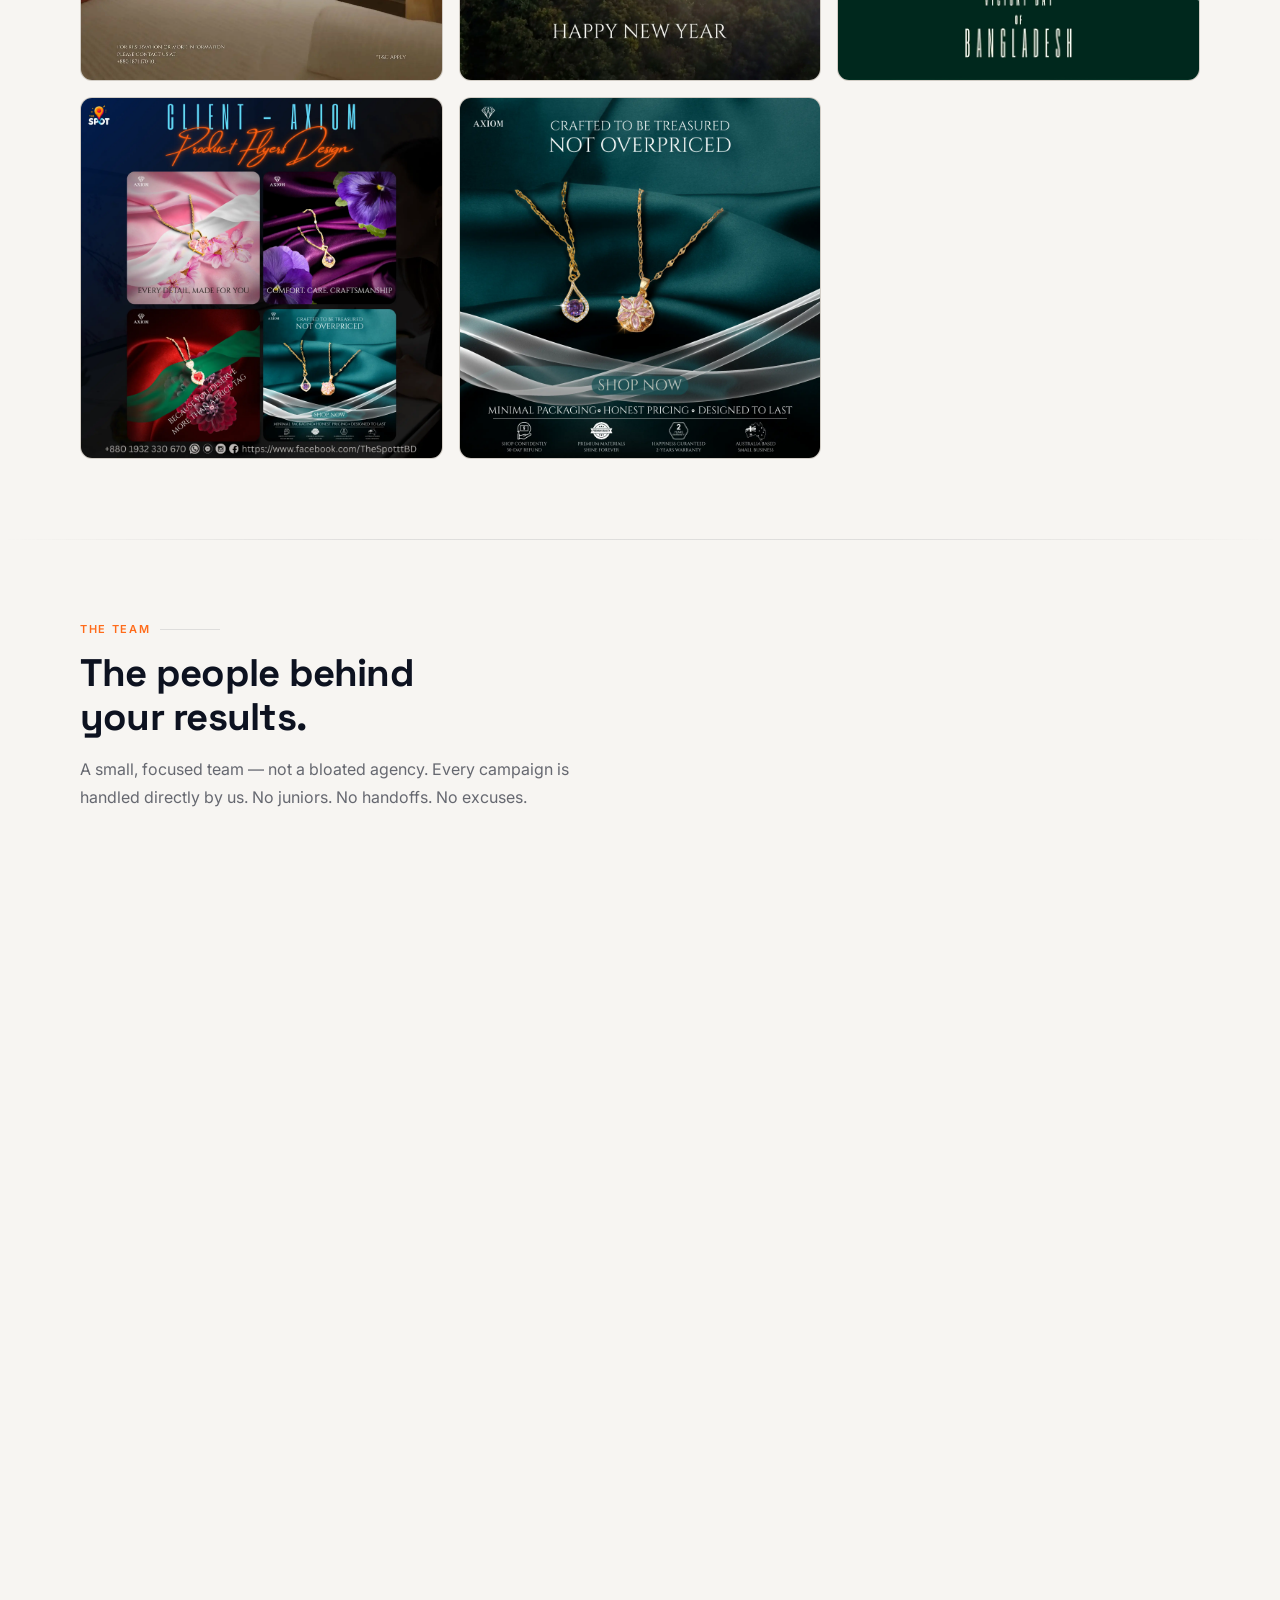
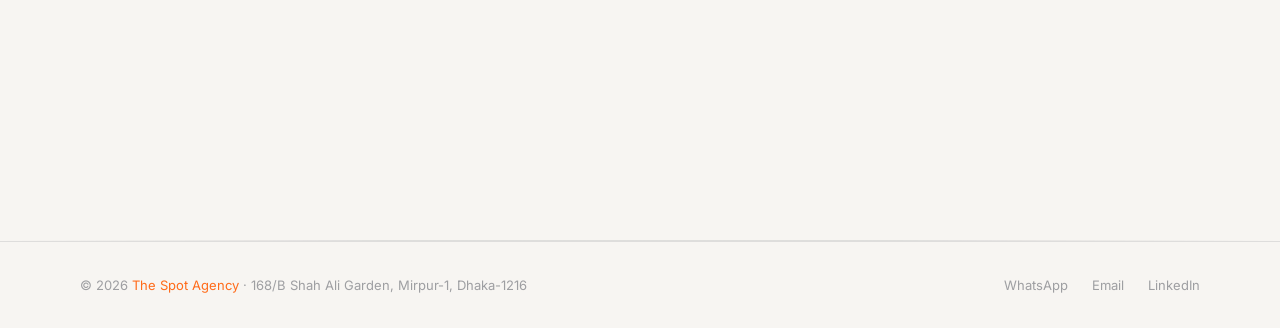
==== commit 9bfbeb49: "Fix motion-audit findings: reduced-motion support, hover competition, reveal timing - Add prefers-re" ====
--- a/index.html
+++ b/index.html
@@ -178,8 +178,8 @@
 <!-- ══ RESULTS ══ -->
 <section id="results">
   <div class="wrapper">
-    <div class="section-label reveal">By The Numbers</div>
-    <h2 class="section-title reveal reveal-delay-1">3.5 years. Real businesses.<br>Real results.</h2>
+    <div class="section-label">By The Numbers</div>
+    <h2 class="section-title">3.5 years. Real businesses.<br>Real results.</h2>
     <div class="metrics-grid">
       <div class="metric-item reveal reveal-delay-1">
         <span class="metric-num">4.5x–9x</span>
@@ -199,7 +199,7 @@
       </div>
     </div>
 
-    <div class="section-label reveal">Case Studies</div>
+    <div class="section-label">Case Studies</div>
     <div class="cases">
       <div class="case reveal reveal-delay-1">
         <div class="case-badge">Meta · Health & Wellness · BD Market</div>
@@ -238,9 +238,9 @@
 <!-- ══ PROOF OF WORK SLIDESHOW ══ -->
 <section class="slideshow-section" id="proof">
   <div class="wrapper">
-    <div class="section-label reveal">Proof of Work</div>
-    <h2 class="section-title reveal reveal-delay-1">Inside the ad accounts.</h2>
-    <p class="section-desc reveal reveal-delay-2">Live dashboards, spend &amp; ROAS — straight from Meta Ads Manager. Click or swipe to browse.</p>
+    <div class="section-label">Proof of Work</div>
+    <h2 class="section-title">Inside the ad accounts.</h2>
+    <p class="section-desc">Live dashboards, spend &amp; ROAS — straight from Meta Ads Manager. Click or swipe to browse.</p>
 
     <div class="ss-frame reveal reveal-delay-2" id="ssFrame">
       <div class="ss-track" id="ssTrack">
@@ -264,9 +264,9 @@
 <!-- ══ PROBLEMS ══ -->
 <section id="problems">
   <div class="wrapper">
-    <div class="section-label reveal">Sound Familiar?</div>
-    <h2 class="section-title reveal reveal-delay-1">We hear this a lot.</h2>
-    <p class="section-desc reveal reveal-delay-2">Most business owners come to us with the same problems. You are not alone.</p>
+    <div class="section-label">Sound Familiar?</div>
+    <h2 class="section-title">We hear this a lot.</h2>
+    <p class="section-desc">Most business owners come to us with the same problems. You are not alone.</p>
     <div class="prob-grid">
       <div class="prob-card lg-card reveal reveal-delay-1">
         <div class="lg-shimmer"></div><div class="lg-sweep"></div>
@@ -305,9 +305,9 @@
 <!-- ══ SERVICES ══ -->
 <section id="services">
   <div class="wrapper">
-    <div class="section-label reveal">What We Do</div>
-    <h2 class="section-title reveal reveal-delay-1">Three things.<br/>We do them really well.</h2>
-    <p class="section-desc reveal reveal-delay-2">No fluff. No extra services you don't need. Just what moves the revenue needle.</p>
+    <div class="section-label">What We Do</div>
+    <h2 class="section-title">Three things.<br/>We do them really well.</h2>
+    <p class="section-desc">No fluff. No extra services you don't need. Just what moves the revenue needle.</p>
     <div class="svc-grid">
       <div class="svc-card lg-card reveal reveal-delay-1">
         <div class="lg-shimmer"></div><div class="lg-sweep"></div>
@@ -339,9 +339,9 @@
 <!-- ══ HOW IT WORKS ══ -->
 <section id="how">
   <div class="wrapper">
-    <div class="section-label reveal">How It Works</div>
-    <h2 class="section-title reveal reveal-delay-1">Simple. Easy. No stress.</h2>
-    <p class="section-desc reveal reveal-delay-2">Getting started takes a few minutes. Here is what happens next.</p>
+    <div class="section-label">How It Works</div>
+    <h2 class="section-title">Simple. Easy. No stress.</h2>
+    <p class="section-desc">Getting started takes a few minutes. Here is what happens next.</p>
     <div class="timeline">
       <div class="timeline-item reveal reveal-delay-1">
         <div style="display:flex;align-items:flex-start;padding-top:4px"><div class="tl-num">1</div></div>
@@ -431,9 +431,9 @@
 <!-- ══ CREATIVE WORK ══ -->
 <section id="creative" style="padding:5rem 0">
   <div class="wrapper">
-    <div class="section-label reveal">Creative Work</div>
-    <h2 class="section-title reveal reveal-delay-1">Motion &amp; Video Ads.</h2>
-    <p class="section-desc reveal reveal-delay-2">Video ads &amp; motion graphics produced for D2C and FMCG brands.</p>
+    <div class="section-label">Creative Work</div>
+    <h2 class="section-title">Motion &amp; Video Ads.</h2>
+    <p class="section-desc">Video ads &amp; motion graphics produced for D2C and FMCG brands.</p>
     <div class="creative-grid">
 
       <div class="creative-card reveal reveal-delay-1" onclick="openVideo('aF8rmsDPwIU','regular')">
@@ -487,9 +487,9 @@
 <!-- ══ STATIC AD CREATIVES ══ -->
 <section id="graphics" style="padding:5rem 0">
   <div class="wrapper">
-    <div class="section-label reveal">Static Ad Creatives</div>
-    <h2 class="section-title reveal reveal-delay-1">Design work that<br/>stops the scroll.</h2>
-    <p class="section-desc reveal reveal-delay-2">Static ad creatives produced for real estate, transport, hospitality and jewelry brands. Hook-first. Conversion-focused.</p>
+    <div class="section-label">Static Ad Creatives</div>
+    <h2 class="section-title">Design work that<br/>stops the scroll.</h2>
+    <p class="section-desc">Static ad creatives produced for real estate, transport, hospitality and jewelry brands. Hook-first. Conversion-focused.</p>
 
     <div class="filter-tabs" id="filterTabs">
       <button class="filter-tab active" data-filter="all">All</button>
@@ -526,9 +526,9 @@
 <!-- ══ ABOUT US ══ -->
 <section id="about" style="padding:5rem 0">
   <div class="wrapper">
-    <div class="section-label reveal">The Team</div>
-    <h2 class="section-title reveal reveal-delay-1">The people behind<br/>your results.</h2>
-    <p class="section-desc reveal reveal-delay-2">A small, focused team — not a bloated agency. Every campaign is handled directly by us. No juniors. No handoffs. No excuses.</p>
+    <div class="section-label">The Team</div>
+    <h2 class="section-title">The people behind<br/>your results.</h2>
+    <p class="section-desc">A small, focused team — not a bloated agency. Every campaign is handled directly by us. No juniors. No handoffs. No excuses.</p>
 
     <div class="team-grid">
 
--- a/css/style.css
+++ b/css/style.css
@@ -57,6 +57,15 @@
 
 html{scroll-behavior:smooth}
 
+@media(prefers-reduced-motion:reduce){
+  *,*::before,*::after{
+    animation-duration:0.01ms!important;
+    animation-iteration-count:1!important;
+    transition-duration:0.01ms!important;
+    scroll-behavior:auto!important;
+  }
+}
+
 body{
   background:var(--navy);
   color:var(--white-90);
@@ -178,14 +187,12 @@
   background:radial-gradient(circle at var(--mx,50%) var(--my,50%),rgba(255,255,255,0.08) 0%,transparent 60%);
   opacity:0;transition:opacity 0.3s;pointer-events:none;
 }
-.lg-card:hover .lg-shimmer{opacity:1}
 .lg-sweep{
   position:absolute;top:0;left:0;right:0;height:2px;
   background:linear-gradient(90deg,transparent,var(--orange),transparent);
   transform:scaleX(0);transform-origin:left;
   transition:transform 0.45s cubic-bezier(0.175,0.885,0.32,1.275);z-index:3;
 }
-.lg-card:hover .lg-sweep{transform:scaleX(1)}
 
 .orb{
   position:fixed;border-radius:50%;
@@ -200,12 +207,12 @@
   66%{transform:translate(-20px,30px) scale(0.95)}
 }
 
-.reveal{opacity:0;transform:translateY(32px);transition:opacity 0.7s cubic-bezier(0.25,0.46,0.45,0.94),transform 0.7s cubic-bezier(0.25,0.46,0.45,0.94)}
-.reveal.visible{opacity:1;transform:translateY(0)}
-.reveal-delay-1{transition-delay:0.1s}
-.reveal-delay-2{transition-delay:0.2s}
-.reveal-delay-3{transition-delay:0.3s}
-.reveal-delay-4{transition-delay:0.4s}
+.reveal{opacity:0;transform:translateY(32px);filter:blur(4px);transition:opacity 0.4s cubic-bezier(0.25,0.46,0.45,0.94),transform 0.4s cubic-bezier(0.25,0.46,0.45,0.94),filter 0.4s cubic-bezier(0.25,0.46,0.45,0.94)}
+.reveal.visible{opacity:1;transform:translateY(0);filter:blur(0)}
+.reveal-delay-1{transition-delay:0.06s}
+.reveal-delay-2{transition-delay:0.12s}
+.reveal-delay-3{transition-delay:0.18s}
+.reveal-delay-4{transition-delay:0.24s}
 
 section{position:relative;z-index:1;padding:5rem 0}
 .wrapper{position:relative;z-index:1;max-width:1200px;margin:0 auto;padding:0 2.5rem}
@@ -391,9 +398,7 @@
 .creative-card{cursor:pointer;overflow:hidden;border-radius:14px;position:relative;isolation:isolate;border:1px solid var(--glass-border);background:var(--glass-bg);transition:border-color 0.3s,transform 0.4s cubic-bezier(0.175,0.885,0.32,1.6)}
 .creative-card:hover{border-color:var(--glass-border-hover);transform:translateY(-3px)}
 .creative-card .lg-shimmer{position:absolute;inset:0;z-index:1;border-radius:inherit;background:radial-gradient(circle at var(--mx,50%) var(--my,50%),rgba(255,255,255,0.08) 0%,transparent 60%);opacity:0;transition:opacity 0.3s;pointer-events:none}
-.creative-card:hover .lg-shimmer{opacity:1}
 .creative-card .lg-sweep{position:absolute;top:0;left:0;right:0;height:2px;background:linear-gradient(90deg,transparent,var(--orange),transparent);transform:scaleX(0);transform-origin:left;transition:transform 0.45s cubic-bezier(0.175,0.885,0.32,1.275);z-index:3}
-.creative-card:hover .lg-sweep{transform:scaleX(1)}
 .creative-thumb{position:relative;aspect-ratio:16/9;background:var(--navy-3);overflow:hidden}
 .creative-thumb img{width:100%;height:100%;object-fit:cover;display:block;transition:transform 0.4s ease}
 .creative-card:hover .creative-thumb img{transform:scale(1.04)}
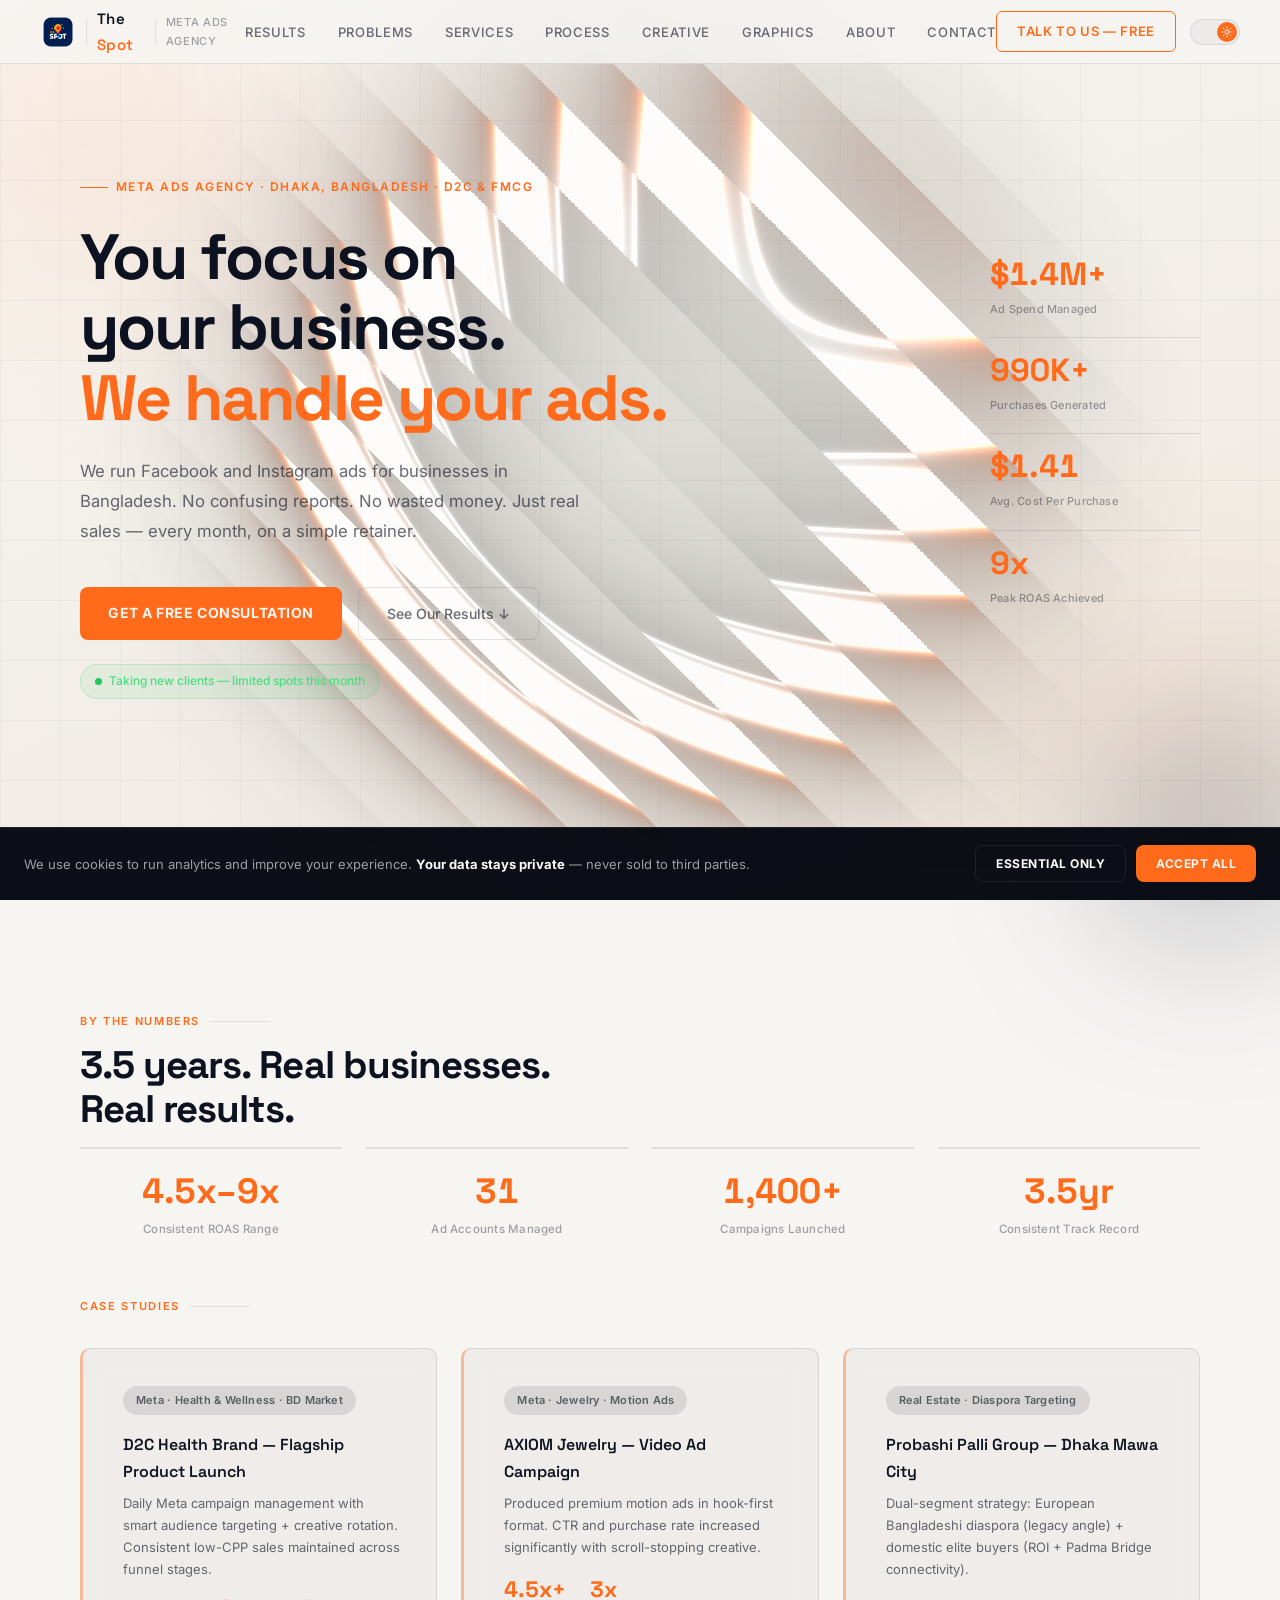
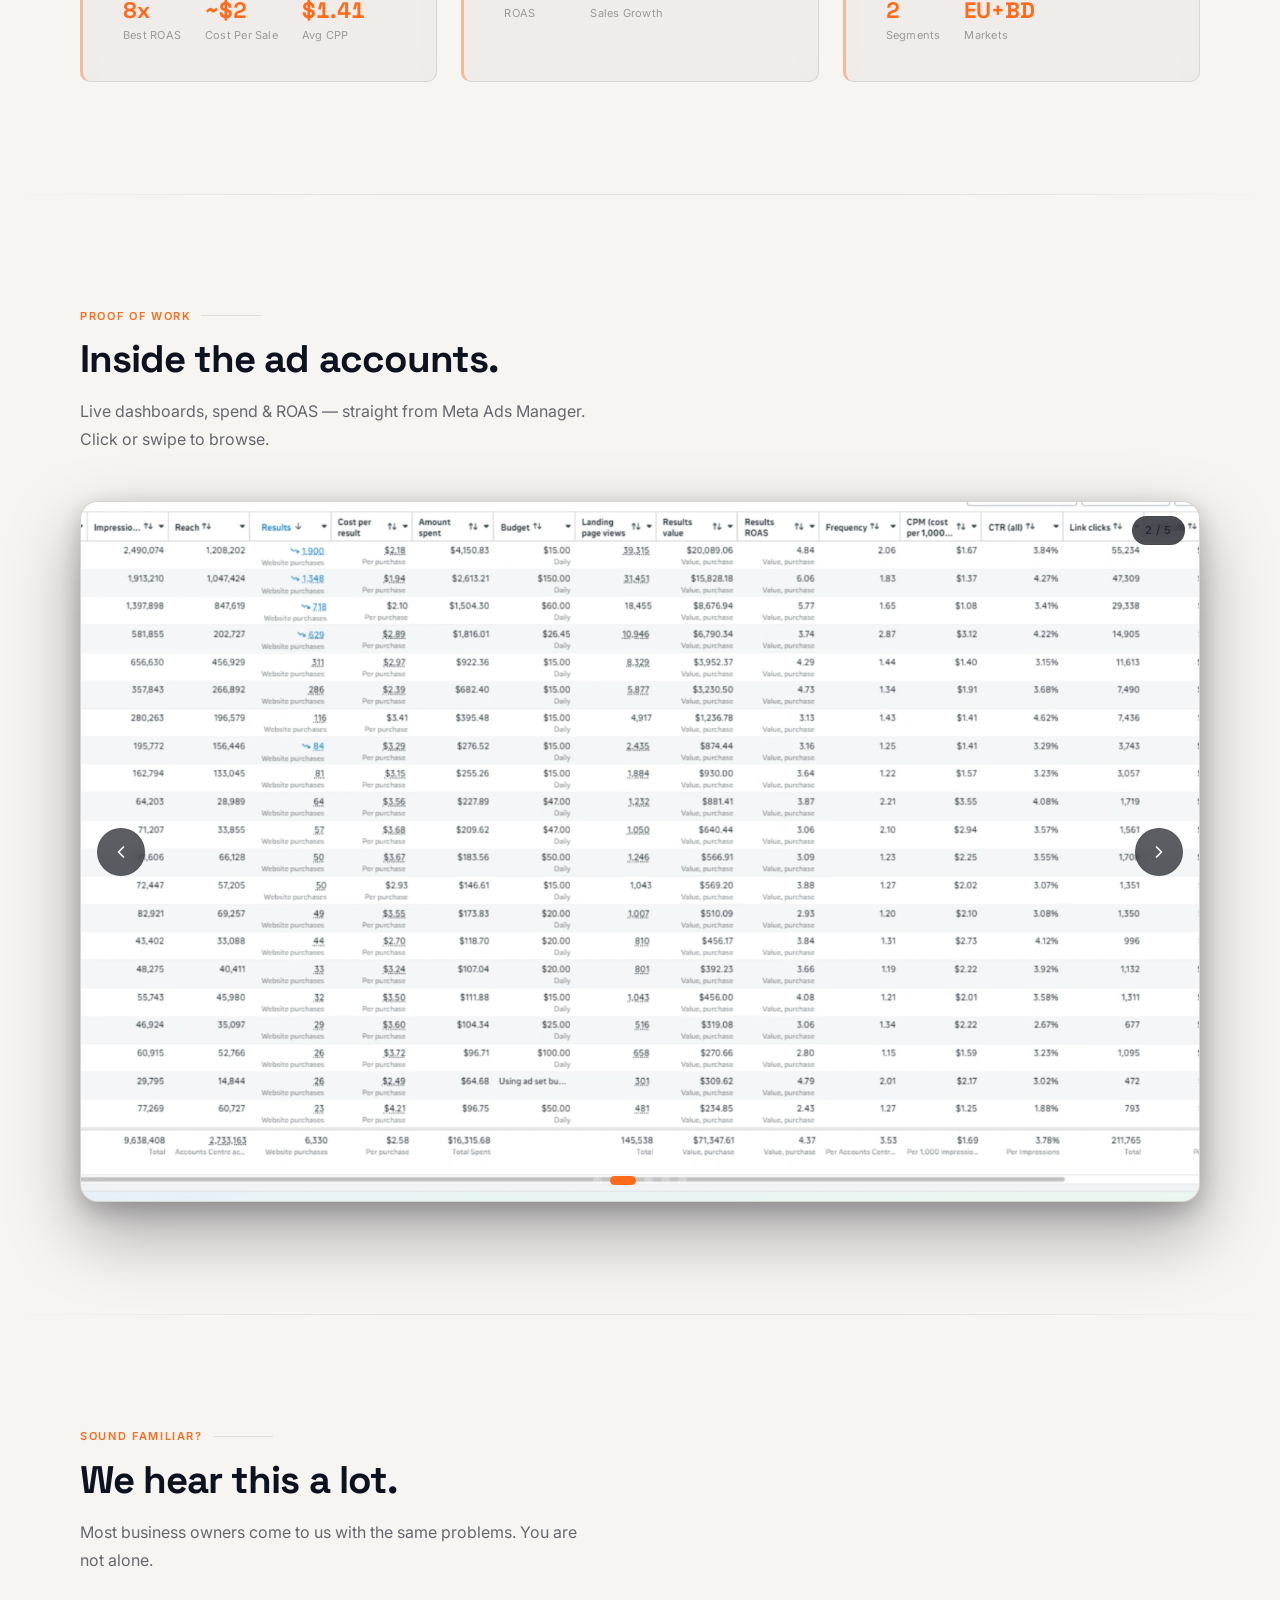
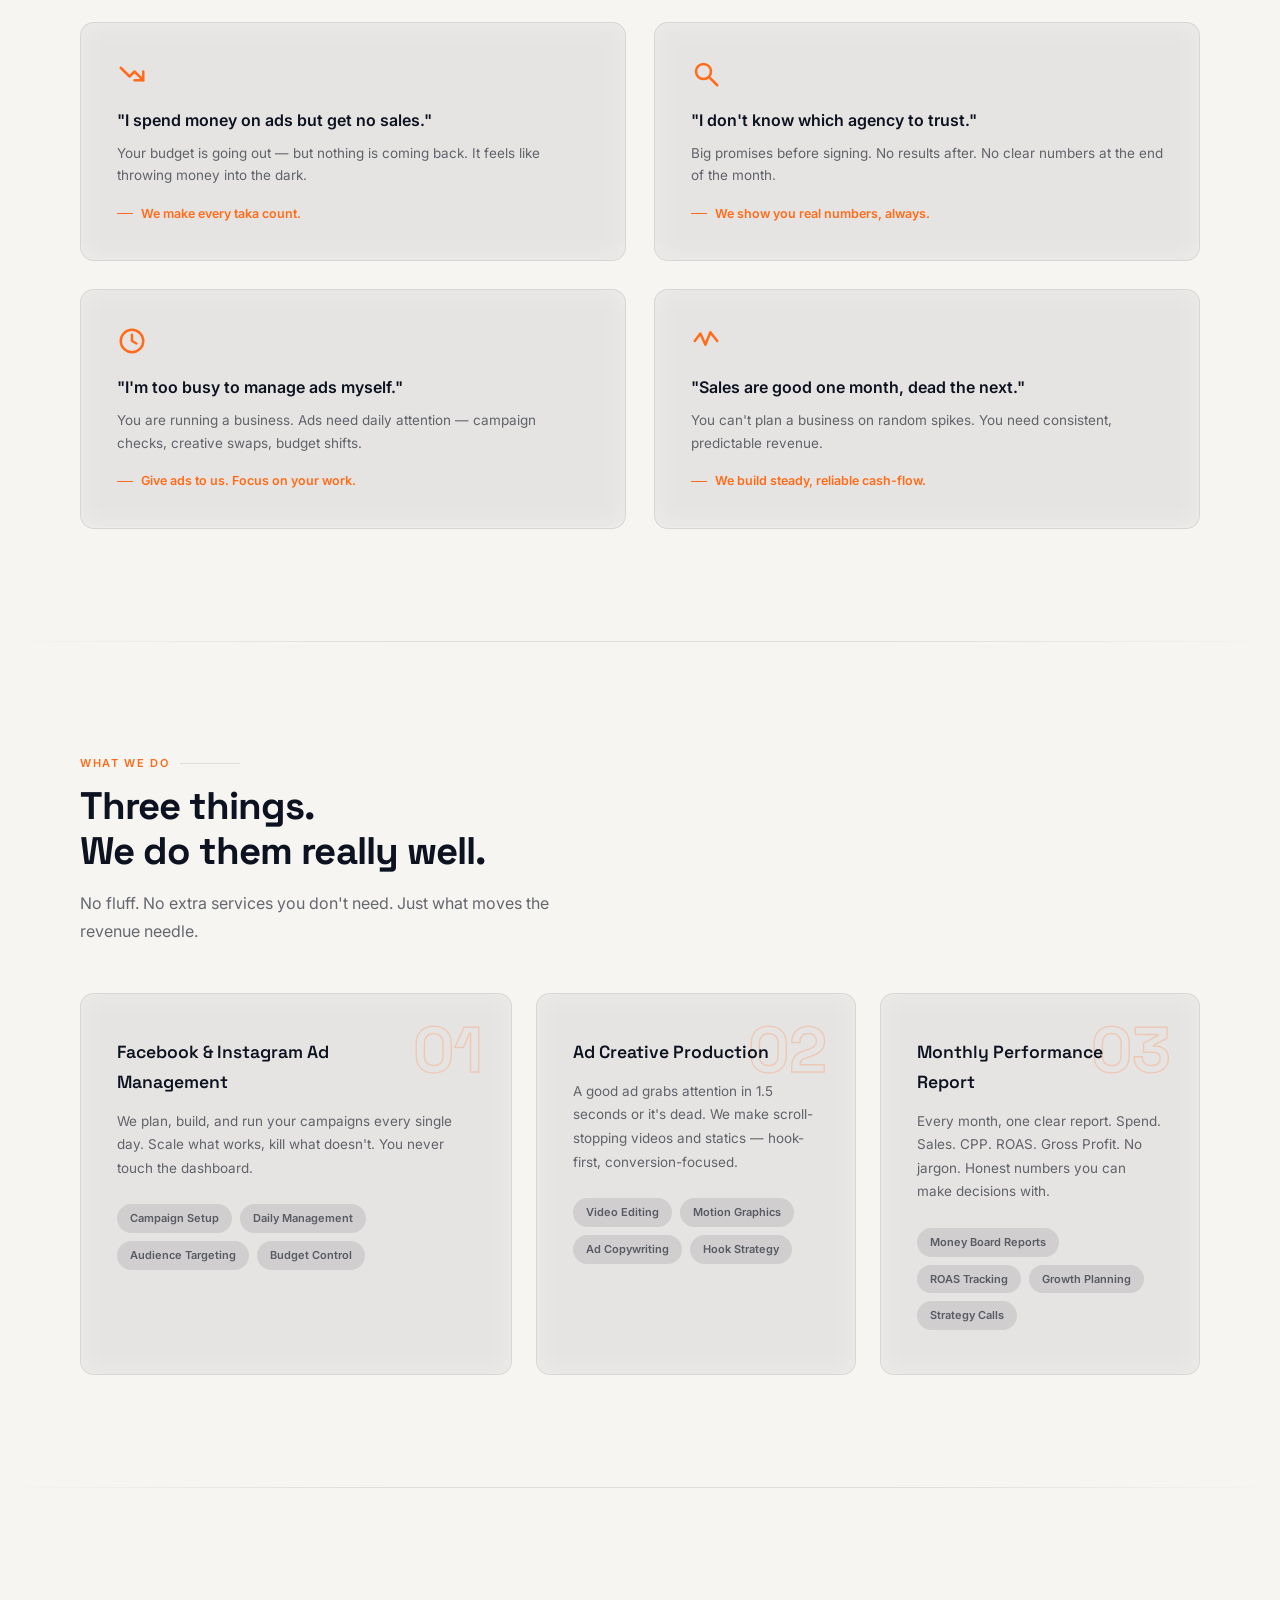
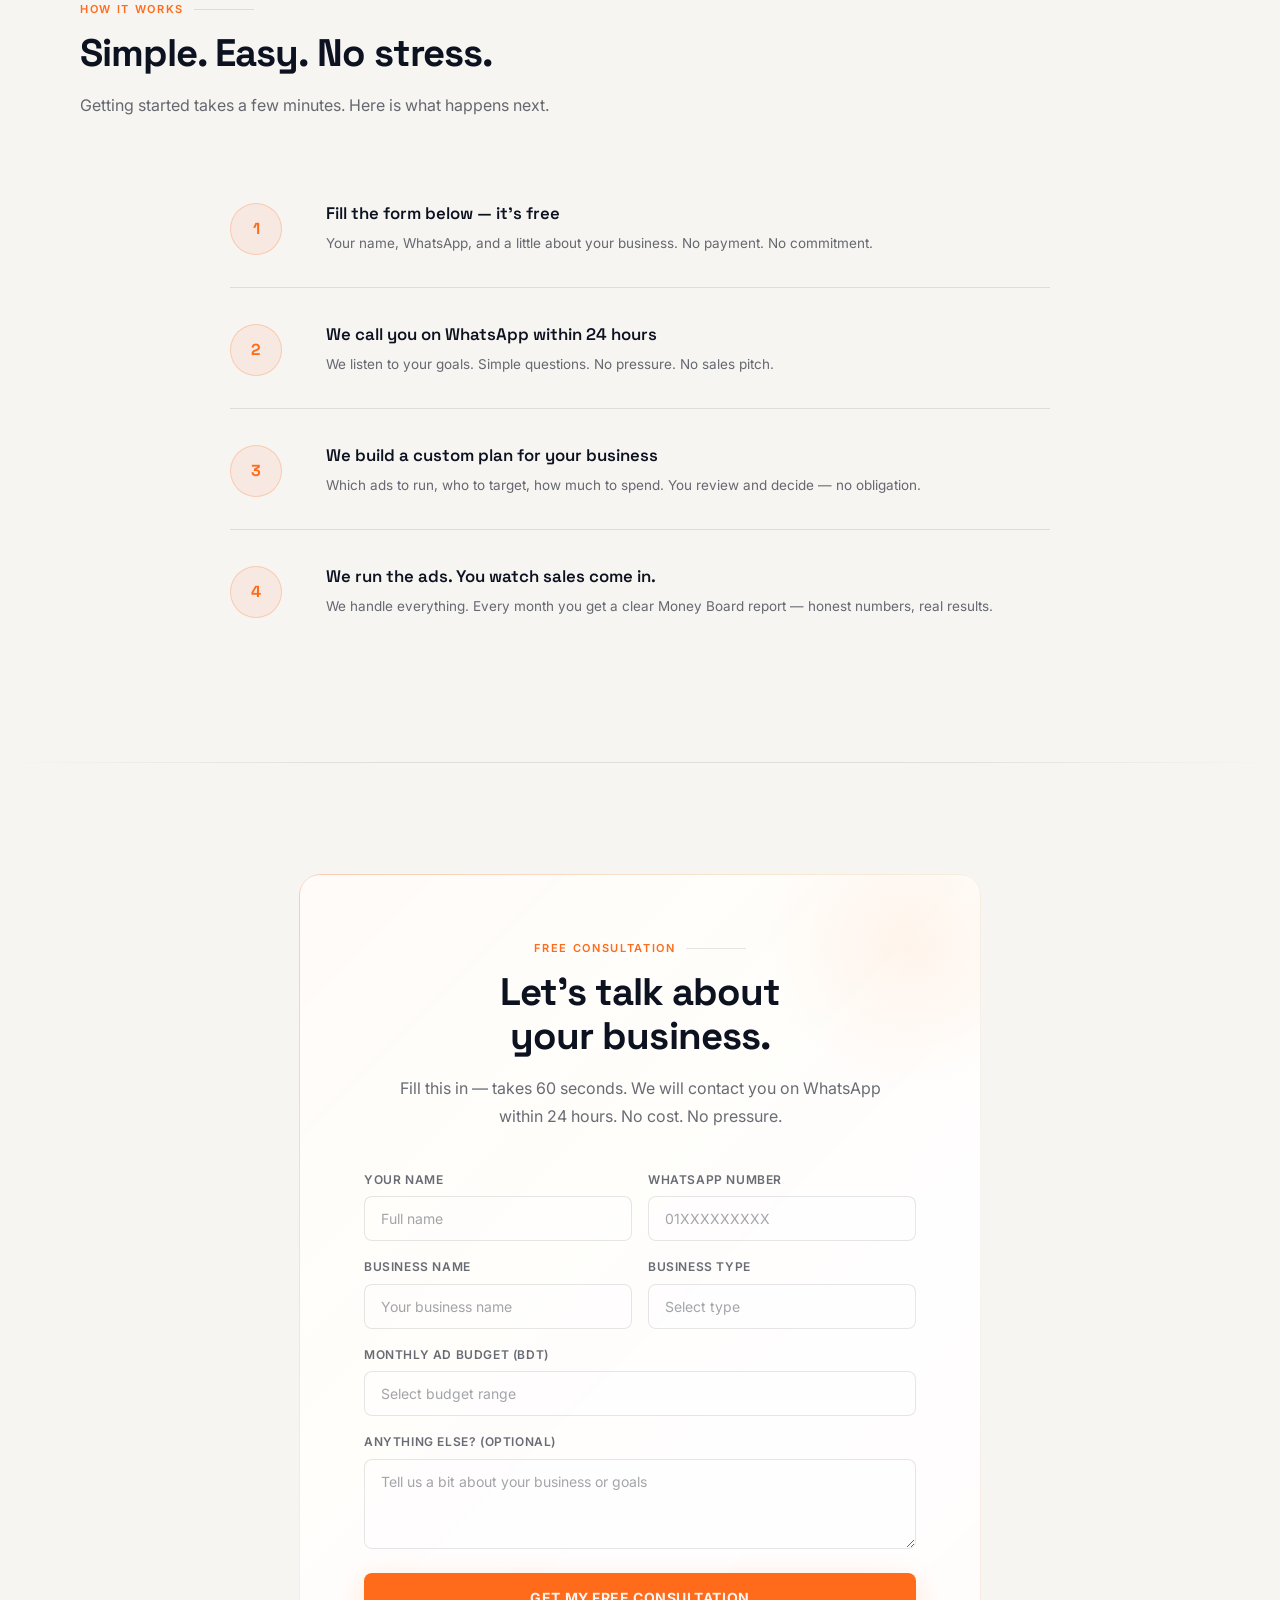
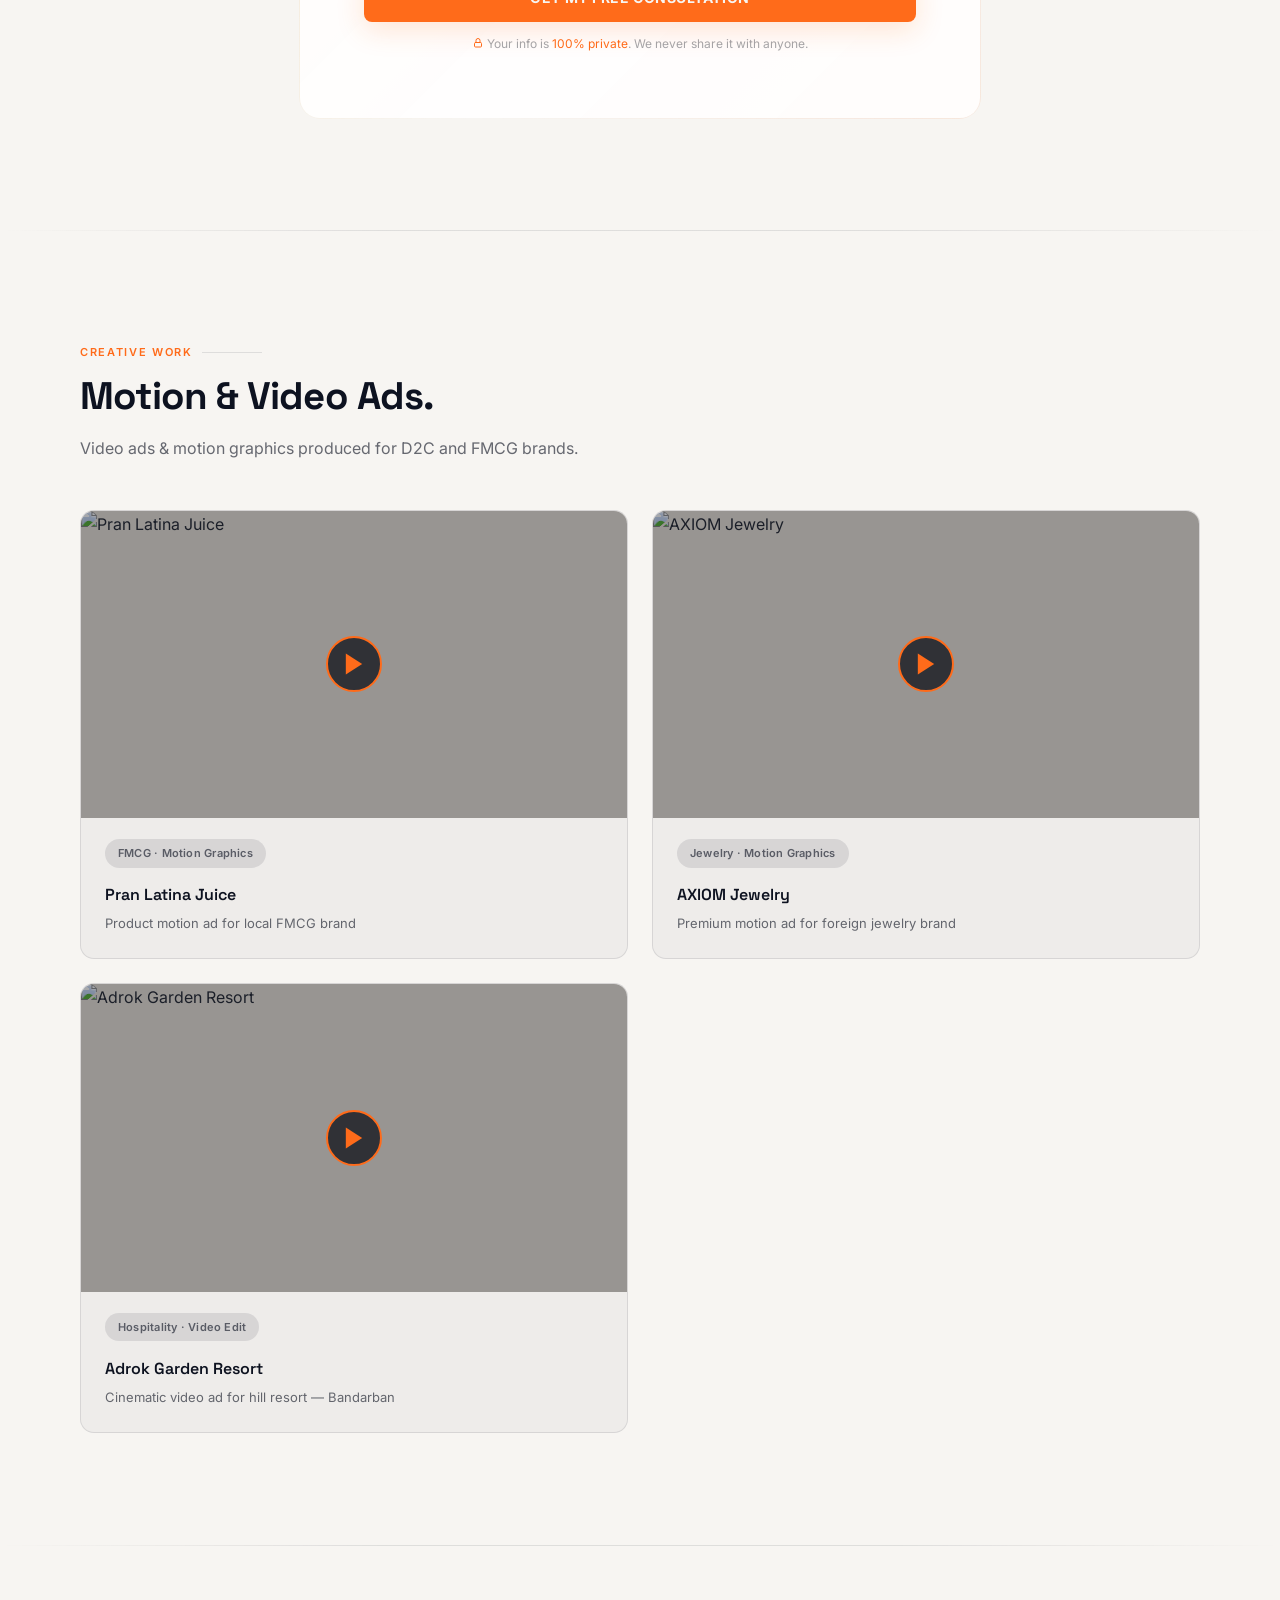
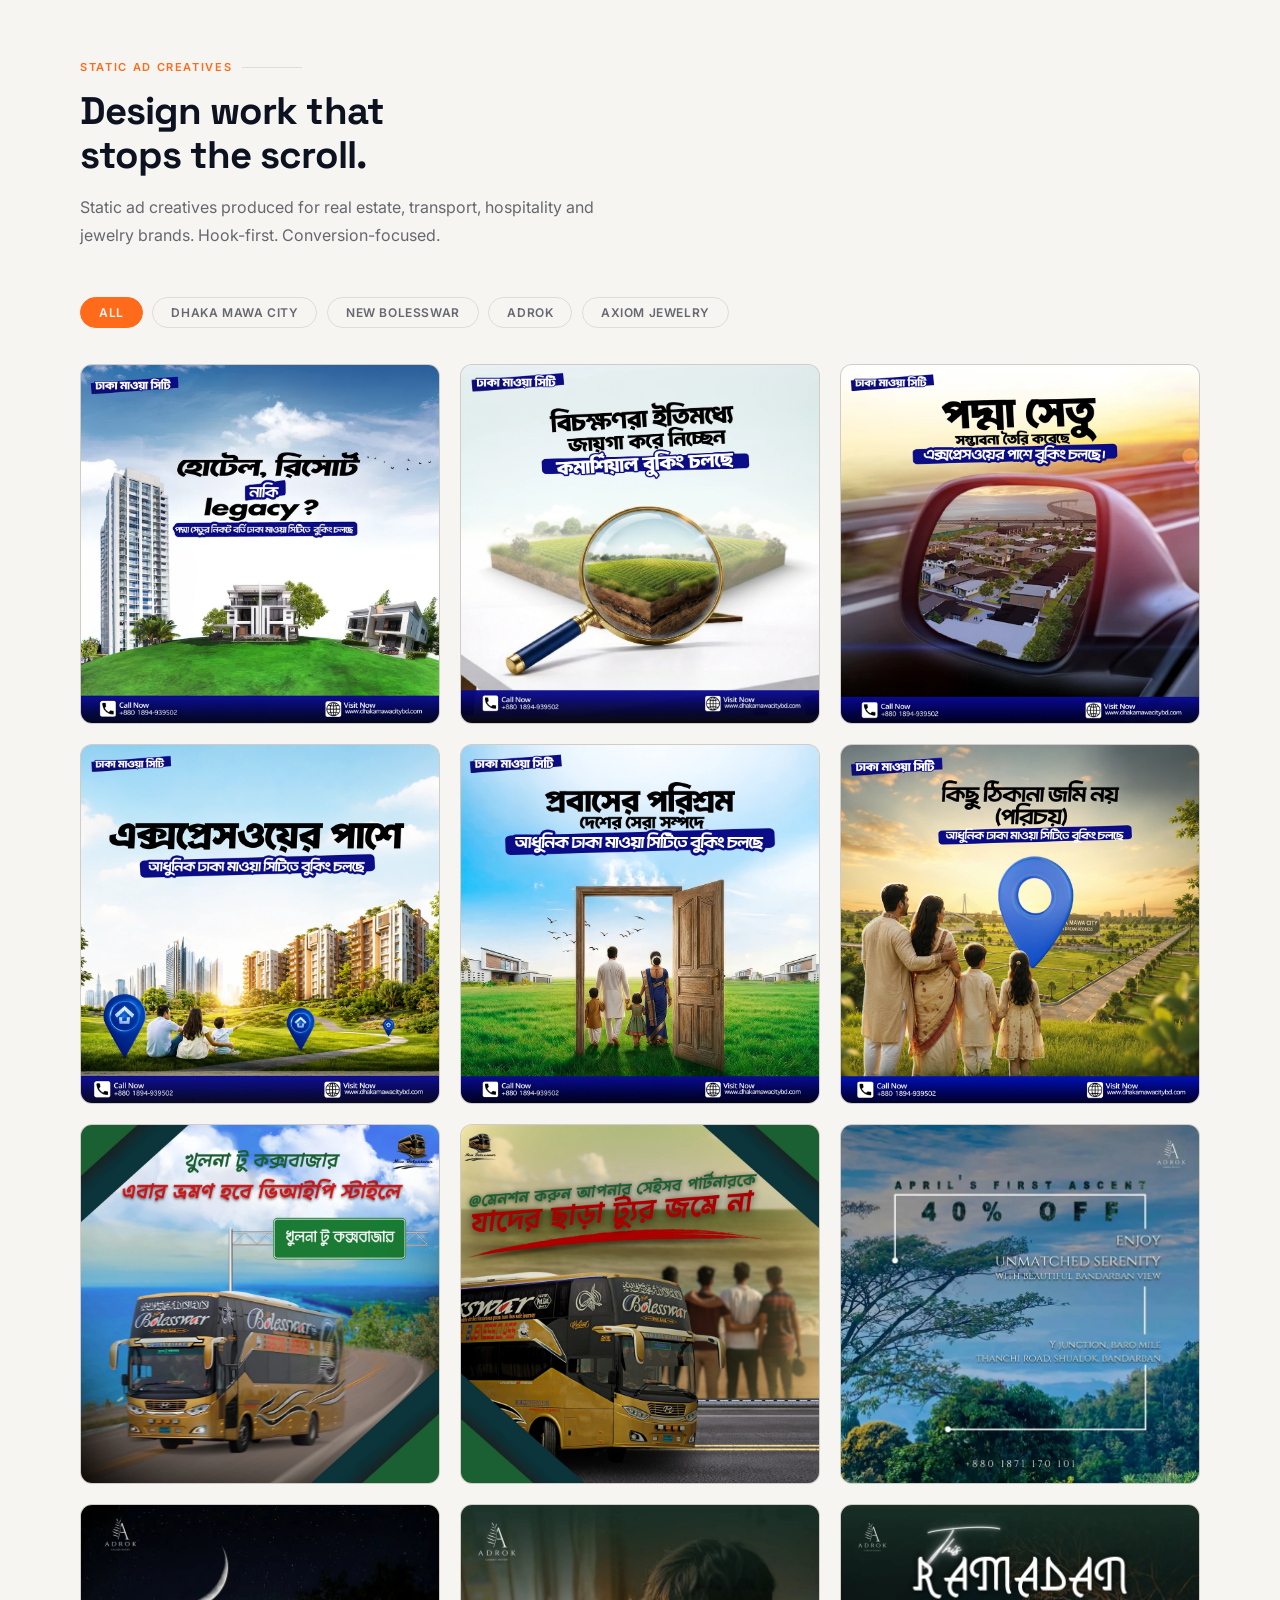
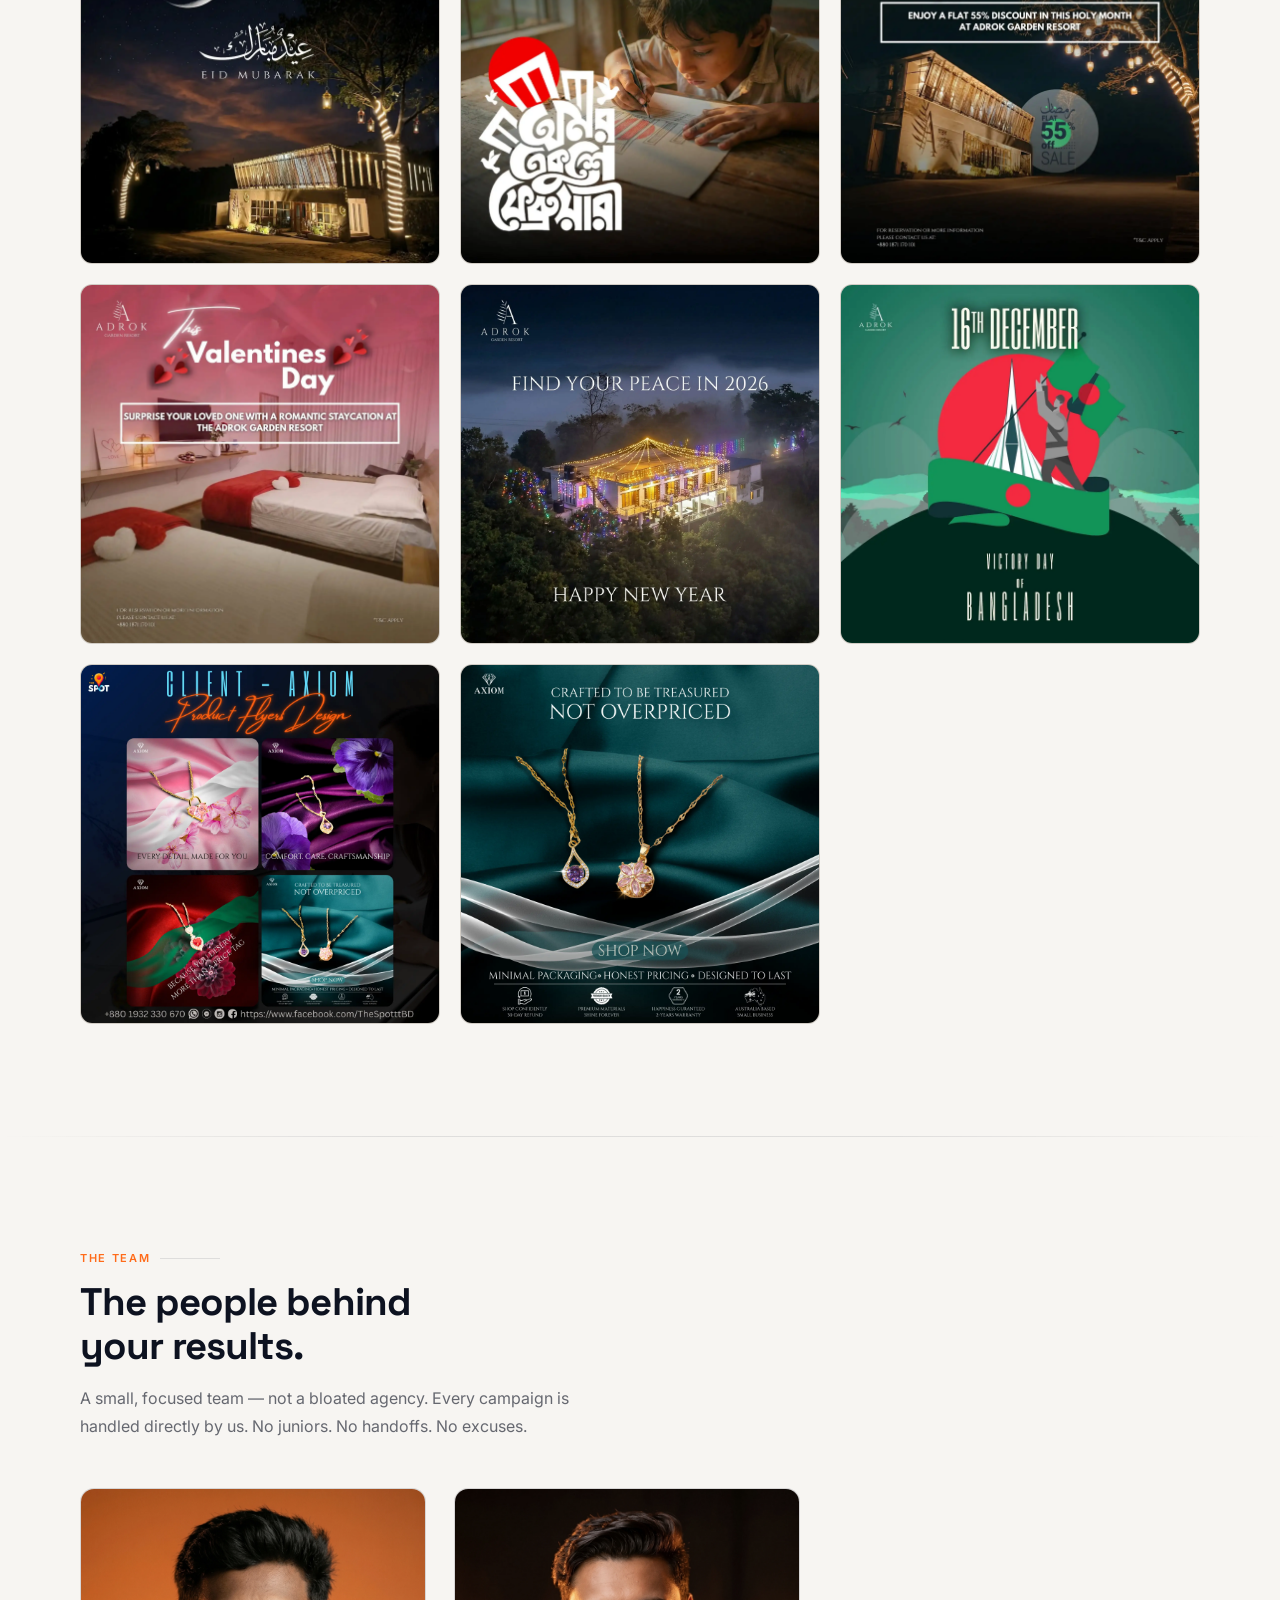
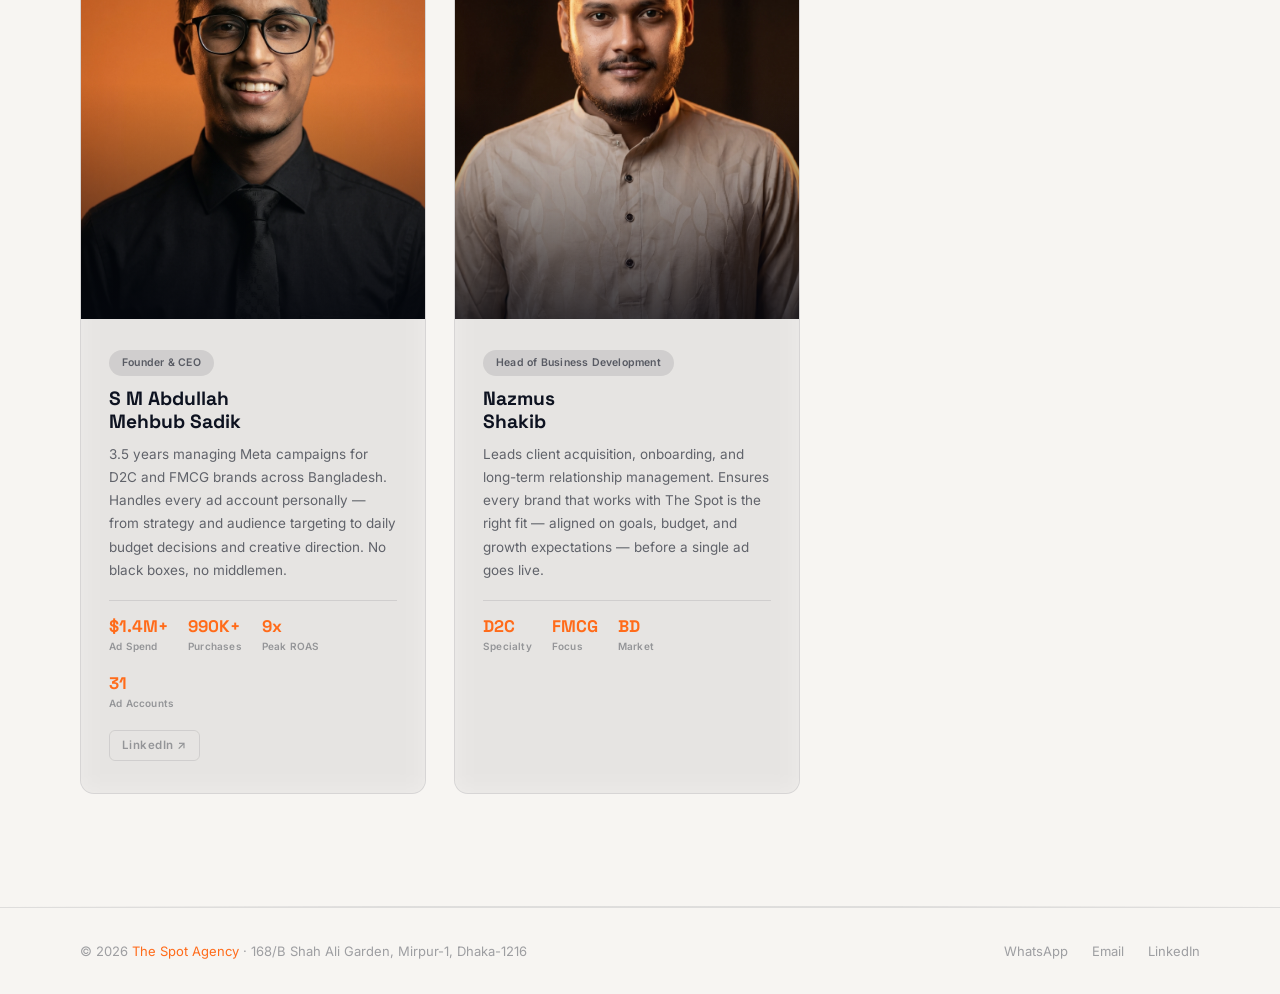
==== commit fff6d259: "Premium redesign: soften shadows, expand whitespace, restrain color, refine typography" ====
--- a/index.html
+++ b/index.html
@@ -366,7 +366,7 @@
 <div class="divider"></div>
 
 <!-- ══ FORM ══ -->
-<section id="form" style="padding:5rem 0">
+<section id="form">
   <div class="wrapper">
     <div class="form-outer reveal">
       <div class="form-wrap">
@@ -429,7 +429,7 @@
 <div class="divider"></div>
 
 <!-- ══ CREATIVE WORK ══ -->
-<section id="creative" style="padding:5rem 0">
+<section id="creative">
   <div class="wrapper">
     <div class="section-label">Creative Work</div>
     <h2 class="section-title">Motion &amp; Video Ads.</h2>
@@ -485,7 +485,7 @@
 <div class="divider"></div>
 
 <!-- ══ STATIC AD CREATIVES ══ -->
-<section id="graphics" style="padding:5rem 0">
+<section id="graphics">
   <div class="wrapper">
     <div class="section-label">Static Ad Creatives</div>
     <h2 class="section-title">Design work that<br/>stops the scroll.</h2>
@@ -524,7 +524,7 @@
 <div class="divider"></div>
 
 <!-- ══ ABOUT US ══ -->
-<section id="about" style="padding:5rem 0">
+<section id="about">
   <div class="wrapper">
     <div class="section-label">The Team</div>
     <h2 class="section-title">The people behind<br/>your results.</h2>
--- a/css/style.css
+++ b/css/style.css
@@ -180,7 +180,7 @@
   z-index:1;pointer-events:none;opacity:0;transition:opacity 0.4s ease;
 }
 .lg-card:hover::after{opacity:1}
-.lg-card:hover{border-color:var(--glass-border-hover);transform:translateY(-3px)}
+.lg-card:hover{border-color:var(--glass-border-hover);transform:translateY(-3px);box-shadow:0 16px 40px rgba(5,8,16,0.28)}
 .lg-card>*{position:relative;z-index:2}
 .lg-shimmer{
   position:absolute;inset:0;z-index:1;border-radius:inherit;
@@ -214,14 +214,14 @@
 .reveal-delay-3{transition-delay:0.18s}
 .reveal-delay-4{transition-delay:0.24s}
 
-section{position:relative;z-index:1;padding:5rem 0}
+section{position:relative;z-index:1;padding:7rem 0}
 .wrapper{position:relative;z-index:1;max-width:1200px;margin:0 auto;padding:0 2.5rem}
 .section-label{
   font-size:11px;font-weight:600;letter-spacing:0.15em;text-transform:uppercase;
   color:var(--orange);margin-bottom:0.75rem;display:flex;align-items:center;gap:10px;
 }
 .section-label::after{content:'';flex:1;height:1px;background:var(--glass-border);max-width:60px}
-.section-title{font-family:var(--font-display);font-size:clamp(1.7rem,3vw,2.5rem);font-weight:700;color:var(--white);letter-spacing:-0.02em;margin-bottom:1rem;line-height:1.15}
+.section-title{font-family:var(--font-display);font-size:clamp(1.7rem,3vw,2.5rem);font-weight:700;color:var(--white);letter-spacing:-0.025em;margin-bottom:1rem;line-height:1.15}
 .section-desc{font-size:1rem;color:var(--white-60);max-width:520px;margin-bottom:3rem;line-height:1.75}
 .divider{height:1px;background:linear-gradient(90deg,transparent,var(--glass-border) 30%,var(--glass-border) 70%,transparent);position:relative;z-index:1}
 
@@ -243,10 +243,10 @@
 .hero{min-height:100vh;display:flex;align-items:center;padding-top:64px;position:relative;overflow:hidden}
 #shader-canvas{position:absolute;inset:0;width:100%;height:100%;z-index:0;opacity:0.55;pointer-events:none}
 [data-theme="light"] #shader-canvas{opacity:0.8}
-.hero-inner{padding:6rem 0 4rem;display:grid;grid-template-columns:1fr auto;gap:4rem;align-items:center;width:100%}
+.hero-inner{padding:6rem 0 5rem;display:grid;grid-template-columns:1fr auto;gap:5rem;align-items:center;width:100%}
 .hero-eyebrow{display:inline-flex;align-items:center;gap:8px;font-size:12px;font-weight:600;letter-spacing:0.12em;text-transform:uppercase;color:var(--orange);margin-bottom:1.5rem}
 .hero-eyebrow::before{content:'';display:block;width:28px;height:1px;background:var(--orange)}
-.hero h1{font-family:var(--font-display);font-size:clamp(2.4rem,5vw,4.2rem);font-weight:700;line-height:1.1;letter-spacing:-0.02em;color:var(--white);margin-bottom:1.5rem}
+.hero h1{font-family:var(--font-display);font-size:clamp(2.4rem,5vw,4.2rem);font-weight:700;line-height:1.1;letter-spacing:-0.03em;color:var(--white);margin-bottom:1.5rem}
 .hero h1 .accent{color:var(--orange)}
 .hero-sub{font-size:1.05rem;color:var(--white-60);max-width:500px;margin-bottom:2.5rem;line-height:1.78}
 .hero-actions{display:flex;gap:1rem;flex-wrap:wrap}
@@ -260,17 +260,17 @@
 .stat-card:hover{border-color:rgba(255,107,26,0.45)}
 .stat-val{font-family:var(--font-display);font-size:2rem;font-weight:700;font-variant-numeric:tabular-nums;color:var(--orange);line-height:1;margin-bottom:4px;display:block;transition:transform 0.3s}
 .stat-card:hover .stat-val{transform:translateX(3px)}
-.stat-label{font-size:11px;font-weight:500;letter-spacing:0.08em;text-transform:uppercase;color:var(--white-30)}
-
-.metrics-grid{display:grid;grid-template-columns:repeat(4,1fr);gap:1.25rem;margin-bottom:3rem}
+.stat-label{font-size:11px;font-weight:500;letter-spacing:0.02em;color:var(--white-30)}
+
+.metrics-grid{display:grid;grid-template-columns:repeat(4,1fr);gap:1.5rem;margin-bottom:3.5rem}
 .metric-item{padding:1.5rem 0 0;text-align:center;cursor:default;border-top:2px solid var(--glass-border);transition:border-color 0.3s}
 .metric-item:hover{border-top-color:var(--orange)}
 .metric-num{font-family:var(--font-display);font-size:2.2rem;font-weight:700;font-variant-numeric:tabular-nums;color:var(--orange);display:block;line-height:1;margin-bottom:6px}
-.metric-desc{font-size:11.5px;color:var(--white-30);text-transform:uppercase;letter-spacing:0.08em;font-weight:500}
-
-.cases{display:grid;grid-template-columns:repeat(auto-fit,minmax(280px,1fr));gap:1.25rem;margin-top:2rem}
+.metric-desc{font-size:11.5px;color:var(--white-30);letter-spacing:0.02em;font-weight:500}
+
+.cases{display:grid;grid-template-columns:repeat(auto-fit,minmax(280px,1fr));gap:1.5rem;margin-top:2rem}
 .case{
-  padding:2rem 2rem 2rem 2.25rem;cursor:default;
+  padding:2.25rem 2.25rem 2.25rem 2.5rem;cursor:default;
   background:var(--glass-bg);border-radius:10px;
   border-top:1px solid var(--glass-border);border-right:1px solid var(--glass-border);border-bottom:1px solid var(--glass-border);
   border-left:3px solid rgba(255,107,26,0.4);
@@ -278,18 +278,18 @@
   transition:border-color 0.3s,transform 0.3s;
 }
 .case:hover{border-color:var(--glass-border-hover);border-left-color:var(--orange);transform:translateX(3px)}
-.case-badge{display:inline-block;background:var(--orange-dim);border:1px solid rgba(255,107,26,0.25);color:var(--orange);font-size:11px;font-weight:600;letter-spacing:0.1em;text-transform:uppercase;border-radius:50px;padding:4px 12px;margin-bottom:1rem}
+.case-badge{display:inline-block;background:var(--glass-border);border:1px solid transparent;color:var(--white-60);font-size:11px;font-weight:600;letter-spacing:0.02em;border-radius:50px;padding:4px 12px;margin-bottom:1rem}
 .case h3{font-family:var(--font-display);font-size:1rem;font-weight:600;color:var(--white);margin-bottom:0.5rem}
 .case p{font-size:13px;color:var(--white-60);line-height:1.68}
 .case-nums{display:flex;gap:1.5rem;margin-top:1.25rem;flex-wrap:wrap}
 .cn .v{font-family:var(--font-display);font-size:1.4rem;font-weight:700;font-variant-numeric:tabular-nums;color:var(--orange);line-height:1}
-.cn .k{font-size:11px;color:var(--white-30);margin-top:3px;text-transform:uppercase;letter-spacing:0.06em}
-
-.slideshow-section{background:transparent;padding:5rem 0}
+.cn .k{font-size:11px;color:var(--white-30);margin-top:3px;letter-spacing:0.02em}
+
+.slideshow-section{background:transparent;padding:7rem 0}
 .ss-frame{
   position:relative;border-radius:18px;overflow:hidden;
   border:1px solid var(--glass-border);background:var(--navy-2);
-  box-shadow:0 20px 60px rgba(0,0,0,0.5),inset 0 1px 0 rgba(255,255,255,0.05);
+  box-shadow:0 30px 70px rgba(5,8,16,0.35),0 8px 24px rgba(5,8,16,0.22),inset 0 1px 0 rgba(255,255,255,0.05);
   margin-top:2.5rem;user-select:none;
 }
 .ss-track{display:flex;transition:transform 0.55s cubic-bezier(0.22,0.61,0.36,1);will-change:transform}
@@ -324,17 +324,17 @@
   color:var(--white-60);letter-spacing:0.05em;
 }
 
-.prob-grid{display:grid;grid-template-columns:1fr 1fr;gap:1.5rem 1.25rem}
-.prob-card{padding:2rem;cursor:default}
+.prob-grid{display:grid;grid-template-columns:1fr 1fr;gap:1.75rem}
+.prob-card{padding:2.25rem;cursor:default}
 .prob-icon{width:30px;height:30px;margin-bottom:1.1rem;color:var(--orange);display:block}
 .prob-icon svg{width:100%;height:100%}
-.prob-card h3{font-size:1rem;font-weight:700;color:var(--white);margin-bottom:0.5rem}
+.prob-card h3{font-size:1rem;font-weight:600;color:var(--white);margin-bottom:0.5rem}
 .prob-card p{font-size:13.5px;color:var(--white-60);line-height:1.68}
 .prob-fix{margin-top:1rem;font-size:12.5px;color:var(--orange);font-weight:600;display:flex;align-items:center;gap:8px}
 .prob-fix::before{content:'';width:16px;height:1px;background:var(--orange);flex-shrink:0}
 
-.svc-grid{display:grid;grid-template-columns:1.35fr 1fr 1fr;gap:1.25rem}
-.svc-card{padding:2.5rem 2rem;cursor:default}
+.svc-grid{display:grid;grid-template-columns:1.35fr 1fr 1fr;gap:1.5rem}
+.svc-card{padding:2.75rem 2.25rem;cursor:default}
 .svc-n{
   position:absolute;top:1.5rem;right:1.75rem;z-index:0;pointer-events:none;
   font-family:var(--font-display);font-size:4rem;font-weight:700;line-height:1;
@@ -345,19 +345,19 @@
 .svc-card h3{font-family:var(--font-display);font-size:1.1rem;font-weight:600;color:var(--white);margin-bottom:0.75rem;max-width:80%}
 .svc-card p{font-size:13.5px;color:var(--white-60);line-height:1.75}
 .svc-tags{display:flex;flex-wrap:wrap;gap:8px;margin-top:1.5rem}
-.svc-tags span{background:var(--orange-dim);border:1px solid rgba(255,107,26,0.15);color:var(--orange-lt);font-size:11px;font-weight:600;padding:4px 12px;border-radius:100px}
+.svc-tags span{background:var(--glass-border);border:1px solid transparent;color:var(--white-60);font-size:11px;font-weight:600;padding:4px 12px;border-radius:100px}
 
 .timeline{display:flex;flex-direction:column;max-width:820px;margin:0 auto}
 .timeline-item{display:grid;grid-template-columns:72px 1fr;gap:1.5rem;padding:2rem 0;border-bottom:1px solid var(--glass-border);align-items:start}
 .timeline-item:last-child{border-bottom:none}
 .tl-num{width:52px;height:52px;border-radius:50%;background:var(--orange-dim);border:1px solid rgba(255,107,26,0.25);display:flex;align-items:center;justify-content:center;font-family:var(--font-display);font-size:1rem;font-weight:700;color:var(--orange);transition:all 0.3s;flex-shrink:0}
-.timeline-item:hover .tl-num{background:rgba(255,107,26,0.15);border-color:rgba(255,107,26,0.5);box-shadow:0 0 20px rgba(255,107,26,0.15)}
+.timeline-item:hover .tl-num{background:rgba(255,107,26,0.15);border-color:rgba(255,107,26,0.5);box-shadow:0 0 24px rgba(255,107,26,0.1)}
 .tl-role{font-family:var(--font-display);font-size:1.05rem;font-weight:600;color:var(--white);margin-bottom:4px}
 .tl-sub{font-size:13.5px;color:var(--white-60);line-height:1.7}
 
 .form-outer{max-width:680px;margin:0 auto;position:relative}
 .form-outer::before{content:'';position:absolute;inset:-1px;border-radius:22px;background:linear-gradient(135deg,rgba(255,107,26,0.3),rgba(245,166,35,0.15),transparent,rgba(255,107,26,0.1));z-index:0}
-.form-wrap{position:relative;z-index:1;background:var(--form-bg);border-radius:20px;padding:3.5rem;overflow:hidden}
+.form-wrap{position:relative;z-index:1;background:var(--form-bg);border-radius:20px;padding:4rem;overflow:hidden}
 .form-wrap::before{content:'';position:absolute;top:-80px;right:-80px;width:300px;height:300px;background:radial-gradient(circle,rgba(255,107,26,0.07),transparent 70%);border-radius:50%;pointer-events:none}
 .form-wrap .section-title{text-align:center}
 .form-wrap .section-desc{text-align:center;margin:0 auto 2.5rem}
@@ -372,10 +372,10 @@
 input:focus,select:focus,textarea:focus{border-color:rgba(255,107,26,0.5);background:rgba(255,107,26,0.03);box-shadow:0 0 0 3px rgba(255,107,26,0.08)}
 select option{background:var(--select-bg);color:var(--white)}
 textarea{resize:vertical;min-height:90px}
-.sub-btn{background:var(--orange);color:var(--navy);border:none;border-radius:8px;padding:16px;font-family:var(--font-body);font-size:14px;font-weight:700;cursor:pointer;margin-top:8px;transition:all 0.3s;position:relative;overflow:hidden;letter-spacing:0.04em;text-transform:uppercase;box-shadow:0 4px 20px rgba(255,107,26,0.3);width:100%}
+.sub-btn{background:var(--orange);color:var(--navy);border:none;border-radius:8px;padding:16px;font-family:var(--font-body);font-size:14px;font-weight:700;cursor:pointer;margin-top:8px;transition:all 0.3s;position:relative;overflow:hidden;letter-spacing:0.04em;text-transform:uppercase;box-shadow:0 8px 28px rgba(255,107,26,0.18);width:100%}
 .sub-btn::before{content:'';position:absolute;top:0;left:-100%;width:100%;height:100%;background:linear-gradient(90deg,transparent,rgba(255,255,255,0.12),transparent);transition:left 0.5s}
 .sub-btn:hover::before{left:100%}
-.sub-btn:hover{opacity:0.92;transform:translateY(-2px);box-shadow:0 8px 30px rgba(255,107,26,0.45)}
+.sub-btn:hover{opacity:0.92;transform:translateY(-2px);box-shadow:0 14px 38px rgba(255,107,26,0.28)}
 .sub-btn:disabled{opacity:0.6;cursor:not-allowed;transform:none}
 .form-note{text-align:center;font-size:12px;color:var(--white-30);margin-top:12px}
 .form-note span{color:var(--orange)}
@@ -394,9 +394,9 @@
 .footer-right a{font-size:13px;color:var(--white-30);text-decoration:none;transition:color 0.2s}
 .footer-right a:hover{color:var(--orange)}
 
-.creative-grid{display:grid;grid-template-columns:repeat(2,1fr);gap:1.25rem;margin-top:2.5rem}
+.creative-grid{display:grid;grid-template-columns:repeat(2,1fr);gap:1.5rem;margin-top:2.5rem}
 .creative-card{cursor:pointer;overflow:hidden;border-radius:14px;position:relative;isolation:isolate;border:1px solid var(--glass-border);background:var(--glass-bg);transition:border-color 0.3s,transform 0.4s cubic-bezier(0.175,0.885,0.32,1.6)}
-.creative-card:hover{border-color:var(--glass-border-hover);transform:translateY(-3px)}
+.creative-card:hover{border-color:var(--glass-border-hover);transform:translateY(-3px);box-shadow:0 16px 40px rgba(5,8,16,0.28)}
 .creative-card .lg-shimmer{position:absolute;inset:0;z-index:1;border-radius:inherit;background:radial-gradient(circle at var(--mx,50%) var(--my,50%),rgba(255,255,255,0.08) 0%,transparent 60%);opacity:0;transition:opacity 0.3s;pointer-events:none}
 .creative-card .lg-sweep{position:absolute;top:0;left:0;right:0;height:2px;background:linear-gradient(90deg,transparent,var(--orange),transparent);transform:scaleX(0);transform-origin:left;transition:transform 0.45s cubic-bezier(0.175,0.885,0.32,1.275);z-index:3}
 .creative-thumb{position:relative;aspect-ratio:16/9;background:var(--navy-3);overflow:hidden}
@@ -408,7 +408,7 @@
 .creative-card:hover .creative-play{background:var(--orange);transform:translate(-50%,-50%) scale(1.1)}
 .creative-card:hover .creative-play svg{fill:var(--navy)}
 .creative-info{padding:1.25rem 1.5rem 1.5rem;position:relative;z-index:2}
-.creative-badge{display:inline-block;background:var(--orange-dim);border:1px solid rgba(255,107,26,0.25);color:var(--orange);font-size:11px;font-weight:600;letter-spacing:0.1em;text-transform:uppercase;border-radius:50px;padding:4px 12px;margin-bottom:0.5rem}
+.creative-badge{display:inline-block;background:var(--glass-border);border:1px solid transparent;color:var(--white-60);font-size:11px;font-weight:600;letter-spacing:0.02em;border-radius:50px;padding:4px 12px;margin-bottom:0.5rem}
 .creative-title{font-family:var(--font-display);font-size:1rem;font-weight:600;color:var(--white);margin:0.35rem 0 0.25rem}
 .creative-sub{font-size:13px;color:var(--white-60)}
 #videoLightbox{display:none;position:fixed;inset:0;z-index:9999;background:rgba(0,0,0,0.92);backdrop-filter:blur(12px);-webkit-backdrop-filter:blur(12px);align-items:center;justify-content:center}
@@ -423,7 +423,7 @@
 .team-grid{
   display:grid;
   grid-template-columns:repeat(auto-fit,minmax(280px,1fr));
-  gap:1.5rem;
+  gap:1.75rem;
   max-width:720px;
 }
 .team-card{overflow:hidden;cursor:default}
@@ -443,14 +443,14 @@
   background:linear-gradient(to top,rgba(5,8,16,0.75) 0%,transparent 55%);
   z-index:1;
 }
-.team-body{padding:1.5rem 1.5rem 1.75rem}
+.team-body{padding:1.75rem 1.75rem 2rem}
 .team-role{
   display:inline-block;
-  background:var(--orange-dim);
-  border:1px solid rgba(255,107,26,0.22);
-  color:var(--orange-lt);
+  background:var(--glass-border);
+  border:1px solid transparent;
+  color:var(--white-60);
   font-size:10.5px;font-weight:600;
-  letter-spacing:0.1em;text-transform:uppercase;
+  letter-spacing:0.02em;
   border-radius:50px;padding:3px 12px;margin-bottom:0.7rem;
 }
 .team-name{
@@ -474,8 +474,8 @@
 }
 .team-stat-key{
   font-size:10px;font-weight:600;
-  color:var(--white-30);text-transform:uppercase;
-  letter-spacing:0.07em;margin-top:3px;
+  color:var(--white-30);
+  letter-spacing:0.02em;margin-top:3px;
 }
 .team-link{
   display:inline-flex;align-items:center;gap:5px;
@@ -493,7 +493,7 @@
 .filter-tab{background:transparent;border:1px solid var(--glass-border);color:var(--white-60);padding:7px 18px;border-radius:50px;font-size:12px;font-weight:600;letter-spacing:0.05em;text-transform:uppercase;cursor:pointer;transition:all 0.2s;font-family:var(--font-body);white-space:nowrap;flex-shrink:0}
 .filter-tab:hover{border-color:var(--white-30);color:var(--white)}
 .filter-tab.active{background:var(--orange);border-color:var(--orange);color:var(--navy)}
-.static-grid{display:grid;grid-template-columns:repeat(3,1fr);gap:1rem;margin-top:0}
+.static-grid{display:grid;grid-template-columns:repeat(3,1fr);gap:1.25rem;margin-top:0}
 .static-card{position:relative;overflow:hidden;border-radius:12px;cursor:default;border:1px solid var(--glass-border);background:var(--navy-3);aspect-ratio:1/1;transition:border-color 0.3s,transform 0.35s cubic-bezier(0.175,0.885,0.32,1.6),opacity 0.3s,scale 0.3s}
 .static-card.hidden{display:none}
 .static-card:hover{border-color:var(--glass-border-hover);transform:translateY(-4px)}
@@ -501,7 +501,7 @@
 .static-card:hover img{transform:scale(1.06)}
 .static-card-overlay{position:absolute;inset:0;background:linear-gradient(to top,rgba(5,8,16,0.85) 0%,rgba(5,8,16,0.2) 50%,transparent 100%);opacity:0;transition:opacity 0.35s ease;display:flex;flex-direction:column;justify-content:flex-end;padding:1.25rem}
 .static-card:hover .static-card-overlay{opacity:1}
-.static-card-badge{display:inline-block;background:var(--orange-dim);border:1px solid rgba(255,107,26,0.25);color:var(--orange-lt);font-size:10px;font-weight:600;letter-spacing:0.1em;text-transform:uppercase;border-radius:50px;padding:3px 10px;margin-bottom:0.4rem;width:fit-content}
+.static-card-badge{display:inline-block;background:rgba(255,255,255,0.12);border:1px solid transparent;color:var(--white-90);font-size:10px;font-weight:600;letter-spacing:0.02em;border-radius:50px;padding:3px 10px;margin-bottom:0.4rem;width:fit-content}
 .static-card-title{font-family:var(--font-display);font-size:0.9rem;font-weight:600;color:var(--white);line-height:1.3}
 
 @media(max-width:1024px) and (min-width:769px){
@@ -570,7 +570,7 @@
   width:46px;height:46px;border-radius:50%;
   background:var(--orange);color:var(--navy);border:none;cursor:pointer;
   display:flex;align-items:center;justify-content:center;
-  box-shadow:0 4px 20px rgba(255,107,26,0.35);
+  box-shadow:0 10px 30px rgba(255,107,26,0.22);
   opacity:0;visibility:hidden;transform:translateY(10px);
   transition:opacity 0.3s,transform 0.3s,visibility 0.3s;
 }
